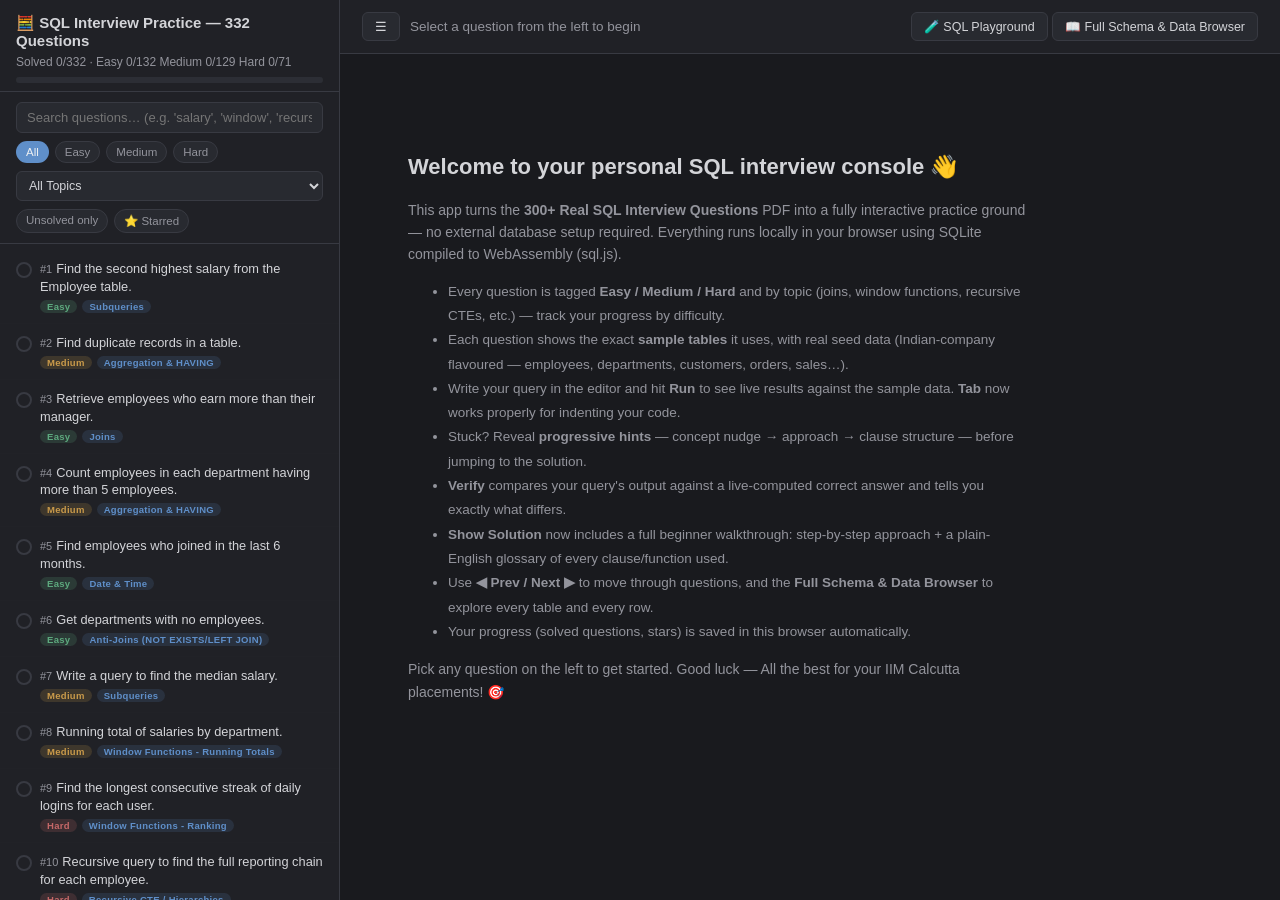
==== index.html @ c2ea1d11 "Publish SQL Interview Practice Console" ====
<!DOCTYPE html>
<html lang="en">
<head>
<meta charset="UTF-8">
<title>SQL Interview Practice Console — 300+ Questions</title>
<meta name="viewport" content="width=device-width, initial-scale=1">
<style>
  :root {
    --bg: #191a1e;
    --panel: #202126;
    --panel2: #282a30;
    --border: #383a42;
    --text: #d3d4d8;
    --muted: #93949c;
    --accent: #5f8fc9;
    --accent2: #8a72c9;
    --easy: #5da97e;
    --medium: #c99a4a;
    --hard: #c56868;
    --mono: 'SFMono-Regular', Consolas, 'Liberation Mono', Menlo, monospace;
  }
  * { box-sizing: border-box; }
  body {
    margin: 0; background: var(--bg); color: var(--text);
    font-family: -apple-system, BlinkMacSystemFont, 'Segoe UI', Roboto, Helvetica, Arial, sans-serif;
    height: 100vh; overflow: hidden;
  }
  #app { display: flex; height: 100vh; }

  /* Sidebar */
  #sidebar {
    width: 340px; min-width: 340px; background: var(--panel);
    border-right: 1px solid var(--border); display: flex; flex-direction: column; height: 100%;
  }
  #sidebar-header { padding: 14px 16px 8px; border-bottom: 1px solid var(--border); }
  #sidebar-header h1 { font-size: 15px; margin: 0 0 6px; }
  #progress-summary { font-size: 12px; color: var(--muted); margin-bottom: 8px; }
  .progress-bar { height: 6px; border-radius: 4px; background: #2c2e35; overflow: hidden; display: flex; }
  .progress-bar div { height: 100%; }
  #filters { padding: 10px 16px; border-bottom: 1px solid var(--border); display: flex; flex-direction: column; gap: 8px; }
  #search { width: 100%; padding: 7px 10px; border-radius: 6px; border: 1px solid var(--border); background: var(--panel2); color: var(--text); font-size: 13px; }
  .chip-row { display: flex; gap: 6px; flex-wrap: wrap; }
  .chip {
    font-size: 11.5px; padding: 4px 9px; border-radius: 999px; border: 1px solid var(--border);
    background: var(--panel2); color: var(--muted); cursor: pointer; user-select: none;
  }
  .chip.active { color: #eef0f2; border-color: transparent; }
  .chip[data-diff="Easy"].active { background: var(--easy); }
  .chip[data-diff="Medium"].active { background: var(--medium); color:#2a2013;}
  .chip[data-diff="Hard"].active { background: var(--hard); }
  .chip[data-all].active { background: var(--accent); }
  .chip.table-chip { font-family: var(--mono); }
  .chip.table-chip.active { background: var(--accent); color: #eef0f2; border-color: transparent; }
  select#topic-filter { width: 100%; padding: 6px 8px; border-radius: 6px; border: 1px solid var(--border); background: var(--panel2); color: var(--text); font-size: 12.5px; }

  #q-list { flex: 1; overflow-y: auto; padding: 6px 0; }
  .q-item {
    padding: 10px 16px; border-bottom: 1px solid #212227; cursor: pointer; display: flex; gap: 8px; align-items: flex-start;
  }
  .q-item:hover { background: var(--panel2); }
  .q-item.active { background: #262930; border-left: 3px solid var(--accent); }
  .q-check { width: 16px; height: 16px; border-radius: 50%; border: 2px solid var(--border); flex: none; margin-top: 2px; }
  .q-check.done { background: var(--easy); border-color: var(--easy); }
  .q-num { color: var(--muted); font-size: 11px; margin-right: 4px; }
  .q-text { font-size: 12.8px; line-height: 1.4; }
  .q-meta { margin-top: 4px; display: flex; gap: 5px; flex-wrap: wrap; }
  .badge { font-size: 9.5px; padding: 1px 7px; border-radius: 999px; font-weight: 600; letter-spacing: .3px; }
  .badge.Easy { background: rgba(93,169,126,.18); color: var(--easy); }
  .badge.Medium { background: rgba(201,154,74,.18); color: var(--medium); }
  .badge.Hard { background: rgba(197,104,104,.18); color: var(--hard); }
  .badge.topic { background: rgba(95,143,201,.15); color: var(--accent); }
  .badge.unverified { background: rgba(147,148,156,.18); color: var(--muted); }

  /* Main */
  #main { flex: 1; display: flex; flex-direction: column; height: 100%; overflow: hidden; }
  #topbar { padding: 12px 22px; border-bottom: 1px solid var(--border); display: flex; justify-content: space-between; align-items: center; background: var(--panel); }
  #topbar .title { font-size: 13.5px; color: var(--muted); }
  #topbar button { background: var(--panel2); color: var(--text); border: 1px solid var(--border); border-radius: 6px; padding: 6px 12px; font-size: 12.5px; cursor: pointer; }
  #topbar button:hover { border-color: var(--accent); }

  #content { flex: 1; overflow-y: auto; padding: 22px 28px 60px; max-width: 1680px; }
  .q-header { display: flex; align-items: center; gap: 10px; margin-bottom: 4px; flex-wrap: wrap; }
  .q-header h2 { font-size: 15px; color: var(--muted); margin: 0; font-weight: 500; }
  .nav-controls { margin-left: auto; display: flex; align-items: center; gap: 8px; }
  .nav-controls span#nav-pos { font-size: 11.5px; color: var(--muted); }
  .q-title { font-size: 19px; font-weight: 600; margin: 6px 0 14px; line-height: 1.4; }
  .tables-row { font-size: 12.5px; color: var(--muted); margin-bottom: 18px; }
  .tables-row code { background: var(--panel2); padding: 1px 6px; border-radius: 4px; color: #a6b4d6; cursor: pointer; }

  section.block { background: var(--panel); border: 1px solid var(--border); border-radius: 10px; padding: 16px 18px; margin-bottom: 16px; }
  section.block h3 { font-size: 12.5px; text-transform: uppercase; letter-spacing: .06em; color: var(--muted); margin: 0 0 10px; }

  .schema-table { margin-bottom: 14px; }
  .schema-table:last-child { margin-bottom: 0; }
  .schema-table .tname { font-family: var(--mono); font-size: 12.5px; color: var(--accent); margin-bottom: 6px; cursor: pointer; }
  table.sample { border-collapse: collapse; width: 100%; font-size: 11.5px; font-family: var(--mono); }
  table.sample th, table.sample td { border: 1px solid var(--border); padding: 4px 7px; text-align: left; white-space: nowrap; }
  table.sample th { background: var(--panel2); color: var(--accent); font-weight: 600; position: sticky; top: 0; }
  table.sample tr:nth-child(even) td { background: #1e2024; }
  .sample-wrap { overflow-x: auto; max-height: 220px; overflow-y: auto; border-radius: 6px; }
  .sample-wrap.tall { max-height: 520px; }

  /* ===== Split workspace: sticky reference panel ===== */
  .ws-grid { display: grid; grid-template-columns: minmax(0,1fr) minmax(350px, 470px); gap: 18px; align-items: start; }
  .ws-grid.no-ref { grid-template-columns: minmax(0,1fr); }
  .ws-grid.no-ref .ws-ref { display: none; }
  .ws-main { min-width: 0; }
  .ws-ref {
    position: sticky; top: 0;
    max-height: calc(100vh - 96px);
    display: flex; flex-direction: column;
    background: var(--panel); border: 1px solid var(--border); border-radius: 10px;
    overflow: hidden;
  }
  .ref-head { display: flex; align-items: center; justify-content: space-between; gap: 8px;
    padding: 9px 12px; border-bottom: 1px solid var(--border); background: var(--panel2); flex: 0 0 auto; }
  .ref-head .ref-title { font-size: 11.5px; text-transform: uppercase; letter-spacing: .06em;
    color: var(--muted); font-weight: 600; }
  .ref-head .ref-btn { font-size: 11px; padding: 2px 8px; border-radius: 5px; border: 1px solid var(--border);
    background: var(--panel); color: var(--muted); cursor: pointer; user-select: none; }
  .ref-head .ref-btn:hover { color: var(--text); border-color: var(--accent); }
  .ref-pinned { flex: 0 0 auto; min-height: 0; padding: 11px 12px; border-bottom: 1px solid var(--border);
    font-size: 13.5px; line-height: 1.5; background: var(--panel); max-height: 40vh; overflow-y: auto; }
  .ref-pinned .rp-label { font-size: 10.5px; text-transform: uppercase; letter-spacing: .06em;
    color: var(--muted); margin-bottom: 4px; font-weight: 600; }
  .ref-pinned .rp-q { font-weight: 600; color: var(--text); }
  .ref-picker { flex: 0 0 auto; padding: 9px 12px; border-bottom: 1px solid var(--border); }
  .ref-picker select { width: 100%; background: var(--panel2); color: var(--text);
    border: 1px solid var(--border); border-radius: 6px; padding: 6px 8px;
    font-family: var(--mono); font-size: 12px; }
  .ref-tabrow { display: flex; gap: 5px; flex-wrap: wrap; }
  .ref-tab { font-family: var(--mono); font-size: 11.5px; padding: 3px 8px; border-radius: 5px;
    border: 1px solid var(--border); background: var(--panel2); color: var(--muted); cursor: pointer; }
  .ref-tab:hover { color: var(--text); }
  .ref-tab.active { background: var(--accent); color: #14171d; border-color: var(--accent); font-weight: 600; }
  .ref-body { flex: 1 1 auto; min-height: 0; overflow: auto; padding: 10px 12px 16px; }
  .ref-body .sample-wrap { max-height: none; overflow: visible; }
  .ref-body .schema-table { margin-bottom: 10px; }
  .ref-rowcount { font-size: 11px; color: var(--muted); margin: 6px 0 4px; }
  .ref-exnav { display: flex; align-items: center; gap: 6px; margin-top: 9px; flex-wrap: wrap; }
  .ref-exnav .chip { font-size: 11.5px; padding: 2px 9px; }
  .ref-exnav .exnav-pos { font-size: 11px; color: var(--muted); margin-left: auto; }
  .ws-grid.ref-hidden { grid-template-columns: minmax(0,1fr); }
  .ws-grid.ref-hidden .ws-ref { display: none; }
  .ref-restore { display: none; }
  .ws-grid.ref-hidden .ref-restore { display: inline-block; }
  @media (max-width: 1150px) {
    .ws-grid { grid-template-columns: minmax(0,1fr); }
    .ws-ref { position: static; max-height: none; }
    .ref-body { max-height: 420px; }
  }

  .editor-wrap { position: relative; }
  .editor-wrap, .editor-wrap * { box-sizing: border-box; }
  #editor, .editor-highlight {
    width: 100%; min-height: 140px; padding: 12px 14px; font-family: var(--mono); font-size: 13px;
    line-height: 1.5; border-radius: 8px; margin: 0; tab-size: 2;
    white-space: pre-wrap; word-wrap: break-word; overflow-wrap: break-word;
  }
  /* The highlighted <pre> sits BEHIND with normal (visible) colors and an opaque
     background. The real <textarea> sits ON TOP with transparent text/background
     so it stays the actual click/focus/type target and keeps its native caret and
     text-selection visible -- the colours show through from the layer behind it. */
  .editor-highlight {
    position: absolute; inset: 0; background: #121317; border: 1px solid var(--border);
    color: #d3d4d8; pointer-events: none; overflow: auto; z-index: 1;
    scrollbar-width: none;
  }
  .editor-highlight::-webkit-scrollbar { display: none; }
  .editor-highlight code { font-family: inherit; }
  textarea#editor {
    position: relative; z-index: 2; background: transparent; color: transparent; caret-color: #7fc2a8;
    border: 1px solid var(--border); resize: vertical;
  }
  textarea#editor::selection { background: rgba(95,143,201,.35); color: transparent; }
  .tok-keyword { color: #7c9fd4; font-weight: 600; }
  .tok-function { color: #cbbb7e; }
  .tok-string { color: #c1937a; }
  .tok-number { color: #9dc09a; }
  .tok-comment { color: #7a8a72; font-style: italic; }
  .tok-operator { color: #a7a9b0; }
  .btn-row { display: flex; gap: 8px; margin-top: 10px; flex-wrap: wrap; align-items: center; }
  .editor-hint { font-size: 11px; color: var(--muted); margin-top: 6px; }
  button.action {
    border: none; border-radius: 7px; padding: 8px 16px; font-size: 12.8px; font-weight: 600; cursor: pointer;
  }
  button.run { background: var(--accent); color: #eef0f2; }
  button.verify { background: var(--easy); color: #16241b; }
  button.hint { background: var(--panel2); color: var(--text); border: 1px solid var(--border); }
  button.solution { background: var(--accent2); color: #eef0f2; }
  button.reset { background: transparent; color: var(--muted); border: 1px solid var(--border); }
  button.action:hover { filter: brightness(1.1); }
  button.action:disabled { opacity: .4; cursor: not-allowed; }

  #result-area { margin-top: 14px; }
  .result-msg { font-size: 12.8px; padding: 9px 12px; border-radius: 7px; margin-bottom: 10px; font-family: var(--mono); white-space: pre-wrap; }
  .result-msg.error { background: rgba(197,104,104,.12); color: #d99a9a; border: 1px solid rgba(197,104,104,.35); }
  .result-msg.ok { background: rgba(93,169,126,.12); color: #7fc2a8; border: 1px solid rgba(93,169,126,.35); }
  .result-msg.fail { background: rgba(201,154,74,.12); color: #d9b877; border: 1px solid rgba(201,154,74,.35); }
  .result-msg.info { background: rgba(95,143,201,.1); color: #a6b4d6; border: 1px solid rgba(95,143,201,.3); }

  .err-explain { background: var(--panel); border: 1px solid rgba(197,104,104,.35); border-left: 3px solid var(--hard);
    border-radius: 8px; padding: 12px 15px; margin-bottom: 10px; font-size: 13px; line-height: 1.55; }
  .err-explain h4 { margin: 0 0 10px; font-size: 12px; text-transform: uppercase; letter-spacing: .06em; color: var(--muted); }
  .err-loc { margin-bottom: 11px; }
  .err-loc-label { font-size: 11px; color: var(--muted); margin-bottom: 3px; }
  .err-loc pre { margin: 0; background: #121317; border: 1px solid var(--border); border-radius: 6px;
    padding: 8px 10px; font-family: var(--mono); font-size: 12px; color: #d3d4d8; overflow-x: auto; white-space: pre; }
  .err-part { padding: 9px 0; border-top: 1px solid var(--border); }
  .err-part:first-of-type { border-top: none; padding-top: 0; }
  .err-what { font-weight: 600; color: #e0b3b3; margin-bottom: 6px; }
  .err-why, .err-fix { margin-top: 5px; color: var(--text); }
  .err-tag { display: inline-block; font-size: 10px; text-transform: uppercase; letter-spacing: .06em;
    font-weight: 700; padding: 1px 6px; border-radius: 4px; margin-right: 7px; vertical-align: 1px;
    background: var(--panel2); color: var(--muted); }
  .err-tag.fix { background: rgba(93,169,126,.18); color: #7fc2a8; }
  .err-explain code { background: var(--panel2); padding: 1px 5px; border-radius: 4px;
    font-family: var(--mono); font-size: 12px; color: #a6b4d6; }
  .hint-box { background: var(--panel2); border-left: 3px solid var(--accent); padding: 10px 14px; border-radius: 6px; margin-top: 8px; font-size: 13px; line-height: 1.5; }
  button.answer { background: rgba(197,104,104,.16); color: #dba0a0; border: 1px solid rgba(197,104,104,.45); }
  .explain-box.answer-box { border-left: 3px solid var(--hard); }
  pre.sql-block { background: #121317; border: 1px solid var(--border); border-radius: 8px; padding: 12px 14px; font-family: var(--mono); font-size: 12.5px; overflow-x: auto; white-space: pre-wrap; }

  .unverified-note { font-size: 12px; color: var(--medium); background: rgba(201,154,74,.1); border: 1px solid rgba(201,154,74,.3); padding: 8px 12px; border-radius: 7px; margin-bottom: 10px; }

  .explain-box { background: var(--panel2); border-radius: 8px; padding: 14px 16px; margin-top: 10px; }
  .explain-box h4 { font-size: 12.5px; text-transform: uppercase; letter-spacing: .05em; color: var(--accent2); margin: 0 0 10px; }
  .approach-steps { margin: 0; padding-left: 20px; font-size: 13px; line-height: 1.7; }
  .approach-steps li { margin-bottom: 6px; }
  .syntax-item { margin-bottom: 12px; padding-bottom: 12px; border-bottom: 1px solid var(--border); }
  .syntax-item:last-child { border-bottom: none; margin-bottom: 0; padding-bottom: 0; }
  .syntax-item .stag { font-family: var(--mono); font-size: 12.5px; color: #d9b877; font-weight: 700; background: rgba(201,154,74,.1); padding: 1px 7px; border-radius: 5px; display: inline-block; margin-bottom: 4px; }
  .syntax-item .sdesc { font-size: 13px; line-height: 1.55; margin: 4px 0; }
  .syntax-item .ssnippet { font-family: var(--mono); font-size: 11.8px; background: #121317; border: 1px solid var(--border); border-radius: 5px; padding: 6px 9px; margin-top: 4px; color: #a6b4d6; overflow-x: auto; white-space: pre-wrap; }

  #welcome { padding: 60px 40px; max-width: 700px; }
  #welcome h2 { font-size: 22px; }
  #welcome p { color: var(--muted); line-height: 1.6; font-size: 14px; }
  #welcome ul { color: var(--muted); font-size: 13.5px; line-height: 1.8; }

  ::-webkit-scrollbar { width: 9px; height: 9px; }
  ::-webkit-scrollbar-thumb { background: #383a42; border-radius: 6px; }
  ::-webkit-scrollbar-track { background: transparent; }

  .loading { padding: 40px; text-align: center; color: var(--muted); font-size: 13px; }

  .hour-chip { font-family: var(--mono); }
  .hour-chip.checkable { border-color: rgba(95,143,201,.5); color: #a6b4d6; }
  .hour-chip.checkable.active { background: var(--accent); color: #eef0f2; }
  .hour-chip.reading.active { background: var(--panel2); color: var(--text); border-color: var(--muted); }
  .book-exercise { background: var(--panel2); border-radius: 8px; padding: 10px 14px; margin-bottom: 10px; }
  .book-exercise:last-child { margin-bottom: 0; }
  .book-exercise .bex-q { font-size: 13px; line-height: 1.5; margin-bottom: 8px; }
  .book-topic-list { margin: 0; padding-left: 20px; font-size: 13px; line-height: 1.7; color: var(--text); }
  #book-exercise-badge { font-size: 11.5px; color: var(--accent); background: rgba(95,143,201,.12); border: 1px solid rgba(95,143,201,.3); padding: 4px 10px; border-radius: 999px; }

  .collapsible-header { display: flex; align-items: center; justify-content: space-between; cursor: pointer; user-select: none; gap: 8px; }
  .collapsible-header:hover { color: var(--accent); }
  .collapse-arrow { font-size: 10px; color: var(--muted); transition: transform .15s ease; flex: none; display: inline-block; }
  .collapse-arrow.collapsed { transform: rotate(-90deg); }
  .collapsible-body { transition: none; }
  .collapsible-body.collapsed { display: none; }
  #btn-toggle-sidebar { margin-right: 10px; }
  #sidebar.collapsed { display: none; }
</style>
</head>
<body>
<div id="app">
  <div id="sidebar">
    <div id="sidebar-header">
      <h1>🧮 SQL Interview Practice — 332 Questions</h1>
      <div id="progress-summary">Loading…</div>
      <div class="progress-bar" id="progress-bar"></div>
    </div>
    <div id="filters">
      <input type="text" id="search" placeholder="Search questions… (e.g. 'salary', 'window', 'recursive')">
      <div class="chip-row" id="diff-chips">
        <span class="chip active" data-all>All</span>
        <span class="chip" data-diff="Easy">Easy</span>
        <span class="chip" data-diff="Medium">Medium</span>
        <span class="chip" data-diff="Hard">Hard</span>
      </div>
      <select id="topic-filter"><option value="">All Topics</option></select>
      <div class="chip-row">
        <span class="chip" id="show-unsolved">Unsolved only</span>
        <span class="chip" id="show-starred">⭐ Starred</span>
      </div>
    </div>
    <div id="q-list"><div class="loading">Loading question bank…</div></div>
  </div>

  <div id="main">
    <div id="topbar">
      <div style="display:flex;align-items:center;">
        <button id="btn-toggle-sidebar" title="Show/hide question list">☰</button>
        <div class="title" id="topbar-title">Select a question from the left to begin</div>
      </div>
      <div>
        <button id="btn-playground">🧪 SQL Playground</button>
        <button id="btn-schema">📖 Full Schema &amp; Data Browser</button>
      </div>
    </div>
    <div id="content">
      <div id="welcome">
        <h2>Welcome to your personal SQL interview console 👋</h2>
        <p>This app turns the <b>300+ Real SQL Interview Questions</b> PDF into a fully interactive practice ground —
        no external database setup required. Everything runs locally in your browser using SQLite compiled to WebAssembly (sql.js).</p>
        <ul>
          <li>Every question is tagged <b>Easy / Medium / Hard</b> and by topic (joins, window functions, recursive CTEs, etc.) — track your progress by difficulty.</li>
          <li>Each question shows the exact <b>sample tables</b> it uses, with real seed data (Indian-company flavoured — employees, departments, customers, orders, sales…).</li>
          <li>Write your query in the editor and hit <b>Run</b> to see live results against the sample data. <b>Tab</b> now works properly for indenting your code.</li>
          <li>Stuck? Reveal <b>progressive hints</b> — concept nudge → approach → clause structure — before jumping to the solution.</li>
          <li><b>Verify</b> compares your query's output against a live-computed correct answer and tells you exactly what differs.</li>
          <li><b>Show Solution</b> now includes a full beginner walkthrough: step-by-step approach + a plain-English glossary of every clause/function used.</li>
          <li>Use <b>◀ Prev / Next ▶</b> to move through questions, and the <b>Full Schema &amp; Data Browser</b> to explore every table and every row.</li>
          <li>Your progress (solved questions, stars) is saved in this browser automatically.</li>
        </ul>
        <p>Pick any question on the left to get started. Good luck — All the best for your IIM Calcutta placements! 🎯</p>
      </div>
    </div>
  </div>
</div>

<script>

// We are modularizing this manually because the current modularize setting in Emscripten has some issues:
// https://github.com/kripken/emscripten/issues/5820
// In addition, When you use emcc's modularization, it still expects to export a global object called `Module`,
// which is able to be used/called before the WASM is loaded.
// The modularization below exports a promise that loads and resolves to the actual sql.js module.
// That way, this module can't be used before the WASM is finished loading.

// We are going to define a function that a user will call to start loading initializing our Sql.js library
// However, that function might be called multiple times, and on subsequent calls, we don't actually want it to instantiate a new instance of the Module
// Instead, we want to return the previously loaded module

// TODO: Make this not declare a global if used in the browser
var initSqlJsPromise = undefined;

var initSqlJs = function (moduleConfig) {

    if (initSqlJsPromise){
      return initSqlJsPromise;
    }
    // If we're here, we've never called this function before
    initSqlJsPromise = new Promise(function (resolveModule, reject) {

        // We are modularizing this manually because the current modularize setting in Emscripten has some issues:
        // https://github.com/kripken/emscripten/issues/5820

        // The way to affect the loading of emcc compiled modules is to create a variable called `Module` and add
        // properties to it, like `preRun`, `postRun`, etc
        // We are using that to get notified when the WASM has finished loading.
        // Only then will we return our promise

        // If they passed in a moduleConfig object, use that
        // Otherwise, initialize Module to the empty object
        var Module = typeof moduleConfig !== 'undefined' ? moduleConfig : {};

        // EMCC only allows for a single onAbort function (not an array of functions)
        // So if the user defined their own onAbort function, we remember it and call it
        var originalOnAbortFunction = Module['onAbort'];
        Module['onAbort'] = function (errorThatCausedAbort) {
            reject(new Error(errorThatCausedAbort));
            if (originalOnAbortFunction){
              originalOnAbortFunction(errorThatCausedAbort);
            }
        };

        Module['postRun'] = Module['postRun'] || [];
        Module['postRun'].push(function () {
            // When Emscripted calls postRun, this promise resolves with the built Module
            resolveModule(Module);
        });

        // There is a section of code in the emcc-generated code below that looks like this:
        // (Note that this is lowercase `module`)
        // if (typeof module !== 'undefined') {
        //     module['exports'] = Module;
        // }
        // When that runs, it's going to overwrite our own modularization export efforts in shell-post.js!
        // The only way to tell emcc not to emit it is to pass the MODULARIZE=1 or MODULARIZE_INSTANCE=1 flags,
        // but that carries with it additional unnecessary baggage/bugs we don't want either.
        // So, we have three options:
        // 1) We undefine `module`
        // 2) We remember what `module['exports']` was at the beginning of this function and we restore it later
        // 3) We write a script to remove those lines of code as part of the Make process.
        //
        // Since those are the only lines of code that care about module, we will undefine it. It's the most straightforward
        // of the options, and has the side effect of reducing emcc's efforts to modify the module if its output were to change in the future.
        // That's a nice side effect since we're handling the modularization efforts ourselves
        module = undefined;

        // The emcc-generated code and shell-post.js code goes below,
        // meaning that all of it runs inside of this promise. If anything throws an exception, our promise will abort
var k;k||=typeof Module != 'undefined' ? Module : {};var aa=!!globalThis.window,ba=!!globalThis.WorkerGlobalScope,ca=globalThis.process?.versions?.node&&"renderer"!=globalThis.process?.type;
k.onRuntimeInitialized=function(){function a(f,l){switch(typeof l){case "boolean":bc(f,l?1:0);break;case "number":cc(f,l);break;case "string":dc(f,l,-1,-1);break;case "object":if(null===l)lb(f);else if(null!=l.length){var n=da(l.length);m.set(l,n);ec(f,n,l.length,-1);ea(n)}else sa(f,"Wrong API use : tried to return a value of an unknown type ("+l+").",-1);break;default:lb(f)}}function b(f,l){for(var n=[],p=0;p<f;p+=1){var u=r(l+4*p,"i32"),v=fc(u);if(1===v||2===v)u=gc(u);else if(3===v)u=hc(u);else if(4===
v){v=u;u=ic(v);v=jc(v);for(var K=new Uint8Array(u),I=0;I<u;I+=1)K[I]=m[v+I];u=K}else u=null;n.push(u)}return n}function c(f,l){this.Qa=f;this.db=l;this.Oa=1;this.mb=[]}function d(f,l){this.db=l;this.fb=fa(f);if(null===this.fb)throw Error("Unable to allocate memory for the SQL string");this.lb=this.fb;this.$a=this.sb=null}function e(f){this.filename="dbfile_"+(4294967295*Math.random()>>>0);if(null!=f){var l=this.filename,n="/",p=l;n&&(n="string"==typeof n?n:ha(n),p=l?ia(n+"/"+l):n);l=ja(!0,!0);p=ka(p,
l);if(f){if("string"==typeof f){n=Array(f.length);for(var u=0,v=f.length;u<v;++u)n[u]=f.charCodeAt(u);f=n}la(p,l|146);n=ma(p,577);na(n,f,0,f.length,0);oa(n);la(p,l)}}this.handleError(q(this.filename,g));this.db=r(g,"i32");ob(this.db);this.gb={};this.Sa={}}var g=y(4),h=k.cwrap,q=h("sqlite3_open","number",["string","number"]),w=h("sqlite3_close_v2","number",["number"]),t=h("sqlite3_exec","number",["number","string","number","number","number"]),x=h("sqlite3_changes","number",["number"]),D=h("sqlite3_prepare_v2",
"number",["number","string","number","number","number"]),pb=h("sqlite3_sql","string",["number"]),lc=h("sqlite3_normalized_sql","string",["number"]),qb=h("sqlite3_prepare_v2","number",["number","number","number","number","number"]),mc=h("sqlite3_bind_text","number",["number","number","number","number","number"]),rb=h("sqlite3_bind_blob","number",["number","number","number","number","number"]),nc=h("sqlite3_bind_double","number",["number","number","number"]),oc=h("sqlite3_bind_int","number",["number",
"number","number"]),pc=h("sqlite3_bind_parameter_index","number",["number","string"]),qc=h("sqlite3_step","number",["number"]),rc=h("sqlite3_errmsg","string",["number"]),sc=h("sqlite3_column_count","number",["number"]),tc=h("sqlite3_data_count","number",["number"]),uc=h("sqlite3_column_double","number",["number","number"]),sb=h("sqlite3_column_text","string",["number","number"]),vc=h("sqlite3_column_blob","number",["number","number"]),wc=h("sqlite3_column_bytes","number",["number","number"]),xc=h("sqlite3_column_type",
"number",["number","number"]),yc=h("sqlite3_column_name","string",["number","number"]),zc=h("sqlite3_reset","number",["number"]),Ac=h("sqlite3_clear_bindings","number",["number"]),Bc=h("sqlite3_finalize","number",["number"]),tb=h("sqlite3_create_function_v2","number","number string number number number number number number number".split(" ")),fc=h("sqlite3_value_type","number",["number"]),ic=h("sqlite3_value_bytes","number",["number"]),hc=h("sqlite3_value_text","string",["number"]),jc=h("sqlite3_value_blob",
"number",["number"]),gc=h("sqlite3_value_double","number",["number"]),cc=h("sqlite3_result_double","",["number","number"]),lb=h("sqlite3_result_null","",["number"]),dc=h("sqlite3_result_text","",["number","string","number","number"]),ec=h("sqlite3_result_blob","",["number","number","number","number"]),bc=h("sqlite3_result_int","",["number","number"]),sa=h("sqlite3_result_error","",["number","string","number"]),ub=h("sqlite3_aggregate_context","number",["number","number"]),ob=h("RegisterExtensionFunctions",
"number",["number"]),vb=h("sqlite3_update_hook","number",["number","number","number"]);c.prototype.bind=function(f){if(!this.Qa)throw"Statement closed";this.reset();return Array.isArray(f)?this.Gb(f):null!=f&&"object"===typeof f?this.Hb(f):!0};c.prototype.step=function(){if(!this.Qa)throw"Statement closed";this.Oa=1;var f=qc(this.Qa);switch(f){case 100:return!0;case 101:return!1;default:throw this.db.handleError(f);}};c.prototype.Ab=function(f){null==f&&(f=this.Oa,this.Oa+=1);return uc(this.Qa,f)};
c.prototype.Ob=function(f){null==f&&(f=this.Oa,this.Oa+=1);f=sb(this.Qa,f);if("function"!==typeof BigInt)throw Error("BigInt is not supported");return BigInt(f)};c.prototype.Tb=function(f){null==f&&(f=this.Oa,this.Oa+=1);return sb(this.Qa,f)};c.prototype.getBlob=function(f){null==f&&(f=this.Oa,this.Oa+=1);var l=wc(this.Qa,f);f=vc(this.Qa,f);for(var n=new Uint8Array(l),p=0;p<l;p+=1)n[p]=m[f+p];return n};c.prototype.get=function(f,l){l=l||{};null!=f&&this.bind(f)&&this.step();f=[];for(var n=tc(this.Qa),
p=0;p<n;p+=1)switch(xc(this.Qa,p)){case 1:var u=l.useBigInt?this.Ob(p):this.Ab(p);f.push(u);break;case 2:f.push(this.Ab(p));break;case 3:f.push(this.Tb(p));break;case 4:f.push(this.getBlob(p));break;default:f.push(null)}return f};c.prototype.qb=function(){for(var f=[],l=sc(this.Qa),n=0;n<l;n+=1)f.push(yc(this.Qa,n));return f};c.prototype.zb=function(f,l){f=this.get(f,l);l=this.qb();for(var n={},p=0;p<l.length;p+=1)n[l[p]]=f[p];return n};c.prototype.Sb=function(){return pb(this.Qa)};c.prototype.Pb=
function(){return lc(this.Qa)};c.prototype.run=function(f){null!=f&&this.bind(f);this.step();return this.reset()};c.prototype.wb=function(f,l){null==l&&(l=this.Oa,this.Oa+=1);f=fa(f);this.mb.push(f);this.db.handleError(mc(this.Qa,l,f,-1,0))};c.prototype.Fb=function(f,l){null==l&&(l=this.Oa,this.Oa+=1);var n=da(f.length);m.set(f,n);this.mb.push(n);this.db.handleError(rb(this.Qa,l,n,f.length,0))};c.prototype.vb=function(f,l){null==l&&(l=this.Oa,this.Oa+=1);this.db.handleError((f===(f|0)?oc:nc)(this.Qa,
l,f))};c.prototype.Ib=function(f){null==f&&(f=this.Oa,this.Oa+=1);rb(this.Qa,f,0,0,0)};c.prototype.xb=function(f,l){null==l&&(l=this.Oa,this.Oa+=1);switch(typeof f){case "string":this.wb(f,l);return;case "number":this.vb(f,l);return;case "bigint":this.wb(f.toString(),l);return;case "boolean":this.vb(f+0,l);return;case "object":if(null===f){this.Ib(l);return}if(null!=f.length){this.Fb(f,l);return}}throw"Wrong API use : tried to bind a value of an unknown type ("+f+").";};c.prototype.Hb=function(f){var l=
this;Object.keys(f).forEach(function(n){var p=pc(l.Qa,n);0!==p&&l.xb(f[n],p)});return!0};c.prototype.Gb=function(f){for(var l=0;l<f.length;l+=1)this.xb(f[l],l+1);return!0};c.prototype.reset=function(){this.freemem();return 0===Ac(this.Qa)&&0===zc(this.Qa)};c.prototype.freemem=function(){for(var f;void 0!==(f=this.mb.pop());)ea(f)};c.prototype.Ya=function(){this.freemem();var f=0===Bc(this.Qa);delete this.db.gb[this.Qa];this.Qa=0;return f};d.prototype.next=function(){if(null===this.fb)return{done:!0};
null!==this.$a&&(this.$a.Ya(),this.$a=null);if(!this.db.db)throw this.ob(),Error("Database closed");var f=pa(),l=y(4);qa(g);qa(l);try{this.db.handleError(qb(this.db.db,this.lb,-1,g,l));this.lb=r(l,"i32");var n=r(g,"i32");if(0===n)return this.ob(),{done:!0};this.$a=new c(n,this.db);this.db.gb[n]=this.$a;return{value:this.$a,done:!1}}catch(p){throw this.sb=z(this.lb),this.ob(),p;}finally{ra(f)}};d.prototype.ob=function(){ea(this.fb);this.fb=null};d.prototype.Qb=function(){return null!==this.sb?this.sb:
z(this.lb)};"function"===typeof Symbol&&"symbol"===typeof Symbol.iterator&&(d.prototype[Symbol.iterator]=function(){return this});e.prototype.run=function(f,l){if(!this.db)throw"Database closed";if(l){f=this.tb(f,l);try{f.step()}finally{f.Ya()}}else this.handleError(t(this.db,f,0,0,g));return this};e.prototype.exec=function(f,l,n){if(!this.db)throw"Database closed";var p=null,u=null,v=null;try{v=u=fa(f);var K=y(4);for(f=[];0!==r(v,"i8");){qa(g);qa(K);this.handleError(qb(this.db,v,-1,g,K));var I=r(g,
"i32");v=r(K,"i32");if(0!==I){var H=null;p=new c(I,this);for(null!=l&&p.bind(l);p.step();)null===H&&(H={columns:p.qb(),values:[]},f.push(H)),H.values.push(p.get(null,n));p.Ya()}}return f}catch(L){throw p&&p.Ya(),L;}finally{u&&ea(u)}};e.prototype.Mb=function(f,l,n,p,u){"function"===typeof l&&(p=n,n=l,l=void 0);f=this.tb(f,l);try{for(;f.step();)n(f.zb(null,u))}finally{f.Ya()}if("function"===typeof p)return p()};e.prototype.tb=function(f,l){qa(g);this.handleError(D(this.db,f,-1,g,0));f=r(g,"i32");if(0===
f)throw"Nothing to prepare";var n=new c(f,this);null!=l&&n.bind(l);return this.gb[f]=n};e.prototype.Ub=function(f){return new d(f,this)};e.prototype.Nb=function(){Object.values(this.gb).forEach(function(l){l.Ya()});Object.values(this.Sa).forEach(A);this.Sa={};this.handleError(w(this.db));var f=ta(this.filename);this.handleError(q(this.filename,g));this.db=r(g,"i32");ob(this.db);return f};e.prototype.close=function(){null!==this.db&&(Object.values(this.gb).forEach(function(f){f.Ya()}),Object.values(this.Sa).forEach(A),
this.Sa={},this.Za&&(A(this.Za),this.Za=void 0),this.handleError(w(this.db)),ua("/"+this.filename),this.db=null)};e.prototype.handleError=function(f){if(0===f)return null;f=rc(this.db);throw Error(f);};e.prototype.Rb=function(){return x(this.db)};e.prototype.Kb=function(f,l){Object.prototype.hasOwnProperty.call(this.Sa,f)&&(A(this.Sa[f]),delete this.Sa[f]);var n=va(function(p,u,v){u=b(u,v);try{var K=l.apply(null,u)}catch(I){sa(p,I,-1);return}a(p,K)},"viii");this.Sa[f]=n;this.handleError(tb(this.db,
f,l.length,1,0,n,0,0,0));return this};e.prototype.Jb=function(f,l){var n=l.init||function(){return null},p=l.finalize||function(H){return H},u=l.step;if(!u)throw"An aggregate function must have a step function in "+f;var v={};Object.hasOwnProperty.call(this.Sa,f)&&(A(this.Sa[f]),delete this.Sa[f]);l=f+"__finalize";Object.hasOwnProperty.call(this.Sa,l)&&(A(this.Sa[l]),delete this.Sa[l]);var K=va(function(H,L,Pa){var V=ub(H,1);Object.hasOwnProperty.call(v,V)||(v[V]=n());L=b(L,Pa);L=[v[V]].concat(L);
try{v[V]=u.apply(null,L)}catch(Dc){delete v[V],sa(H,Dc,-1)}},"viii"),I=va(function(H){var L=ub(H,1);try{var Pa=p(v[L])}catch(V){delete v[L];sa(H,V,-1);return}a(H,Pa);delete v[L]},"vi");this.Sa[f]=K;this.Sa[l]=I;this.handleError(tb(this.db,f,u.length-1,1,0,0,K,I,0));return this};e.prototype.Zb=function(f){this.Za&&(vb(this.db,0,0),A(this.Za),this.Za=void 0);if(!f)return this;this.Za=va(function(l,n,p,u,v){switch(n){case 18:l="insert";break;case 23:l="update";break;case 9:l="delete";break;default:throw"unknown operationCode in updateHook callback: "+
n;}p=z(p);u=z(u);if(v>Number.MAX_SAFE_INTEGER)throw"rowId too big to fit inside a Number";f(l,p,u,Number(v))},"viiiij");vb(this.db,this.Za,0);return this};c.prototype.bind=c.prototype.bind;c.prototype.step=c.prototype.step;c.prototype.get=c.prototype.get;c.prototype.getColumnNames=c.prototype.qb;c.prototype.getAsObject=c.prototype.zb;c.prototype.getSQL=c.prototype.Sb;c.prototype.getNormalizedSQL=c.prototype.Pb;c.prototype.run=c.prototype.run;c.prototype.reset=c.prototype.reset;c.prototype.freemem=
c.prototype.freemem;c.prototype.free=c.prototype.Ya;d.prototype.next=d.prototype.next;d.prototype.getRemainingSQL=d.prototype.Qb;e.prototype.run=e.prototype.run;e.prototype.exec=e.prototype.exec;e.prototype.each=e.prototype.Mb;e.prototype.prepare=e.prototype.tb;e.prototype.iterateStatements=e.prototype.Ub;e.prototype["export"]=e.prototype.Nb;e.prototype.close=e.prototype.close;e.prototype.handleError=e.prototype.handleError;e.prototype.getRowsModified=e.prototype.Rb;e.prototype.create_function=e.prototype.Kb;
e.prototype.create_aggregate=e.prototype.Jb;e.prototype.updateHook=e.prototype.Zb;k.Database=e};var wa="./this.program",xa=(a,b)=>{throw b;},ya=globalThis.document?.currentScript?.src;"undefined"!=typeof __filename?ya=__filename:ba&&(ya=self.location.href);var za="",Aa,Ba;
if(ca){var fs=require("node:fs");za=__dirname+"/";Ba=a=>{a=Ca(a)?new URL(a):a;return fs.readFileSync(a)};Aa=async a=>{a=Ca(a)?new URL(a):a;return fs.readFileSync(a,void 0)};1<process.argv.length&&(wa=process.argv[1].replace(/\\/g,"/"));process.argv.slice(2);"undefined"!=typeof module&&(module.exports=k);xa=(a,b)=>{process.exitCode=a;throw b;}}else if(aa||ba){try{za=(new URL(".",ya)).href}catch{}ba&&(Ba=a=>{var b=new XMLHttpRequest;b.open("GET",a,!1);b.responseType="arraybuffer";b.send(null);return new Uint8Array(b.response)});
Aa=async a=>{if(Ca(a))return new Promise((c,d)=>{var e=new XMLHttpRequest;e.open("GET",a,!0);e.responseType="arraybuffer";e.onload=()=>{200==e.status||0==e.status&&e.response?c(e.response):d(e.status)};e.onerror=d;e.send(null)});var b=await fetch(a,{credentials:"same-origin"});if(b.ok)return b.arrayBuffer();throw Error(b.status+" : "+b.url);}}var Da=console.log.bind(console),B=console.error.bind(console),Ea,Fa=!1,Ga,Ca=a=>a.startsWith("file://"),m,C,Ha,E,F,Ia,Ja,G;
function Ka(){var a=La.buffer;m=new Int8Array(a);Ha=new Int16Array(a);C=new Uint8Array(a);new Uint16Array(a);E=new Int32Array(a);F=new Uint32Array(a);Ia=new Float32Array(a);Ja=new Float64Array(a);G=new BigInt64Array(a);new BigUint64Array(a)}function Ma(a){k.onAbort?.(a);a="Aborted("+a+")";B(a);Fa=!0;throw new WebAssembly.RuntimeError(a+". Build with -sASSERTIONS for more info.");}var Na;
async function Oa(a){if(!Ea)try{var b=await Aa(a);return new Uint8Array(b)}catch{}if(a==Na&&Ea)a=new Uint8Array(Ea);else if(Ba)a=Ba(a);else throw"both async and sync fetching of the wasm failed";return a}async function Qa(a,b){try{var c=await Oa(a);return await WebAssembly.instantiate(c,b)}catch(d){B(`failed to asynchronously prepare wasm: ${d}`),Ma(d)}}
async function Ra(a){var b=Na;if(!Ea&&!Ca(b)&&!ca)try{var c=fetch(b,{credentials:"same-origin"});return await WebAssembly.instantiateStreaming(c,a)}catch(d){B(`wasm streaming compile failed: ${d}`),B("falling back to ArrayBuffer instantiation")}return Qa(b,a)}class Sa{name="ExitStatus";constructor(a){this.message=`Program terminated with exit(${a})`;this.status=a}}var Ta=a=>{for(;0<a.length;)a.shift()(k)},Ua=[],Va=[],Wa=()=>{var a=k.preRun.shift();Va.push(a)},J=0,Xa=null;
function r(a,b="i8"){b.endsWith("*")&&(b="*");switch(b){case "i1":return m[a];case "i8":return m[a];case "i16":return Ha[a>>1];case "i32":return E[a>>2];case "i64":return G[a>>3];case "float":return Ia[a>>2];case "double":return Ja[a>>3];case "*":return F[a>>2];default:Ma(`invalid type for getValue: ${b}`)}}var Ya=!0;
function qa(a){var b="i32";b.endsWith("*")&&(b="*");switch(b){case "i1":m[a]=0;break;case "i8":m[a]=0;break;case "i16":Ha[a>>1]=0;break;case "i32":E[a>>2]=0;break;case "i64":G[a>>3]=BigInt(0);break;case "float":Ia[a>>2]=0;break;case "double":Ja[a>>3]=0;break;case "*":F[a>>2]=0;break;default:Ma(`invalid type for setValue: ${b}`)}}
var Za=new TextDecoder,$a=(a,b,c,d)=>{c=b+c;if(d)return c;for(;a[b]&&!(b>=c);)++b;return b},z=(a,b,c)=>a?Za.decode(C.subarray(a,$a(C,a,b,c))):"",ab=(a,b)=>{for(var c=0,d=a.length-1;0<=d;d--){var e=a[d];"."===e?a.splice(d,1):".."===e?(a.splice(d,1),c++):c&&(a.splice(d,1),c--)}if(b)for(;c;c--)a.unshift("..");return a},ia=a=>{var b="/"===a.charAt(0),c="/"===a.slice(-1);(a=ab(a.split("/").filter(d=>!!d),!b).join("/"))||b||(a=".");a&&c&&(a+="/");return(b?"/":"")+a},bb=a=>{var b=/^(\/?|)([\s\S]*?)((?:\.{1,2}|[^\/]+?|)(\.[^.\/]*|))(?:[\/]*)$/.exec(a).slice(1);
a=b[0];b=b[1];if(!a&&!b)return".";b&&=b.slice(0,-1);return a+b},cb=a=>a&&a.match(/([^\/]+|\/)\/*$/)[1],db=()=>{if(ca){var a=require("node:crypto");return b=>a.randomFillSync(b)}return b=>crypto.getRandomValues(b)},eb=a=>{(eb=db())(a)},fb=(...a)=>{for(var b="",c=!1,d=a.length-1;-1<=d&&!c;d--){c=0<=d?a[d]:"/";if("string"!=typeof c)throw new TypeError("Arguments to path.resolve must be strings");if(!c)return"";b=c+"/"+b;c="/"===c.charAt(0)}b=ab(b.split("/").filter(e=>!!e),!c).join("/");return(c?"/":
"")+b||"."},gb=a=>{var b=$a(a,0);return Za.decode(a.buffer?a.subarray(0,b):new Uint8Array(a.slice(0,b)))},hb=[],ib=a=>{for(var b=0,c=0;c<a.length;++c){var d=a.charCodeAt(c);127>=d?b++:2047>=d?b+=2:55296<=d&&57343>=d?(b+=4,++c):b+=3}return b},M=(a,b,c,d)=>{if(!(0<d))return 0;var e=c;d=c+d-1;for(var g=0;g<a.length;++g){var h=a.codePointAt(g);if(127>=h){if(c>=d)break;b[c++]=h}else if(2047>=h){if(c+1>=d)break;b[c++]=192|h>>6;b[c++]=128|h&63}else if(65535>=h){if(c+2>=d)break;b[c++]=224|h>>12;b[c++]=128|
h>>6&63;b[c++]=128|h&63}else{if(c+3>=d)break;b[c++]=240|h>>18;b[c++]=128|h>>12&63;b[c++]=128|h>>6&63;b[c++]=128|h&63;g++}}b[c]=0;return c-e},jb=[];function kb(a,b){jb[a]={input:[],output:[],eb:b};mb(a,nb)}
var nb={open(a){var b=jb[a.node.rdev];if(!b)throw new N(43);a.tty=b;a.seekable=!1},close(a){a.tty.eb.fsync(a.tty)},fsync(a){a.tty.eb.fsync(a.tty)},read(a,b,c,d){if(!a.tty||!a.tty.eb.Bb)throw new N(60);for(var e=0,g=0;g<d;g++){try{var h=a.tty.eb.Bb(a.tty)}catch(q){throw new N(29);}if(void 0===h&&0===e)throw new N(6);if(null===h||void 0===h)break;e++;b[c+g]=h}e&&(a.node.atime=Date.now());return e},write(a,b,c,d){if(!a.tty||!a.tty.eb.ub)throw new N(60);try{for(var e=0;e<d;e++)a.tty.eb.ub(a.tty,b[c+e])}catch(g){throw new N(29);
}d&&(a.node.mtime=a.node.ctime=Date.now());return e}},wb={Bb(){a:{if(!hb.length){var a=null;if(ca){var b=Buffer.alloc(256),c=0,d=process.stdin.fd;try{c=fs.readSync(d,b,0,256)}catch(e){if(e.toString().includes("EOF"))c=0;else throw e;}0<c&&(a=b.slice(0,c).toString("utf-8"))}else globalThis.window?.prompt&&(a=window.prompt("Input: "),null!==a&&(a+="\n"));if(!a){a=null;break a}b=Array(ib(a)+1);a=M(a,b,0,b.length);b.length=a;hb=b}a=hb.shift()}return a},ub(a,b){null===b||10===b?(Da(gb(a.output)),a.output=
[]):0!=b&&a.output.push(b)},fsync(a){0<a.output?.length&&(Da(gb(a.output)),a.output=[])},hc(){return{bc:25856,dc:5,ac:191,cc:35387,$b:[3,28,127,21,4,0,1,0,17,19,26,0,18,15,23,22,0,0,0,0,0,0,0,0,0,0,0,0,0,0,0,0]}},ic(){return 0},jc(){return[24,80]}},xb={ub(a,b){null===b||10===b?(B(gb(a.output)),a.output=[]):0!=b&&a.output.push(b)},fsync(a){0<a.output?.length&&(B(gb(a.output)),a.output=[])}},O={Wa:null,Xa(){return O.createNode(null,"/",16895,0)},createNode(a,b,c,d){if(24576===(c&61440)||4096===(c&61440))throw new N(63);
O.Wa||(O.Wa={dir:{node:{Ta:O.La.Ta,Ua:O.La.Ua,lookup:O.La.lookup,ib:O.La.ib,rename:O.La.rename,unlink:O.La.unlink,rmdir:O.La.rmdir,readdir:O.La.readdir,symlink:O.La.symlink},stream:{Va:O.Ma.Va}},file:{node:{Ta:O.La.Ta,Ua:O.La.Ua},stream:{Va:O.Ma.Va,read:O.Ma.read,write:O.Ma.write,jb:O.Ma.jb,kb:O.Ma.kb}},link:{node:{Ta:O.La.Ta,Ua:O.La.Ua,readlink:O.La.readlink},stream:{}},yb:{node:{Ta:O.La.Ta,Ua:O.La.Ua},stream:yb}});c=zb(a,b,c,d);P(c.mode)?(c.La=O.Wa.dir.node,c.Ma=O.Wa.dir.stream,c.Na={}):32768===
(c.mode&61440)?(c.La=O.Wa.file.node,c.Ma=O.Wa.file.stream,c.Ra=0,c.Na=null):40960===(c.mode&61440)?(c.La=O.Wa.link.node,c.Ma=O.Wa.link.stream):8192===(c.mode&61440)&&(c.La=O.Wa.yb.node,c.Ma=O.Wa.yb.stream);c.atime=c.mtime=c.ctime=Date.now();a&&(a.Na[b]=c,a.atime=a.mtime=a.ctime=c.atime);return c},fc(a){return a.Na?a.Na.subarray?a.Na.subarray(0,a.Ra):new Uint8Array(a.Na):new Uint8Array(0)},La:{Ta(a){var b={};b.dev=8192===(a.mode&61440)?a.id:1;b.ino=a.id;b.mode=a.mode;b.nlink=1;b.uid=0;b.gid=0;b.rdev=
a.rdev;P(a.mode)?b.size=4096:32768===(a.mode&61440)?b.size=a.Ra:40960===(a.mode&61440)?b.size=a.link.length:b.size=0;b.atime=new Date(a.atime);b.mtime=new Date(a.mtime);b.ctime=new Date(a.ctime);b.blksize=4096;b.blocks=Math.ceil(b.size/b.blksize);return b},Ua(a,b){for(var c of["mode","atime","mtime","ctime"])null!=b[c]&&(a[c]=b[c]);void 0!==b.size&&(b=b.size,a.Ra!=b&&(0==b?(a.Na=null,a.Ra=0):(c=a.Na,a.Na=new Uint8Array(b),c&&a.Na.set(c.subarray(0,Math.min(b,a.Ra))),a.Ra=b)))},lookup(){O.nb||(O.nb=
new N(44),O.nb.stack="<generic error, no stack>");throw O.nb;},ib(a,b,c,d){return O.createNode(a,b,c,d)},rename(a,b,c){try{var d=Q(b,c)}catch(g){}if(d){if(P(a.mode))for(var e in d.Na)throw new N(55);Ab(d)}delete a.parent.Na[a.name];b.Na[c]=a;a.name=c;b.ctime=b.mtime=a.parent.ctime=a.parent.mtime=Date.now()},unlink(a,b){delete a.Na[b];a.ctime=a.mtime=Date.now()},rmdir(a,b){var c=Q(a,b),d;for(d in c.Na)throw new N(55);delete a.Na[b];a.ctime=a.mtime=Date.now()},readdir(a){return[".","..",...Object.keys(a.Na)]},
symlink(a,b,c){a=O.createNode(a,b,41471,0);a.link=c;return a},readlink(a){if(40960!==(a.mode&61440))throw new N(28);return a.link}},Ma:{read(a,b,c,d,e){var g=a.node.Na;if(e>=a.node.Ra)return 0;a=Math.min(a.node.Ra-e,d);if(8<a&&g.subarray)b.set(g.subarray(e,e+a),c);else for(d=0;d<a;d++)b[c+d]=g[e+d];return a},write(a,b,c,d,e,g){b.buffer===m.buffer&&(g=!1);if(!d)return 0;a=a.node;a.mtime=a.ctime=Date.now();if(b.subarray&&(!a.Na||a.Na.subarray)){if(g)return a.Na=b.subarray(c,c+d),a.Ra=d;if(0===a.Ra&&
0===e)return a.Na=b.slice(c,c+d),a.Ra=d;if(e+d<=a.Ra)return a.Na.set(b.subarray(c,c+d),e),d}g=e+d;var h=a.Na?a.Na.length:0;h>=g||(g=Math.max(g,h*(1048576>h?2:1.125)>>>0),0!=h&&(g=Math.max(g,256)),h=a.Na,a.Na=new Uint8Array(g),0<a.Ra&&a.Na.set(h.subarray(0,a.Ra),0));if(a.Na.subarray&&b.subarray)a.Na.set(b.subarray(c,c+d),e);else for(g=0;g<d;g++)a.Na[e+g]=b[c+g];a.Ra=Math.max(a.Ra,e+d);return d},Va(a,b,c){1===c?b+=a.position:2===c&&32768===(a.node.mode&61440)&&(b+=a.node.Ra);if(0>b)throw new N(28);
return b},jb(a,b,c,d,e){if(32768!==(a.node.mode&61440))throw new N(43);a=a.node.Na;if(e&2||!a||a.buffer!==m.buffer){e=!0;d=65536*Math.ceil(b/65536);var g=Bb(65536,d);g&&C.fill(0,g,g+d);d=g;if(!d)throw new N(48);if(a){if(0<c||c+b<a.length)a.subarray?a=a.subarray(c,c+b):a=Array.prototype.slice.call(a,c,c+b);m.set(a,d)}}else e=!1,d=a.byteOffset;return{Xb:d,Eb:e}},kb(a,b,c,d){O.Ma.write(a,b,0,d,c,!1);return 0}}},ja=(a,b)=>{var c=0;a&&(c|=365);b&&(c|=146);return c},Cb=null,Db={},Eb=[],Fb=1,R=null,Gb=!1,
Hb=!0,N=class{name="ErrnoError";constructor(a){this.Pa=a}},Ib=class{hb={};node=null;get flags(){return this.hb.flags}set flags(a){this.hb.flags=a}get position(){return this.hb.position}set position(a){this.hb.position=a}},Jb=class{La={};Ma={};bb=null;constructor(a,b,c,d){a||=this;this.parent=a;this.Xa=a.Xa;this.id=Fb++;this.name=b;this.mode=c;this.rdev=d;this.atime=this.mtime=this.ctime=Date.now()}get read(){return 365===(this.mode&365)}set read(a){a?this.mode|=365:this.mode&=-366}get write(){return 146===
(this.mode&146)}set write(a){a?this.mode|=146:this.mode&=-147}};
function S(a,b={}){if(!a)throw new N(44);b.pb??(b.pb=!0);"/"===a.charAt(0)||(a="//"+a);var c=0;a:for(;40>c;c++){a=a.split("/").filter(q=>!!q);for(var d=Cb,e="/",g=0;g<a.length;g++){var h=g===a.length-1;if(h&&b.parent)break;if("."!==a[g])if(".."===a[g])if(e=bb(e),d===d.parent){a=e+"/"+a.slice(g+1).join("/");c--;continue a}else d=d.parent;else{e=ia(e+"/"+a[g]);try{d=Q(d,a[g])}catch(q){if(44===q?.Pa&&h&&b.Wb)return{path:e};throw q;}!d.bb||h&&!b.pb||(d=d.bb.root);if(40960===(d.mode&61440)&&(!h||b.ab)){if(!d.La.readlink)throw new N(52);
d=d.La.readlink(d);"/"===d.charAt(0)||(d=bb(e)+"/"+d);a=d+"/"+a.slice(g+1).join("/");continue a}}}return{path:e,node:d}}throw new N(32);}function ha(a){for(var b;;){if(a===a.parent)return a=a.Xa.Db,b?"/"!==a[a.length-1]?`${a}/${b}`:a+b:a;b=b?`${a.name}/${b}`:a.name;a=a.parent}}function Kb(a,b){for(var c=0,d=0;d<b.length;d++)c=(c<<5)-c+b.charCodeAt(d)|0;return(a+c>>>0)%R.length}
function Ab(a){var b=Kb(a.parent.id,a.name);if(R[b]===a)R[b]=a.cb;else for(b=R[b];b;){if(b.cb===a){b.cb=a.cb;break}b=b.cb}}function Q(a,b){var c=P(a.mode)?(c=Lb(a,"x"))?c:a.La.lookup?0:2:54;if(c)throw new N(c);for(c=R[Kb(a.id,b)];c;c=c.cb){var d=c.name;if(c.parent.id===a.id&&d===b)return c}return a.La.lookup(a,b)}function zb(a,b,c,d){a=new Jb(a,b,c,d);b=Kb(a.parent.id,a.name);a.cb=R[b];return R[b]=a}function P(a){return 16384===(a&61440)}
function Lb(a,b){return Hb?0:b.includes("r")&&!(a.mode&292)||b.includes("w")&&!(a.mode&146)||b.includes("x")&&!(a.mode&73)?2:0}function Mb(a,b){if(!P(a.mode))return 54;try{return Q(a,b),20}catch(c){}return Lb(a,"wx")}function Nb(a,b,c){try{var d=Q(a,b)}catch(e){return e.Pa}if(a=Lb(a,"wx"))return a;if(c){if(!P(d.mode))return 54;if(d===d.parent||"/"===ha(d))return 10}else if(P(d.mode))return 31;return 0}function Ob(a){if(!a)throw new N(63);return a}
function T(a){a=Eb[a];if(!a)throw new N(8);return a}function Pb(a,b=-1){a=Object.assign(new Ib,a);if(-1==b)a:{for(b=0;4096>=b;b++)if(!Eb[b])break a;throw new N(33);}a.fd=b;return Eb[b]=a}function Qb(a,b=-1){a=Pb(a,b);a.Ma?.ec?.(a);return a}function Rb(a,b,c){var d=a?.Ma.Ua;a=d?a:b;d??=b.La.Ua;Ob(d);d(a,c)}var yb={open(a){a.Ma=Db[a.node.rdev].Ma;a.Ma.open?.(a)},Va(){throw new N(70);}};function mb(a,b){Db[a]={Ma:b}}
function Sb(a,b){var c="/"===b;if(c&&Cb)throw new N(10);if(!c&&b){var d=S(b,{pb:!1});b=d.path;d=d.node;if(d.bb)throw new N(10);if(!P(d.mode))throw new N(54);}b={type:a,kc:{},Db:b,Vb:[]};a=a.Xa(b);a.Xa=b;b.root=a;c?Cb=a:d&&(d.bb=b,d.Xa&&d.Xa.Vb.push(b))}function Tb(a,b,c){var d=S(a,{parent:!0}).node;a=cb(a);if(!a)throw new N(28);if("."===a||".."===a)throw new N(20);var e=Mb(d,a);if(e)throw new N(e);if(!d.La.ib)throw new N(63);return d.La.ib(d,a,b,c)}
function ka(a,b=438){return Tb(a,b&4095|32768,0)}function U(a,b=511){return Tb(a,b&1023|16384,0)}function Ub(a,b,c){"undefined"==typeof c&&(c=b,b=438);Tb(a,b|8192,c)}function Vb(a,b){if(!fb(a))throw new N(44);var c=S(b,{parent:!0}).node;if(!c)throw new N(44);b=cb(b);var d=Mb(c,b);if(d)throw new N(d);if(!c.La.symlink)throw new N(63);c.La.symlink(c,b,a)}
function Wb(a){var b=S(a,{parent:!0}).node;a=cb(a);var c=Q(b,a),d=Nb(b,a,!0);if(d)throw new N(d);if(!b.La.rmdir)throw new N(63);if(c.bb)throw new N(10);b.La.rmdir(b,a);Ab(c)}function ua(a){var b=S(a,{parent:!0}).node;if(!b)throw new N(44);a=cb(a);var c=Q(b,a),d=Nb(b,a,!1);if(d)throw new N(d);if(!b.La.unlink)throw new N(63);if(c.bb)throw new N(10);b.La.unlink(b,a);Ab(c)}function Xb(a,b){a=S(a,{ab:!b}).node;return Ob(a.La.Ta)(a)}
function Yb(a,b,c,d){Rb(a,b,{mode:c&4095|b.mode&-4096,ctime:Date.now(),Lb:d})}function la(a,b){a="string"==typeof a?S(a,{ab:!0}).node:a;Yb(null,a,b)}function Zb(a,b,c){if(P(b.mode))throw new N(31);if(32768!==(b.mode&61440))throw new N(28);var d=Lb(b,"w");if(d)throw new N(d);Rb(a,b,{size:c,timestamp:Date.now()})}
function ma(a,b,c=438){if(""===a)throw new N(44);if("string"==typeof b){var d={r:0,"r+":2,w:577,"w+":578,a:1089,"a+":1090}[b];if("undefined"==typeof d)throw Error(`Unknown file open mode: ${b}`);b=d}c=b&64?c&4095|32768:0;if("object"==typeof a)d=a;else{var e=a.endsWith("/");var g=S(a,{ab:!(b&131072),Wb:!0});d=g.node;a=g.path}g=!1;if(b&64)if(d){if(b&128)throw new N(20);}else{if(e)throw new N(31);d=Tb(a,c|511,0);g=!0}if(!d)throw new N(44);8192===(d.mode&61440)&&(b&=-513);if(b&65536&&!P(d.mode))throw new N(54);
if(!g&&(d?40960===(d.mode&61440)?e=32:(e=["r","w","rw"][b&3],b&512&&(e+="w"),e=P(d.mode)&&("r"!==e||b&576)?31:Lb(d,e)):e=44,e))throw new N(e);b&512&&!g&&(e=d,e="string"==typeof e?S(e,{ab:!0}).node:e,Zb(null,e,0));b=Pb({node:d,path:ha(d),flags:b&-131713,seekable:!0,position:0,Ma:d.Ma,Yb:[],error:!1});b.Ma.open&&b.Ma.open(b);g&&la(d,c&511);return b}function oa(a){if(null===a.fd)throw new N(8);a.rb&&(a.rb=null);try{a.Ma.close&&a.Ma.close(a)}catch(b){throw b;}finally{Eb[a.fd]=null}a.fd=null}
function $b(a,b,c){if(null===a.fd)throw new N(8);if(!a.seekable||!a.Ma.Va)throw new N(70);if(0!=c&&1!=c&&2!=c)throw new N(28);a.position=a.Ma.Va(a,b,c);a.Yb=[]}function ac(a,b,c,d,e){if(0>d||0>e)throw new N(28);if(null===a.fd)throw new N(8);if(1===(a.flags&2097155))throw new N(8);if(P(a.node.mode))throw new N(31);if(!a.Ma.read)throw new N(28);var g="undefined"!=typeof e;if(!g)e=a.position;else if(!a.seekable)throw new N(70);b=a.Ma.read(a,b,c,d,e);g||(a.position+=b);return b}
function na(a,b,c,d,e){if(0>d||0>e)throw new N(28);if(null===a.fd)throw new N(8);if(0===(a.flags&2097155))throw new N(8);if(P(a.node.mode))throw new N(31);if(!a.Ma.write)throw new N(28);a.seekable&&a.flags&1024&&$b(a,0,2);var g="undefined"!=typeof e;if(!g)e=a.position;else if(!a.seekable)throw new N(70);b=a.Ma.write(a,b,c,d,e,void 0);g||(a.position+=b);return b}
function ta(a){var b=b||0;var c="binary";"utf8"!==c&&"binary"!==c&&Ma(`Invalid encoding type "${c}"`);b=ma(a,b);a=Xb(a).size;var d=new Uint8Array(a);ac(b,d,0,a,0);"utf8"===c&&(d=gb(d));oa(b);return d}
function W(a,b,c){a=ia("/dev/"+a);var d=ja(!!b,!!c);W.Cb??(W.Cb=64);var e=W.Cb++<<8|0;mb(e,{open(g){g.seekable=!1},close(){c?.buffer?.length&&c(10)},read(g,h,q,w){for(var t=0,x=0;x<w;x++){try{var D=b()}catch(pb){throw new N(29);}if(void 0===D&&0===t)throw new N(6);if(null===D||void 0===D)break;t++;h[q+x]=D}t&&(g.node.atime=Date.now());return t},write(g,h,q,w){for(var t=0;t<w;t++)try{c(h[q+t])}catch(x){throw new N(29);}w&&(g.node.mtime=g.node.ctime=Date.now());return t}});Ub(a,d,e)}var X={};
function Y(a,b,c){if("/"===b.charAt(0))return b;a=-100===a?"/":T(a).path;if(0==b.length){if(!c)throw new N(44);return a}return a+"/"+b}
function kc(a,b){F[a>>2]=b.dev;F[a+4>>2]=b.mode;F[a+8>>2]=b.nlink;F[a+12>>2]=b.uid;F[a+16>>2]=b.gid;F[a+20>>2]=b.rdev;G[a+24>>3]=BigInt(b.size);E[a+32>>2]=4096;E[a+36>>2]=b.blocks;var c=b.atime.getTime(),d=b.mtime.getTime(),e=b.ctime.getTime();G[a+40>>3]=BigInt(Math.floor(c/1E3));F[a+48>>2]=c%1E3*1E6;G[a+56>>3]=BigInt(Math.floor(d/1E3));F[a+64>>2]=d%1E3*1E6;G[a+72>>3]=BigInt(Math.floor(e/1E3));F[a+80>>2]=e%1E3*1E6;G[a+88>>3]=BigInt(b.ino);return 0}
var Cc=void 0,Ec=()=>{var a=E[+Cc>>2];Cc+=4;return a},Fc=0,Gc=[0,31,60,91,121,152,182,213,244,274,305,335],Hc=[0,31,59,90,120,151,181,212,243,273,304,334],Ic={},Jc=a=>{Ga=a;Ya||0<Fc||(k.onExit?.(a),Fa=!0);xa(a,new Sa(a))},Kc=a=>{if(!Fa)try{a()}catch(b){b instanceof Sa||"unwind"==b||xa(1,b)}finally{if(!(Ya||0<Fc))try{Ga=a=Ga,Jc(a)}catch(b){b instanceof Sa||"unwind"==b||xa(1,b)}}},Lc={},Nc=()=>{if(!Mc){var a={USER:"web_user",LOGNAME:"web_user",PATH:"/",PWD:"/",HOME:"/home/web_user",LANG:(globalThis.navigator?.language??
"C").replace("-","_")+".UTF-8",_:wa||"./this.program"},b;for(b in Lc)void 0===Lc[b]?delete a[b]:a[b]=Lc[b];var c=[];for(b in a)c.push(`${b}=${a[b]}`);Mc=c}return Mc},Mc,Oc=(a,b,c,d)=>{var e={string:t=>{var x=0;if(null!==t&&void 0!==t&&0!==t){x=ib(t)+1;var D=y(x);M(t,C,D,x);x=D}return x},array:t=>{var x=y(t.length);m.set(t,x);return x}};a=k["_"+a];var g=[],h=0;if(d)for(var q=0;q<d.length;q++){var w=e[c[q]];w?(0===h&&(h=pa()),g[q]=w(d[q])):g[q]=d[q]}c=a(...g);return c=function(t){0!==h&&ra(h);return"string"===
b?z(t):"boolean"===b?!!t:t}(c)},fa=a=>{var b=ib(a)+1,c=da(b);c&&M(a,C,c,b);return c},Pc,Qc=[],A=a=>{Pc.delete(Z.get(a));Z.set(a,null);Qc.push(a)},Rc=a=>{const b=a.length;return[b%128|128,b>>7,...a]},Sc={i:127,p:127,j:126,f:125,d:124,e:111},Tc=a=>Rc(Array.from(a,b=>Sc[b])),va=(a,b)=>{if(!Pc){Pc=new WeakMap;var c=Z.length;if(Pc)for(var d=0;d<0+c;d++){var e=Z.get(d);e&&Pc.set(e,d)}}if(c=Pc.get(a)||0)return c;c=Qc.length?Qc.pop():Z.grow(1);try{Z.set(c,a)}catch(g){if(!(g instanceof TypeError))throw g;
b=Uint8Array.of(0,97,115,109,1,0,0,0,1,...Rc([1,96,...Tc(b.slice(1)),...Tc("v"===b[0]?"":b[0])]),2,7,1,1,101,1,102,0,0,7,5,1,1,102,0,0);b=new WebAssembly.Module(b);b=(new WebAssembly.Instance(b,{e:{f:a}})).exports.f;Z.set(c,b)}Pc.set(a,c);return c};R=Array(4096);Sb(O,"/");U("/tmp");U("/home");U("/home/web_user");
(function(){U("/dev");mb(259,{read:()=>0,write:(d,e,g,h)=>h,Va:()=>0});Ub("/dev/null",259);kb(1280,wb);kb(1536,xb);Ub("/dev/tty",1280);Ub("/dev/tty1",1536);var a=new Uint8Array(1024),b=0,c=()=>{0===b&&(eb(a),b=a.byteLength);return a[--b]};W("random",c);W("urandom",c);U("/dev/shm");U("/dev/shm/tmp")})();
(function(){U("/proc");var a=U("/proc/self");U("/proc/self/fd");Sb({Xa(){var b=zb(a,"fd",16895,73);b.Ma={Va:O.Ma.Va};b.La={lookup(c,d){c=+d;var e=T(c);c={parent:null,Xa:{Db:"fake"},La:{readlink:()=>e.path},id:c+1};return c.parent=c},readdir(){return Array.from(Eb.entries()).filter(([,c])=>c).map(([c])=>c.toString())}};return b}},"/proc/self/fd")})();k.noExitRuntime&&(Ya=k.noExitRuntime);k.print&&(Da=k.print);k.printErr&&(B=k.printErr);k.wasmBinary&&(Ea=k.wasmBinary);k.thisProgram&&(wa=k.thisProgram);
if(k.preInit)for("function"==typeof k.preInit&&(k.preInit=[k.preInit]);0<k.preInit.length;)k.preInit.shift()();k.stackSave=()=>pa();k.stackRestore=a=>ra(a);k.stackAlloc=a=>y(a);k.cwrap=(a,b,c,d)=>{var e=!c||c.every(g=>"number"===g||"boolean"===g);return"string"!==b&&e&&!d?k["_"+a]:(...g)=>Oc(a,b,c,g)};k.addFunction=va;k.removeFunction=A;k.UTF8ToString=z;k.stringToNewUTF8=fa;k.writeArrayToMemory=(a,b)=>{m.set(a,b)};
var da,ea,Bb,Uc,ra,y,pa,La,Z,Vc={a:(a,b,c,d)=>Ma(`Assertion failed: ${z(a)}, at: `+[b?z(b):"unknown filename",c,d?z(d):"unknown function"]),i:function(a,b){try{return a=z(a),la(a,b),0}catch(c){if("undefined"==typeof X||"ErrnoError"!==c.name)throw c;return-c.Pa}},L:function(a,b,c){try{b=z(b);b=Y(a,b);if(c&-8)return-28;var d=S(b,{ab:!0}).node;if(!d)return-44;a="";c&4&&(a+="r");c&2&&(a+="w");c&1&&(a+="x");return a&&Lb(d,a)?-2:0}catch(e){if("undefined"==typeof X||"ErrnoError"!==e.name)throw e;return-e.Pa}},
j:function(a,b){try{var c=T(a);Yb(c,c.node,b,!1);return 0}catch(d){if("undefined"==typeof X||"ErrnoError"!==d.name)throw d;return-d.Pa}},h:function(a){try{var b=T(a);Rb(b,b.node,{timestamp:Date.now(),Lb:!1});return 0}catch(c){if("undefined"==typeof X||"ErrnoError"!==c.name)throw c;return-c.Pa}},b:function(a,b,c){Cc=c;try{var d=T(a);switch(b){case 0:var e=Ec();if(0>e)break;for(;Eb[e];)e++;return Qb(d,e).fd;case 1:case 2:return 0;case 3:return d.flags;case 4:return e=Ec(),d.flags|=e,0;case 12:return e=
Ec(),Ha[e+0>>1]=2,0;case 13:case 14:return 0}return-28}catch(g){if("undefined"==typeof X||"ErrnoError"!==g.name)throw g;return-g.Pa}},g:function(a,b){try{var c=T(a),d=c.node,e=c.Ma.Ta;a=e?c:d;e??=d.La.Ta;Ob(e);var g=e(a);return kc(b,g)}catch(h){if("undefined"==typeof X||"ErrnoError"!==h.name)throw h;return-h.Pa}},H:function(a,b){b=-9007199254740992>b||9007199254740992<b?NaN:Number(b);try{if(isNaN(b))return-61;var c=T(a);if(0>b||0===(c.flags&2097155))throw new N(28);Zb(c,c.node,b);return 0}catch(d){if("undefined"==
typeof X||"ErrnoError"!==d.name)throw d;return-d.Pa}},G:function(a,b){try{if(0===b)return-28;var c=ib("/")+1;if(b<c)return-68;M("/",C,a,b);return c}catch(d){if("undefined"==typeof X||"ErrnoError"!==d.name)throw d;return-d.Pa}},K:function(a,b){try{return a=z(a),kc(b,Xb(a,!0))}catch(c){if("undefined"==typeof X||"ErrnoError"!==c.name)throw c;return-c.Pa}},C:function(a,b,c){try{return b=z(b),b=Y(a,b),U(b,c),0}catch(d){if("undefined"==typeof X||"ErrnoError"!==d.name)throw d;return-d.Pa}},J:function(a,
b,c,d){try{b=z(b);var e=d&256;b=Y(a,b,d&4096);return kc(c,e?Xb(b,!0):Xb(b))}catch(g){if("undefined"==typeof X||"ErrnoError"!==g.name)throw g;return-g.Pa}},x:function(a,b,c,d){Cc=d;try{b=z(b);b=Y(a,b);var e=d?Ec():0;return ma(b,c,e).fd}catch(g){if("undefined"==typeof X||"ErrnoError"!==g.name)throw g;return-g.Pa}},v:function(a,b,c,d){try{b=z(b);b=Y(a,b);if(0>=d)return-28;var e=S(b).node;if(!e)throw new N(44);if(!e.La.readlink)throw new N(28);var g=e.La.readlink(e);var h=Math.min(d,ib(g)),q=m[c+h];M(g,
C,c,d+1);m[c+h]=q;return h}catch(w){if("undefined"==typeof X||"ErrnoError"!==w.name)throw w;return-w.Pa}},u:function(a){try{return a=z(a),Wb(a),0}catch(b){if("undefined"==typeof X||"ErrnoError"!==b.name)throw b;return-b.Pa}},f:function(a,b){try{return a=z(a),kc(b,Xb(a))}catch(c){if("undefined"==typeof X||"ErrnoError"!==c.name)throw c;return-c.Pa}},r:function(a,b,c){try{b=z(b);b=Y(a,b);if(c)if(512===c)Wb(b);else return-28;else ua(b);return 0}catch(d){if("undefined"==typeof X||"ErrnoError"!==d.name)throw d;
return-d.Pa}},q:function(a,b,c){try{b=z(b);b=Y(a,b,!0);var d=Date.now(),e,g;if(c){var h=F[c>>2]+4294967296*E[c+4>>2],q=E[c+8>>2];1073741823==q?e=d:1073741822==q?e=null:e=1E3*h+q/1E6;c+=16;h=F[c>>2]+4294967296*E[c+4>>2];q=E[c+8>>2];1073741823==q?g=d:1073741822==q?g=null:g=1E3*h+q/1E6}else g=e=d;if(null!==(g??e)){a=e;var w=S(b,{ab:!0}).node;Ob(w.La.Ua)(w,{atime:a,mtime:g})}return 0}catch(t){if("undefined"==typeof X||"ErrnoError"!==t.name)throw t;return-t.Pa}},m:()=>Ma(""),l:()=>{Ya=!1;Fc=0},A:function(a,
b){a=-9007199254740992>a||9007199254740992<a?NaN:Number(a);a=new Date(1E3*a);E[b>>2]=a.getSeconds();E[b+4>>2]=a.getMinutes();E[b+8>>2]=a.getHours();E[b+12>>2]=a.getDate();E[b+16>>2]=a.getMonth();E[b+20>>2]=a.getFullYear()-1900;E[b+24>>2]=a.getDay();var c=a.getFullYear();E[b+28>>2]=(0!==c%4||0===c%100&&0!==c%400?Hc:Gc)[a.getMonth()]+a.getDate()-1|0;E[b+36>>2]=-(60*a.getTimezoneOffset());c=(new Date(a.getFullYear(),6,1)).getTimezoneOffset();var d=(new Date(a.getFullYear(),0,1)).getTimezoneOffset();
E[b+32>>2]=(c!=d&&a.getTimezoneOffset()==Math.min(d,c))|0},y:function(a,b,c,d,e,g,h){e=-9007199254740992>e||9007199254740992<e?NaN:Number(e);try{var q=T(d);if(0!==(b&2)&&0===(c&2)&&2!==(q.flags&2097155))throw new N(2);if(1===(q.flags&2097155))throw new N(2);if(!q.Ma.jb)throw new N(43);if(!a)throw new N(28);var w=q.Ma.jb(q,a,e,b,c);var t=w.Xb;E[g>>2]=w.Eb;F[h>>2]=t;return 0}catch(x){if("undefined"==typeof X||"ErrnoError"!==x.name)throw x;return-x.Pa}},z:function(a,b,c,d,e,g){g=-9007199254740992>g||
9007199254740992<g?NaN:Number(g);try{var h=T(e);if(c&2){c=g;if(32768!==(h.node.mode&61440))throw new N(43);if(!(d&2)){var q=C.slice(a,a+b);h.Ma.kb&&h.Ma.kb(h,q,c,b,d)}}}catch(w){if("undefined"==typeof X||"ErrnoError"!==w.name)throw w;return-w.Pa}},n:(a,b)=>{Ic[a]&&(clearTimeout(Ic[a].id),delete Ic[a]);if(!b)return 0;var c=setTimeout(()=>{delete Ic[a];Kc(()=>Uc(a,performance.now()))},b);Ic[a]={id:c,lc:b};return 0},B:(a,b,c,d)=>{var e=(new Date).getFullYear(),g=(new Date(e,0,1)).getTimezoneOffset();
e=(new Date(e,6,1)).getTimezoneOffset();F[a>>2]=60*Math.max(g,e);E[b>>2]=Number(g!=e);b=h=>{var q=Math.abs(h);return`UTC${0<=h?"-":"+"}${String(Math.floor(q/60)).padStart(2,"0")}${String(q%60).padStart(2,"0")}`};a=b(g);b=b(e);e<g?(M(a,C,c,17),M(b,C,d,17)):(M(a,C,d,17),M(b,C,c,17))},d:()=>Date.now(),s:()=>2147483648,c:()=>performance.now(),o:a=>{var b=C.length;a>>>=0;if(2147483648<a)return!1;for(var c=1;4>=c;c*=2){var d=b*(1+.2/c);d=Math.min(d,a+100663296);a:{d=(Math.min(2147483648,65536*Math.ceil(Math.max(a,
d)/65536))-La.buffer.byteLength+65535)/65536|0;try{La.grow(d);Ka();var e=1;break a}catch(g){}e=void 0}if(e)return!0}return!1},E:(a,b)=>{var c=0,d=0,e;for(e of Nc()){var g=b+c;F[a+d>>2]=g;c+=M(e,C,g,Infinity)+1;d+=4}return 0},F:(a,b)=>{var c=Nc();F[a>>2]=c.length;a=0;for(var d of c)a+=ib(d)+1;F[b>>2]=a;return 0},e:function(a){try{var b=T(a);oa(b);return 0}catch(c){if("undefined"==typeof X||"ErrnoError"!==c.name)throw c;return c.Pa}},p:function(a,b){try{var c=T(a);m[b]=c.tty?2:P(c.mode)?3:40960===(c.mode&
61440)?7:4;Ha[b+2>>1]=0;G[b+8>>3]=BigInt(0);G[b+16>>3]=BigInt(0);return 0}catch(d){if("undefined"==typeof X||"ErrnoError"!==d.name)throw d;return d.Pa}},w:function(a,b,c,d){try{a:{var e=T(a);a=b;for(var g,h=b=0;h<c;h++){var q=F[a>>2],w=F[a+4>>2];a+=8;var t=ac(e,m,q,w,g);if(0>t){var x=-1;break a}b+=t;if(t<w)break;"undefined"!=typeof g&&(g+=t)}x=b}F[d>>2]=x;return 0}catch(D){if("undefined"==typeof X||"ErrnoError"!==D.name)throw D;return D.Pa}},D:function(a,b,c,d){b=-9007199254740992>b||9007199254740992<
b?NaN:Number(b);try{if(isNaN(b))return 61;var e=T(a);$b(e,b,c);G[d>>3]=BigInt(e.position);e.rb&&0===b&&0===c&&(e.rb=null);return 0}catch(g){if("undefined"==typeof X||"ErrnoError"!==g.name)throw g;return g.Pa}},I:function(a){try{var b=T(a);return b.Ma?.fsync?.(b)}catch(c){if("undefined"==typeof X||"ErrnoError"!==c.name)throw c;return c.Pa}},t:function(a,b,c,d){try{a:{var e=T(a);a=b;for(var g,h=b=0;h<c;h++){var q=F[a>>2],w=F[a+4>>2];a+=8;var t=na(e,m,q,w,g);if(0>t){var x=-1;break a}b+=t;if(t<w)break;
"undefined"!=typeof g&&(g+=t)}x=b}F[d>>2]=x;return 0}catch(D){if("undefined"==typeof X||"ErrnoError"!==D.name)throw D;return D.Pa}},k:Jc};
function Wc(){function a(){k.calledRun=!0;if(!Fa){if(!k.noFSInit&&!Gb){var b,c;Gb=!0;b??=k.stdin;c??=k.stdout;d??=k.stderr;b?W("stdin",b):Vb("/dev/tty","/dev/stdin");c?W("stdout",null,c):Vb("/dev/tty","/dev/stdout");d?W("stderr",null,d):Vb("/dev/tty1","/dev/stderr");ma("/dev/stdin",0);ma("/dev/stdout",1);ma("/dev/stderr",1)}Xc.N();Hb=!1;k.onRuntimeInitialized?.();if(k.postRun)for("function"==typeof k.postRun&&(k.postRun=[k.postRun]);k.postRun.length;){var d=k.postRun.shift();Ua.push(d)}Ta(Ua)}}if(0<
J)Xa=Wc;else{if(k.preRun)for("function"==typeof k.preRun&&(k.preRun=[k.preRun]);k.preRun.length;)Wa();Ta(Va);0<J?Xa=Wc:k.setStatus?(k.setStatus("Running..."),setTimeout(()=>{setTimeout(()=>k.setStatus(""),1);a()},1)):a()}}var Xc;
(async function(){function a(c){c=Xc=c.exports;k._sqlite3_free=c.P;k._sqlite3_value_text=c.Q;k._sqlite3_prepare_v2=c.R;k._sqlite3_step=c.S;k._sqlite3_reset=c.T;k._sqlite3_exec=c.U;k._sqlite3_finalize=c.V;k._sqlite3_column_name=c.W;k._sqlite3_column_text=c.X;k._sqlite3_column_type=c.Y;k._sqlite3_errmsg=c.Z;k._sqlite3_clear_bindings=c._;k._sqlite3_value_blob=c.$;k._sqlite3_value_bytes=c.aa;k._sqlite3_value_double=c.ba;k._sqlite3_value_int=c.ca;k._sqlite3_value_type=c.da;k._sqlite3_result_blob=c.ea;
k._sqlite3_result_double=c.fa;k._sqlite3_result_error=c.ga;k._sqlite3_result_int=c.ha;k._sqlite3_result_int64=c.ia;k._sqlite3_result_null=c.ja;k._sqlite3_result_text=c.ka;k._sqlite3_aggregate_context=c.la;k._sqlite3_column_count=c.ma;k._sqlite3_data_count=c.na;k._sqlite3_column_blob=c.oa;k._sqlite3_column_bytes=c.pa;k._sqlite3_column_double=c.qa;k._sqlite3_bind_blob=c.ra;k._sqlite3_bind_double=c.sa;k._sqlite3_bind_int=c.ta;k._sqlite3_bind_text=c.ua;k._sqlite3_bind_parameter_index=c.va;k._sqlite3_sql=
c.wa;k._sqlite3_normalized_sql=c.xa;k._sqlite3_changes=c.ya;k._sqlite3_close_v2=c.za;k._sqlite3_create_function_v2=c.Aa;k._sqlite3_update_hook=c.Ba;k._sqlite3_open=c.Ca;da=k._malloc=c.Da;ea=k._free=c.Ea;k._RegisterExtensionFunctions=c.Fa;Bb=c.Ga;Uc=c.Ha;ra=c.Ia;y=c.Ja;pa=c.Ka;La=c.M;Z=c.O;Ka();J--;k.monitorRunDependencies?.(J);0==J&&Xa&&(c=Xa,Xa=null,c());return Xc}J++;k.monitorRunDependencies?.(J);var b={a:Vc};if(k.instantiateWasm)return new Promise(c=>{k.instantiateWasm(b,(d,e)=>{c(a(d,e))})});
Na??=k.locateFile?k.locateFile("sql-wasm.wasm",za):za+"sql-wasm.wasm";return a((await Ra(b)).instance)})();Wc();


        // The shell-pre.js and emcc-generated code goes above
        return Module;
    }); // The end of the promise being returned

  return initSqlJsPromise;
} // The end of our initSqlJs function

// This bit below is copied almost exactly from what you get when you use the MODULARIZE=1 flag with emcc
// However, we don't want to use the emcc modularization. See shell-pre.js
if (typeof exports === 'object' && typeof module === 'object'){
    module.exports = initSqlJs;
    // This will allow the module to be used in ES6 or CommonJS
    module.exports.default = initSqlJs;
}
else if (typeof define === 'function' && define['amd']) {
    define([], function() { return initSqlJs; });
}
else if (typeof exports === 'object'){
    exports["Module"] = initSqlJs;
}

</script>
<script>
const QUESTIONS = [{"id":1,"q":"Find the second highest salary from the Employee table.","diff":"Easy","topic":"Subqueries","tables":["employees"],"v":true,"sol":"SELECT MAX(salary) AS SecondHighestSalary \nFROM employees \nWHERE salary < ( \n    SELECT MAX(salary) \n    FROM employees \n);","sol_disp":"SELECT MAX(salary) AS SecondHighestSalary \nFROM employees \nWHERE salary < ( \n    SELECT MAX(salary) \n    FROM employees \n);","hints":["Part of this problem depends on a value computed from the same or another table first \u2014 a subquery.","Write the inner query first, confirm it returns what you expect standalone, then embed it in `WHERE`, `FROM`, or the `SELECT` list of the outer query.","Clause structure you'll need: SELECT \u2192 FROM \u2192 WHERE."]},{"id":2,"q":"Find duplicate records in a table.","diff":"Medium","topic":"Aggregation & HAVING","tables":["employees"],"v":true,"sol":"SELECT name, COUNT(*) \nFROM employees \nGROUP BY name \nHAVING COUNT(*) > 1;","sol_disp":"SELECT name, COUNT(*) \nFROM employees \nGROUP BY name \nHAVING COUNT(*) > 1;","hints":["This is a group-level filter \u2014 you first need to aggregate (COUNT/SUM/AVG) per group, then keep only the groups that satisfy a condition on that aggregate.","`WHERE` filters rows before grouping; to filter on an aggregate result use `GROUP BY <col> HAVING <aggregate_condition>`.","Clause structure you'll need: SELECT \u2192 FROM \u2192 GROUP BY \u2192 HAVING."]},{"id":3,"q":"Retrieve employees who earn more than their manager.","diff":"Easy","topic":"Joins","tables":["employees"],"v":true,"sol":"SELECT e.name AS Employee, e.salary, m.name AS \nManager, m.salary AS ManagerSalary \nFROM employees e \nJOIN employees m ON e.manager_id = m.id \nWHERE e.salary > m.salary;","sol_disp":"SELECT e.name AS Employee, e.salary, m.name AS \nManager, m.salary AS ManagerSalary \nFROM employees e \nJOIN employees m ON e.manager_id = m.id \nWHERE e.salary > m.salary;","hints":["You need data that lives across two related tables at once \u2014 a join is required.","Identify the shared key between the tables and use `JOIN ... ON table1.key = table2.key` (or `LEFT JOIN` if some rows might not match).","Clause structure you'll need: SELECT \u2192 FROM \u2192 JOIN \u2192 ON \u2192 WHERE."]},{"id":4,"q":"Count employees in each department having more than 5 employees.","diff":"Medium","topic":"Aggregation & HAVING","tables":["employees"],"v":true,"sol":"SELECT department_id, COUNT(*) AS \nnum_employees \nFROM employees \nGROUP BY department_id \nHAVING COUNT(*) > 5;","sol_disp":"SELECT department_id, COUNT(*) AS \nnum_employees \nFROM employees \nGROUP BY department_id \nHAVING COUNT(*) > 5;","hints":["This is a group-level filter \u2014 you first need to aggregate (COUNT/SUM/AVG) per group, then keep only the groups that satisfy a condition on that aggregate.","`WHERE` filters rows before grouping; to filter on an aggregate result use `GROUP BY <col> HAVING <aggregate_condition>`.","Clause structure you'll need: SELECT \u2192 FROM \u2192 GROUP BY \u2192 HAVING."]},{"id":5,"q":"Find employees who joined in the last 6 months.","diff":"Easy","topic":"Date & Time","tables":["employees"],"v":true,"sol":"SELECT * \nFROM employees \nWHERE join_date >= date('now','-6 months');","sol_disp":"SELECT * \nFROM employees \nWHERE join_date >= CURRENT_DATE - \nINTERVAL '6 months';","hints":["This is about comparing or bucketing dates \u2014 think about which date function converts/truncates/offsets a date the way you need.","In SQLite, use `date(col, '-N months')`, `strftime('%Y-%m', col)` to bucket by month, and `julianday(a) - julianday(b)` to get a day difference.","Clause structure you'll need: SELECT \u2192 FROM \u2192 WHERE."]},{"id":6,"q":"Get departments with no employees.","diff":"Easy","topic":"Anti-Joins (NOT EXISTS/LEFT JOIN)","tables":["departments","employees"],"v":true,"sol":"SELECT d.department_name \nFROM departments d \nLEFT JOIN employees e ON d.department_id = \ne.department_id \nWHERE e.id IS NULL;","sol_disp":"SELECT d.department_name \nFROM departments d \nLEFT JOIN employees e ON d.department_id = \ne.department_id \nWHERE e.id IS NULL;","hints":["You need rows from one table that have *no* matching row in another (e.g. customers with no orders). Think 'what's missing', not 'what matches'.","Use a `LEFT JOIN` and filter `WHERE <right_table>.<key> IS NULL`, or equivalently `WHERE NOT EXISTS (SELECT 1 FROM ... WHERE ...)`.","Clause structure you'll need: SELECT \u2192 FROM \u2192 JOIN \u2192 ON \u2192 WHERE."]},{"id":7,"q":"Write a query to find the median salary.","diff":"Medium","topic":"Subqueries","tables":["employees"],"v":true,"sol":"SELECT AVG(salary) AS median_salary \nFROM ( \n  SELECT salary \n  FROM employees \n  ORDER BY salary \n  LIMIT 2 - (SELECT COUNT(*) FROM employees) \n% 2 \n  OFFSET (SELECT (COUNT(*) - 1) / 2 FROM \nemployees) \n) AS median_subquery;","sol_disp":"SELECT AVG(salary) AS median_salary \nFROM ( \n  SELECT salary \n  FROM employees \n  ORDER BY salary \n  LIMIT 2 - (SELECT COUNT(*) FROM employees) \n% 2 \n  OFFSET (SELECT (COUNT(*) - 1) / 2 FROM \nemployees) \n) AS median_subquery;","hints":["Part of this problem depends on a value computed from the same or another table first \u2014 a subquery.","Write the inner query first, confirm it returns what you expect standalone, then embed it in `WHERE`, `FROM`, or the `SELECT` list of the outer query.","Clause structure you'll need: SELECT \u2192 FROM \u2192 ORDER BY \u2192 LIMIT."]},{"id":8,"q":"Running total of salaries by department.","diff":"Medium","topic":"Window Functions - Running Totals","tables":["employees"],"v":true,"sol":"SELECT name, department_id, salary, \n       SUM(salary) OVER (PARTITION BY \ndepartment_id ORDER BY id) AS running_total \nFROM employees;","sol_disp":"SELECT name, department_id, salary, \n       SUM(salary) OVER (PARTITION BY \ndepartment_id ORDER BY id) AS running_total \nFROM employees;","hints":["A running/cumulative total means each row needs the sum of everything up to and including itself \u2014 a windowed aggregate, not a GROUP BY.","Use `SUM(col) OVER (PARTITION BY <group> ORDER BY <date> ROWS BETWEEN UNBOUNDED PRECEDING AND CURRENT ROW)`.","Clause structure you'll need: SELECT \u2192 ORDER BY \u2192 FROM."]},{"id":9,"q":"Find the longest consecutive streak of daily logins for each user.","diff":"Hard","topic":"Window Functions - Ranking","tables":["user_logins"],"v":true,"sol":"WITH numbered AS (\n  SELECT user_id, login_date,\n         ROW_NUMBER() OVER (PARTITION BY user_id ORDER BY login_date) AS rn\n  FROM user_logins\n),\ngrp AS (\n  SELECT user_id, login_date, date(login_date, '-' || rn || ' days') AS grp_key\n  FROM numbered\n)\nSELECT user_id, COUNT(*) AS streak_length, MIN(login_date) AS start_date, MAX(login_date) AS end_date\nFROM grp\nGROUP BY user_id, grp_key\nORDER BY streak_length DESC;","sol_disp":"WITH login_dates AS ( \n  SELECT user_id, login_date, \n         login_date - INTERVAL ROW_NUMBER() \nOVER (PARTITION BY user_id ORDER BY \nlogin_date) DAY AS grp \n  FROM user_logins \n) \nSELECT user_id, COUNT(*) AS streak_length, \nMIN(login_date) AS start_date, MAX(login_date) AS \nend_date \nFROM login_dates \nGROUP BY user_id, grp \nORDER BY streak_length DESC;","hints":["You need to rank or number rows within groups without collapsing them like GROUP BY would. That's a window function's job.","Use `ROW_NUMBER()`, `RANK()` or `DENSE_RANK() OVER (PARTITION BY <group_col> ORDER BY <sort_col>)`, then wrap it in a subquery/CTE and filter with `WHERE rn = 1` (or `<= N`) since window functions can't go in WHERE directly.","Clause structure you'll need: WITH \u2192 SELECT \u2192 ORDER BY \u2192 FROM \u2192 GROUP BY."]},{"id":10,"q":"Recursive query to find the full reporting chain for each employee.","diff":"Hard","topic":"Recursive CTE / Hierarchies","tables":["employees"],"v":true,"sol":"WITH RECURSIVE reporting_chain AS ( \n  SELECT id, name, manager_id, 1 AS level \n  FROM employees \n  WHERE manager_id IS NULL \n \n  UNION ALL \n \n  SELECT e.id, e.name, e.manager_id, rc.level + 1 \n  FROM employees e \n  JOIN reporting_chain rc ON e.manager_id = rc.id \n) \nSELECT * FROM reporting_chain ORDER BY level, \nid;","sol_disp":"WITH RECURSIVE reporting_chain AS ( \n  SELECT id, name, manager_id, 1 AS level \n  FROM employees \n  WHERE manager_id IS NULL \n \n  UNION ALL \n \n  SELECT e.id, e.name, e.manager_id, rc.level + 1 \n  FROM employees e \n  JOIN reporting_chain rc ON e.manager_id = rc.id \n) \nSELECT * FROM reporting_chain ORDER BY level, \nid;","hints":["This needs a recursive relationship (e.g. employee \u2192 manager, or category \u2192 parent). A plain JOIN can only go one level deep \u2014 think about what lets you go N levels deep.","Use a `WITH RECURSIVE cte_name AS (base case UNION ALL recursive case JOIN cte_name)`. The base case picks the root rows (e.g. WHERE manager_id IS NULL); the recursive case joins the table back to the CTE.","Clause structure you'll need: WITH \u2192 SELECT \u2192 FROM \u2192 WHERE \u2192 JOIN \u2192 ON \u2192 ORDER BY."]},{"id":11,"q":"Write a query to find gaps in a sequence of numbers (missing IDs).","diff":"Medium","topic":"Self Joins","tables":["employees"],"v":true,"sol":"SELECT (id + 1) AS missing_id \nFROM employees e1 \nWHERE NOT EXISTS ( \n  SELECT 1 FROM employees e2 WHERE e2.id = \ne1.id + 1 \n) \nORDER BY missing_id;","sol_disp":"SELECT (id + 1) AS missing_id \nFROM employees e1 \nWHERE NOT EXISTS ( \n  SELECT 1 FROM employees e2 WHERE e2.id = \ne1.id + 1 \n) \nORDER BY missing_id;","hints":["You're comparing rows in a table to other rows in the *same* table (e.g. employee vs their manager). That calls for a self join.","Join the table to itself with two different aliases, e.g. `FROM employees e JOIN employees m ON e.manager_id = m.id`, then compare columns across the aliases.","Clause structure you'll need: SELECT \u2192 FROM \u2192 WHERE \u2192 ORDER BY."]},{"id":12,"q":"Calculate cumulative distribution (CDF) of salaries.","diff":"Medium","topic":"Window Functions","tables":["employees"],"v":true,"sol":"SELECT name, salary, \n       CUME_DIST() OVER (ORDER BY salary) AS \nsalary_cdf \nFROM employees;","sol_disp":"SELECT name, salary, \n       CUME_DIST() OVER (ORDER BY salary) AS \nsalary_cdf \nFROM employees;","hints":["This calls for a window function \u2014 it needs per-row detail plus an aggregate calculated across a related set of rows.","Pick the right window function (SUM/AVG/COUNT/RANK/etc.) and define its window with `OVER (PARTITION BY ... ORDER BY ...)`.","Clause structure you'll need: SELECT \u2192 ORDER BY \u2192 FROM."]},{"id":13,"q":"Compare two tables and find rows with differences in any column (all columns).","diff":"Medium","topic":"Self Joins","tables":[],"v":false,"sol":"SELECT * \nFROM table1 t1 \nFULL OUTER JOIN table2 t2 ON t1.id = t2.id \nWHERE t1.col1 IS NOT t2.col1 \n   OR t1.col2 IS NOT t2.col2 \n   OR t1.col3 IS NOT t2.col3;","sol_disp":"SELECT * \nFROM table1 t1 \nFULL OUTER JOIN table2 t2 ON t1.id = t2.id \nWHERE t1.col1 IS DISTINCT FROM t2.col1 \n   OR t1.col2 IS DISTINCT FROM t2.col2 \n   OR t1.col3 IS DISTINCT FROM t2.col3;","hints":["You're comparing rows in a table to other rows in the *same* table (e.g. employee vs their manager). That calls for a self join.","Join the table to itself with two different aliases, e.g. `FROM employees e JOIN employees m ON e.manager_id = m.id`, then compare columns across the aliases.","Clause structure you'll need: SELECT \u2192 FROM \u2192 JOIN \u2192 ON \u2192 WHERE."]},{"id":14,"q":"Write a query to rank employees based on salary.","diff":"Medium","topic":"Window Functions - Ranking","tables":["employees"],"v":false,"sol":"with ties handled properly. \nSELECT name, salary, \n       RANK() OVER (ORDER BY salary DESC) AS \nsalary_rank \nFROM employees;","sol_disp":"with ties handled properly. \nSELECT name, salary, \n       RANK() OVER (ORDER BY salary DESC) AS \nsalary_rank \nFROM employees;","hints":["You need to rank or number rows within groups without collapsing them like GROUP BY would. That's a window function's job.","Use `ROW_NUMBER()`, `RANK()` or `DENSE_RANK() OVER (PARTITION BY <group_col> ORDER BY <sort_col>)`, then wrap it in a subquery/CTE and filter with `WHERE rn = 1` (or `<= N`) since window functions can't go in WHERE directly.","Clause structure you'll need: WITH \u2192 SELECT \u2192 ORDER BY \u2192 FROM."]},{"id":15,"q":"Find customers who have not made any purchase.","diff":"Easy","topic":"Anti-Joins (NOT EXISTS/LEFT JOIN)","tables":["customers","sales"],"v":true,"sol":"SELECT c.customer_id, c.name \nFROM customers c \nLEFT JOIN sales s ON c.customer_id = s.customer_id \nWHERE s.sale_id IS NULL;","sol_disp":"SELECT c.customer_id, c.name \nFROM customers c \nLEFT JOIN sales s ON c.customer_id = s.customer_id \nWHERE s.sale_id IS NULL;","hints":["You need rows from one table that have *no* matching row in another (e.g. customers with no orders). Think 'what's missing', not 'what matches'.","Use a `LEFT JOIN` and filter `WHERE <right_table>.<key> IS NULL`, or equivalently `WHERE NOT EXISTS (SELECT 1 FROM ... WHERE ...)`.","Clause structure you'll need: SELECT \u2192 FROM \u2192 JOIN \u2192 ON \u2192 WHERE."]},{"id":16,"q":"Write a query to perform a conditional aggregation (count males and females in each department).","diff":"Medium","topic":"Conditional Aggregation (CASE)","tables":["employees"],"v":true,"sol":"SELECT department_id, \n       COUNT(CASE WHEN gender = 'M' THEN 1 \nEND) AS male_count, \n       COUNT(CASE WHEN gender = 'F' THEN 1 \nEND) AS female_count \nFROM employees \nGROUP BY department_id;","sol_disp":"SELECT department_id, \n       COUNT(CASE WHEN gender = 'M' THEN 1 \nEND) AS male_count, \n       COUNT(CASE WHEN gender = 'F' THEN 1 \nEND) AS female_count \nFROM employees \nGROUP BY department_id;","hints":["You need to count/sum different categories side-by-side in one row per group \u2014 a classic pivot-style problem.","Wrap a `CASE WHEN condition THEN 1 ELSE 0 END` inside `SUM()` or `COUNT()` for each category, all inside one `GROUP BY` query.","Clause structure you'll need: SELECT \u2192 FROM \u2192 GROUP BY."]},{"id":17,"q":"Write a query to calculate the difference between current row and previous row's salary (lag function).","diff":"Medium","topic":"Window Functions - Lag/Lead","tables":["employees"],"v":true,"sol":"SELECT name, salary, \n       salary - LAG(salary) OVER (ORDER BY id) AS \nsalary_diff \nFROM employees;","sol_disp":"SELECT name, salary, \n       salary - LAG(salary) OVER (ORDER BY id) AS \nsalary_diff \nFROM employees;","hints":["You're comparing a row to the previous or next row (e.g. this month vs last month). That's exactly what LAG/LEAD are for.","Use `LAG(col) OVER (PARTITION BY <group> ORDER BY <date>)` to pull the previous row's value into the current row, then subtract or compare in the SELECT list.","Clause structure you'll need: SELECT \u2192 ORDER BY \u2192 FROM."]},{"id":18,"q":"Identify overlapping date ranges for bookings.","diff":"Easy","topic":"Joins","tables":["bookings"],"v":true,"sol":"SELECT b1.booking_id, b2.booking_id \nFROM bookings b1 \nJOIN bookings b2 ON b1.booking_id <> b2.booking_id \nWHERE b1.start_date <= b2.end_date \n  AND b1.end_date >= b2.start_date;","sol_disp":"SELECT b1.booking_id, b2.booking_id \nFROM bookings b1 \nJOIN bookings b2 ON b1.booking_id <> b2.booking_id \nWHERE b1.start_date <= b2.end_date \n  AND b1.end_date >= b2.start_date;","hints":["You need data that lives across two related tables at once \u2014 a join is required.","Identify the shared key between the tables and use `JOIN ... ON table1.key = table2.key` (or `LEFT JOIN` if some rows might not match).","Clause structure you'll need: SELECT \u2192 FROM \u2192 JOIN \u2192 ON \u2192 WHERE."]},{"id":19,"q":"Write a query to find employees with salary greater than average salary in the entire company, ordered by salary descending.","diff":"Easy","topic":"Subqueries","tables":["employees"],"v":true,"sol":"SELECT name, salary \nFROM employees \nWHERE salary > (SELECT AVG(salary) FROM \nemployees) \nORDER BY salary DESC;","sol_disp":"SELECT name, salary \nFROM employees \nWHERE salary > (SELECT AVG(salary) FROM \nemployees) \nORDER BY salary DESC;","hints":["Part of this problem depends on a value computed from the same or another table first \u2014 a subquery.","Write the inner query first, confirm it returns what you expect standalone, then embed it in `WHERE`, `FROM`, or the `SELECT` list of the outer query.","Clause structure you'll need: SELECT \u2192 FROM \u2192 WHERE \u2192 ORDER BY."]},{"id":20,"q":"Aggregate JSON data (if supported) to list all employee names in a department as a JSON array.","diff":"Easy","topic":"Basic Filtering & Sorting","tables":["employees"],"v":true,"sol":"SELECT department_id, json_group_array(name) AS \nemployee_names \nFROM employees \nGROUP BY department_id;","sol_disp":"SELECT department_id, JSON_AGG(name) AS \nemployee_names \nFROM employees \nGROUP BY department_id;","hints":["Start simple \u2014 this is mostly about picking the right columns, a WHERE condition, and possibly ORDER BY / LIMIT.","Write `SELECT <columns> FROM <table> WHERE <condition> ORDER BY <column> [ASC|DESC] LIMIT <n>;` and adjust the condition to match the question.","Clause structure you'll need: SELECT \u2192 FROM \u2192 GROUP BY."]},{"id":21,"q":"Find employees who have the same salary as their manager.","diff":"Easy","topic":"Joins","tables":["employees"],"v":true,"sol":"SELECT e.name AS Employee, e.salary, m.name AS \nManager \nFROM employees e \nJOIN employees m ON e.manager_id = m.id \nWHERE e.salary = m.salary;","sol_disp":"SELECT e.name AS Employee, e.salary, m.name AS \nManager \nFROM employees e \nJOIN employees m ON e.manager_id = m.id \nWHERE e.salary = m.salary;","hints":["You need data that lives across two related tables at once \u2014 a join is required.","Identify the shared key between the tables and use `JOIN ... ON table1.key = table2.key` (or `LEFT JOIN` if some rows might not match).","Clause structure you'll need: SELECT \u2192 FROM \u2192 JOIN \u2192 ON \u2192 WHERE."]},{"id":22,"q":"Write a query to get the first and last purchase date for each customer.","diff":"Easy","topic":"Basic Filtering & Sorting","tables":["sales"],"v":true,"sol":"SELECT customer_id, \n       MIN(purchase_date) AS first_purchase, \n       MAX(purchase_date) AS last_purchase \nFROM sales \nGROUP BY customer_id;","sol_disp":"SELECT customer_id, \n       MIN(purchase_date) AS first_purchase, \n       MAX(purchase_date) AS last_purchase \nFROM sales \nGROUP BY customer_id;","hints":["Start simple \u2014 this is mostly about picking the right columns, a WHERE condition, and possibly ORDER BY / LIMIT.","Write `SELECT <columns> FROM <table> WHERE <condition> ORDER BY <column> [ASC|DESC] LIMIT <n>;` and adjust the condition to match the question.","Clause structure you'll need: SELECT \u2192 FROM \u2192 GROUP BY."]},{"id":23,"q":"Find departments with the highest average salary.","diff":"Medium","topic":"Subqueries","tables":["employees"],"v":true,"sol":"WITH avg_salaries AS ( \n  SELECT department_id, AVG(salary) AS avg_salary \n  FROM employees \n  GROUP BY department_id \n) \nSELECT * \nFROM avg_salaries \nWHERE avg_salary = (SELECT MAX(avg_salary) \nFROM avg_salaries);","sol_disp":"WITH avg_salaries AS ( \n  SELECT department_id, AVG(salary) AS avg_salary \n  FROM employees \n  GROUP BY department_id \n) \nSELECT * \nFROM avg_salaries \nWHERE avg_salary = (SELECT MAX(avg_salary) \nFROM avg_salaries);","hints":["Part of this problem depends on a value computed from the same or another table first \u2014 a subquery.","Write the inner query first, confirm it returns what you expect standalone, then embed it in `WHERE`, `FROM`, or the `SELECT` list of the outer query.","Clause structure you'll need: WITH \u2192 SELECT \u2192 FROM \u2192 GROUP BY \u2192 WHERE."]},{"id":24,"q":"Write a query to find the number of employees in each job title.","diff":"Easy","topic":"Basic Filtering & Sorting","tables":["employees"],"v":true,"sol":"SELECT job_title, COUNT(*) AS num_employees \nFROM employees \nGROUP BY job_title;","sol_disp":"SELECT job_title, COUNT(*) AS num_employees \nFROM employees \nGROUP BY job_title;","hints":["Start simple \u2014 this is mostly about picking the right columns, a WHERE condition, and possibly ORDER BY / LIMIT.","Write `SELECT <columns> FROM <table> WHERE <condition> ORDER BY <column> [ASC|DESC] LIMIT <n>;` and adjust the condition to match the question.","Clause structure you'll need: SELECT \u2192 FROM \u2192 GROUP BY."]},{"id":25,"q":"Find employees who don\u2019t have a department assigned.","diff":"Easy","topic":"Basic Filtering & Sorting","tables":["employees"],"v":true,"sol":"SELECT * \nFROM employees \nWHERE department_id IS NULL;","sol_disp":"SELECT * \nFROM employees \nWHERE department_id IS NULL;","hints":["Start simple \u2014 this is mostly about picking the right columns, a WHERE condition, and possibly ORDER BY / LIMIT.","Write `SELECT <columns> FROM <table> WHERE <condition> ORDER BY <column> [ASC|DESC] LIMIT <n>;` and adjust the condition to match the question.","Clause structure you'll need: SELECT \u2192 FROM \u2192 WHERE."]},{"id":26,"q":"Write a query to find the difference in days between two dates in the same table.","diff":"Easy","topic":"Date & Time","tables":["projects"],"v":true,"sol":"SELECT id, CAST(julianday(end_date) - julianday(start_date) AS INTEGER) AS \ndays_difference \nFROM projects;","sol_disp":"SELECT id, DATEDIFF(day, start_date, end_date) AS \ndays_difference \nFROM projects;","hints":["This is about comparing or bucketing dates \u2014 think about which date function converts/truncates/offsets a date the way you need.","In SQLite, use `date(col, '-N months')`, `strftime('%Y-%m', col)` to bucket by month, and `julianday(a) - julianday(b)` to get a day difference.","Clause structure you'll need: SELECT \u2192 FROM."]},{"id":27,"q":"Calculate the moving average of salaries over the last 3 employees ordered by hire date.","diff":"Medium","topic":"Window Functions","tables":["employees"],"v":true,"sol":"SELECT name, hire_date, salary, \n       AVG(salary) OVER (ORDER BY hire_date \nROWS BETWEEN 2 PRECEDING AND CURRENT \nROW) AS moving_avg_salary \nFROM employees;","sol_disp":"SELECT name, hire_date, salary, \n       AVG(salary) OVER (ORDER BY hire_date \nROWS BETWEEN 2 PRECEDING AND CURRENT \nROW) AS moving_avg_salary \nFROM employees;","hints":["This calls for a window function \u2014 it needs per-row detail plus an aggregate calculated across a related set of rows.","Pick the right window function (SUM/AVG/COUNT/RANK/etc.) and define its window with `OVER (PARTITION BY ... ORDER BY ...)`.","Clause structure you'll need: SELECT \u2192 ORDER BY \u2192 FROM."]},{"id":28,"q":"Find the most recent purchase per customer using window functions.","diff":"Medium","topic":"Window Functions - Ranking","tables":["sales"],"v":true,"sol":"SELECT * \nFROM ( \n  SELECT *, \n         ROW_NUMBER() OVER (PARTITION BY \ncustomer_id ORDER BY purchase_date DESC) AS rn \n  FROM sales \n) sub \nWHERE rn = 1;","sol_disp":"SELECT * \nFROM ( \n  SELECT *, \n         ROW_NUMBER() OVER (PARTITION BY \ncustomer_id ORDER BY purchase_date DESC) AS rn \n  FROM sales \n) sub \nWHERE rn = 1;","hints":["You need to rank or number rows within groups without collapsing them like GROUP BY would. That's a window function's job.","Use `ROW_NUMBER()`, `RANK()` or `DENSE_RANK() OVER (PARTITION BY <group_col> ORDER BY <sort_col>)`, then wrap it in a subquery/CTE and filter with `WHERE rn = 1` (or `<= N`) since window functions can't go in WHERE directly.","Clause structure you'll need: SELECT \u2192 FROM \u2192 ORDER BY \u2192 WHERE."]},{"id":29,"q":"Detect hierarchical depth of each employee in the org chart.","diff":"Hard","topic":"Recursive CTE / Hierarchies","tables":["employees"],"v":true,"sol":"WITH RECURSIVE employee_depth AS ( \n  SELECT id, name, manager_id, 1 AS depth \n  FROM employees \n  WHERE manager_id IS NULL \n \n  UNION ALL \n \n  SELECT e.id, e.name, e.manager_id, ed.depth + 1 \n  FROM employees e \n  JOIN employee_depth ed ON e.manager_id = ed.id \n) \nSELECT * FROM employee_depth;","sol_disp":"WITH RECURSIVE employee_depth AS ( \n  SELECT id, name, manager_id, 1 AS depth \n  FROM employees \n  WHERE manager_id IS NULL \n \n  UNION ALL \n \n  SELECT e.id, e.name, e.manager_id, ed.depth + 1 \n  FROM employees e \n  JOIN employee_depth ed ON e.manager_id = ed.id \n) \nSELECT * FROM employee_depth;","hints":["This needs a recursive relationship (e.g. employee \u2192 manager, or category \u2192 parent). A plain JOIN can only go one level deep \u2014 think about what lets you go N levels deep.","Use a `WITH RECURSIVE cte_name AS (base case UNION ALL recursive case JOIN cte_name)`. The base case picks the root rows (e.g. WHERE manager_id IS NULL); the recursive case joins the table back to the CTE.","Clause structure you'll need: WITH \u2192 SELECT \u2192 FROM \u2192 WHERE \u2192 JOIN \u2192 ON."]},{"id":30,"q":"Write a query to perform a self-join to find pairs of employees in the same department.","diff":"Medium","topic":"Self Joins","tables":["employees"],"v":true,"sol":"SELECT e1.name AS Employee1, e2.name AS \nEmployee2, e1.department_id \nFROM employees e1 \nJOIN employees e2 ON e1.department_id = \ne2.department_id AND e1.id < e2.id;","sol_disp":"SELECT e1.name AS Employee1, e2.name AS \nEmployee2, e1.department_id \nFROM employees e1 \nJOIN employees e2 ON e1.department_id = \ne2.department_id AND e1.id < e2.id;","hints":["You're comparing rows in a table to other rows in the *same* table (e.g. employee vs their manager). That calls for a self join.","Join the table to itself with two different aliases, e.g. `FROM employees e JOIN employees m ON e.manager_id = m.id`, then compare columns across the aliases.","Clause structure you'll need: SELECT \u2192 FROM \u2192 JOIN \u2192 ON."]},{"id":31,"q":"Write a query to pivot rows into columns dynamically (if dynamic pivot is not supported, simulate it for fixed values).","diff":"Medium","topic":"Conditional Aggregation (CASE)","tables":["employees"],"v":true,"sol":"SELECT \n    department_id, \n    SUM(CASE WHEN job_title = 'Manager' THEN 1 \nELSE 0 END) AS Managers, \n    SUM(CASE WHEN job_title = 'Developer' THEN 1 \nELSE 0 END) AS Developers, \n    SUM(CASE WHEN job_title = 'Tester' THEN 1 \nELSE 0 END) AS Testers \nFROM employees \nGROUP BY department_id;","sol_disp":"SELECT \n    department_id, \n    SUM(CASE WHEN job_title = 'Manager' THEN 1 \nELSE 0 END) AS Managers, \n    SUM(CASE WHEN job_title = 'Developer' THEN 1 \nELSE 0 END) AS Developers, \n    SUM(CASE WHEN job_title = 'Tester' THEN 1 \nELSE 0 END) AS Testers \nFROM employees \nGROUP BY department_id;","hints":["You need to count/sum different categories side-by-side in one row per group \u2014 a classic pivot-style problem.","Wrap a `CASE WHEN condition THEN 1 ELSE 0 END` inside `SUM()` or `COUNT()` for each category, all inside one `GROUP BY` query.","Clause structure you'll need: SELECT \u2192 FROM \u2192 GROUP BY."]},{"id":32,"q":"Find customers who made purchases in every category available.","diff":"Medium","topic":"Aggregation & HAVING","tables":["sales"],"v":true,"sol":"SELECT customer_id \nFROM sales s \nGROUP BY customer_id \nHAVING COUNT(DISTINCT category_id) = \n(SELECT COUNT(DISTINCT category_id) FROM \nsales);","sol_disp":"SELECT customer_id \nFROM sales s \nGROUP BY customer_id \nHAVING COUNT(DISTINCT category_id) = \n(SELECT COUNT(DISTINCT category_id) FROM \nsales);","hints":["This is a group-level filter \u2014 you first need to aggregate (COUNT/SUM/AVG) per group, then keep only the groups that satisfy a condition on that aggregate.","`WHERE` filters rows before grouping; to filter on an aggregate result use `GROUP BY <col> HAVING <aggregate_condition>`.","Clause structure you'll need: SELECT \u2192 FROM \u2192 GROUP BY \u2192 HAVING."]},{"id":33,"q":"Identify employees who haven\u2019t received a salary raise in more than a year.","diff":"Medium","topic":"Aggregation & HAVING","tables":["employees","salary_history"],"v":true,"sol":"SELECT e.name \nFROM employees e \nJOIN salary_history sh ON e.id = sh.employee_id \nGROUP BY e.id, e.name \nHAVING MAX(sh.raise_date) < date('now','-1 year');","sol_disp":"SELECT e.name \nFROM employees e \nJOIN salary_history sh ON e.id = sh.employee_id \nGROUP BY e.id, e.name \nHAVING MAX(sh.raise_date) < CURRENT_DATE - \nINTERVAL '1 year';","hints":["This is a group-level filter \u2014 you first need to aggregate (COUNT/SUM/AVG) per group, then keep only the groups that satisfy a condition on that aggregate.","`WHERE` filters rows before grouping; to filter on an aggregate result use `GROUP BY <col> HAVING <aggregate_condition>`.","Clause structure you'll need: SELECT \u2192 FROM \u2192 JOIN \u2192 ON \u2192 GROUP BY \u2192 HAVING."]},{"id":34,"q":"Write a query to rank salespeople by monthly sales, resetting the rank every month.","diff":"Hard","topic":"Window Functions - Ranking","tables":["sales"],"v":true,"sol":"SELECT salesperson_id, sale_month, total_sales, \n       RANK() OVER (PARTITION BY sale_month \nORDER BY total_sales DESC) AS monthly_rank \nFROM ( \n  SELECT salesperson_id, strftime('%Y-%m-01', sale_date) AS sale_month, SUM(amount) AS \ntotal_sales \n  FROM sales \n  GROUP BY salesperson_id, sale_month \n) AS monthly_sales;","sol_disp":"SELECT salesperson_id, sale_month, total_sales, \n       RANK() OVER (PARTITION BY sale_month \nORDER BY total_sales DESC) AS monthly_rank \nFROM ( \n  SELECT salesperson_id, DATE_TRUNC('month', \nsale_date) AS sale_month, SUM(amount) AS \ntotal_sales \n  FROM sales \n  GROUP BY salesperson_id, sale_month \n) AS monthly_sales;","hints":["You need to rank or number rows within groups without collapsing them like GROUP BY would. That's a window function's job.","Use `ROW_NUMBER()`, `RANK()` or `DENSE_RANK() OVER (PARTITION BY <group_col> ORDER BY <sort_col>)`, then wrap it in a subquery/CTE and filter with `WHERE rn = 1` (or `<= N`) since window functions can't go in WHERE directly.","Clause structure you'll need: SELECT \u2192 ORDER BY \u2192 FROM \u2192 GROUP BY."]},{"id":35,"q":"Calculate the percentage change in sales compared to the previous month for each product.","diff":"Hard","topic":"Window Functions - Lag/Lead","tables":["sales"],"v":true,"sol":"SELECT product_id, sale_month, total_sales, \n       (total_sales - LAG(total_sales) OVER \n(PARTITION BY product_id ORDER BY \nsale_month)) * 100.0 / \n       LAG(total_sales) OVER (PARTITION BY \nproduct_id ORDER BY sale_month) AS pct_change \nFROM ( \n  SELECT product_id, strftime('%Y-%m-01', sale_date) AS sale_month, SUM(amount) AS \ntotal_sales \n  FROM sales \n  GROUP BY product_id, sale_month \n) monthly_sales;","sol_disp":"SELECT product_id, sale_month, total_sales, \n       (total_sales - LAG(total_sales) OVER \n(PARTITION BY product_id ORDER BY \nsale_month)) * 100.0 / \n       LAG(total_sales) OVER (PARTITION BY \nproduct_id ORDER BY sale_month) AS pct_change \nFROM ( \n  SELECT product_id, DATE_TRUNC('month', \nsale_date) AS sale_month, SUM(amount) AS \ntotal_sales \n  FROM sales \n  GROUP BY product_id, sale_month \n) monthly_sales;","hints":["You're comparing a row to the previous or next row (e.g. this month vs last month). That's exactly what LAG/LEAD are for.","Use `LAG(col) OVER (PARTITION BY <group> ORDER BY <date>)` to pull the previous row's value into the current row, then subtract or compare in the SELECT list.","Clause structure you'll need: SELECT \u2192 ORDER BY \u2192 FROM \u2192 GROUP BY."]},{"id":36,"q":"Find employees who earn more than the average salary across the company but less than the highest salary in their department.","diff":"Medium","topic":"Subqueries","tables":["employees"],"v":true,"sol":"SELECT * \nFROM employees e \nWHERE salary > (SELECT AVG(salary) FROM \nemployees) \n  AND salary < ( \n    SELECT MAX(salary) \n    FROM employees \n    WHERE department_id = e.department_id \n  );","sol_disp":"SELECT * \nFROM employees e \nWHERE salary > (SELECT AVG(salary) FROM \nemployees) \n  AND salary < ( \n    SELECT MAX(salary) \n    FROM employees \n    WHERE department_id = e.department_id \n  );","hints":["Part of this problem depends on a value computed from the same or another table first \u2014 a subquery.","Write the inner query first, confirm it returns what you expect standalone, then embed it in `WHERE`, `FROM`, or the `SELECT` list of the outer query.","Clause structure you'll need: SELECT \u2192 FROM \u2192 WHERE."]},{"id":37,"q":"Retrieve the last 5 orders for each customer.","diff":"Medium","topic":"Window Functions - Ranking","tables":["orders"],"v":true,"sol":"SELECT * \nFROM ( \n  SELECT o.*, ROW_NUMBER() OVER \n(PARTITION BY customer_id ORDER BY order_date \nDESC) AS rn \n  FROM orders o \n) sub \nWHERE rn <= 5;","sol_disp":"SELECT * \nFROM ( \n  SELECT o.*, ROW_NUMBER() OVER \n(PARTITION BY customer_id ORDER BY order_date \nDESC) AS rn \n  FROM orders o \n) sub \nWHERE rn <= 5;","hints":["You need to rank or number rows within groups without collapsing them like GROUP BY would. That's a window function's job.","Use `ROW_NUMBER()`, `RANK()` or `DENSE_RANK() OVER (PARTITION BY <group_col> ORDER BY <sort_col>)`, then wrap it in a subquery/CTE and filter with `WHERE rn = 1` (or `<= N`) since window functions can't go in WHERE directly.","Clause structure you'll need: SELECT \u2192 FROM \u2192 ORDER BY \u2192 WHERE."]},{"id":38,"q":"Find employees with no salary changes in the last 2 years.","diff":"Easy","topic":"Anti-Joins (NOT EXISTS/LEFT JOIN)","tables":["employees","salary_history"],"v":true,"sol":"SELECT e.* \nFROM employees e \nLEFT JOIN salary_history sh ON e.id = \nsh.employee_id AND sh.change_date >= \ndate('now','-2 years') \nWHERE sh.employee_id IS NULL;","sol_disp":"SELECT e.* \nFROM employees e \nLEFT JOIN salary_history sh ON e.id = \nsh.employee_id AND sh.change_date >= \nCURRENT_DATE - INTERVAL '2 years' \nWHERE sh.employee_id IS NULL;","hints":["You need rows from one table that have *no* matching row in another (e.g. customers with no orders). Think 'what's missing', not 'what matches'.","Use a `LEFT JOIN` and filter `WHERE <right_table>.<key> IS NULL`, or equivalently `WHERE NOT EXISTS (SELECT 1 FROM ... WHERE ...)`.","Clause structure you'll need: SELECT \u2192 FROM \u2192 JOIN \u2192 ON \u2192 WHERE."]},{"id":39,"q":"Find the department with the lowest average salary.","diff":"Easy","topic":"Basic Filtering & Sorting","tables":["employees"],"v":true,"sol":"SELECT department_id, AVG(salary) AS avg_salary \nFROM employees \nGROUP BY department_id \nORDER BY avg_salary \nLIMIT 1;","sol_disp":"SELECT department_id, AVG(salary) AS avg_salary \nFROM employees \nGROUP BY department_id \nORDER BY avg_salary \nLIMIT 1;","hints":["Start simple \u2014 this is mostly about picking the right columns, a WHERE condition, and possibly ORDER BY / LIMIT.","Write `SELECT <columns> FROM <table> WHERE <condition> ORDER BY <column> [ASC|DESC] LIMIT <n>;` and adjust the condition to match the question.","Clause structure you'll need: SELECT \u2192 FROM \u2192 GROUP BY \u2192 ORDER BY \u2192 LIMIT."]},{"id":40,"q":"List employees whose names start and end with the same letter.","diff":"Easy","topic":"Basic Filtering & Sorting","tables":["employees"],"v":true,"sol":"SELECT * FROM employees WHERE substr(name,1,1) = substr(name,-1,1);","sol_disp":"SELECT * \nFROM employees \nWHERE LEFT(name, 1) = RIGHT(name, 1);","hints":["Start simple \u2014 this is mostly about picking the right columns, a WHERE condition, and possibly ORDER BY / LIMIT.","Write `SELECT <columns> FROM <table> WHERE <condition> ORDER BY <column> [ASC|DESC] LIMIT <n>;` and adjust the condition to match the question.","Clause structure you'll need: SELECT \u2192 FROM \u2192 WHERE."]},{"id":41,"q":"Write a query to detect circular references in employee-manager hierarchy (cycles).","diff":"Hard","topic":"Recursive CTE / Hierarchies","tables":["employees"],"v":true,"sol":"WITH RECURSIVE mgr_path (id, manager_id, path) AS (\n  SELECT id, manager_id, CAST(id AS TEXT)\n  FROM employees WHERE manager_id IS NOT NULL\n  UNION ALL\n  SELECT e.id, e.manager_id, mp.path || ',' || e.id\n  FROM employees e JOIN mgr_path mp ON e.manager_id = mp.id\n)\nSELECT * FROM mgr_path WHERE ',' || path || ',' LIKE '%,' || id || ',%,' || id || ',%';","sol_disp":"WITH RECURSIVE mgr_path (id, manager_id, path) \nAS ( \n  SELECT id, manager_id, ARRAY[id] \n  FROM employees \n  WHERE manager_id IS NOT NULL \n \n  UNION ALL \n \n  SELECT e.id, e.manager_id, path || e.id \n  FROM employees e \n  JOIN mgr_path mp ON e.manager_id = mp.id \n  WHERE NOT e.id = ANY(path) \n) \nSELECT DISTINCT id \nFROM mgr_path \nWHERE id = ANY(path);","hints":["This needs a recursive relationship (e.g. employee \u2192 manager, or category \u2192 parent). A plain JOIN can only go one level deep \u2014 think about what lets you go N levels deep.","Use a `WITH RECURSIVE cte_name AS (base case UNION ALL recursive case JOIN cte_name)`. The base case picks the root rows (e.g. WHERE manager_id IS NULL); the recursive case joins the table back to the CTE.","Clause structure you'll need: WITH \u2192 SELECT \u2192 FROM \u2192 WHERE \u2192 JOIN \u2192 ON."]},{"id":42,"q":"Write a query to get the running total of sales per customer, ordered by sale date.","diff":"Medium","topic":"Window Functions - Running Totals","tables":["sales"],"v":true,"sol":"SELECT customer_id, sale_date, amount, \n       SUM(amount) OVER (PARTITION BY \ncustomer_id ORDER BY sale_date) AS running_total \nFROM sales;","sol_disp":"SELECT customer_id, sale_date, amount, \n       SUM(amount) OVER (PARTITION BY \ncustomer_id ORDER BY sale_date) AS running_total \nFROM sales;","hints":["A running/cumulative total means each row needs the sum of everything up to and including itself \u2014 a windowed aggregate, not a GROUP BY.","Use `SUM(col) OVER (PARTITION BY <group> ORDER BY <date> ROWS BETWEEN UNBOUNDED PRECEDING AND CURRENT ROW)`.","Clause structure you'll need: SELECT \u2192 ORDER BY \u2192 FROM."]},{"id":43,"q":"Find the department-wise salary percentile (e.g., 90th percentile) using window functions.","diff":"Hard","topic":"Window Functions - Ranking","tables":["employees"],"v":true,"sol":"WITH ranked AS (\n  SELECT department_id, salary,\n         ROW_NUMBER() OVER (PARTITION BY department_id ORDER BY salary) AS rn,\n         COUNT(*) OVER (PARTITION BY department_id) AS cnt\n  FROM employees\n)\nSELECT department_id, salary AS pct_90_salary\nFROM ranked\nWHERE rn = CAST(ROUND(0.9 * (cnt - 1)) AS INTEGER) + 1;","sol_disp":"SELECT department_id, salary, \n       PERCENTILE_CONT(0.9) WITHIN GROUP \n(ORDER BY salary) OVER (PARTITION BY \ndepartment_id) AS pct_90_salary \nFROM employees;","hints":["You need to rank or number rows within groups without collapsing them like GROUP BY would. That's a window function's job.","Use `ROW_NUMBER()`, `RANK()` or `DENSE_RANK() OVER (PARTITION BY <group_col> ORDER BY <sort_col>)`, then wrap it in a subquery/CTE and filter with `WHERE rn = 1` (or `<= N`) since window functions can't go in WHERE directly.","Clause structure you'll need: WITH \u2192 SELECT \u2192 ORDER BY \u2192 FROM \u2192 WHERE."]},{"id":44,"q":"Find employees whose salary is a prime number.","diff":"Medium","topic":"Subqueries","tables":["employees"],"v":false,"sol":"WITH primes AS ( \n  SELECT generate_series(2, (SELECT MAX(salary) \nFROM employees)) AS num \n  EXCEPT \n  SELECT num FROM ( \n    SELECT num, UNNEST(ARRAY( \n      SELECT generate_series(2, FLOOR(SQRT(num))) \nAS divisor \n    )) AS divisor \n    WHERE num % divisor = 0 \n  ) AS composite \n) \nSELECT * \nFROM employees \nWHERE salary IN (SELECT num FROM primes);","sol_disp":"WITH primes AS ( \n  SELECT generate_series(2, (SELECT MAX(salary) \nFROM employees)) AS num \n  EXCEPT \n  SELECT num FROM ( \n    SELECT num, UNNEST(ARRAY( \n      SELECT generate_series(2, FLOOR(SQRT(num))) \nAS divisor \n    )) AS divisor \n    WHERE num % divisor = 0 \n  ) AS composite \n) \nSELECT * \nFROM employees \nWHERE salary IN (SELECT num FROM primes);","hints":["Part of this problem depends on a value computed from the same or another table first \u2014 a subquery.","Write the inner query first, confirm it returns what you expect standalone, then embed it in `WHERE`, `FROM`, or the `SELECT` list of the outer query.","Clause structure you'll need: WITH \u2192 SELECT \u2192 FROM \u2192 WHERE."]},{"id":45,"q":"Find employees who have worked for multiple departments over time.","diff":"Medium","topic":"Aggregation & HAVING","tables":["employee_department_history"],"v":true,"sol":"SELECT employee_id \nFROM employee_department_history \nGROUP BY employee_id \nHAVING COUNT(DISTINCT department_id) > 1;","sol_disp":"SELECT employee_id \nFROM employee_department_history \nGROUP BY employee_id \nHAVING COUNT(DISTINCT department_id) > 1;","hints":["This is a group-level filter \u2014 you first need to aggregate (COUNT/SUM/AVG) per group, then keep only the groups that satisfy a condition on that aggregate.","`WHERE` filters rows before grouping; to filter on an aggregate result use `GROUP BY <col> HAVING <aggregate_condition>`.","Clause structure you'll need: SELECT \u2192 FROM \u2192 GROUP BY \u2192 HAVING."]},{"id":46,"q":"Use window function to find the difference between current row\u2019s sales and previous row\u2019s sales partitioned by product.","diff":"Medium","topic":"Window Functions - Lag/Lead","tables":["sales"],"v":true,"sol":"SELECT product_id, sale_date, amount, \n       amount - LAG(amount) OVER (PARTITION BY \nproduct_id ORDER BY sale_date) AS sales_diff \nFROM sales;","sol_disp":"SELECT product_id, sale_date, amount, \n       amount - LAG(amount) OVER (PARTITION BY \nproduct_id ORDER BY sale_date) AS sales_diff \nFROM sales;","hints":["You're comparing a row to the previous or next row (e.g. this month vs last month). That's exactly what LAG/LEAD are for.","Use `LAG(col) OVER (PARTITION BY <group> ORDER BY <date>)` to pull the previous row's value into the current row, then subtract or compare in the SELECT list.","Clause structure you'll need: SELECT \u2192 ORDER BY \u2192 FROM."]},{"id":47,"q":"Write a query to find all employees who are at the lowest level in the hierarchy (no subordinates).","diff":"Easy","topic":"Subqueries","tables":["employees"],"v":true,"sol":"SELECT * \nFROM employees e \nWHERE NOT EXISTS ( \n  SELECT 1 FROM employees sub WHERE \nsub.manager_id = e.id \n);","sol_disp":"SELECT * \nFROM employees e \nWHERE NOT EXISTS ( \n  SELECT 1 FROM employees sub WHERE \nsub.manager_id = e.id \n);","hints":["Part of this problem depends on a value computed from the same or another table first \u2014 a subquery.","Write the inner query first, confirm it returns what you expect standalone, then embed it in `WHERE`, `FROM`, or the `SELECT` list of the outer query.","Clause structure you'll need: SELECT \u2192 FROM \u2192 WHERE."]},{"id":48,"q":"Find average order value per month and product category.","diff":"Easy","topic":"Date & Time","tables":["orders"],"v":true,"sol":"SELECT strftime('%Y-%m-01', order_date) AS \norder_month, category_id, AVG(order_value) AS \navg_order_value \nFROM orders \nGROUP BY order_month, category_id;","sol_disp":"SELECT DATE_TRUNC('month', order_date) AS \norder_month, category_id, AVG(order_value) AS \navg_order_value \nFROM orders \nGROUP BY order_month, category_id;","hints":["This is about comparing or bucketing dates \u2014 think about which date function converts/truncates/offsets a date the way you need.","In SQLite, use `date(col, '-N months')`, `strftime('%Y-%m', col)` to bucket by month, and `julianday(a) - julianday(b)` to get a day difference.","Clause structure you'll need: SELECT \u2192 FROM \u2192 GROUP BY."]},{"id":49,"q":"Write a query to create a running count of how many employees joined in each year.","diff":"Hard","topic":"Window Functions - Running Totals","tables":["employees"],"v":true,"sol":"SELECT join_year, COUNT(*) AS yearly_hires, \n       SUM(COUNT(*)) OVER (ORDER BY join_year) \nAS running_total_hires \nFROM ( \n  SELECT CAST(strftime('%Y', hire_date) AS INTEGER) AS \njoin_year \n  FROM employees \n) sub \nGROUP BY join_year \nORDER BY join_year;","sol_disp":"SELECT join_year, COUNT(*) AS yearly_hires, \n       SUM(COUNT(*)) OVER (ORDER BY join_year) \nAS running_total_hires \nFROM ( \n  SELECT EXTRACT(YEAR FROM hire_date) AS \njoin_year \n  FROM employees \n) sub \nGROUP BY join_year \nORDER BY join_year;","hints":["A running/cumulative total means each row needs the sum of everything up to and including itself \u2014 a windowed aggregate, not a GROUP BY.","Use `SUM(col) OVER (PARTITION BY <group> ORDER BY <date> ROWS BETWEEN UNBOUNDED PRECEDING AND CURRENT ROW)`.","Clause structure you'll need: SELECT \u2192 ORDER BY \u2192 FROM \u2192 GROUP BY."]},{"id":50,"q":"Write a query to find the second most recent order date per customer.","diff":"Medium","topic":"Window Functions - Ranking","tables":["orders"],"v":true,"sol":"SELECT customer_id, order_date \nFROM ( \n  SELECT customer_id, order_date, \n         ROW_NUMBER() OVER (PARTITION BY \ncustomer_id ORDER BY order_date DESC) AS rn \n  FROM orders \n) sub \nWHERE rn = 2;","sol_disp":"SELECT customer_id, order_date \nFROM ( \n  SELECT customer_id, order_date, \n         ROW_NUMBER() OVER (PARTITION BY \ncustomer_id ORDER BY order_date DESC) AS rn \n  FROM orders \n) sub \nWHERE rn = 2;","hints":["You need to rank or number rows within groups without collapsing them like GROUP BY would. That's a window function's job.","Use `ROW_NUMBER()`, `RANK()` or `DENSE_RANK() OVER (PARTITION BY <group_col> ORDER BY <sort_col>)`, then wrap it in a subquery/CTE and filter with `WHERE rn = 1` (or `<= N`) since window functions can't go in WHERE directly.","Clause structure you'll need: SELECT \u2192 FROM \u2192 ORDER BY \u2192 WHERE."]},{"id":51,"q":"Find employees who have never made a sale.","diff":"Easy","topic":"Anti-Joins (NOT EXISTS/LEFT JOIN)","tables":["employees","sales"],"v":true,"sol":"SELECT e.id, e.name \nFROM employees e \nLEFT JOIN sales s ON e.id = s.employee_id \nWHERE s.sale_id IS NULL;","sol_disp":"SELECT e.id, e.name \nFROM employees e \nLEFT JOIN sales s ON e.id = s.employee_id \nWHERE s.sale_id IS NULL;","hints":["You need rows from one table that have *no* matching row in another (e.g. customers with no orders). Think 'what's missing', not 'what matches'.","Use a `LEFT JOIN` and filter `WHERE <right_table>.<key> IS NULL`, or equivalently `WHERE NOT EXISTS (SELECT 1 FROM ... WHERE ...)`.","Clause structure you'll need: SELECT \u2192 FROM \u2192 JOIN \u2192 ON \u2192 WHERE."]},{"id":52,"q":"Find the average tenure of employees by department.","diff":"Easy","topic":"Date & Time","tables":["employees"],"v":false,"sol":"SELECT department_id, AVG(DATE_PART('year', \ndate('now') - hire_date)) AS avg_tenure_years \nFROM employees \nGROUP BY department_id;","sol_disp":"SELECT department_id, AVG(DATE_PART('year', \nCURRENT_DATE - hire_date)) AS avg_tenure_years \nFROM employees \nGROUP BY department_id;","hints":["This is about comparing or bucketing dates \u2014 think about which date function converts/truncates/offsets a date the way you need.","In SQLite, use `date(col, '-N months')`, `strftime('%Y-%m', col)` to bucket by month, and `julianday(a) - julianday(b)` to get a day difference.","Clause structure you'll need: SELECT \u2192 FROM \u2192 GROUP BY."]},{"id":53,"q":"Get employees with salary in the top 10% in their department.","diff":"Medium","topic":"Window Functions","tables":["employees"],"v":true,"sol":"SELECT * \nFROM ( \n  SELECT e.*, NTILE(10) OVER (PARTITION BY \ndepartment_id ORDER BY salary DESC) AS decile \n  FROM employees e \n) sub \nWHERE decile = 1;","sol_disp":"SELECT * \nFROM ( \n  SELECT e.*, NTILE(10) OVER (PARTITION BY \ndepartment_id ORDER BY salary DESC) AS decile \n  FROM employees e \n) sub \nWHERE decile = 1;","hints":["This calls for a window function \u2014 it needs per-row detail plus an aggregate calculated across a related set of rows.","Pick the right window function (SUM/AVG/COUNT/RANK/etc.) and define its window with `OVER (PARTITION BY ... ORDER BY ...)`.","Clause structure you'll need: SELECT \u2192 FROM \u2192 ORDER BY \u2192 WHERE."]},{"id":54,"q":"Find customers who purchased more than once in the same day.","diff":"Medium","topic":"Aggregation & HAVING","tables":["sales"],"v":true,"sol":"SELECT customer_id, purchase_date, COUNT(*) AS \npurchase_count \nFROM sales \nGROUP BY customer_id, purchase_date \nHAVING COUNT(*) > 1;","sol_disp":"SELECT customer_id, purchase_date, COUNT(*) AS \npurchase_count \nFROM sales \nGROUP BY customer_id, purchase_date \nHAVING COUNT(*) > 1;","hints":["This is a group-level filter \u2014 you first need to aggregate (COUNT/SUM/AVG) per group, then keep only the groups that satisfy a condition on that aggregate.","`WHERE` filters rows before grouping; to filter on an aggregate result use `GROUP BY <col> HAVING <aggregate_condition>`.","Clause structure you'll need: SELECT \u2192 FROM \u2192 GROUP BY \u2192 HAVING."]},{"id":55,"q":"List all departments and their employee counts, including departments with zero employees.","diff":"Medium","topic":"Joins","tables":["departments","employees"],"v":true,"sol":"SELECT d.department_id, d.department_name, \nCOUNT(e.id) AS employee_count \nFROM departments d \nLEFT JOIN employees e ON d.department_id = \ne.department_id \nGROUP BY d.department_id, d.department_name;","sol_disp":"SELECT d.department_id, d.department_name, \nCOUNT(e.id) AS employee_count \nFROM departments d \nLEFT JOIN employees e ON d.department_id = \ne.department_id \nGROUP BY d.department_id, d.department_name;","hints":["You need data that lives across two related tables at once \u2014 a join is required.","Identify the shared key between the tables and use `JOIN ... ON table1.key = table2.key` (or `LEFT JOIN` if some rows might not match).","Clause structure you'll need: SELECT \u2192 FROM \u2192 JOIN \u2192 ON \u2192 GROUP BY."]},{"id":56,"q":"Write a query to find duplicate rows based on multiple columns.","diff":"Medium","topic":"Aggregation & HAVING","tables":["employees"],"v":true,"sol":"SELECT department_id, job_title, COUNT(*) AS cnt\nFROM employees\nGROUP BY department_id, job_title\nHAVING COUNT(*) > 1;","sol_disp":"SELECT column1, column2, COUNT(*) \nFROM table_name \nGROUP BY column1, column2 \nHAVING COUNT(*) > 1;","hints":["This is a group-level filter \u2014 you first need to aggregate (COUNT/SUM/AVG) per group, then keep only the groups that satisfy a condition on that aggregate.","`WHERE` filters rows before grouping; to filter on an aggregate result use `GROUP BY <col> HAVING <aggregate_condition>`.","Clause structure you'll need: SELECT \u2192 FROM \u2192 GROUP BY \u2192 HAVING."]},{"id":57,"q":"Write a recursive query to calculate factorial of a number (e.g., 5).","diff":"Hard","topic":"Recursive CTE / Hierarchies","tables":[],"v":true,"sol":"WITH RECURSIVE factorial(n, fact) AS ( \n  SELECT 1, 1 \n  UNION ALL \n  SELECT n + 1, fact * (n + 1) \n  FROM factorial \n  WHERE n < 5 \n) \nSELECT fact FROM factorial WHERE n = 5;","sol_disp":"WITH RECURSIVE factorial(n, fact) AS ( \n  SELECT 1, 1 \n  UNION ALL \n  SELECT n + 1, fact * (n + 1) \n  FROM factorial \n  WHERE n < 5 \n) \nSELECT fact FROM factorial WHERE n = 5;","hints":["This needs a recursive relationship (e.g. employee \u2192 manager, or category \u2192 parent). A plain JOIN can only go one level deep \u2014 think about what lets you go N levels deep.","Use a `WITH RECURSIVE cte_name AS (base case UNION ALL recursive case JOIN cte_name)`. The base case picks the root rows (e.g. WHERE manager_id IS NULL); the recursive case joins the table back to the CTE.","Clause structure you'll need: WITH \u2192 SELECT \u2192 FROM \u2192 WHERE."]},{"id":58,"q":"Write a query to calculate the cumulative percentage of total sales per product.","diff":"Hard","topic":"Window Functions - Running Totals","tables":["sales"],"v":true,"sol":"SELECT product_id, sale_amount, \n       SUM(sale_amount) OVER (ORDER BY \nsale_amount DESC) * 100.0 / SUM(sale_amount) \nOVER () AS cumulative_pct \nFROM sales;","sol_disp":"SELECT product_id, sale_amount, \n       SUM(sale_amount) OVER (ORDER BY \nsale_amount DESC) * 100.0 / SUM(sale_amount) \nOVER () AS cumulative_pct \nFROM sales;","hints":["A running/cumulative total means each row needs the sum of everything up to and including itself \u2014 a windowed aggregate, not a GROUP BY.","Use `SUM(col) OVER (PARTITION BY <group> ORDER BY <date> ROWS BETWEEN UNBOUNDED PRECEDING AND CURRENT ROW)`.","Clause structure you'll need: SELECT \u2192 ORDER BY \u2192 FROM."]},{"id":59,"q":"Write a query to get employees who reported directly or indirectly to a given manager (hierarchy traversal).","diff":"Hard","topic":"Recursive CTE / Hierarchies","tables":["employees"],"v":false,"sol":"WITH RECURSIVE reporting AS ( \n  SELECT id, name, manager_id \n  FROM employees \n  WHERE manager_id = 101  -- replace 101 with \nmanager's id \n \n  UNION ALL \n \n  SELECT e.id, e.name, e.manager_id \n  FROM employees e \n  INNER JOIN reporting r ON e.manager_id = r.id \n) \nSELECT * FROM reporting;","sol_disp":"WITH RECURSIVE reporting AS ( \n  SELECT id, name, manager_id \n  FROM employees \n  WHERE manager_id = 101  -- replace 101 with \nmanager's id \n \n  UNION ALL \n \n  SELECT e.id, e.name, e.manager_id \n  FROM employees e \n  INNER JOIN reporting r ON e.manager_id = r.id \n) \nSELECT * FROM reporting;","hints":["This needs a recursive relationship (e.g. employee \u2192 manager, or category \u2192 parent). A plain JOIN can only go one level deep \u2014 think about what lets you go N levels deep.","Use a `WITH RECURSIVE cte_name AS (base case UNION ALL recursive case JOIN cte_name)`. The base case picks the root rows (e.g. WHERE manager_id IS NULL); the recursive case joins the table back to the CTE.","Clause structure you'll need: WITH \u2192 SELECT \u2192 FROM \u2192 WHERE \u2192 JOIN \u2192 ON."]},{"id":60,"q":"Find the average number of orders per customer and standard deviation.","diff":"Hard","topic":"Subqueries","tables":["orders"],"v":true,"sol":"SELECT AVG(order_count) AS avg_orders,\n       SQRT(AVG((order_count - (SELECT AVG(order_count) FROM (SELECT customer_id, COUNT(*) AS order_count FROM orders GROUP BY customer_id) x)) *\n                 (order_count - (SELECT AVG(order_count) FROM (SELECT customer_id, COUNT(*) AS order_count FROM orders GROUP BY customer_id) x)))) AS stddev_orders\nFROM (SELECT customer_id, COUNT(*) AS order_count FROM orders GROUP BY customer_id) sub;","sol_disp":"SELECT AVG(order_count) AS avg_orders, \nSTDDEV(order_count) AS stddev_orders \nFROM ( \n  SELECT customer_id, COUNT(*) AS order_count \n  FROM orders \n  GROUP BY customer_id \n) sub;","hints":["Part of this problem depends on a value computed from the same or another table first \u2014 a subquery.","Write the inner query first, confirm it returns what you expect standalone, then embed it in `WHERE`, `FROM`, or the `SELECT` list of the outer query.","Clause structure you'll need: SELECT \u2192 FROM \u2192 GROUP BY."]},{"id":61,"q":"Find gaps in date sequences for each customer (missing days).","diff":"Medium","topic":"Window Functions - Lag/Lead","tables":["sales"],"v":true,"sol":"WITH dates AS ( \n  SELECT customer_id, purchase_date, \n         LAG(purchase_date) OVER (PARTITION BY \ncustomer_id ORDER BY purchase_date) AS prev_date \n  FROM sales \n) \nSELECT customer_id, date(prev_date,'+1 day') \nAS missing_date \nFROM dates \nWHERE purchase_date > date(prev_date,'+1 \nday');","sol_disp":"WITH dates AS ( \n  SELECT customer_id, purchase_date, \n         LAG(purchase_date) OVER (PARTITION BY \ncustomer_id ORDER BY purchase_date) AS prev_date \n  FROM sales \n) \nSELECT customer_id, prev_date + INTERVAL '1 day' \nAS missing_date \nFROM dates \nWHERE purchase_date > prev_date + INTERVAL '1 \nday';","hints":["You're comparing a row to the previous or next row (e.g. this month vs last month). That's exactly what LAG/LEAD are for.","Use `LAG(col) OVER (PARTITION BY <group> ORDER BY <date>)` to pull the previous row's value into the current row, then subtract or compare in the SELECT list.","Clause structure you'll need: WITH \u2192 SELECT \u2192 ORDER BY \u2192 FROM \u2192 WHERE."]},{"id":62,"q":"Rank employees by salary within their department, and calculate percent rank.","diff":"Hard","topic":"Window Functions - Ranking","tables":["employees"],"v":true,"sol":"SELECT name, department_id, salary, \n       RANK() OVER (PARTITION BY department_id \nORDER BY salary DESC) AS salary_rank, \n       PERCENT_RANK() OVER (PARTITION BY \ndepartment_id ORDER BY salary DESC) AS \nsalary_percent_rank \nFROM employees;","sol_disp":"SELECT name, department_id, salary, \n       RANK() OVER (PARTITION BY department_id \nORDER BY salary DESC) AS salary_rank, \n       PERCENT_RANK() OVER (PARTITION BY \ndepartment_id ORDER BY salary DESC) AS \nsalary_percent_rank \nFROM employees;","hints":["You need to rank or number rows within groups without collapsing them like GROUP BY would. That's a window function's job.","Use `ROW_NUMBER()`, `RANK()` or `DENSE_RANK() OVER (PARTITION BY <group_col> ORDER BY <sort_col>)`, then wrap it in a subquery/CTE and filter with `WHERE rn = 1` (or `<= N`) since window functions can't go in WHERE directly.","Clause structure you'll need: SELECT \u2192 ORDER BY \u2192 FROM."]},{"id":63,"q":"Find products that have never been sold.","diff":"Easy","topic":"Anti-Joins (NOT EXISTS/LEFT JOIN)","tables":["products","sales"],"v":true,"sol":"SELECT p.product_id, p.product_name \nFROM products p \nLEFT JOIN sales s ON p.product_id = s.product_id \nWHERE s.sale_id IS NULL;","sol_disp":"SELECT p.product_id, p.product_name \nFROM products p \nLEFT JOIN sales s ON p.product_id = s.product_id \nWHERE s.sale_id IS NULL;","hints":["You need rows from one table that have *no* matching row in another (e.g. customers with no orders). Think 'what's missing', not 'what matches'.","Use a `LEFT JOIN` and filter `WHERE <right_table>.<key> IS NULL`, or equivalently `WHERE NOT EXISTS (SELECT 1 FROM ... WHERE ...)`.","Clause structure you'll need: SELECT \u2192 FROM \u2192 JOIN \u2192 ON \u2192 WHERE."]},{"id":64,"q":"Write a query to find consecutive days where sales were above a threshold.","diff":"Hard","topic":"Window Functions - Ranking","tables":["sales"],"v":true,"sol":"WITH flagged_sales AS (\n  SELECT sale_date, amount, CASE WHEN amount > 1000 THEN 1 ELSE 0 END AS flag\n  FROM sales\n),\nnumbered AS (\n  SELECT sale_date, amount, flag, ROW_NUMBER() OVER (ORDER BY sale_date) AS rn\n  FROM flagged_sales WHERE flag = 1\n),\ngroups AS (\n  SELECT sale_date, amount, date(sale_date, '-' || rn || ' days') AS grp_key\n  FROM numbered\n)\nSELECT MIN(sale_date) AS streak_start, MAX(sale_date) AS streak_end, COUNT(*) AS streak_len\nFROM groups\nGROUP BY grp_key\nORDER BY streak_len DESC;","sol_disp":"WITH flagged_sales AS ( \n  SELECT sale_date, amount, \n         CASE WHEN amount > 1000 THEN 1 ELSE 0 \nEND AS flag \n  FROM sales \n), \ngroups AS ( \n  SELECT sale_date, amount, flag, \n         sale_date - INTERVAL ROW_NUMBER() \nOVER (ORDER BY sale_date) DAY AS grp \n  FROM flagged_sales \n  WHERE flag = 1 \n) \nSELECT MIN(sale_date) AS start_date, \nMAX(sale_date) AS end_date, COUNT(*) AS \nconsecutive_days \nFROM groups \nGROUP BY grp \nORDER BY consecutive_days DESC;","hints":["You need to rank or number rows within groups without collapsing them like GROUP BY would. That's a window function's job.","Use `ROW_NUMBER()`, `RANK()` or `DENSE_RANK() OVER (PARTITION BY <group_col> ORDER BY <sort_col>)`, then wrap it in a subquery/CTE and filter with `WHERE rn = 1` (or `<= N`) since window functions can't go in WHERE directly.","Clause structure you'll need: WITH \u2192 SELECT \u2192 FROM \u2192 ORDER BY \u2192 WHERE \u2192 GROUP BY."]},{"id":65,"q":"Write a query to concatenate employee names in each department (string aggregation).","diff":"Easy","topic":"Basic Filtering & Sorting","tables":["employees"],"v":true,"sol":"SELECT department_id, group_concat(name, ', ') AS \nemployee_names \nFROM employees \nGROUP BY department_id;","sol_disp":"SELECT department_id, STRING_AGG(name, ', ') AS \nemployee_names \nFROM employees \nGROUP BY department_id;","hints":["Start simple \u2014 this is mostly about picking the right columns, a WHERE condition, and possibly ORDER BY / LIMIT.","Write `SELECT <columns> FROM <table> WHERE <condition> ORDER BY <column> [ASC|DESC] LIMIT <n>;` and adjust the condition to match the question.","Clause structure you'll need: SELECT \u2192 FROM \u2192 GROUP BY."]},{"id":66,"q":"Find employees whose salary is above the average salary of their department but below the company-wide average.","diff":"Medium","topic":"Subqueries","tables":["employees"],"v":true,"sol":"SELECT * \nFROM employees e \nWHERE salary > ( \n    SELECT AVG(salary)  \n    FROM employees  \n    WHERE department_id = e.department_id \n)  \nAND salary < (SELECT AVG(salary) FROM \nemployees);","sol_disp":"SELECT * \nFROM employees e \nWHERE salary > ( \n    SELECT AVG(salary)  \n    FROM employees  \n    WHERE department_id = e.department_id \n)  \nAND salary < (SELECT AVG(salary) FROM \nemployees);","hints":["Part of this problem depends on a value computed from the same or another table first \u2014 a subquery.","Write the inner query first, confirm it returns what you expect standalone, then embed it in `WHERE`, `FROM`, or the `SELECT` list of the outer query.","Clause structure you'll need: SELECT \u2192 FROM \u2192 WHERE."]},{"id":67,"q":"List the customers who purchased all products in a specific category.","diff":"Medium","topic":"Aggregation & HAVING","tables":["products","sales"],"v":true,"sol":"SELECT customer_id \nFROM sales \nWHERE category_id = 10 -- example category \nGROUP BY customer_id \nHAVING COUNT(DISTINCT product_id) = ( \n    SELECT COUNT(DISTINCT product_id) \n    FROM products \n    WHERE category_id = 10 \n);","sol_disp":"SELECT customer_id \nFROM sales \nWHERE category_id = 10 -- example category \nGROUP BY customer_id \nHAVING COUNT(DISTINCT product_id) = ( \n    SELECT COUNT(DISTINCT product_id) \n    FROM products \n    WHERE category_id = 10 \n);","hints":["This is a group-level filter \u2014 you first need to aggregate (COUNT/SUM/AVG) per group, then keep only the groups that satisfy a condition on that aggregate.","`WHERE` filters rows before grouping; to filter on an aggregate result use `GROUP BY <col> HAVING <aggregate_condition>`.","Clause structure you'll need: SELECT \u2192 FROM \u2192 WHERE \u2192 GROUP BY \u2192 HAVING."]},{"id":68,"q":"Retrieve the Nth highest salary from the employees table.","diff":"Easy","topic":"Basic Filtering & Sorting","tables":["employees"],"v":true,"sol":"SELECT DISTINCT salary FROM employees ORDER BY salary DESC LIMIT 1 OFFSET 2;","sol_disp":"SELECT DISTINCT salary \nFROM employees \nORDER BY salary DESC \nLIMIT 1 OFFSET N-1;","hints":["Start simple \u2014 this is mostly about picking the right columns, a WHERE condition, and possibly ORDER BY / LIMIT.","Write `SELECT <columns> FROM <table> WHERE <condition> ORDER BY <column> [ASC|DESC] LIMIT <n>;` and adjust the condition to match the question.","Clause structure you'll need: SELECT \u2192 FROM \u2192 ORDER BY \u2192 LIMIT."]},{"id":69,"q":"Find employees with no corresponding entries in the salary_history table.","diff":"Easy","topic":"Anti-Joins (NOT EXISTS/LEFT JOIN)","tables":["employees","salary_history"],"v":true,"sol":"SELECT e.* \nFROM employees e \nLEFT JOIN salary_history sh ON e.id = \nsh.employee_id \nWHERE sh.employee_id IS NULL;","sol_disp":"SELECT e.* \nFROM employees e \nLEFT JOIN salary_history sh ON e.id = \nsh.employee_id \nWHERE sh.employee_id IS NULL;","hints":["You need rows from one table that have *no* matching row in another (e.g. customers with no orders). Think 'what's missing', not 'what matches'.","Use a `LEFT JOIN` and filter `WHERE <right_table>.<key> IS NULL`, or equivalently `WHERE NOT EXISTS (SELECT 1 FROM ... WHERE ...)`.","Clause structure you'll need: SELECT \u2192 FROM \u2192 JOIN \u2192 ON \u2192 WHERE."]},{"id":70,"q":"Show the department with the highest number of employees and the count.","diff":"Easy","topic":"Basic Filtering & Sorting","tables":["employees"],"v":true,"sol":"SELECT department_id, COUNT(*) AS \nemployee_count \nFROM employees \nGROUP BY department_id \nORDER BY employee_count DESC \nLIMIT 1;","sol_disp":"SELECT department_id, COUNT(*) AS \nemployee_count \nFROM employees \nGROUP BY department_id \nORDER BY employee_count DESC \nLIMIT 1;","hints":["Start simple \u2014 this is mostly about picking the right columns, a WHERE condition, and possibly ORDER BY / LIMIT.","Write `SELECT <columns> FROM <table> WHERE <condition> ORDER BY <column> [ASC|DESC] LIMIT <n>;` and adjust the condition to match the question.","Clause structure you'll need: SELECT \u2192 FROM \u2192 GROUP BY \u2192 ORDER BY \u2192 LIMIT."]},{"id":71,"q":"Write a recursive query to list all ancestors (managers) of a given employee.","diff":"Hard","topic":"Recursive CTE / Hierarchies","tables":["employees"],"v":true,"sol":"WITH RECURSIVE ancestors AS ( \n    SELECT id, name, manager_id \n    FROM employees \n    WHERE id = 123 -- given employee id \n \n    UNION ALL \n \n    SELECT e.id, e.name, e.manager_id \n    FROM employees e \n    JOIN ancestors a ON e.id = a.manager_id \n) \nSELECT * FROM ancestors WHERE id != 123;","sol_disp":"WITH RECURSIVE ancestors AS ( \n    SELECT id, name, manager_id \n    FROM employees \n    WHERE id = 123 -- given employee id \n \n    UNION ALL \n \n    SELECT e.id, e.name, e.manager_id \n    FROM employees e \n    JOIN ancestors a ON e.id = a.manager_id \n) \nSELECT * FROM ancestors WHERE id != 123;","hints":["This needs a recursive relationship (e.g. employee \u2192 manager, or category \u2192 parent). A plain JOIN can only go one level deep \u2014 think about what lets you go N levels deep.","Use a `WITH RECURSIVE cte_name AS (base case UNION ALL recursive case JOIN cte_name)`. The base case picks the root rows (e.g. WHERE manager_id IS NULL); the recursive case joins the table back to the CTE.","Clause structure you'll need: WITH \u2192 SELECT \u2192 FROM \u2192 WHERE \u2192 JOIN \u2192 ON."]},{"id":72,"q":"Calculate the median salary by department using window functions.","diff":"Hard","topic":"Window Functions - Ranking","tables":["employees"],"v":true,"sol":"WITH ranked AS (\n  SELECT department_id, salary,\n         ROW_NUMBER() OVER (PARTITION BY department_id ORDER BY salary) AS rn,\n         COUNT(*) OVER (PARTITION BY department_id) AS cnt\n  FROM employees\n)\nSELECT DISTINCT department_id, salary AS median_salary\nFROM ranked\nWHERE rn = CAST(ROUND(0.5 * (cnt - 1)) AS INTEGER) + 1;","sol_disp":"SELECT DISTINCT department_id, \n       PERCENTILE_CONT(0.5) WITHIN GROUP \n(ORDER BY salary) OVER (PARTITION BY \ndepartment_id) AS median_salary \nFROM employees;","hints":["You need to rank or number rows within groups without collapsing them like GROUP BY would. That's a window function's job.","Use `ROW_NUMBER()`, `RANK()` or `DENSE_RANK() OVER (PARTITION BY <group_col> ORDER BY <sort_col>)`, then wrap it in a subquery/CTE and filter with `WHERE rn = 1` (or `<= N`) since window functions can't go in WHERE directly.","Clause structure you'll need: WITH \u2192 SELECT \u2192 ORDER BY \u2192 FROM \u2192 WHERE."]},{"id":73,"q":"Write a query to find the first purchase date and last purchase date for each customer, including customers who never purchased anything.","diff":"Medium","topic":"Joins","tables":["customers","sales"],"v":true,"sol":"SELECT c.customer_id,  \n       MIN(s.purchase_date) AS first_purchase, \n       MAX(s.purchase_date) AS last_purchase \nFROM customers c \nLEFT JOIN sales s ON c.customer_id = s.customer_id \nGROUP BY c.customer_id;","sol_disp":"SELECT c.customer_id,  \n       MIN(s.purchase_date) AS first_purchase, \n       MAX(s.purchase_date) AS last_purchase \nFROM customers c \nLEFT JOIN sales s ON c.customer_id = s.customer_id \nGROUP BY c.customer_id;","hints":["You need data that lives across two related tables at once \u2014 a join is required.","Identify the shared key between the tables and use `JOIN ... ON table1.key = table2.key` (or `LEFT JOIN` if some rows might not match).","Clause structure you'll need: SELECT \u2192 FROM \u2192 JOIN \u2192 ON \u2192 GROUP BY."]},{"id":74,"q":"Find the percentage difference between each month\u2019s total sales and the previous month\u2019s total sales.","diff":"Hard","topic":"Window Functions - Lag/Lead","tables":["sales"],"v":true,"sol":"WITH monthly_sales AS ( \n  SELECT strftime('%Y-%m-01', sale_date) AS \nmonth, SUM(amount) AS total_sales \n  FROM sales \n  GROUP BY month \n) \nSELECT month, total_sales, \n       (total_sales - LAG(total_sales) OVER (ORDER \nBY month)) * 100.0 / LAG(total_sales) OVER \n(ORDER BY month) AS pct_change \nFROM monthly_sales;","sol_disp":"WITH monthly_sales AS ( \n  SELECT DATE_TRUNC('month', sale_date) AS \nmonth, SUM(amount) AS total_sales \n  FROM sales \n  GROUP BY month \n) \nSELECT month, total_sales, \n       (total_sales - LAG(total_sales) OVER (ORDER \nBY month)) * 100.0 / LAG(total_sales) OVER \n(ORDER BY month) AS pct_change \nFROM monthly_sales;","hints":["You're comparing a row to the previous or next row (e.g. this month vs last month). That's exactly what LAG/LEAD are for.","Use `LAG(col) OVER (PARTITION BY <group> ORDER BY <date>)` to pull the previous row's value into the current row, then subtract or compare in the SELECT list.","Clause structure you'll need: WITH \u2192 SELECT \u2192 FROM \u2192 GROUP BY \u2192 ORDER BY."]},{"id":75,"q":"Write a query to find employees who have the longest tenure within their department.","diff":"Medium","topic":"Window Functions - Ranking","tables":["employees"],"v":true,"sol":"WITH tenure AS ( \n  SELECT *, \n         RANK() OVER (PARTITION BY department_id \nORDER BY hire_date ASC) AS tenure_rank \n  FROM employees \n) \nSELECT * \nFROM tenure \nWHERE tenure_rank = 1;","sol_disp":"WITH tenure AS ( \n  SELECT *, \n         RANK() OVER (PARTITION BY department_id \nORDER BY hire_date ASC) AS tenure_rank \n  FROM employees \n) \nSELECT * \nFROM tenure \nWHERE tenure_rank = 1;","hints":["You need to rank or number rows within groups without collapsing them like GROUP BY would. That's a window function's job.","Use `ROW_NUMBER()`, `RANK()` or `DENSE_RANK() OVER (PARTITION BY <group_col> ORDER BY <sort_col>)`, then wrap it in a subquery/CTE and filter with `WHERE rn = 1` (or `<= N`) since window functions can't go in WHERE directly.","Clause structure you'll need: WITH \u2192 SELECT \u2192 ORDER BY \u2192 FROM \u2192 WHERE."]},{"id":76,"q":"Generate a report that shows sales and sales growth percentage compared to the same month last year.","diff":"Medium","topic":"Date & Time","tables":["sales"],"v":true,"sol":"WITH monthly_sales AS ( \n  SELECT strftime('%Y-%m-01', sale_date) AS \nmonth, SUM(amount) AS total_sales \n  FROM sales \n  GROUP BY month \n) \nSELECT ms1.month, ms1.total_sales, \n       ((ms1.total_sales - ms2.total_sales) * 100.0 / \nms2.total_sales) AS growth_pct \nFROM monthly_sales ms1 \nLEFT JOIN monthly_sales ms2 ON ms1.month = \ndate(ms2.month,'+1 year');","sol_disp":"WITH monthly_sales AS ( \n  SELECT DATE_TRUNC('month', sale_date) AS \nmonth, SUM(amount) AS total_sales \n  FROM sales \n  GROUP BY month \n) \nSELECT ms1.month, ms1.total_sales, \n       ((ms1.total_sales - ms2.total_sales) * 100.0 / \nms2.total_sales) AS growth_pct \nFROM monthly_sales ms1 \nLEFT JOIN monthly_sales ms2 ON ms1.month = \nms2.month + INTERVAL '1 year';","hints":["This is about comparing or bucketing dates \u2014 think about which date function converts/truncates/offsets a date the way you need.","In SQLite, use `date(col, '-N months')`, `strftime('%Y-%m', col)` to bucket by month, and `julianday(a) - julianday(b)` to get a day difference.","Clause structure you'll need: WITH \u2192 SELECT \u2192 FROM \u2192 GROUP BY \u2192 JOIN \u2192 ON."]},{"id":77,"q":"Write a query to identify overlapping shifts for employees.","diff":"Easy","topic":"Joins","tables":["shifts"],"v":true,"sol":"SELECT s1.employee_id, s1.shift_id AS shift1, \ns2.shift_id AS shift2 \nFROM shifts s1 \nJOIN shifts s2 ON s1.employee_id = s2.employee_id \nAND s1.shift_id <> s2.shift_id \nWHERE s1.start_time < s2.end_time AND s1.end_time \n> s2.start_time;","sol_disp":"SELECT s1.employee_id, s1.shift_id AS shift1, \ns2.shift_id AS shift2 \nFROM shifts s1 \nJOIN shifts s2 ON s1.employee_id = s2.employee_id \nAND s1.shift_id <> s2.shift_id \nWHERE s1.start_time < s2.end_time AND s1.end_time \n> s2.start_time;","hints":["You need data that lives across two related tables at once \u2014 a join is required.","Identify the shared key between the tables and use `JOIN ... ON table1.key = table2.key` (or `LEFT JOIN` if some rows might not match).","Clause structure you'll need: SELECT \u2192 FROM \u2192 JOIN \u2192 ON \u2192 WHERE."]},{"id":78,"q":"Calculate the total revenue for each customer, and rank them from highest to lowest spender.","diff":"Medium","topic":"Window Functions - Ranking","tables":["sales"],"v":true,"sol":"SELECT customer_id, SUM(amount) AS \ntotal_revenue, \n       RANK() OVER (ORDER BY SUM(amount) \nDESC) AS revenue_rank \nFROM sales \nGROUP BY customer_id;","sol_disp":"SELECT customer_id, SUM(amount) AS \ntotal_revenue, \n       RANK() OVER (ORDER BY SUM(amount) \nDESC) AS revenue_rank \nFROM sales \nGROUP BY customer_id;","hints":["You need to rank or number rows within groups without collapsing them like GROUP BY would. That's a window function's job.","Use `ROW_NUMBER()`, `RANK()` or `DENSE_RANK() OVER (PARTITION BY <group_col> ORDER BY <sort_col>)`, then wrap it in a subquery/CTE and filter with `WHERE rn = 1` (or `<= N`) since window functions can't go in WHERE directly.","Clause structure you'll need: SELECT \u2192 ORDER BY \u2192 FROM \u2192 GROUP BY."]},{"id":79,"q":"Write a query to find the employee(s) who have never received a promotion.","diff":"Easy","topic":"Anti-Joins (NOT EXISTS/LEFT JOIN)","tables":["employees","promotions"],"v":true,"sol":"SELECT e.* \nFROM employees e \nLEFT JOIN promotions p ON e.id = p.employee_id \nWHERE p.employee_id IS NULL;","sol_disp":"SELECT e.* \nFROM employees e \nLEFT JOIN promotions p ON e.id = p.employee_id \nWHERE p.employee_id IS NULL;","hints":["You need rows from one table that have *no* matching row in another (e.g. customers with no orders). Think 'what's missing', not 'what matches'.","Use a `LEFT JOIN` and filter `WHERE <right_table>.<key> IS NULL`, or equivalently `WHERE NOT EXISTS (SELECT 1 FROM ... WHERE ...)`.","Clause structure you'll need: SELECT \u2192 FROM \u2192 JOIN \u2192 ON \u2192 WHERE."]},{"id":80,"q":"Write a query to find the top 3 products with the highest total sales amount each month.","diff":"Hard","topic":"Window Functions - Ranking","tables":["sales"],"v":true,"sol":"WITH monthly_product_sales AS ( \n  SELECT product_id, strftime('%Y-%m-01', sale_date) AS month, SUM(amount) AS total_sales \n  FROM sales \n  GROUP BY product_id, month \n), \nranked_sales AS ( \n  SELECT *, RANK() OVER (PARTITION BY month \nORDER BY total_sales DESC) AS sales_rank \n  FROM monthly_product_sales \n) \nSELECT product_id, month, total_sales \nFROM ranked_sales \nWHERE sales_rank <= 3 \nORDER BY month, sales_rank;","sol_disp":"WITH monthly_product_sales AS ( \n  SELECT product_id, DATE_TRUNC('month', \nsale_date) AS month, SUM(amount) AS total_sales \n  FROM sales \n  GROUP BY product_id, month \n), \nranked_sales AS ( \n  SELECT *, RANK() OVER (PARTITION BY month \nORDER BY total_sales DESC) AS sales_rank \n  FROM monthly_product_sales \n) \nSELECT product_id, month, total_sales \nFROM ranked_sales \nWHERE sales_rank <= 3 \nORDER BY month, sales_rank;","hints":["You need to rank or number rows within groups without collapsing them like GROUP BY would. That's a window function's job.","Use `ROW_NUMBER()`, `RANK()` or `DENSE_RANK() OVER (PARTITION BY <group_col> ORDER BY <sort_col>)`, then wrap it in a subquery/CTE and filter with `WHERE rn = 1` (or `<= N`) since window functions can't go in WHERE directly.","Clause structure you'll need: WITH \u2192 SELECT \u2192 FROM \u2192 GROUP BY \u2192 ORDER BY \u2192 WHERE."]},{"id":81,"q":"Find the customers who placed orders only in the last 30 days.","diff":"Easy","topic":"Date & Time","tables":["orders"],"v":true,"sol":"SELECT DISTINCT customer_id \nFROM orders \nWHERE order_date >= date('now','-30 days') \nAND customer_id NOT IN ( \n  SELECT DISTINCT customer_id  \n  FROM orders \n  WHERE order_date < date('now','-30 days') \n);","sol_disp":"SELECT DISTINCT customer_id \nFROM orders \nWHERE order_date >= CURRENT_DATE - \nINTERVAL '30 days' \nAND customer_id NOT IN ( \n  SELECT DISTINCT customer_id  \n  FROM orders \n  WHERE order_date < CURRENT_DATE - \nINTERVAL '30 days' \n);","hints":["This is about comparing or bucketing dates \u2014 think about which date function converts/truncates/offsets a date the way you need.","In SQLite, use `date(col, '-N months')`, `strftime('%Y-%m', col)` to bucket by month, and `julianday(a) - julianday(b)` to get a day difference.","Clause structure you'll need: SELECT \u2192 FROM \u2192 WHERE."]},{"id":82,"q":"Find products that have never been ordered.","diff":"Easy","topic":"Anti-Joins (NOT EXISTS/LEFT JOIN)","tables":["orders","products"],"v":true,"sol":"SELECT p.product_id, p.product_name \nFROM products p \nLEFT JOIN orders o ON p.product_id = o.product_id \nWHERE o.order_id IS NULL;","sol_disp":"SELECT p.product_id, p.product_name \nFROM products p \nLEFT JOIN orders o ON p.product_id = o.product_id \nWHERE o.order_id IS NULL;","hints":["You need rows from one table that have *no* matching row in another (e.g. customers with no orders). Think 'what's missing', not 'what matches'.","Use a `LEFT JOIN` and filter `WHERE <right_table>.<key> IS NULL`, or equivalently `WHERE NOT EXISTS (SELECT 1 FROM ... WHERE ...)`.","Clause structure you'll need: SELECT \u2192 FROM \u2192 JOIN \u2192 ON \u2192 WHERE."]},{"id":83,"q":"Find employees whose salary is above their department\u2019s average but below the overall average salary.","diff":"Medium","topic":"Subqueries","tables":["employees"],"v":true,"sol":"SELECT * \nFROM employees e \nWHERE salary > (SELECT AVG(salary) FROM \nemployees WHERE department_id = e.department_id) \nAND salary < (SELECT AVG(salary) FROM \nemployees);","sol_disp":"SELECT * \nFROM employees e \nWHERE salary > (SELECT AVG(salary) FROM \nemployees WHERE department_id = e.department_id) \nAND salary < (SELECT AVG(salary) FROM \nemployees);","hints":["Part of this problem depends on a value computed from the same or another table first \u2014 a subquery.","Write the inner query first, confirm it returns what you expect standalone, then embed it in `WHERE`, `FROM`, or the `SELECT` list of the outer query.","Clause structure you'll need: SELECT \u2192 FROM \u2192 WHERE."]},{"id":84,"q":"Calculate the total sales amount and number of orders per customer in the last year.","diff":"Easy","topic":"Date & Time","tables":["sales"],"v":true,"sol":"SELECT customer_id, COUNT(*) AS total_orders, \nSUM(amount) AS total_sales \nFROM sales \nWHERE sale_date >= date('now','-1 year') \nGROUP BY customer_id;","sol_disp":"SELECT customer_id, COUNT(*) AS total_orders, \nSUM(amount) AS total_sales \nFROM sales \nWHERE sale_date >= CURRENT_DATE - \nINTERVAL '1 year' \nGROUP BY customer_id;","hints":["This is about comparing or bucketing dates \u2014 think about which date function converts/truncates/offsets a date the way you need.","In SQLite, use `date(col, '-N months')`, `strftime('%Y-%m', col)` to bucket by month, and `julianday(a) - julianday(b)` to get a day difference.","Clause structure you'll need: SELECT \u2192 FROM \u2192 WHERE \u2192 GROUP BY."]},{"id":85,"q":"List the top 5 highest-paid employees per department.","diff":"Medium","topic":"Window Functions - Ranking","tables":["employees"],"v":true,"sol":"SELECT * \nFROM ( \n  SELECT e.*, ROW_NUMBER() OVER \n(PARTITION BY department_id ORDER BY salary \nDESC) AS rn \n  FROM employees e \n) sub \nWHERE rn <= 5;","sol_disp":"SELECT * \nFROM ( \n  SELECT e.*, ROW_NUMBER() OVER \n(PARTITION BY department_id ORDER BY salary \nDESC) AS rn \n  FROM employees e \n) sub \nWHERE rn <= 5;","hints":["You need to rank or number rows within groups without collapsing them like GROUP BY would. That's a window function's job.","Use `ROW_NUMBER()`, `RANK()` or `DENSE_RANK() OVER (PARTITION BY <group_col> ORDER BY <sort_col>)`, then wrap it in a subquery/CTE and filter with `WHERE rn = 1` (or `<= N`) since window functions can't go in WHERE directly.","Clause structure you'll need: SELECT \u2192 FROM \u2192 ORDER BY \u2192 WHERE."]},{"id":86,"q":"Write a query to identify \u201cgaps and islands\u201d in attendance records (consecutive dates present).","diff":"Hard","topic":"Window Functions - Ranking","tables":["attendance"],"v":true,"sol":"WITH numbered AS (\n  SELECT employee_id, work_date AS attendance_date,\n         ROW_NUMBER() OVER (PARTITION BY employee_id ORDER BY work_date) AS rn\n  FROM attendance WHERE status = 'Present'\n),\ngroups AS (\n  SELECT employee_id, attendance_date, date(attendance_date, '-' || rn || ' days') AS grp_key\n  FROM numbered\n)\nSELECT employee_id, MIN(attendance_date) AS streak_start, MAX(attendance_date) AS streak_end, COUNT(*) AS streak_len\nFROM groups\nGROUP BY employee_id, grp_key\nORDER BY streak_len DESC;","sol_disp":"WITH attendance_groups AS ( \n  SELECT employee_id, attendance_date, \n         attendance_date - INTERVAL ROW_NUMBER() \nOVER (PARTITION BY employee_id ORDER BY \nattendance_date) DAY AS grp \n  FROM attendance \n) \nSELECT employee_id, MIN(attendance_date) AS \nstart_date, MAX(attendance_date) AS end_date, \nCOUNT(*) AS consecutive_days \nFROM attendance_groups \nGROUP BY employee_id, grp \nORDER BY employee_id, start_date;","hints":["You need to rank or number rows within groups without collapsing them like GROUP BY would. That's a window function's job.","Use `ROW_NUMBER()`, `RANK()` or `DENSE_RANK() OVER (PARTITION BY <group_col> ORDER BY <sort_col>)`, then wrap it in a subquery/CTE and filter with `WHERE rn = 1` (or `<= N`) since window functions can't go in WHERE directly.","Clause structure you'll need: WITH \u2192 SELECT \u2192 ORDER BY \u2192 FROM \u2192 WHERE \u2192 GROUP BY."]},{"id":87,"q":"Write a recursive query to list all descendants of a manager in an organizational hierarchy.","diff":"Hard","topic":"Recursive CTE / Hierarchies","tables":["employees"],"v":true,"sol":"WITH RECURSIVE descendants AS ( \n  SELECT id, name, manager_id \n  FROM employees \n  WHERE manager_id = 100 -- starting manager id \n \n  UNION ALL \n \n  SELECT e.id, e.name, e.manager_id \n  FROM employees e \n  INNER JOIN descendants d ON e.manager_id = d.id \n) \nSELECT * FROM descendants;","sol_disp":"WITH RECURSIVE descendants AS ( \n  SELECT id, name, manager_id \n  FROM employees \n  WHERE manager_id = 100 -- starting manager id \n \n  UNION ALL \n \n  SELECT e.id, e.name, e.manager_id \n  FROM employees e \n  INNER JOIN descendants d ON e.manager_id = d.id \n) \nSELECT * FROM descendants;","hints":["This needs a recursive relationship (e.g. employee \u2192 manager, or category \u2192 parent). A plain JOIN can only go one level deep \u2014 think about what lets you go N levels deep.","Use a `WITH RECURSIVE cte_name AS (base case UNION ALL recursive case JOIN cte_name)`. The base case picks the root rows (e.g. WHERE manager_id IS NULL); the recursive case joins the table back to the CTE.","Clause structure you'll need: WITH \u2192 SELECT \u2192 FROM \u2192 WHERE \u2192 JOIN \u2192 ON."]},{"id":88,"q":"Calculate a 3-month moving average of monthly sales per product.","diff":"Hard","topic":"Window Functions - Running Totals","tables":["sales"],"v":true,"sol":"WITH monthly_sales AS ( \n  SELECT product_id, strftime('%Y-%m-01', sale_date) AS month, SUM(amount) AS total_sales \n  FROM sales \n  GROUP BY product_id, month \n) \nSELECT product_id, month, total_sales, \n       AVG(total_sales) OVER (PARTITION BY \nproduct_id ORDER BY month ROWS BETWEEN 2 \nPRECEDING AND CURRENT ROW) AS \nmoving_avg \nFROM monthly_sales;","sol_disp":"WITH monthly_sales AS ( \n  SELECT product_id, DATE_TRUNC('month', \nsale_date) AS month, SUM(amount) AS total_sales \n  FROM sales \n  GROUP BY product_id, month \n) \nSELECT product_id, month, total_sales, \n       AVG(total_sales) OVER (PARTITION BY \nproduct_id ORDER BY month ROWS BETWEEN 2 \nPRECEDING AND CURRENT ROW) AS \nmoving_avg \nFROM monthly_sales;","hints":["A running/cumulative total means each row needs the sum of everything up to and including itself \u2014 a windowed aggregate, not a GROUP BY.","Use `SUM(col) OVER (PARTITION BY <group> ORDER BY <date> ROWS BETWEEN UNBOUNDED PRECEDING AND CURRENT ROW)`.","Clause structure you'll need: WITH \u2192 SELECT \u2192 FROM \u2192 GROUP BY \u2192 ORDER BY."]},{"id":89,"q":"Write a query to find employees who have the same hire date as their managers.","diff":"Easy","topic":"Joins","tables":["employees"],"v":true,"sol":"SELECT e.name AS employee_name, m.name AS \nmanager_name, e.hire_date \nFROM employees e \nJOIN employees m ON e.manager_id = m.id \nWHERE e.hire_date = m.hire_date;","sol_disp":"SELECT e.name AS employee_name, m.name AS \nmanager_name, e.hire_date \nFROM employees e \nJOIN employees m ON e.manager_id = m.id \nWHERE e.hire_date = m.hire_date;","hints":["You need data that lives across two related tables at once \u2014 a join is required.","Identify the shared key between the tables and use `JOIN ... ON table1.key = table2.key` (or `LEFT JOIN` if some rows might not match).","Clause structure you'll need: SELECT \u2192 FROM \u2192 JOIN \u2192 ON \u2192 WHERE."]},{"id":90,"q":"Write a query to find products with increasing sales over the last 3 months.","diff":"Hard","topic":"Window Functions - Ranking","tables":["sales"],"v":true,"sol":"WITH monthly_sales AS ( \n  SELECT product_id, strftime('%Y-%m-01', sale_date) AS month, SUM(amount) AS total_sales \n  FROM sales \n  GROUP BY product_id, month \n), \nranked_sales AS ( \n  SELECT product_id, month, total_sales, \n         ROW_NUMBER() OVER (PARTITION BY \nproduct_id ORDER BY month DESC) AS rn \n  FROM monthly_sales \n) \nSELECT ms1.product_id \nFROM ranked_sales ms1 \nJOIN ranked_sales ms2 ON ms1.product_id = \nms2.product_id AND ms1.rn = 1 AND ms2.rn = 2 \nJOIN ranked_sales ms3 ON ms1.product_id = \nms3.product_id AND ms3.rn = 3 \nWHERE ms3.total_sales < ms2.total_sales AND \nms2.total_sales < ms1.total_sales;","sol_disp":"WITH monthly_sales AS ( \n  SELECT product_id, DATE_TRUNC('month', \nsale_date) AS month, SUM(amount) AS total_sales \n  FROM sales \n  GROUP BY product_id, month \n), \nranked_sales AS ( \n  SELECT product_id, month, total_sales, \n         ROW_NUMBER() OVER (PARTITION BY \nproduct_id ORDER BY month DESC) AS rn \n  FROM monthly_sales \n) \nSELECT ms1.product_id \nFROM ranked_sales ms1 \nJOIN ranked_sales ms2 ON ms1.product_id = \nms2.product_id AND ms1.rn = 1 AND ms2.rn = 2 \nJOIN ranked_sales ms3 ON ms1.product_id = \nms3.product_id AND ms3.rn = 3 \nWHERE ms3.total_sales < ms2.total_sales AND \nms2.total_sales < ms1.total_sales;","hints":["You need to rank or number rows within groups without collapsing them like GROUP BY would. That's a window function's job.","Use `ROW_NUMBER()`, `RANK()` or `DENSE_RANK() OVER (PARTITION BY <group_col> ORDER BY <sort_col>)`, then wrap it in a subquery/CTE and filter with `WHERE rn = 1` (or `<= N`) since window functions can't go in WHERE directly.","Clause structure you'll need: WITH \u2192 SELECT \u2192 FROM \u2192 GROUP BY \u2192 ORDER BY \u2192 JOIN \u2192 ON \u2192 WHERE."]},{"id":91,"q":"Write a query to get the nth highest salary per department.","diff":"Medium","topic":"Window Functions - Ranking","tables":["employees"],"v":true,"sol":"SELECT department_id, salary\nFROM (\n  SELECT department_id, salary, ROW_NUMBER() OVER (PARTITION BY department_id ORDER BY salary DESC) AS rn\n  FROM employees\n) sub\nWHERE rn = 2;","sol_disp":"SELECT department_id, salary \nFROM ( \n  SELECT department_id, salary, ROW_NUMBER() \nOVER (PARTITION BY department_id ORDER BY \nsalary DESC) AS rn \n  FROM employees \n) sub \nWHERE rn = N;","hints":["You need to rank or number rows within groups without collapsing them like GROUP BY would. That's a window function's job.","Use `ROW_NUMBER()`, `RANK()` or `DENSE_RANK() OVER (PARTITION BY <group_col> ORDER BY <sort_col>)`, then wrap it in a subquery/CTE and filter with `WHERE rn = 1` (or `<= N`) since window functions can't go in WHERE directly.","Clause structure you'll need: SELECT \u2192 FROM \u2192 ORDER BY \u2192 WHERE."]},{"id":92,"q":"Find employees who have managed more than 3 projects.","diff":"Medium","topic":"Aggregation & HAVING","tables":["projects"],"v":true,"sol":"SELECT manager_id, COUNT(DISTINCT project_id) \nAS project_count \nFROM projects \nGROUP BY manager_id \nHAVING COUNT(DISTINCT project_id) > 3;","sol_disp":"SELECT manager_id, COUNT(DISTINCT project_id) \nAS project_count \nFROM projects \nGROUP BY manager_id \nHAVING COUNT(DISTINCT project_id) > 3;","hints":["This is a group-level filter \u2014 you first need to aggregate (COUNT/SUM/AVG) per group, then keep only the groups that satisfy a condition on that aggregate.","`WHERE` filters rows before grouping; to filter on an aggregate result use `GROUP BY <col> HAVING <aggregate_condition>`.","Clause structure you'll need: SELECT \u2192 FROM \u2192 GROUP BY \u2192 HAVING."]},{"id":93,"q":"Write a query to find the department with the highest average years of experience.","diff":"Easy","topic":"Date & Time","tables":["employees"],"v":true,"sol":"SELECT department_id,\n       AVG(CAST(strftime('%Y', date('now')) AS INTEGER) - CAST(strftime('%Y', hire_date) AS INTEGER)) AS avg_experience_years\nFROM employees GROUP BY department_id ORDER BY avg_experience_years DESC LIMIT 1;","sol_disp":"SELECT department_id, AVG(EXTRACT(year FROM \nCURRENT_DATE - hire_date)) AS \navg_experience_years \nFROM employees \nGROUP BY department_id \nORDER BY avg_experience_years DESC \nLIMIT 1;","hints":["This is about comparing or bucketing dates \u2014 think about which date function converts/truncates/offsets a date the way you need.","In SQLite, use `date(col, '-N months')`, `strftime('%Y-%m', col)` to bucket by month, and `julianday(a) - julianday(b)` to get a day difference.","Clause structure you'll need: SELECT \u2192 FROM \u2192 GROUP BY \u2192 ORDER BY \u2192 LIMIT."]},{"id":94,"q":"Identify employees who had overlapping project assignments.","diff":"Easy","topic":"Joins","tables":["project_assignments"],"v":true,"sol":"SELECT p1.employee_id, p1.project_id AS project1, \np2.project_id AS project2 \nFROM project_assignments p1 \nJOIN project_assignments p2 ON p1.employee_id = \np2.employee_id AND p1.project_id <> p2.project_id \nWHERE p1.start_date < p2.end_date AND p1.end_date \n> p2.start_date;","sol_disp":"SELECT p1.employee_id, p1.project_id AS project1, \np2.project_id AS project2 \nFROM project_assignments p1 \nJOIN project_assignments p2 ON p1.employee_id = \np2.employee_id AND p1.project_id <> p2.project_id \nWHERE p1.start_date < p2.end_date AND p1.end_date \n> p2.start_date;","hints":["You need data that lives across two related tables at once \u2014 a join is required.","Identify the shared key between the tables and use `JOIN ... ON table1.key = table2.key` (or `LEFT JOIN` if some rows might not match).","Clause structure you'll need: SELECT \u2192 FROM \u2192 JOIN \u2192 ON \u2192 WHERE."]},{"id":95,"q":"Find customers who made purchases in every month of the current year.","diff":"Hard","topic":"Recursive CTE / Hierarchies","tables":["sales"],"v":true,"sol":"WITH RECURSIVE months(month) AS (\n  SELECT 1 UNION ALL SELECT month+1 FROM months WHERE month < 12\n),\ncustomer_months AS (\n  SELECT customer_id, CAST(strftime('%m', purchase_date) AS INTEGER) AS month\n  FROM sales\n  WHERE CAST(strftime('%Y', purchase_date) AS INTEGER) = CAST(strftime('%Y', date('now')) AS INTEGER)\n  GROUP BY customer_id, month\n)\nSELECT customer_id FROM customer_months GROUP BY customer_id HAVING COUNT(DISTINCT month) = 12;","sol_disp":"WITH months AS ( \n  SELECT generate_series(1, 12) AS month \n), \ncustomer_months AS ( \n  SELECT customer_id, EXTRACT(MONTH FROM \npurchase_date) AS month \n  FROM sales \n  WHERE EXTRACT(YEAR FROM purchase_date) = \nEXTRACT(YEAR FROM CURRENT_DATE) \n  GROUP BY customer_id, EXTRACT(MONTH \nFROM purchase_date) \n) \nSELECT customer_id \nFROM customer_months \nGROUP BY customer_id \nHAVING COUNT(DISTINCT month) = 12;","hints":["This needs a recursive relationship (e.g. employee \u2192 manager, or category \u2192 parent). A plain JOIN can only go one level deep \u2014 think about what lets you go N levels deep.","Use a `WITH RECURSIVE cte_name AS (base case UNION ALL recursive case JOIN cte_name)`. The base case picks the root rows (e.g. WHERE manager_id IS NULL); the recursive case joins the table back to the CTE.","Clause structure you'll need: WITH \u2192 SELECT \u2192 FROM \u2192 WHERE \u2192 GROUP BY \u2192 HAVING."]},{"id":96,"q":"List employees who earn more than all their subordinates.","diff":"Medium","topic":"Subqueries","tables":["employees"],"v":true,"sol":"SELECT e.id, e.name, e.salary\nFROM employees e\nWHERE EXISTS (SELECT 1 FROM employees sub WHERE sub.manager_id = e.id)\n  AND e.salary > (SELECT MAX(sub.salary) FROM employees sub WHERE sub.manager_id = e.id);","sol_disp":"SELECT e.id, e.name, e.salary \nFROM employees e \nWHERE e.salary > ALL ( \n  SELECT salary  \n  FROM employees sub  \n  WHERE sub.manager_id = e.id \n);","hints":["Part of this problem depends on a value computed from the same or another table first \u2014 a subquery.","Write the inner query first, confirm it returns what you expect standalone, then embed it in `WHERE`, `FROM`, or the `SELECT` list of the outer query.","Clause structure you'll need: SELECT \u2192 FROM \u2192 WHERE."]},{"id":97,"q":"Get the product with the highest sales for each category.","diff":"Hard","topic":"Window Functions - Ranking","tables":["sales"],"v":true,"sol":"WITH category_sales AS ( \n  SELECT category_id, product_id, SUM(amount) AS \ntotal_sales, \n         RANK() OVER (PARTITION BY category_id \nORDER BY SUM(amount) DESC) AS sales_rank \n  FROM sales \n  GROUP BY category_id, product_id \n) \nSELECT category_id, product_id, total_sales \nFROM category_sales \nWHERE sales_rank = 1;","sol_disp":"WITH category_sales AS ( \n  SELECT category_id, product_id, SUM(amount) AS \ntotal_sales, \n         RANK() OVER (PARTITION BY category_id \nORDER BY SUM(amount) DESC) AS sales_rank \n  FROM sales \n  GROUP BY category_id, product_id \n) \nSELECT category_id, product_id, total_sales \nFROM category_sales \nWHERE sales_rank = 1;","hints":["You need to rank or number rows within groups without collapsing them like GROUP BY would. That's a window function's job.","Use `ROW_NUMBER()`, `RANK()` or `DENSE_RANK() OVER (PARTITION BY <group_col> ORDER BY <sort_col>)`, then wrap it in a subquery/CTE and filter with `WHERE rn = 1` (or `<= N`) since window functions can't go in WHERE directly.","Clause structure you'll need: WITH \u2192 SELECT \u2192 ORDER BY \u2192 FROM \u2192 GROUP BY \u2192 WHERE."]},{"id":98,"q":"Find customers who haven\u2019t ordered in the last 6 months.","diff":"Medium","topic":"Anti-Joins (NOT EXISTS/LEFT JOIN)","tables":["customers","orders"],"v":true,"sol":"SELECT c.customer_id\nFROM customers c LEFT JOIN orders o ON c.customer_id = o.customer_id\nGROUP BY c.customer_id\nHAVING MAX(o.order_date) < date('now','-6 months') OR MAX(o.order_date) IS NULL;","sol_disp":"SELECT customer_id \nFROM customers c \nLEFT JOIN orders o ON c.customer_id = \no.customer_id \nGROUP BY c.customer_id \nHAVING MAX(o.order_date) < CURRENT_DATE - \nINTERVAL '6 months' OR MAX(o.order_date) IS \nNULL;","hints":["You need rows from one table that have *no* matching row in another (e.g. customers with no orders). Think 'what's missing', not 'what matches'.","Use a `LEFT JOIN` and filter `WHERE <right_table>.<key> IS NULL`, or equivalently `WHERE NOT EXISTS (SELECT 1 FROM ... WHERE ...)`.","Clause structure you'll need: SELECT \u2192 FROM \u2192 JOIN \u2192 ON \u2192 GROUP BY \u2192 HAVING."]},{"id":99,"q":"Find the maximum salary gap between any two employees within the same department.","diff":"Easy","topic":"Basic Filtering & Sorting","tables":["employees"],"v":true,"sol":"SELECT department_id, MAX(salary) - MIN(salary) \nAS salary_gap \nFROM employees \nGROUP BY department_id;","sol_disp":"SELECT department_id, MAX(salary) - MIN(salary) \nAS salary_gap \nFROM employees \nGROUP BY department_id;","hints":["Start simple \u2014 this is mostly about picking the right columns, a WHERE condition, and possibly ORDER BY / LIMIT.","Write `SELECT <columns> FROM <table> WHERE <condition> ORDER BY <column> [ASC|DESC] LIMIT <n>;` and adjust the condition to match the question.","Clause structure you'll need: SELECT \u2192 FROM \u2192 GROUP BY."]},{"id":100,"q":"Write a recursive query to compute the total budget under each manager (including subordinates).","diff":"Hard","topic":"Recursive CTE / Hierarchies","tables":["departments"],"v":false,"sol":"WITH RECURSIVE manager_budget AS ( \n  SELECT id, manager_id, budget \n  FROM departments \n \n  UNION ALL \n \n  SELECT d.id, d.manager_id, mb.budget \n  FROM departments d \n  JOIN manager_budget mb ON d.manager_id = mb.id \n) \nSELECT manager_id, SUM(budget) AS total_budget \nFROM manager_budget \nGROUP BY manager_id;","sol_disp":"WITH RECURSIVE manager_budget AS ( \n  SELECT id, manager_id, budget \n  FROM departments \n \n  UNION ALL \n \n  SELECT d.id, d.manager_id, mb.budget \n  FROM departments d \n  JOIN manager_budget mb ON d.manager_id = mb.id \n) \nSELECT manager_id, SUM(budget) AS total_budget \nFROM manager_budget \nGROUP BY manager_id;","hints":["This needs a recursive relationship (e.g. employee \u2192 manager, or category \u2192 parent). A plain JOIN can only go one level deep \u2014 think about what lets you go N levels deep.","Use a `WITH RECURSIVE cte_name AS (base case UNION ALL recursive case JOIN cte_name)`. The base case picks the root rows (e.g. WHERE manager_id IS NULL); the recursive case joins the table back to the CTE.","Clause structure you'll need: WITH \u2192 SELECT \u2192 FROM \u2192 JOIN \u2192 ON \u2192 GROUP BY."]},{"id":101,"q":"Write a query to detect gaps in a sequence of invoice numbers.","diff":"Hard","topic":"Window Functions - Ranking","tables":["invoices"],"v":true,"sol":"WITH numbered_invoices AS (\n  SELECT invoice_number, ROW_NUMBER() OVER (ORDER BY invoice_number) AS rn FROM invoices\n)\nSELECT ni.invoice_number + 1 AS missing_invoice\nFROM numbered_invoices ni\nWHERE NOT EXISTS (SELECT 1 FROM invoices i2 WHERE i2.invoice_number = ni.invoice_number + 1)\n  AND ni.invoice_number <> (SELECT MAX(invoice_number) FROM invoices);","sol_disp":"WITH numbered_invoices AS ( \n  SELECT invoice_number, ROW_NUMBER() OVER \n(ORDER BY invoice_number) AS rn \n  FROM invoices \n) \nSELECT invoice_number + 1 AS missing_invoice \nFROM numbered_invoices ni \nWHERE (invoice_number + 1) <> ( \n  SELECT invoice_number FROM numbered_invoices \nWHERE rn = ni.rn + 1 \n);","hints":["You need to rank or number rows within groups without collapsing them like GROUP BY would. That's a window function's job.","Use `ROW_NUMBER()`, `RANK()` or `DENSE_RANK() OVER (PARTITION BY <group_col> ORDER BY <sort_col>)`, then wrap it in a subquery/CTE and filter with `WHERE rn = 1` (or `<= N`) since window functions can't go in WHERE directly.","Clause structure you'll need: WITH \u2192 SELECT \u2192 ORDER BY \u2192 FROM \u2192 WHERE."]},{"id":102,"q":"Calculate the rank of employees by salary within their department but restart rank numbering every 10 employees.","diff":"Medium","topic":"Window Functions - Ranking","tables":["employees"],"v":true,"sol":"WITH ranked_employees AS ( \n  SELECT e.*, \n         ROW_NUMBER() OVER (PARTITION BY \ndepartment_id ORDER BY salary DESC) AS rn \n  FROM employees e \n) \nSELECT *, ((rn - 1) / 10) + 1 AS rank_group \nFROM ranked_employees;","sol_disp":"WITH ranked_employees AS ( \n  SELECT e.*, \n         ROW_NUMBER() OVER (PARTITION BY \ndepartment_id ORDER BY salary DESC) AS rn \n  FROM employees e \n) \nSELECT *, ((rn - 1) / 10) + 1 AS rank_group \nFROM ranked_employees;","hints":["You need to rank or number rows within groups without collapsing them like GROUP BY would. That's a window function's job.","Use `ROW_NUMBER()`, `RANK()` or `DENSE_RANK() OVER (PARTITION BY <group_col> ORDER BY <sort_col>)`, then wrap it in a subquery/CTE and filter with `WHERE rn = 1` (or `<= N`) since window functions can't go in WHERE directly.","Clause structure you'll need: WITH \u2192 SELECT \u2192 ORDER BY \u2192 FROM."]},{"id":103,"q":"Find the moving median of daily sales over the last 7 days for each product.","diff":"Hard","topic":"Window Functions - Running Totals","tables":["sales"],"v":false,"sol":"WITH daily_sales AS ( \n  SELECT product_id, sale_date, SUM(amount) AS \ntotal_sales \n  FROM sales \n  GROUP BY product_id, sale_date \n) \nSELECT product_id, sale_date, \n       PERCENTILE_CONT(0.5) WITHIN GROUP \n(ORDER BY total_sales)  \n       OVER (PARTITION BY product_id ORDER BY \nsale_date ROWS BETWEEN 6 PRECEDING AND \nCURRENT ROW) AS moving_median \nFROM daily_sales;","sol_disp":"WITH daily_sales AS ( \n  SELECT product_id, sale_date, SUM(amount) AS \ntotal_sales \n  FROM sales \n  GROUP BY product_id, sale_date \n) \nSELECT product_id, sale_date, \n       PERCENTILE_CONT(0.5) WITHIN GROUP \n(ORDER BY total_sales)  \n       OVER (PARTITION BY product_id ORDER BY \nsale_date ROWS BETWEEN 6 PRECEDING AND \nCURRENT ROW) AS moving_median \nFROM daily_sales;","hints":["A running/cumulative total means each row needs the sum of everything up to and including itself \u2014 a windowed aggregate, not a GROUP BY.","Use `SUM(col) OVER (PARTITION BY <group> ORDER BY <date> ROWS BETWEEN UNBOUNDED PRECEDING AND CURRENT ROW)`.","Clause structure you'll need: WITH \u2192 SELECT \u2192 FROM \u2192 GROUP BY \u2192 ORDER BY."]},{"id":104,"q":"Find customers who purchased both product A and product B.","diff":"Medium","topic":"Aggregation & HAVING","tables":["sales"],"v":true,"sol":"SELECT customer_id \nFROM sales \nWHERE product_id IN ('A', 'B') \nGROUP BY customer_id \nHAVING COUNT(DISTINCT product_id) = 2;","sol_disp":"SELECT customer_id \nFROM sales \nWHERE product_id IN ('A', 'B') \nGROUP BY customer_id \nHAVING COUNT(DISTINCT product_id) = 2;","hints":["This is a group-level filter \u2014 you first need to aggregate (COUNT/SUM/AVG) per group, then keep only the groups that satisfy a condition on that aggregate.","`WHERE` filters rows before grouping; to filter on an aggregate result use `GROUP BY <col> HAVING <aggregate_condition>`.","Clause structure you'll need: SELECT \u2192 FROM \u2192 WHERE \u2192 GROUP BY \u2192 HAVING."]},{"id":105,"q":"Write a query to generate a calendar table with all dates for the current year.","diff":"Hard","topic":"Recursive CTE / Hierarchies","tables":[],"v":true,"sol":"WITH RECURSIVE cal(day) AS (\n  SELECT date(strftime('%Y-01-01','now'))\n  UNION ALL\n  SELECT date(day, '+1 day') FROM cal WHERE day < date(strftime('%Y-12-31','now'))\n)\nSELECT day AS calendar_date FROM cal;","sol_disp":"SELECT generate_series( \n  DATE_TRUNC('year', CURRENT_DATE),  \n  DATE_TRUNC('year', CURRENT_DATE) + \nINTERVAL '1 year' - INTERVAL '1 day',  \n  INTERVAL '1 day' \n) AS calendar_date;","hints":["This needs a recursive relationship (e.g. employee \u2192 manager, or category \u2192 parent). A plain JOIN can only go one level deep \u2014 think about what lets you go N levels deep.","Use a `WITH RECURSIVE cte_name AS (base case UNION ALL recursive case JOIN cte_name)`. The base case picks the root rows (e.g. WHERE manager_id IS NULL); the recursive case joins the table back to the CTE.","Clause structure you'll need: WITH \u2192 SELECT \u2192 FROM \u2192 WHERE."]},{"id":106,"q":"Find employees who have worked in more than 3 different departments.","diff":"Medium","topic":"Aggregation & HAVING","tables":["employee_department_history"],"v":true,"sol":"SELECT employee_id \nFROM employee_department_history \nGROUP BY employee_id \nHAVING COUNT(DISTINCT department_id) > 3;","sol_disp":"SELECT employee_id \nFROM employee_department_history \nGROUP BY employee_id \nHAVING COUNT(DISTINCT department_id) > 3;","hints":["This is a group-level filter \u2014 you first need to aggregate (COUNT/SUM/AVG) per group, then keep only the groups that satisfy a condition on that aggregate.","`WHERE` filters rows before grouping; to filter on an aggregate result use `GROUP BY <col> HAVING <aggregate_condition>`.","Clause structure you'll need: SELECT \u2192 FROM \u2192 GROUP BY \u2192 HAVING."]},{"id":107,"q":"Calculate the percentage contribution of each product\u2019s sales to the total sales per month.","diff":"Hard","topic":"Date & Time","tables":["sales"],"v":true,"sol":"WITH monthly_sales AS ( \n  SELECT product_id, strftime('%Y-%m-01', sale_date) AS month, SUM(amount) AS product_sales \n  FROM sales \n  GROUP BY product_id, month \n), \ntotal_monthly_sales AS ( \n  SELECT month, SUM(product_sales) AS total_sales \n  FROM monthly_sales \n  GROUP BY month \n) \nSELECT ms.product_id, ms.month, ms.product_sales, \n       (ms.product_sales * 100.0) / tms.total_sales AS \npct_contribution \nFROM monthly_sales ms \nJOIN total_monthly_sales tms ON ms.month = \ntms.month;","sol_disp":"WITH monthly_sales AS ( \n  SELECT product_id, DATE_TRUNC('month', \nsale_date) AS month, SUM(amount) AS product_sales \n  FROM sales \n  GROUP BY product_id, month \n), \ntotal_monthly_sales AS ( \n  SELECT month, SUM(product_sales) AS total_sales \n  FROM monthly_sales \n  GROUP BY month \n) \nSELECT ms.product_id, ms.month, ms.product_sales, \n       (ms.product_sales * 100.0) / tms.total_sales AS \npct_contribution \nFROM monthly_sales ms \nJOIN total_monthly_sales tms ON ms.month = \ntms.month;","hints":["This is about comparing or bucketing dates \u2014 think about which date function converts/truncates/offsets a date the way you need.","In SQLite, use `date(col, '-N months')`, `strftime('%Y-%m', col)` to bucket by month, and `julianday(a) - julianday(b)` to get a day difference.","Clause structure you'll need: WITH \u2192 SELECT \u2192 FROM \u2192 GROUP BY \u2192 JOIN \u2192 ON."]},{"id":108,"q":"Write a query to pivot monthly sales data for each product into columns.","diff":"Medium","topic":"Conditional Aggregation (CASE)","tables":["sales"],"v":true,"sol":"SELECT product_id, \n       SUM(CASE WHEN CAST(strftime('%m', sale_date) AS INTEGER) = 1 THEN amount ELSE 0 END) AS Jan, \n       SUM(CASE WHEN CAST(strftime('%m', sale_date) AS INTEGER) = 2 THEN amount ELSE 0 END) AS Feb, \n       -- Repeat for other months \n       SUM(CASE WHEN CAST(strftime('%m', sale_date) AS INTEGER) = 12 THEN amount ELSE 0 END) AS Dec \nFROM sales \nGROUP BY product_id;","sol_disp":"SELECT product_id, \n       SUM(CASE WHEN EXTRACT(MONTH FROM \nsale_date) = 1 THEN amount ELSE 0 END) AS Jan, \n       SUM(CASE WHEN EXTRACT(MONTH FROM \nsale_date) = 2 THEN amount ELSE 0 END) AS Feb, \n       -- Repeat for other months \n       SUM(CASE WHEN EXTRACT(MONTH FROM \nsale_date) = 12 THEN amount ELSE 0 END) AS Dec \nFROM sales \nGROUP BY product_id;","hints":["You need to count/sum different categories side-by-side in one row per group \u2014 a classic pivot-style problem.","Wrap a `CASE WHEN condition THEN 1 ELSE 0 END` inside `SUM()` or `COUNT()` for each category, all inside one `GROUP BY` query.","Clause structure you'll need: SELECT \u2192 FROM \u2192 GROUP BY."]},{"id":109,"q":"Find the 3 most recent orders per customer including order details.","diff":"Medium","topic":"Window Functions - Ranking","tables":["orders"],"v":true,"sol":"SELECT * \nFROM ( \n  SELECT o.*, ROW_NUMBER() OVER \n(PARTITION BY customer_id ORDER BY order_date \nDESC) AS rn \n  FROM orders o \n) sub \nWHERE rn <= 3;","sol_disp":"SELECT * \nFROM ( \n  SELECT o.*, ROW_NUMBER() OVER \n(PARTITION BY customer_id ORDER BY order_date \nDESC) AS rn \n  FROM orders o \n) sub \nWHERE rn <= 3;","hints":["You need to rank or number rows within groups without collapsing them like GROUP BY would. That's a window function's job.","Use `ROW_NUMBER()`, `RANK()` or `DENSE_RANK() OVER (PARTITION BY <group_col> ORDER BY <sort_col>)`, then wrap it in a subquery/CTE and filter with `WHERE rn = 1` (or `<= N`) since window functions can't go in WHERE directly.","Clause structure you'll need: SELECT \u2192 FROM \u2192 ORDER BY \u2192 WHERE."]},{"id":110,"q":"Find employees who have never taken any leave.","diff":"Easy","topic":"Anti-Joins (NOT EXISTS/LEFT JOIN)","tables":["employees","leaves"],"v":true,"sol":"SELECT e.* \nFROM employees e \nLEFT JOIN leaves l ON e.id = l.employee_id \nWHERE l.leave_id IS NULL;","sol_disp":"SELECT e.* \nFROM employees e \nLEFT JOIN leaves l ON e.id = l.employee_id \nWHERE l.leave_id IS NULL;","hints":["You need rows from one table that have *no* matching row in another (e.g. customers with no orders). Think 'what's missing', not 'what matches'.","Use a `LEFT JOIN` and filter `WHERE <right_table>.<key> IS NULL`, or equivalently `WHERE NOT EXISTS (SELECT 1 FROM ... WHERE ...)`.","Clause structure you'll need: SELECT \u2192 FROM \u2192 JOIN \u2192 ON \u2192 WHERE."]},{"id":111,"q":"List customers who placed orders in January but not in February.","diff":"Medium","topic":"Date & Time","tables":["orders"],"v":true,"sol":"WITH jan_orders AS ( \n  SELECT DISTINCT customer_id \n  FROM orders \n  WHERE CAST(strftime('%m', order_date) AS INTEGER) = 1 \n), \nfeb_orders AS ( \n  SELECT DISTINCT customer_id \n  FROM orders \n  WHERE CAST(strftime('%m', order_date) AS INTEGER) = 2 \n) \nSELECT customer_id \nFROM jan_orders \nWHERE customer_id NOT IN (SELECT customer_id \nFROM feb_orders);","sol_disp":"WITH jan_orders AS ( \n  SELECT DISTINCT customer_id \n  FROM orders \n  WHERE EXTRACT(MONTH FROM order_date) = 1 \n), \nfeb_orders AS ( \n  SELECT DISTINCT customer_id \n  FROM orders \n  WHERE EXTRACT(MONTH FROM order_date) = 2 \n) \nSELECT customer_id \nFROM jan_orders \nWHERE customer_id NOT IN (SELECT customer_id \nFROM feb_orders);","hints":["This is about comparing or bucketing dates \u2014 think about which date function converts/truncates/offsets a date the way you need.","In SQLite, use `date(col, '-N months')`, `strftime('%Y-%m', col)` to bucket by month, and `julianday(a) - julianday(b)` to get a day difference.","Clause structure you'll need: WITH \u2192 SELECT \u2192 FROM \u2192 WHERE."]},{"id":112,"q":"Find products that have seen a price increase in the last 6 months.","diff":"Medium","topic":"Window Functions - Lag/Lead","tables":["product_prices"],"v":true,"sol":"WITH price_changes AS ( \n  SELECT product_id, price, effective_date, \n         LAG(price) OVER (PARTITION BY product_id \nORDER BY effective_date) AS prev_price \n  FROM product_prices \n  WHERE effective_date >= date('now','-6 months') \n) \nSELECT DISTINCT product_id \nFROM price_changes \nWHERE price > prev_price;","sol_disp":"WITH price_changes AS ( \n  SELECT product_id, price, effective_date, \n         LAG(price) OVER (PARTITION BY product_id \nORDER BY effective_date) AS prev_price \n  FROM product_prices \n  WHERE effective_date >= CURRENT_DATE - \nINTERVAL '6 months' \n) \nSELECT DISTINCT product_id \nFROM price_changes \nWHERE price > prev_price;","hints":["You're comparing a row to the previous or next row (e.g. this month vs last month). That's exactly what LAG/LEAD are for.","Use `LAG(col) OVER (PARTITION BY <group> ORDER BY <date>)` to pull the previous row's value into the current row, then subtract or compare in the SELECT list.","Clause structure you'll need: WITH \u2192 SELECT \u2192 ORDER BY \u2192 FROM \u2192 WHERE."]},{"id":113,"q":"Find the department(s) with the second highest average salary.","diff":"Hard","topic":"Window Functions - Ranking","tables":["employees"],"v":true,"sol":"WITH avg_salaries AS ( \n  SELECT department_id, AVG(salary) AS avg_salary \n  FROM employees \n  GROUP BY department_id \n), \nranked_salaries AS ( \n  SELECT department_id, avg_salary, \nDENSE_RANK() OVER (ORDER BY avg_salary \nDESC) AS rnk \n  FROM avg_salaries \n) \nSELECT department_id, avg_salary \nFROM ranked_salaries \nWHERE rnk = 2;","sol_disp":"WITH avg_salaries AS ( \n  SELECT department_id, AVG(salary) AS avg_salary \n  FROM employees \n  GROUP BY department_id \n), \nranked_salaries AS ( \n  SELECT department_id, avg_salary, \nDENSE_RANK() OVER (ORDER BY avg_salary \nDESC) AS rnk \n  FROM avg_salaries \n) \nSELECT department_id, avg_salary \nFROM ranked_salaries \nWHERE rnk = 2;","hints":["You need to rank or number rows within groups without collapsing them like GROUP BY would. That's a window function's job.","Use `ROW_NUMBER()`, `RANK()` or `DENSE_RANK() OVER (PARTITION BY <group_col> ORDER BY <sort_col>)`, then wrap it in a subquery/CTE and filter with `WHERE rn = 1` (or `<= N`) since window functions can't go in WHERE directly.","Clause structure you'll need: WITH \u2192 SELECT \u2192 FROM \u2192 GROUP BY \u2192 ORDER BY \u2192 WHERE."]},{"id":114,"q":"Find employees who joined in the same month and year.","diff":"Medium","topic":"Self Joins","tables":["employees"],"v":true,"sol":"SELECT e1.id AS emp1_id, e2.id AS emp2_id, \ne1.hire_date \nFROM employees e1 \nJOIN employees e2 ON e1.id <> e2.id \nAND CAST(strftime('%m', e1.hire_date) AS INTEGER) = \nCAST(strftime('%m', e2.hire_date) AS INTEGER) \nAND CAST(strftime('%Y', e1.hire_date) AS INTEGER) = \nCAST(strftime('%Y', e2.hire_date) AS INTEGER);","sol_disp":"SELECT e1.id AS emp1_id, e2.id AS emp2_id, \ne1.hire_date \nFROM employees e1 \nJOIN employees e2 ON e1.id <> e2.id \nAND EXTRACT(MONTH FROM e1.hire_date) = \nEXTRACT(MONTH FROM e2.hire_date) \nAND EXTRACT(YEAR FROM e1.hire_date) = \nEXTRACT(YEAR FROM e2.hire_date);","hints":["You're comparing rows in a table to other rows in the *same* table (e.g. employee vs their manager). That calls for a self join.","Join the table to itself with two different aliases, e.g. `FROM employees e JOIN employees m ON e.manager_id = m.id`, then compare columns across the aliases.","Clause structure you'll need: SELECT \u2192 FROM \u2192 JOIN \u2192 ON."]},{"id":115,"q":"Write a recursive query to find all employees and their level of reporting (distance from CEO).","diff":"Hard","topic":"Recursive CTE / Hierarchies","tables":["employees"],"v":true,"sol":"WITH RECURSIVE hierarchy AS ( \n  SELECT id, name, manager_id, 1 AS level \n  FROM employees \n  WHERE manager_id IS NULL -- CEO level \n \n  UNION ALL \n \n  SELECT e.id, e.name, e.manager_id, h.level + 1 \n  FROM employees e \n  JOIN hierarchy h ON e.manager_id = h.id \n) \nSELECT * FROM hierarchy ORDER BY level, \nmanager_id;","sol_disp":"WITH RECURSIVE hierarchy AS ( \n  SELECT id, name, manager_id, 1 AS level \n  FROM employees \n  WHERE manager_id IS NULL -- CEO level \n \n  UNION ALL \n \n  SELECT e.id, e.name, e.manager_id, h.level + 1 \n  FROM employees e \n  JOIN hierarchy h ON e.manager_id = h.id \n) \nSELECT * FROM hierarchy ORDER BY level, \nmanager_id;","hints":["This needs a recursive relationship (e.g. employee \u2192 manager, or category \u2192 parent). A plain JOIN can only go one level deep \u2014 think about what lets you go N levels deep.","Use a `WITH RECURSIVE cte_name AS (base case UNION ALL recursive case JOIN cte_name)`. The base case picks the root rows (e.g. WHERE manager_id IS NULL); the recursive case joins the table back to the CTE.","Clause structure you'll need: WITH \u2192 SELECT \u2192 FROM \u2192 WHERE \u2192 JOIN \u2192 ON \u2192 ORDER BY."]},{"id":116,"q":"Find the second highest salary per department without using window functions.","diff":"Medium","topic":"Self Joins","tables":["employees"],"v":true,"sol":"SELECT department_id, MAX(salary) AS \nsecond_highest_salary \nFROM employees e1 \nWHERE salary < ( \n  SELECT MAX(salary) \n  FROM employees e2 \n  WHERE e2.department_id = e1.department_id \n) \nGROUP BY department_id;","sol_disp":"SELECT department_id, MAX(salary) AS \nsecond_highest_salary \nFROM employees e1 \nWHERE salary < ( \n  SELECT MAX(salary) \n  FROM employees e2 \n  WHERE e2.department_id = e1.department_id \n) \nGROUP BY department_id;","hints":["You're comparing rows in a table to other rows in the *same* table (e.g. employee vs their manager). That calls for a self join.","Join the table to itself with two different aliases, e.g. `FROM employees e JOIN employees m ON e.manager_id = m.id`, then compare columns across the aliases.","Clause structure you'll need: SELECT \u2192 FROM \u2192 WHERE \u2192 GROUP BY."]},{"id":117,"q":"Calculate the percentage change in sales for each product comparing current month to previous month.","diff":"Hard","topic":"Window Functions - Lag/Lead","tables":["sales"],"v":true,"sol":"WITH monthly_sales AS ( \n  SELECT product_id, strftime('%Y-%m-01', sale_date) AS month, SUM(amount) AS total_sales \n  FROM sales \n  GROUP BY product_id, month \n) \nSELECT product_id, month, total_sales, \n       (total_sales - LAG(total_sales) OVER \n(PARTITION BY product_id ORDER BY month)) * \n100.0 \n       / LAG(total_sales) OVER (PARTITION BY \nproduct_id ORDER BY month) AS pct_change \nFROM monthly_sales;","sol_disp":"WITH monthly_sales AS ( \n  SELECT product_id, DATE_TRUNC('month', \nsale_date) AS month, SUM(amount) AS total_sales \n  FROM sales \n  GROUP BY product_id, month \n) \nSELECT product_id, month, total_sales, \n       (total_sales - LAG(total_sales) OVER \n(PARTITION BY product_id ORDER BY month)) * \n100.0 \n       / LAG(total_sales) OVER (PARTITION BY \nproduct_id ORDER BY month) AS pct_change \nFROM monthly_sales;","hints":["You're comparing a row to the previous or next row (e.g. this month vs last month). That's exactly what LAG/LEAD are for.","Use `LAG(col) OVER (PARTITION BY <group> ORDER BY <date>)` to pull the previous row's value into the current row, then subtract or compare in the SELECT list.","Clause structure you'll need: WITH \u2192 SELECT \u2192 FROM \u2192 GROUP BY \u2192 ORDER BY."]},{"id":118,"q":"Write a query to identify duplicate rows (all columns) in a table.","diff":"Medium","topic":"Window Functions","tables":[],"v":false,"sol":"SELECT *, COUNT(*) OVER (PARTITION BY col1, \ncol2, col3, ...) AS cnt \nFROM table_name \nWHERE cnt > 1;","sol_disp":"SELECT *, COUNT(*) OVER (PARTITION BY col1, \ncol2, col3, ...) AS cnt \nFROM table_name \nWHERE cnt > 1;","hints":["This calls for a window function \u2014 it needs per-row detail plus an aggregate calculated across a related set of rows.","Pick the right window function (SUM/AVG/COUNT/RANK/etc.) and define its window with `OVER (PARTITION BY ... ORDER BY ...)`.","Clause structure you'll need: SELECT \u2192 FROM \u2192 WHERE."]},{"id":119,"q":"Write a query to unpivot quarterly sales data into rows.","diff":"Medium","topic":"Subqueries","tables":["sales_data"],"v":true,"sol":"SELECT product_id, 'Q1' AS quarter, Q1_sales AS sales FROM sales_data\nUNION ALL SELECT product_id, 'Q2', Q2_sales FROM sales_data\nUNION ALL SELECT product_id, 'Q3', Q3_sales FROM sales_data\nUNION ALL SELECT product_id, 'Q4', Q4_sales FROM sales_data;","sol_disp":"SELECT product_id, 'Q1' AS quarter, Q1_sales AS \nsales FROM sales_data \nUNION ALL \nSELECT product_id, 'Q2', Q2_sales FROM sales_data \nUNION ALL \nSELECT product_id, 'Q3', Q3_sales FROM sales_data \nUNION ALL \nSELECT product_id, 'Q4', Q4_sales FROM sales_data;","hints":["Part of this problem depends on a value computed from the same or another table first \u2014 a subquery.","Write the inner query first, confirm it returns what you expect standalone, then embed it in `WHERE`, `FROM`, or the `SELECT` list of the outer query.","Clause structure you'll need: SELECT \u2192 FROM."]},{"id":120,"q":"Find employees whose salary is above the average salary of their department but below the company-wide average.","diff":"Medium","topic":"Subqueries","tables":["employees"],"v":true,"sol":"SELECT * \nFROM employees e \nWHERE salary > (SELECT AVG(salary) FROM \nemployees WHERE department_id = e.department_id) \nAND salary < (SELECT AVG(salary) FROM \nemployees);","sol_disp":"SELECT * \nFROM employees e \nWHERE salary > (SELECT AVG(salary) FROM \nemployees WHERE department_id = e.department_id) \nAND salary < (SELECT AVG(salary) FROM \nemployees);","hints":["Part of this problem depends on a value computed from the same or another table first \u2014 a subquery.","Write the inner query first, confirm it returns what you expect standalone, then embed it in `WHERE`, `FROM`, or the `SELECT` list of the outer query.","Clause structure you'll need: SELECT \u2192 FROM \u2192 WHERE."]},{"id":121,"q":"Write a query to find customers with the highest purchase amount per year.","diff":"Hard","topic":"Window Functions - Ranking","tables":["sales"],"v":true,"sol":"WITH yearly_sales AS ( \n  SELECT customer_id, CAST(strftime('%Y', sale_date) AS INTEGER) AS year, SUM(amount) AS total_amount \n  FROM sales \n  GROUP BY customer_id, year \n), \nranked_sales AS ( \n  SELECT *, RANK() OVER (PARTITION BY year \nORDER BY total_amount DESC) AS rnk \n  FROM yearly_sales \n) \nSELECT customer_id, year, total_amount \nFROM ranked_sales \nWHERE rnk = 1;","sol_disp":"WITH yearly_sales AS ( \n  SELECT customer_id, EXTRACT(YEAR FROM \nsale_date) AS year, SUM(amount) AS total_amount \n  FROM sales \n  GROUP BY customer_id, year \n), \nranked_sales AS ( \n  SELECT *, RANK() OVER (PARTITION BY year \nORDER BY total_amount DESC) AS rnk \n  FROM yearly_sales \n) \nSELECT customer_id, year, total_amount \nFROM ranked_sales \nWHERE rnk = 1;","hints":["You need to rank or number rows within groups without collapsing them like GROUP BY would. That's a window function's job.","Use `ROW_NUMBER()`, `RANK()` or `DENSE_RANK() OVER (PARTITION BY <group_col> ORDER BY <sort_col>)`, then wrap it in a subquery/CTE and filter with `WHERE rn = 1` (or `<= N`) since window functions can't go in WHERE directly.","Clause structure you'll need: WITH \u2192 SELECT \u2192 FROM \u2192 GROUP BY \u2192 ORDER BY \u2192 WHERE."]},{"id":122,"q":"Write a query to list all employees who have a salary equal to the average salary of their department.","diff":"Medium","topic":"Joins","tables":["employees"],"v":true,"sol":"SELECT e.* \nFROM employees e \nJOIN ( \n  SELECT department_id, AVG(salary) AS avg_salary \n  FROM employees \n  GROUP BY department_id \n) d ON e.department_id = d.department_id AND \ne.salary = d.avg_salary;","sol_disp":"SELECT e.* \nFROM employees e \nJOIN ( \n  SELECT department_id, AVG(salary) AS avg_salary \n  FROM employees \n  GROUP BY department_id \n) d ON e.department_id = d.department_id AND \ne.salary = d.avg_salary;","hints":["You need data that lives across two related tables at once \u2014 a join is required.","Identify the shared key between the tables and use `JOIN ... ON table1.key = table2.key` (or `LEFT JOIN` if some rows might not match).","Clause structure you'll need: SELECT \u2192 FROM \u2192 JOIN \u2192 GROUP BY \u2192 ON."]},{"id":123,"q":"Find the first order date for each customer.","diff":"Easy","topic":"Basic Filtering & Sorting","tables":["orders"],"v":true,"sol":"SELECT customer_id, MIN(order_date) AS \nfirst_order_date \nFROM orders \nGROUP BY customer_id;","sol_disp":"SELECT customer_id, MIN(order_date) AS \nfirst_order_date \nFROM orders \nGROUP BY customer_id;","hints":["Start simple \u2014 this is mostly about picking the right columns, a WHERE condition, and possibly ORDER BY / LIMIT.","Write `SELECT <columns> FROM <table> WHERE <condition> ORDER BY <column> [ASC|DESC] LIMIT <n>;` and adjust the condition to match the question.","Clause structure you'll need: SELECT \u2192 FROM \u2192 GROUP BY."]},{"id":124,"q":"Find employees who have been promoted more than twice.","diff":"Medium","topic":"Aggregation & HAVING","tables":["promotions"],"v":true,"sol":"SELECT employee_id, COUNT(*) AS \npromotion_count \nFROM promotions \nGROUP BY employee_id \nHAVING COUNT(*) > 2;","sol_disp":"SELECT employee_id, COUNT(*) AS \npromotion_count \nFROM promotions \nGROUP BY employee_id \nHAVING COUNT(*) > 2;","hints":["This is a group-level filter \u2014 you first need to aggregate (COUNT/SUM/AVG) per group, then keep only the groups that satisfy a condition on that aggregate.","`WHERE` filters rows before grouping; to filter on an aggregate result use `GROUP BY <col> HAVING <aggregate_condition>`.","Clause structure you'll need: SELECT \u2192 FROM \u2192 GROUP BY \u2192 HAVING."]},{"id":125,"q":"Find employees who have not been assigned to any project.","diff":"Easy","topic":"Anti-Joins (NOT EXISTS/LEFT JOIN)","tables":["employees","project_assignments"],"v":true,"sol":"SELECT e.* \nFROM employees e \nLEFT JOIN project_assignments pa ON e.id = \npa.employee_id \nWHERE pa.project_id IS NULL;","sol_disp":"SELECT e.* \nFROM employees e \nLEFT JOIN project_assignments pa ON e.id = \npa.employee_id \nWHERE pa.project_id IS NULL;","hints":["You need rows from one table that have *no* matching row in another (e.g. customers with no orders). Think 'what's missing', not 'what matches'.","Use a `LEFT JOIN` and filter `WHERE <right_table>.<key> IS NULL`, or equivalently `WHERE NOT EXISTS (SELECT 1 FROM ... WHERE ...)`.","Clause structure you'll need: SELECT \u2192 FROM \u2192 JOIN \u2192 ON \u2192 WHERE."]},{"id":126,"q":"Find the total sales per customer including those.","diff":"Medium","topic":"Joins","tables":["customers","sales"],"v":false,"sol":"with zero sales. \nSELECT c.customer_id, COALESCE(SUM(s.amount), \n0) AS total_sales \nFROM customers c \nLEFT JOIN sales s ON c.customer_id = s.customer_id \nGROUP BY c.customer_id;","sol_disp":"with zero sales. \nSELECT c.customer_id, COALESCE(SUM(s.amount), \n0) AS total_sales \nFROM customers c \nLEFT JOIN sales s ON c.customer_id = s.customer_id \nGROUP BY c.customer_id;","hints":["You need data that lives across two related tables at once \u2014 a join is required.","Identify the shared key between the tables and use `JOIN ... ON table1.key = table2.key` (or `LEFT JOIN` if some rows might not match).","Clause structure you'll need: WITH \u2192 SELECT \u2192 FROM \u2192 JOIN \u2192 ON \u2192 GROUP BY."]},{"id":127,"q":"Find the highest salary by department and the employee(s) who earn it.","diff":"Medium","topic":"Joins","tables":["employees"],"v":true,"sol":"WITH dept_max AS ( \n  SELECT department_id, MAX(salary) AS max_salary \n  FROM employees \n  GROUP BY department_id \n) \nSELECT e.* \nFROM employees e \nJOIN dept_max d ON e.department_id = \nd.department_id AND e.salary = d.max_salary;","sol_disp":"WITH dept_max AS ( \n  SELECT department_id, MAX(salary) AS max_salary \n  FROM employees \n  GROUP BY department_id \n) \nSELECT e.* \nFROM employees e \nJOIN dept_max d ON e.department_id = \nd.department_id AND e.salary = d.max_salary;","hints":["You need data that lives across two related tables at once \u2014 a join is required.","Identify the shared key between the tables and use `JOIN ... ON table1.key = table2.key` (or `LEFT JOIN` if some rows might not match).","Clause structure you'll need: WITH \u2192 SELECT \u2192 FROM \u2192 GROUP BY \u2192 JOIN \u2192 ON."]},{"id":128,"q":"Find customers with no orders in the last year.","diff":"Easy","topic":"Anti-Joins (NOT EXISTS/LEFT JOIN)","tables":["customers","orders"],"v":true,"sol":"SELECT c.customer_id\nFROM customers c LEFT JOIN orders o ON c.customer_id = o.customer_id AND o.order_date >= date('now','-1 year')\nWHERE o.order_id IS NULL;","sol_disp":"SELECT customer_id \nFROM customers c \nLEFT JOIN orders o ON c.customer_id = \no.customer_id AND o.order_date >= \nCURRENT_DATE - INTERVAL '1 year' \nWHERE o.order_id IS NULL;","hints":["You need rows from one table that have *no* matching row in another (e.g. customers with no orders). Think 'what's missing', not 'what matches'.","Use a `LEFT JOIN` and filter `WHERE <right_table>.<key> IS NULL`, or equivalently `WHERE NOT EXISTS (SELECT 1 FROM ... WHERE ...)`.","Clause structure you'll need: SELECT \u2192 FROM \u2192 JOIN \u2192 ON \u2192 WHERE."]},{"id":129,"q":"Find employees whose salary is within 10% of the highest salary in their department.","diff":"Medium","topic":"Joins","tables":["employees"],"v":true,"sol":"WITH dept_max AS ( \n  SELECT department_id, MAX(salary) AS max_salary \n  FROM employees \n  GROUP BY department_id \n) \nSELECT e.* \nFROM employees e \nJOIN dept_max d ON e.department_id = \nd.department_id \nWHERE e.salary >= 0.9 * d.max_salary;","sol_disp":"WITH dept_max AS ( \n  SELECT department_id, MAX(salary) AS max_salary \n  FROM employees \n  GROUP BY department_id \n) \nSELECT e.* \nFROM employees e \nJOIN dept_max d ON e.department_id = \nd.department_id \nWHERE e.salary >= 0.9 * d.max_salary;","hints":["You need data that lives across two related tables at once \u2014 a join is required.","Identify the shared key between the tables and use `JOIN ... ON table1.key = table2.key` (or `LEFT JOIN` if some rows might not match).","Clause structure you'll need: WITH \u2192 SELECT \u2192 FROM \u2192 GROUP BY \u2192 JOIN \u2192 ON \u2192 WHERE."]},{"id":130,"q":"Find the running total of sales by date.","diff":"Medium","topic":"Window Functions - Running Totals","tables":["sales"],"v":true,"sol":"SELECT sale_date, SUM(amount) OVER (ORDER BY \nsale_date ROWS BETWEEN UNBOUNDED \nPRECEDING AND CURRENT ROW) AS \nrunning_total \nFROM sales \nORDER BY sale_date;","sol_disp":"SELECT sale_date, SUM(amount) OVER (ORDER BY \nsale_date ROWS BETWEEN UNBOUNDED \nPRECEDING AND CURRENT ROW) AS \nrunning_total \nFROM sales \nORDER BY sale_date;","hints":["A running/cumulative total means each row needs the sum of everything up to and including itself \u2014 a windowed aggregate, not a GROUP BY.","Use `SUM(col) OVER (PARTITION BY <group> ORDER BY <date> ROWS BETWEEN UNBOUNDED PRECEDING AND CURRENT ROW)`.","Clause structure you'll need: SELECT \u2192 ORDER BY \u2192 FROM."]},{"id":131,"q":"Find employees who earn more than the average salary of the entire company.","diff":"Easy","topic":"Subqueries","tables":["employees"],"v":true,"sol":"SELECT * \nFROM employees \nWHERE salary > (SELECT AVG(salary) FROM \nemployees);","sol_disp":"SELECT * \nFROM employees \nWHERE salary > (SELECT AVG(salary) FROM \nemployees);","hints":["Part of this problem depends on a value computed from the same or another table first \u2014 a subquery.","Write the inner query first, confirm it returns what you expect standalone, then embed it in `WHERE`, `FROM`, or the `SELECT` list of the outer query.","Clause structure you'll need: SELECT \u2192 FROM \u2192 WHERE."]},{"id":132,"q":"Get the last 3 orders placed by each customer.","diff":"Medium","topic":"Window Functions - Ranking","tables":["orders"],"v":true,"sol":"SELECT * \nFROM ( \n  SELECT o.*, ROW_NUMBER() OVER \n(PARTITION BY customer_id ORDER BY order_date \nDESC) AS rn \n  FROM orders o \n) sub \nWHERE rn <= 3;","sol_disp":"SELECT * \nFROM ( \n  SELECT o.*, ROW_NUMBER() OVER \n(PARTITION BY customer_id ORDER BY order_date \nDESC) AS rn \n  FROM orders o \n) sub \nWHERE rn <= 3;","hints":["You need to rank or number rows within groups without collapsing them like GROUP BY would. That's a window function's job.","Use `ROW_NUMBER()`, `RANK()` or `DENSE_RANK() OVER (PARTITION BY <group_col> ORDER BY <sort_col>)`, then wrap it in a subquery/CTE and filter with `WHERE rn = 1` (or `<= N`) since window functions can't go in WHERE directly.","Clause structure you'll need: SELECT \u2192 FROM \u2192 ORDER BY \u2192 WHERE."]},{"id":133,"q":"Find the difference in days between the earliest and latest orders per customer.","diff":"Easy","topic":"Basic Filtering & Sorting","tables":["orders"],"v":true,"sol":"SELECT customer_id, MAX(order_date) - \nMIN(order_date) AS days_between \nFROM orders \nGROUP BY customer_id;","sol_disp":"SELECT customer_id, MAX(order_date) - \nMIN(order_date) AS days_between \nFROM orders \nGROUP BY customer_id;","hints":["Start simple \u2014 this is mostly about picking the right columns, a WHERE condition, and possibly ORDER BY / LIMIT.","Write `SELECT <columns> FROM <table> WHERE <condition> ORDER BY <column> [ASC|DESC] LIMIT <n>;` and adjust the condition to match the question.","Clause structure you'll need: SELECT \u2192 FROM \u2192 GROUP BY."]},{"id":134,"q":"Find employees who have worked on all projects.","diff":"Medium","topic":"Aggregation & HAVING","tables":["project_assignments","projects"],"v":true,"sol":"SELECT employee_id \nFROM project_assignments \nGROUP BY employee_id \nHAVING COUNT(DISTINCT project_id) = (SELECT \nCOUNT(*) FROM projects);","sol_disp":"SELECT employee_id \nFROM project_assignments \nGROUP BY employee_id \nHAVING COUNT(DISTINCT project_id) = (SELECT \nCOUNT(*) FROM projects);","hints":["This is a group-level filter \u2014 you first need to aggregate (COUNT/SUM/AVG) per group, then keep only the groups that satisfy a condition on that aggregate.","`WHERE` filters rows before grouping; to filter on an aggregate result use `GROUP BY <col> HAVING <aggregate_condition>`.","Clause structure you'll need: SELECT \u2192 FROM \u2192 GROUP BY \u2192 HAVING."]},{"id":135,"q":"Find customers who placed orders only in the last 6 months.","diff":"Medium","topic":"Aggregation & HAVING","tables":["orders"],"v":true,"sol":"SELECT customer_id \nFROM orders \nGROUP BY customer_id \nHAVING MIN(order_date) >= date('now','-6 months');","sol_disp":"SELECT customer_id \nFROM orders \nGROUP BY customer_id \nHAVING MIN(order_date) >= CURRENT_DATE - \nINTERVAL '6 months';","hints":["This is a group-level filter \u2014 you first need to aggregate (COUNT/SUM/AVG) per group, then keep only the groups that satisfy a condition on that aggregate.","`WHERE` filters rows before grouping; to filter on an aggregate result use `GROUP BY <col> HAVING <aggregate_condition>`.","Clause structure you'll need: SELECT \u2192 FROM \u2192 GROUP BY \u2192 HAVING."]},{"id":136,"q":"Get the total number of orders per day, including days with zero orders.","diff":"Hard","topic":"Recursive CTE / Hierarchies","tables":["orders"],"v":true,"sol":"WITH RECURSIVE cal(day) AS (\n  SELECT date((SELECT MIN(order_date) FROM orders))\n  UNION ALL\n  SELECT date(day, '+1 day') FROM cal WHERE day < date((SELECT MAX(order_date) FROM orders))\n)\nSELECT cal.day, COUNT(o.order_id) AS order_count FROM cal LEFT JOIN orders o ON cal.day = o.order_date GROUP BY cal.day;","sol_disp":"WITH dates AS ( \n  SELECT generate_series(MIN(order_date), \nMAX(order_date), INTERVAL '1 day') AS day \n  FROM orders \n) \nSELECT d.day, COUNT(o.order_id) AS order_count \nFROM dates d \nLEFT JOIN orders o ON d.day = o.order_date \nGROUP BY d.day \nORDER BY d.day;","hints":["This needs a recursive relationship (e.g. employee \u2192 manager, or category \u2192 parent). A plain JOIN can only go one level deep \u2014 think about what lets you go N levels deep.","Use a `WITH RECURSIVE cte_name AS (base case UNION ALL recursive case JOIN cte_name)`. The base case picks the root rows (e.g. WHERE manager_id IS NULL); the recursive case joins the table back to the CTE.","Clause structure you'll need: WITH \u2192 SELECT \u2192 FROM \u2192 WHERE \u2192 JOIN \u2192 ON \u2192 GROUP BY."]},{"id":137,"q":"Find the department with the most employees.","diff":"Easy","topic":"Basic Filtering & Sorting","tables":["employees"],"v":true,"sol":"SELECT department_id, COUNT(*) AS \nemployee_count \nFROM employees \nGROUP BY department_id \nORDER BY employee_count DESC \nLIMIT 1;","sol_disp":"SELECT department_id, COUNT(*) AS \nemployee_count \nFROM employees \nGROUP BY department_id \nORDER BY employee_count DESC \nLIMIT 1;","hints":["Start simple \u2014 this is mostly about picking the right columns, a WHERE condition, and possibly ORDER BY / LIMIT.","Write `SELECT <columns> FROM <table> WHERE <condition> ORDER BY <column> [ASC|DESC] LIMIT <n>;` and adjust the condition to match the question.","Clause structure you'll need: SELECT \u2192 FROM \u2192 GROUP BY \u2192 ORDER BY \u2192 LIMIT."]},{"id":138,"q":"Write a query to find gaps in employee IDs.","diff":"Medium","topic":"Window Functions - Ranking","tables":["employees"],"v":true,"sol":"WITH numbered AS ( \n  SELECT id, ROW_NUMBER() OVER (ORDER BY \nid) AS rn \n  FROM employees \n) \nSELECT rn + 1 AS missing_id \nFROM numbered \nWHERE id <> rn;","sol_disp":"WITH numbered AS ( \n  SELECT id, ROW_NUMBER() OVER (ORDER BY \nid) AS rn \n  FROM employees \n) \nSELECT rn + 1 AS missing_id \nFROM numbered \nWHERE id <> rn;","hints":["You need to rank or number rows within groups without collapsing them like GROUP BY would. That's a window function's job.","Use `ROW_NUMBER()`, `RANK()` or `DENSE_RANK() OVER (PARTITION BY <group_col> ORDER BY <sort_col>)`, then wrap it in a subquery/CTE and filter with `WHERE rn = 1` (or `<= N`) since window functions can't go in WHERE directly.","Clause structure you'll need: WITH \u2192 SELECT \u2192 ORDER BY \u2192 FROM \u2192 WHERE."]},{"id":139,"q":"Find employees who were hired before their managers.","diff":"Easy","topic":"Joins","tables":["employees"],"v":true,"sol":"SELECT e.name AS employee, m.name AS manager, \ne.hire_date, m.hire_date AS manager_hire_date \nFROM employees e \nJOIN employees m ON e.manager_id = m.id \nWHERE e.hire_date < m.hire_date;","sol_disp":"SELECT e.name AS employee, m.name AS manager, \ne.hire_date, m.hire_date AS manager_hire_date \nFROM employees e \nJOIN employees m ON e.manager_id = m.id \nWHERE e.hire_date < m.hire_date;","hints":["You need data that lives across two related tables at once \u2014 a join is required.","Identify the shared key between the tables and use `JOIN ... ON table1.key = table2.key` (or `LEFT JOIN` if some rows might not match).","Clause structure you'll need: SELECT \u2192 FROM \u2192 JOIN \u2192 ON \u2192 WHERE."]},{"id":140,"q":"List departments with average salary greater than the overall average.","diff":"Medium","topic":"Aggregation & HAVING","tables":["employees"],"v":true,"sol":"SELECT department_id, AVG(salary) AS avg_salary \nFROM employees \nGROUP BY department_id \nHAVING AVG(salary) > (SELECT AVG(salary) \nFROM employees);","sol_disp":"SELECT department_id, AVG(salary) AS avg_salary \nFROM employees \nGROUP BY department_id \nHAVING AVG(salary) > (SELECT AVG(salary) \nFROM employees);","hints":["This is a group-level filter \u2014 you first need to aggregate (COUNT/SUM/AVG) per group, then keep only the groups that satisfy a condition on that aggregate.","`WHERE` filters rows before grouping; to filter on an aggregate result use `GROUP BY <col> HAVING <aggregate_condition>`.","Clause structure you'll need: SELECT \u2192 FROM \u2192 GROUP BY \u2192 HAVING."]},{"id":141,"q":"Find employees with the highest number of dependents.","diff":"Easy","topic":"Basic Filtering & Sorting","tables":["dependents"],"v":true,"sol":"SELECT employee_id, COUNT(*) AS \ndependent_count \nFROM dependents \nGROUP BY employee_id \nORDER BY dependent_count DESC \nLIMIT 1;","sol_disp":"SELECT employee_id, COUNT(*) AS \ndependent_count \nFROM dependents \nGROUP BY employee_id \nORDER BY dependent_count DESC \nLIMIT 1;","hints":["Start simple \u2014 this is mostly about picking the right columns, a WHERE condition, and possibly ORDER BY / LIMIT.","Write `SELECT <columns> FROM <table> WHERE <condition> ORDER BY <column> [ASC|DESC] LIMIT <n>;` and adjust the condition to match the question.","Clause structure you'll need: SELECT \u2192 FROM \u2192 GROUP BY \u2192 ORDER BY \u2192 LIMIT."]},{"id":142,"q":"Find customers with the longest gap between two consecutive orders.","diff":"Hard","topic":"Window Functions - Lag/Lead","tables":["orders"],"v":true,"sol":"WITH ordered_orders AS ( \n  SELECT customer_id, order_date, \n         LAG(order_date) OVER (PARTITION BY \ncustomer_id ORDER BY order_date) AS \nprev_order_date \n  FROM orders \n), \ngaps AS ( \n  SELECT customer_id, order_date - prev_order_date \nAS gap_days \n  FROM ordered_orders \n  WHERE prev_order_date IS NOT NULL \n) \nSELECT customer_id, MAX(gap_days) AS \nlongest_gap \nFROM gaps \nGROUP BY customer_id \nORDER BY longest_gap DESC \nLIMIT 1;","sol_disp":"WITH ordered_orders AS ( \n  SELECT customer_id, order_date, \n         LAG(order_date) OVER (PARTITION BY \ncustomer_id ORDER BY order_date) AS \nprev_order_date \n  FROM orders \n), \ngaps AS ( \n  SELECT customer_id, order_date - prev_order_date \nAS gap_days \n  FROM ordered_orders \n  WHERE prev_order_date IS NOT NULL \n) \nSELECT customer_id, MAX(gap_days) AS \nlongest_gap \nFROM gaps \nGROUP BY customer_id \nORDER BY longest_gap DESC \nLIMIT 1;","hints":["You're comparing a row to the previous or next row (e.g. this month vs last month). That's exactly what LAG/LEAD are for.","Use `LAG(col) OVER (PARTITION BY <group> ORDER BY <date>)` to pull the previous row's value into the current row, then subtract or compare in the SELECT list.","Clause structure you'll need: WITH \u2192 SELECT \u2192 ORDER BY \u2192 FROM \u2192 WHERE \u2192 GROUP BY \u2192 LIMIT."]},{"id":143,"q":"Find customers who ordered all products in a category.","diff":"Hard","topic":"Aggregation & HAVING","tables":["products","sales"],"v":true,"sol":"SELECT customer_id \nFROM sales \nWHERE product_id IN (SELECT product_id FROM \nproducts WHERE category_id = 1) \nGROUP BY customer_id \nHAVING COUNT(DISTINCT product_id) = (SELECT \nCOUNT(*) FROM products WHERE category_id = 1);","sol_disp":"SELECT customer_id \nFROM sales \nWHERE product_id IN (SELECT product_id FROM \nproducts WHERE category_id = 1) \nGROUP BY customer_id \nHAVING COUNT(DISTINCT product_id) = (SELECT \nCOUNT(*) FROM products WHERE category_id = 1);","hints":["This is a group-level filter \u2014 you first need to aggregate (COUNT/SUM/AVG) per group, then keep only the groups that satisfy a condition on that aggregate.","`WHERE` filters rows before grouping; to filter on an aggregate result use `GROUP BY <col> HAVING <aggregate_condition>`.","Clause structure you'll need: SELECT \u2192 FROM \u2192 WHERE \u2192 GROUP BY \u2192 HAVING."]},{"id":144,"q":"Get the most recent order date per customer.","diff":"Easy","topic":"Basic Filtering & Sorting","tables":["orders"],"v":true,"sol":"SELECT customer_id, MAX(order_date) AS \nlast_order_date \nFROM orders \nGROUP BY customer_id;","sol_disp":"SELECT customer_id, MAX(order_date) AS \nlast_order_date \nFROM orders \nGROUP BY customer_id;","hints":["Start simple \u2014 this is mostly about picking the right columns, a WHERE condition, and possibly ORDER BY / LIMIT.","Write `SELECT <columns> FROM <table> WHERE <condition> ORDER BY <column> [ASC|DESC] LIMIT <n>;` and adjust the condition to match the question.","Clause structure you'll need: SELECT \u2192 FROM \u2192 GROUP BY."]},{"id":145,"q":"List all employees and their manager names.","diff":"Easy","topic":"Joins","tables":["employees"],"v":true,"sol":"SELECT e.name AS employee, m.name AS manager \nFROM employees e \nLEFT JOIN employees m ON e.manager_id = m.id;","sol_disp":"SELECT e.name AS employee, m.name AS manager \nFROM employees e \nLEFT JOIN employees m ON e.manager_id = m.id;","hints":["You need data that lives across two related tables at once \u2014 a join is required.","Identify the shared key between the tables and use `JOIN ... ON table1.key = table2.key` (or `LEFT JOIN` if some rows might not match).","Clause structure you'll need: SELECT \u2192 FROM \u2192 JOIN \u2192 ON."]},{"id":146,"q":"Find employees with the same salary as their manager.","diff":"Easy","topic":"Joins","tables":["employees"],"v":true,"sol":"SELECT e.name AS employee, m.name AS manager, \ne.salary \nFROM employees e \nJOIN employees m ON e.manager_id = m.id \nWHERE e.salary = m.salary;","sol_disp":"SELECT e.name AS employee, m.name AS manager, \ne.salary \nFROM employees e \nJOIN employees m ON e.manager_id = m.id \nWHERE e.salary = m.salary;","hints":["You need data that lives across two related tables at once \u2014 a join is required.","Identify the shared key between the tables and use `JOIN ... ON table1.key = table2.key` (or `LEFT JOIN` if some rows might not match).","Clause structure you'll need: SELECT \u2192 FROM \u2192 JOIN \u2192 ON \u2192 WHERE."]},{"id":147,"q":"List products with sales above the average sales amount.","diff":"Hard","topic":"Aggregation & HAVING","tables":["sales"],"v":true,"sol":"WITH avg_sales AS ( \n  SELECT AVG(amount) AS avg_amount \n  FROM sales \n) \nSELECT product_id, SUM(amount) AS total_sales \nFROM sales \nGROUP BY product_id \nHAVING SUM(amount) > (SELECT avg_amount \nFROM avg_sales);","sol_disp":"WITH avg_sales AS ( \n  SELECT AVG(amount) AS avg_amount \n  FROM sales \n) \nSELECT product_id, SUM(amount) AS total_sales \nFROM sales \nGROUP BY product_id \nHAVING SUM(amount) > (SELECT avg_amount \nFROM avg_sales);","hints":["This is a group-level filter \u2014 you first need to aggregate (COUNT/SUM/AVG) per group, then keep only the groups that satisfy a condition on that aggregate.","`WHERE` filters rows before grouping; to filter on an aggregate result use `GROUP BY <col> HAVING <aggregate_condition>`.","Clause structure you'll need: WITH \u2192 SELECT \u2192 FROM \u2192 GROUP BY \u2192 HAVING."]},{"id":148,"q":"Get the number of employees hired each year.","diff":"Easy","topic":"Date & Time","tables":["employees"],"v":true,"sol":"SELECT CAST(strftime('%Y', hire_date) AS INTEGER) AS \nhire_year, COUNT(*) AS count \nFROM employees \nGROUP BY hire_year \nORDER BY hire_year;","sol_disp":"SELECT EXTRACT(YEAR FROM hire_date) AS \nhire_year, COUNT(*) AS count \nFROM employees \nGROUP BY hire_year \nORDER BY hire_year;","hints":["This is about comparing or bucketing dates \u2014 think about which date function converts/truncates/offsets a date the way you need.","In SQLite, use `date(col, '-N months')`, `strftime('%Y-%m', col)` to bucket by month, and `julianday(a) - julianday(b)` to get a day difference.","Clause structure you'll need: SELECT \u2192 FROM \u2192 GROUP BY \u2192 ORDER BY."]},{"id":149,"q":"Find the number of employees with the same job title per department.","diff":"Easy","topic":"Basic Filtering & Sorting","tables":["employees"],"v":true,"sol":"SELECT department_id, job_title, COUNT(*) AS \nemployee_count \nFROM employees \nGROUP BY department_id, job_title;","sol_disp":"SELECT department_id, job_title, COUNT(*) AS \nemployee_count \nFROM employees \nGROUP BY department_id, job_title;","hints":["Start simple \u2014 this is mostly about picking the right columns, a WHERE condition, and possibly ORDER BY / LIMIT.","Write `SELECT <columns> FROM <table> WHERE <condition> ORDER BY <column> [ASC|DESC] LIMIT <n>;` and adjust the condition to match the question.","Clause structure you'll need: SELECT \u2192 FROM \u2192 GROUP BY."]},{"id":150,"q":"Find employees with no manager assigned.","diff":"Easy","topic":"Basic Filtering & Sorting","tables":["employees"],"v":true,"sol":"SELECT * \nFROM employees \nWHERE manager_id IS NULL;","sol_disp":"SELECT * \nFROM employees \nWHERE manager_id IS NULL;","hints":["Start simple \u2014 this is mostly about picking the right columns, a WHERE condition, and possibly ORDER BY / LIMIT.","Write `SELECT <columns> FROM <table> WHERE <condition> ORDER BY <column> [ASC|DESC] LIMIT <n>;` and adjust the condition to match the question.","Clause structure you'll need: SELECT \u2192 FROM \u2192 WHERE."]},{"id":151,"q":"Calculate average salary by department and job title.","diff":"Easy","topic":"Basic Filtering & Sorting","tables":["employees"],"v":true,"sol":"SELECT department_id, job_title, AVG(salary) AS \navg_salary \nFROM employees \nGROUP BY department_id, job_title;","sol_disp":"SELECT department_id, job_title, AVG(salary) AS \navg_salary \nFROM employees \nGROUP BY department_id, job_title;","hints":["Start simple \u2014 this is mostly about picking the right columns, a WHERE condition, and possibly ORDER BY / LIMIT.","Write `SELECT <columns> FROM <table> WHERE <condition> ORDER BY <column> [ASC|DESC] LIMIT <n>;` and adjust the condition to match the question.","Clause structure you'll need: SELECT \u2192 FROM \u2192 GROUP BY."]},{"id":152,"q":"Find the median salary of employees.","diff":"Easy","topic":"Basic Filtering & Sorting","tables":["employees"],"v":false,"sol":"SELECT PERCENTILE_CONT(0.5) WITHIN \nGROUP (ORDER BY salary) AS median_salary \nFROM employees;","sol_disp":"SELECT PERCENTILE_CONT(0.5) WITHIN \nGROUP (ORDER BY salary) AS median_salary \nFROM employees;","hints":["Start simple \u2014 this is mostly about picking the right columns, a WHERE condition, and possibly ORDER BY / LIMIT.","Write `SELECT <columns> FROM <table> WHERE <condition> ORDER BY <column> [ASC|DESC] LIMIT <n>;` and adjust the condition to match the question.","Clause structure you'll need: SELECT \u2192 ORDER BY \u2192 FROM."]},{"id":153,"q":"Find employees who have been promoted more than once.","diff":"Medium","topic":"Aggregation & HAVING","tables":["promotions"],"v":true,"sol":"SELECT employee_id, COUNT(*) AS \npromotion_count \nFROM promotions \nGROUP BY employee_id \nHAVING COUNT(*) > 1;","sol_disp":"SELECT employee_id, COUNT(*) AS \npromotion_count \nFROM promotions \nGROUP BY employee_id \nHAVING COUNT(*) > 1;","hints":["This is a group-level filter \u2014 you first need to aggregate (COUNT/SUM/AVG) per group, then keep only the groups that satisfy a condition on that aggregate.","`WHERE` filters rows before grouping; to filter on an aggregate result use `GROUP BY <col> HAVING <aggregate_condition>`.","Clause structure you'll need: SELECT \u2192 FROM \u2192 GROUP BY \u2192 HAVING."]},{"id":154,"q":"Calculate total sales by product category.","diff":"Medium","topic":"Joins","tables":["products","sales"],"v":true,"sol":"SELECT p.category_id, SUM(s.amount) AS total_sales \nFROM sales s \nJOIN products p ON s.product_id = p.product_id \nGROUP BY p.category_id;","sol_disp":"SELECT p.category_id, SUM(s.amount) AS total_sales \nFROM sales s \nJOIN products p ON s.product_id = p.product_id \nGROUP BY p.category_id;","hints":["You need data that lives across two related tables at once \u2014 a join is required.","Identify the shared key between the tables and use `JOIN ... ON table1.key = table2.key` (or `LEFT JOIN` if some rows might not match).","Clause structure you'll need: SELECT \u2192 FROM \u2192 JOIN \u2192 ON \u2192 GROUP BY."]},{"id":155,"q":"Find the top 3 products by sales amount.","diff":"Easy","topic":"Basic Filtering & Sorting","tables":["sales"],"v":true,"sol":"SELECT product_id, SUM(amount) AS total_sales \nFROM sales \nGROUP BY product_id \nORDER BY total_sales DESC \nLIMIT 3;","sol_disp":"SELECT product_id, SUM(amount) AS total_sales \nFROM sales \nGROUP BY product_id \nORDER BY total_sales DESC \nLIMIT 3;","hints":["Start simple \u2014 this is mostly about picking the right columns, a WHERE condition, and possibly ORDER BY / LIMIT.","Write `SELECT <columns> FROM <table> WHERE <condition> ORDER BY <column> [ASC|DESC] LIMIT <n>;` and adjust the condition to match the question.","Clause structure you'll need: SELECT \u2192 FROM \u2192 GROUP BY \u2192 ORDER BY \u2192 LIMIT."]},{"id":156,"q":"Get employees who joined after their department was created.","diff":"Easy","topic":"Joins","tables":["departments","employees"],"v":true,"sol":"SELECT e.* \nFROM employees e \nJOIN departments d ON e.department_id = \nd.department_id \nWHERE e.hire_date > d.creation_date;","sol_disp":"SELECT e.* \nFROM employees e \nJOIN departments d ON e.department_id = \nd.department_id \nWHERE e.hire_date > d.creation_date;","hints":["You need data that lives across two related tables at once \u2014 a join is required.","Identify the shared key between the tables and use `JOIN ... ON table1.key = table2.key` (or `LEFT JOIN` if some rows might not match).","Clause structure you'll need: SELECT \u2192 FROM \u2192 JOIN \u2192 ON \u2192 WHERE."]},{"id":157,"q":"Find customers with no sales records.","diff":"Easy","topic":"Anti-Joins (NOT EXISTS/LEFT JOIN)","tables":["customers","sales"],"v":true,"sol":"SELECT c.* \nFROM customers c \nLEFT JOIN sales s ON c.customer_id = s.customer_id \nWHERE s.sale_id IS NULL;","sol_disp":"SELECT c.* \nFROM customers c \nLEFT JOIN sales s ON c.customer_id = s.customer_id \nWHERE s.sale_id IS NULL;","hints":["You need rows from one table that have *no* matching row in another (e.g. customers with no orders). Think 'what's missing', not 'what matches'.","Use a `LEFT JOIN` and filter `WHERE <right_table>.<key> IS NULL`, or equivalently `WHERE NOT EXISTS (SELECT 1 FROM ... WHERE ...)`.","Clause structure you'll need: SELECT \u2192 FROM \u2192 JOIN \u2192 ON \u2192 WHERE."]},{"id":158,"q":"Find the second highest salary in the company.","diff":"Easy","topic":"Subqueries","tables":["employees"],"v":true,"sol":"SELECT MAX(salary) AS second_highest_salary \nFROM employees \nWHERE salary < (SELECT MAX(salary) FROM \nemployees);","sol_disp":"SELECT MAX(salary) AS second_highest_salary \nFROM employees \nWHERE salary < (SELECT MAX(salary) FROM \nemployees);","hints":["Part of this problem depends on a value computed from the same or another table first \u2014 a subquery.","Write the inner query first, confirm it returns what you expect standalone, then embed it in `WHERE`, `FROM`, or the `SELECT` list of the outer query.","Clause structure you'll need: SELECT \u2192 FROM \u2192 WHERE."]},{"id":159,"q":"Find products with sales only in the current month.","diff":"Medium","topic":"Aggregation & HAVING","tables":["sales"],"v":true,"sol":"SELECT product_id \nFROM sales \nGROUP BY product_id \nHAVING MAX(sale_date) >= \nstrftime('%Y-%m-01', date('now')) \nAND MIN(sale_date) >= strftime('%Y-%m-01', date('now'));","sol_disp":"SELECT product_id \nFROM sales \nGROUP BY product_id \nHAVING MAX(sale_date) >= \nDATE_TRUNC('month', CURRENT_DATE) \nAND MIN(sale_date) >= DATE_TRUNC('month', \nCURRENT_DATE);","hints":["This is a group-level filter \u2014 you first need to aggregate (COUNT/SUM/AVG) per group, then keep only the groups that satisfy a condition on that aggregate.","`WHERE` filters rows before grouping; to filter on an aggregate result use `GROUP BY <col> HAVING <aggregate_condition>`.","Clause structure you'll need: SELECT \u2192 FROM \u2192 GROUP BY \u2192 HAVING."]},{"id":160,"q":"Find employees with consecutive workdays.","diff":"Hard","topic":"Window Functions - Ranking","tables":["attendance"],"v":false,"sol":"WITH attendance AS ( \n  SELECT employee_id, work_date, \n         date(work_date,'-1 day') * \nROW_NUMBER() OVER (PARTITION BY \nemployee_id ORDER BY work_date) AS grp \n  FROM work_log \n) \nSELECT employee_id, COUNT(*) AS \nconsecutive_days \nFROM attendance \nGROUP BY employee_id, grp \nHAVING COUNT(*) > 1;","sol_disp":"WITH attendance AS ( \n  SELECT employee_id, work_date, \n         work_date - INTERVAL '1 day' * \nROW_NUMBER() OVER (PARTITION BY \nemployee_id ORDER BY work_date) AS grp \n  FROM work_log \n) \nSELECT employee_id, COUNT(*) AS \nconsecutive_days \nFROM attendance \nGROUP BY employee_id, grp \nHAVING COUNT(*) > 1;","hints":["You need to rank or number rows within groups without collapsing them like GROUP BY would. That's a window function's job.","Use `ROW_NUMBER()`, `RANK()` or `DENSE_RANK() OVER (PARTITION BY <group_col> ORDER BY <sort_col>)`, then wrap it in a subquery/CTE and filter with `WHERE rn = 1` (or `<= N`) since window functions can't go in WHERE directly.","Clause structure you'll need: WITH \u2192 SELECT \u2192 ORDER BY \u2192 FROM \u2192 GROUP BY \u2192 HAVING."]},{"id":161,"q":"Find the average number of orders per customer.","diff":"Medium","topic":"Subqueries","tables":["orders"],"v":true,"sol":"SELECT AVG(order_count) AS \navg_orders_per_customer \nFROM ( \n  SELECT customer_id, COUNT(*) AS order_count \n  FROM orders \n  GROUP BY customer_id \n) sub;","sol_disp":"SELECT AVG(order_count) AS \navg_orders_per_customer \nFROM ( \n  SELECT customer_id, COUNT(*) AS order_count \n  FROM orders \n  GROUP BY customer_id \n) sub;","hints":["Part of this problem depends on a value computed from the same or another table first \u2014 a subquery.","Write the inner query first, confirm it returns what you expect standalone, then embed it in `WHERE`, `FROM`, or the `SELECT` list of the outer query.","Clause structure you'll need: SELECT \u2192 FROM \u2192 GROUP BY."]},{"id":162,"q":"Find employees who have worked on more than 5 projects.","diff":"Medium","topic":"Aggregation & HAVING","tables":["project_assignments"],"v":true,"sol":"SELECT employee_id, COUNT(DISTINCT project_id) \nAS project_count \nFROM project_assignments \nGROUP BY employee_id \nHAVING COUNT(DISTINCT project_id) > 5;","sol_disp":"SELECT employee_id, COUNT(DISTINCT project_id) \nAS project_count \nFROM project_assignments \nGROUP BY employee_id \nHAVING COUNT(DISTINCT project_id) > 5;","hints":["This is a group-level filter \u2014 you first need to aggregate (COUNT/SUM/AVG) per group, then keep only the groups that satisfy a condition on that aggregate.","`WHERE` filters rows before grouping; to filter on an aggregate result use `GROUP BY <col> HAVING <aggregate_condition>`.","Clause structure you'll need: SELECT \u2192 FROM \u2192 GROUP BY \u2192 HAVING."]},{"id":163,"q":"Find the total number of products sold each day.","diff":"Easy","topic":"Basic Filtering & Sorting","tables":["sales"],"v":true,"sol":"SELECT sale_date, SUM(quantity) AS \ntotal_quantity_sold \nFROM sales \nGROUP BY sale_date \nORDER BY sale_date;","sol_disp":"SELECT sale_date, SUM(quantity) AS \ntotal_quantity_sold \nFROM sales \nGROUP BY sale_date \nORDER BY sale_date;","hints":["Start simple \u2014 this is mostly about picking the right columns, a WHERE condition, and possibly ORDER BY / LIMIT.","Write `SELECT <columns> FROM <table> WHERE <condition> ORDER BY <column> [ASC|DESC] LIMIT <n>;` and adjust the condition to match the question.","Clause structure you'll need: SELECT \u2192 FROM \u2192 GROUP BY \u2192 ORDER BY."]},{"id":164,"q":"Find customers with orders totaling more than $10,000.","diff":"Medium","topic":"Aggregation & HAVING","tables":["sales"],"v":true,"sol":"SELECT customer_id, SUM(amount) AS total_amount \nFROM sales \nGROUP BY customer_id \nHAVING SUM(amount) > 10000;","sol_disp":"SELECT customer_id, SUM(amount) AS total_amount \nFROM sales \nGROUP BY customer_id \nHAVING SUM(amount) > 10000;","hints":["This is a group-level filter \u2014 you first need to aggregate (COUNT/SUM/AVG) per group, then keep only the groups that satisfy a condition on that aggregate.","`WHERE` filters rows before grouping; to filter on an aggregate result use `GROUP BY <col> HAVING <aggregate_condition>`.","Clause structure you'll need: SELECT \u2192 FROM \u2192 GROUP BY \u2192 HAVING."]},{"id":165,"q":"Find employees who have never received a bonus.","diff":"Easy","topic":"Anti-Joins (NOT EXISTS/LEFT JOIN)","tables":["bonuses","employees"],"v":true,"sol":"SELECT e.* \nFROM employees e \nLEFT JOIN bonuses b ON e.id = b.employee_id \nWHERE b.bonus_id IS NULL;","sol_disp":"SELECT e.* \nFROM employees e \nLEFT JOIN bonuses b ON e.id = b.employee_id \nWHERE b.bonus_id IS NULL;","hints":["You need rows from one table that have *no* matching row in another (e.g. customers with no orders). Think 'what's missing', not 'what matches'.","Use a `LEFT JOIN` and filter `WHERE <right_table>.<key> IS NULL`, or equivalently `WHERE NOT EXISTS (SELECT 1 FROM ... WHERE ...)`.","Clause structure you'll need: SELECT \u2192 FROM \u2192 JOIN \u2192 ON \u2192 WHERE."]},{"id":166,"q":"Find the department with the lowest average salary.","diff":"Easy","topic":"Basic Filtering & Sorting","tables":["employees"],"v":true,"sol":"SELECT department_id, AVG(salary) AS avg_salary \nFROM employees \nGROUP BY department_id \nORDER BY avg_salary \nLIMIT 1;","sol_disp":"SELECT department_id, AVG(salary) AS avg_salary \nFROM employees \nGROUP BY department_id \nORDER BY avg_salary \nLIMIT 1;","hints":["Start simple \u2014 this is mostly about picking the right columns, a WHERE condition, and possibly ORDER BY / LIMIT.","Write `SELECT <columns> FROM <table> WHERE <condition> ORDER BY <column> [ASC|DESC] LIMIT <n>;` and adjust the condition to match the question.","Clause structure you'll need: SELECT \u2192 FROM \u2192 GROUP BY \u2192 ORDER BY \u2192 LIMIT."]},{"id":167,"q":"Get cumulative count of orders per customer over time.","diff":"Medium","topic":"Window Functions","tables":["orders"],"v":true,"sol":"SELECT customer_id, order_date, \n       COUNT(*) OVER (PARTITION BY customer_id \nORDER BY order_date) AS cumulative_orders \nFROM orders;","sol_disp":"SELECT customer_id, order_date, \n       COUNT(*) OVER (PARTITION BY customer_id \nORDER BY order_date) AS cumulative_orders \nFROM orders;","hints":["This calls for a window function \u2014 it needs per-row detail plus an aggregate calculated across a related set of rows.","Pick the right window function (SUM/AVG/COUNT/RANK/etc.) and define its window with `OVER (PARTITION BY ... ORDER BY ...)`.","Clause structure you'll need: SELECT \u2192 ORDER BY \u2192 FROM."]},{"id":168,"q":"Find customers who ordered products only from one category.","diff":"Medium","topic":"Aggregation & HAVING","tables":["products","sales"],"v":true,"sol":"SELECT customer_id \nFROM sales s \nJOIN products p ON s.product_id = p.product_id \nGROUP BY customer_id \nHAVING COUNT(DISTINCT p.category_id) = 1;","sol_disp":"SELECT customer_id \nFROM sales s \nJOIN products p ON s.product_id = p.product_id \nGROUP BY customer_id \nHAVING COUNT(DISTINCT p.category_id) = 1;","hints":["This is a group-level filter \u2014 you first need to aggregate (COUNT/SUM/AVG) per group, then keep only the groups that satisfy a condition on that aggregate.","`WHERE` filters rows before grouping; to filter on an aggregate result use `GROUP BY <col> HAVING <aggregate_condition>`.","Clause structure you'll need: SELECT \u2192 FROM \u2192 JOIN \u2192 ON \u2192 GROUP BY \u2192 HAVING."]},{"id":169,"q":"Write a query to display employee names alongside their manager names, including those without managers.","diff":"Easy","topic":"Joins","tables":["employees"],"v":true,"sol":"SELECT e.name AS employee_name, m.name AS \nmanager_name \nFROM employees e \nLEFT JOIN employees m ON e.manager_id = m.id;","sol_disp":"SELECT e.name AS employee_name, m.name AS \nmanager_name \nFROM employees e \nLEFT JOIN employees m ON e.manager_id = m.id;","hints":["You need data that lives across two related tables at once \u2014 a join is required.","Identify the shared key between the tables and use `JOIN ... ON table1.key = table2.key` (or `LEFT JOIN` if some rows might not match).","Clause structure you'll need: SELECT \u2192 FROM \u2192 JOIN \u2192 ON."]},{"id":170,"q":"Find products with sales increasing every month for the last 3 months.","diff":"Medium","topic":"Aggregation & HAVING","tables":["sales"],"v":false,"sol":"WITH monthly_sales AS ( \n  SELECT product_id, strftime('%Y-%m-01', sale_date) AS month, SUM(amount) AS total_sales \n  FROM sales \n  WHERE sale_date >= date('now','-3 months') \n  GROUP BY product_id, month \n) \nSELECT product_id \nFROM monthly_sales \nGROUP BY product_id \nHAVING COUNT(*) = 3 \n   AND MIN(total_sales) < MAX(total_sales) \n   AND total_sales[1] < total_sales[2] AND \ntotal_sales[2] < total_sales[3];","sol_disp":"WITH monthly_sales AS ( \n  SELECT product_id, DATE_TRUNC('month', \nsale_date) AS month, SUM(amount) AS total_sales \n  FROM sales \n  WHERE sale_date >= CURRENT_DATE - \nINTERVAL '3 months' \n  GROUP BY product_id, month \n) \nSELECT product_id \nFROM monthly_sales \nGROUP BY product_id \nHAVING COUNT(*) = 3 \n   AND MIN(total_sales) < MAX(total_sales) \n   AND total_sales[1] < total_sales[2] AND \ntotal_sales[2] < total_sales[3];","hints":["This is a group-level filter \u2014 you first need to aggregate (COUNT/SUM/AVG) per group, then keep only the groups that satisfy a condition on that aggregate.","`WHERE` filters rows before grouping; to filter on an aggregate result use `GROUP BY <col> HAVING <aggregate_condition>`.","Clause structure you'll need: WITH \u2192 SELECT \u2192 FROM \u2192 WHERE \u2192 GROUP BY \u2192 HAVING."]},{"id":171,"q":"Write a recursive query to get all descendants of a manager.","diff":"Hard","topic":"Recursive CTE / Hierarchies","tables":["employees"],"v":true,"sol":"WITH RECURSIVE subordinates AS ( \n  SELECT id, name, manager_id \n  FROM employees \n  WHERE id = 2 \n \n  UNION ALL \n \n  SELECT e.id, e.name, e.manager_id \n  FROM employees e \n  JOIN subordinates s ON e.manager_id = s.id \n) \nSELECT * FROM subordinates WHERE id != \n2;","sol_disp":"WITH RECURSIVE subordinates AS ( \n  SELECT id, name, manager_id \n  FROM employees \n  WHERE id = :manager_id \n \n  UNION ALL \n \n  SELECT e.id, e.name, e.manager_id \n  FROM employees e \n  JOIN subordinates s ON e.manager_id = s.id \n) \nSELECT * FROM subordinates WHERE id != \n:manager_id;","hints":["This needs a recursive relationship (e.g. employee \u2192 manager, or category \u2192 parent). A plain JOIN can only go one level deep \u2014 think about what lets you go N levels deep.","Use a `WITH RECURSIVE cte_name AS (base case UNION ALL recursive case JOIN cte_name)`. The base case picks the root rows (e.g. WHERE manager_id IS NULL); the recursive case joins the table back to the CTE.","Clause structure you'll need: WITH \u2192 SELECT \u2192 FROM \u2192 WHERE \u2192 JOIN \u2192 ON."]},{"id":172,"q":"Find the department with the highest variance in salaries.","diff":"Medium","topic":"Joins","tables":["employees"],"v":true,"sol":"WITH stats AS (\n  SELECT department_id, AVG(salary) AS avg_sal FROM employees GROUP BY department_id\n)\nSELECT e.department_id,\n       AVG((e.salary - s.avg_sal) * (e.salary - s.avg_sal)) AS salary_variance\nFROM employees e JOIN stats s ON e.department_id = s.department_id\nGROUP BY e.department_id ORDER BY salary_variance DESC LIMIT 1;","sol_disp":"SELECT department_id, VAR_SAMP(salary) AS \nsalary_variance \nFROM employees \nGROUP BY department_id \nORDER BY salary_variance DESC \nLIMIT 1;","hints":["You need data that lives across two related tables at once \u2014 a join is required.","Identify the shared key between the tables and use `JOIN ... ON table1.key = table2.key` (or `LEFT JOIN` if some rows might not match).","Clause structure you'll need: WITH \u2192 SELECT \u2192 FROM \u2192 GROUP BY \u2192 JOIN \u2192 ON \u2192 ORDER BY \u2192 LIMIT."]},{"id":173,"q":"Calculate the difference between each order amount and the previous order amount per customer.","diff":"Medium","topic":"Window Functions - Lag/Lead","tables":["orders"],"v":true,"sol":"SELECT customer_id, order_date, amount, \n       amount - LAG(amount) OVER (PARTITION BY \ncustomer_id ORDER BY order_date) AS diff \nFROM orders;","sol_disp":"SELECT customer_id, order_date, amount, \n       amount - LAG(amount) OVER (PARTITION BY \ncustomer_id ORDER BY order_date) AS diff \nFROM orders;","hints":["You're comparing a row to the previous or next row (e.g. this month vs last month). That's exactly what LAG/LEAD are for.","Use `LAG(col) OVER (PARTITION BY <group> ORDER BY <date>)` to pull the previous row's value into the current row, then subtract or compare in the SELECT list.","Clause structure you'll need: SELECT \u2192 ORDER BY \u2192 FROM."]},{"id":174,"q":"Find customers who purchased both Product A and Product B.","diff":"Medium","topic":"Aggregation & HAVING","tables":["sales"],"v":true,"sol":"SELECT customer_id \nFROM sales \nWHERE product_id IN ('A', 'B') \nGROUP BY customer_id \nHAVING COUNT(DISTINCT product_id) = 2;","sol_disp":"SELECT customer_id \nFROM sales \nWHERE product_id IN ('A', 'B') \nGROUP BY customer_id \nHAVING COUNT(DISTINCT product_id) = 2;","hints":["This is a group-level filter \u2014 you first need to aggregate (COUNT/SUM/AVG) per group, then keep only the groups that satisfy a condition on that aggregate.","`WHERE` filters rows before grouping; to filter on an aggregate result use `GROUP BY <col> HAVING <aggregate_condition>`.","Clause structure you'll need: SELECT \u2192 FROM \u2192 WHERE \u2192 GROUP BY \u2192 HAVING."]},{"id":175,"q":"Find the top N customers by total sales amount.","diff":"Easy","topic":"Basic Filtering & Sorting","tables":["sales"],"v":false,"sol":"SELECT customer_id, SUM(amount) AS total_sales \nFROM sales \nGROUP BY customer_id \nORDER BY total_sales DESC \nLIMIT N;","sol_disp":"SELECT customer_id, SUM(amount) AS total_sales \nFROM sales \nGROUP BY customer_id \nORDER BY total_sales DESC \nLIMIT N;","hints":["Start simple \u2014 this is mostly about picking the right columns, a WHERE condition, and possibly ORDER BY / LIMIT.","Write `SELECT <columns> FROM <table> WHERE <condition> ORDER BY <column> [ASC|DESC] LIMIT <n>;` and adjust the condition to match the question.","Clause structure you'll need: SELECT \u2192 FROM \u2192 GROUP BY \u2192 ORDER BY \u2192 LIMIT."]},{"id":176,"q":"Find the month with the highest sales in the current year.","diff":"Easy","topic":"Date & Time","tables":["sales"],"v":true,"sol":"SELECT strftime('%Y-%m-01', sale_date) AS month, SUM(amount) AS total_sales\nFROM sales\nWHERE CAST(strftime('%Y', sale_date) AS INTEGER) = CAST(strftime('%Y', date('now')) AS INTEGER)\nGROUP BY month ORDER BY total_sales DESC LIMIT 1;","sol_disp":"SELECT DATE_TRUNC('month', sale_date) AS \nmonth, SUM(amount) AS total_sales \nFROM sales \nWHERE EXTRACT(YEAR FROM sale_date) = \nEXTRACT(YEAR FROM CURRENT_DATE) \nGROUP BY month \nORDER BY total_sales DESC \nLIMIT 1;","hints":["This is about comparing or bucketing dates \u2014 think about which date function converts/truncates/offsets a date the way you need.","In SQLite, use `date(col, '-N months')`, `strftime('%Y-%m', col)` to bucket by month, and `julianday(a) - julianday(b)` to get a day difference.","Clause structure you'll need: SELECT \u2192 FROM \u2192 WHERE \u2192 GROUP BY \u2192 ORDER BY \u2192 LIMIT."]},{"id":177,"q":"Write a query to display all employees who have worked on a project longer than 6 months.","diff":"Easy","topic":"Basic Filtering & Sorting","tables":["project_assignments"],"v":false,"sol":"SELECT employee_id \nFROM project_assignments \nWHERE end_date - start_date > INTERVAL '6 \nmonths';","sol_disp":"SELECT employee_id \nFROM project_assignments \nWHERE end_date - start_date > INTERVAL '6 \nmonths';","hints":["Start simple \u2014 this is mostly about picking the right columns, a WHERE condition, and possibly ORDER BY / LIMIT.","Write `SELECT <columns> FROM <table> WHERE <condition> ORDER BY <column> [ASC|DESC] LIMIT <n>;` and adjust the condition to match the question.","Clause structure you'll need: SELECT \u2192 FROM \u2192 WHERE."]},{"id":178,"q":"Find the nth highest salary in a company (e.g., 5th highest).","diff":"Easy","topic":"Basic Filtering & Sorting","tables":["employees"],"v":false,"sol":"SELECT DISTINCT salary \nFROM employees \nORDER BY salary DESC \nOFFSET n - 1 ROWS FETCH NEXT 1 ROW ONLY;","sol_disp":"SELECT DISTINCT salary \nFROM employees \nORDER BY salary DESC \nOFFSET n - 1 ROWS FETCH NEXT 1 ROW ONLY;","hints":["Start simple \u2014 this is mostly about picking the right columns, a WHERE condition, and possibly ORDER BY / LIMIT.","Write `SELECT <columns> FROM <table> WHERE <condition> ORDER BY <column> [ASC|DESC] LIMIT <n>;` and adjust the condition to match the question.","Clause structure you'll need: SELECT \u2192 FROM \u2192 ORDER BY."]},{"id":179,"q":"Get the average salary of employees hired each year.","diff":"Easy","topic":"Date & Time","tables":["employees"],"v":true,"sol":"SELECT CAST(strftime('%Y', hire_date) AS INTEGER) AS \nyear, AVG(salary) AS avg_salary \nFROM employees \nGROUP BY year \nORDER BY year;","sol_disp":"SELECT EXTRACT(YEAR FROM hire_date) AS \nyear, AVG(salary) AS avg_salary \nFROM employees \nGROUP BY year \nORDER BY year;","hints":["This is about comparing or bucketing dates \u2014 think about which date function converts/truncates/offsets a date the way you need.","In SQLite, use `date(col, '-N months')`, `strftime('%Y-%m', col)` to bucket by month, and `julianday(a) - julianday(b)` to get a day difference.","Clause structure you'll need: SELECT \u2192 FROM \u2192 GROUP BY \u2192 ORDER BY."]},{"id":180,"q":"Find employees whose salaries are between the 25th and 75th percentile.","diff":"Easy","topic":"Subqueries","tables":["employees"],"v":false,"sol":"WITH percentiles AS ( \n  SELECT \n    PERCENTILE_CONT(0.25) WITHIN GROUP \n(ORDER BY salary) AS p25, \n    PERCENTILE_CONT(0.75) WITHIN GROUP \n(ORDER BY salary) AS p75 \n  FROM employees \n) \nSELECT e.* \nFROM employees e, percentiles p \nWHERE e.salary BETWEEN p.p25 AND p.p75;","sol_disp":"WITH percentiles AS ( \n  SELECT \n    PERCENTILE_CONT(0.25) WITHIN GROUP \n(ORDER BY salary) AS p25, \n    PERCENTILE_CONT(0.75) WITHIN GROUP \n(ORDER BY salary) AS p75 \n  FROM employees \n) \nSELECT e.* \nFROM employees e, percentiles p \nWHERE e.salary BETWEEN p.p25 AND p.p75;","hints":["Part of this problem depends on a value computed from the same or another table first \u2014 a subquery.","Write the inner query first, confirm it returns what you expect standalone, then embed it in `WHERE`, `FROM`, or the `SELECT` list of the outer query.","Clause structure you'll need: WITH \u2192 SELECT \u2192 ORDER BY \u2192 FROM \u2192 WHERE."]},{"id":181,"q":"Find employees with salaries higher than their department average.","diff":"Medium","topic":"Joins","tables":["employees"],"v":true,"sol":"SELECT e.* \nFROM employees e \nJOIN ( \n  SELECT department_id, AVG(salary) AS avg_salary \n  FROM employees \n  GROUP BY department_id \n) d ON e.department_id = d.department_id \nWHERE e.salary > d.avg_salary;","sol_disp":"SELECT e.* \nFROM employees e \nJOIN ( \n  SELECT department_id, AVG(salary) AS avg_salary \n  FROM employees \n  GROUP BY department_id \n) d ON e.department_id = d.department_id \nWHERE e.salary > d.avg_salary;","hints":["You need data that lives across two related tables at once \u2014 a join is required.","Identify the shared key between the tables and use `JOIN ... ON table1.key = table2.key` (or `LEFT JOIN` if some rows might not match).","Clause structure you'll need: SELECT \u2192 FROM \u2192 JOIN \u2192 GROUP BY \u2192 ON \u2192 WHERE."]},{"id":182,"q":"List employees who have been in the company for more than 10 years.","diff":"Easy","topic":"Date & Time","tables":["employees"],"v":false,"sol":"SELECT * \nFROM employees \nWHERE date('now') - hire_date > INTERVAL \n'10 years';","sol_disp":"SELECT * \nFROM employees \nWHERE CURRENT_DATE - hire_date > INTERVAL \n'10 years';","hints":["This is about comparing or bucketing dates \u2014 think about which date function converts/truncates/offsets a date the way you need.","In SQLite, use `date(col, '-N months')`, `strftime('%Y-%m', col)` to bucket by month, and `julianday(a) - julianday(b)` to get a day difference.","Clause structure you'll need: SELECT \u2192 FROM \u2192 WHERE."]},{"id":183,"q":"Find the department with the most promotions.","diff":"Medium","topic":"Joins","tables":["employees","promotions"],"v":true,"sol":"SELECT e.department_id, COUNT(*) AS \npromotion_count \nFROM promotions p \nJOIN employees e ON p.employee_id = e.id \nGROUP BY e.department_id \nORDER BY promotion_count DESC \nLIMIT 1;","sol_disp":"SELECT e.department_id, COUNT(*) AS \npromotion_count \nFROM promotions p \nJOIN employees e ON p.employee_id = e.id \nGROUP BY e.department_id \nORDER BY promotion_count DESC \nLIMIT 1;","hints":["You need data that lives across two related tables at once \u2014 a join is required.","Identify the shared key between the tables and use `JOIN ... ON table1.key = table2.key` (or `LEFT JOIN` if some rows might not match).","Clause structure you'll need: SELECT \u2192 FROM \u2192 JOIN \u2192 ON \u2192 GROUP BY \u2192 ORDER BY \u2192 LIMIT."]},{"id":184,"q":"Find customers who ordered products from at least 3 different categories.","diff":"Medium","topic":"Aggregation & HAVING","tables":["products","sales"],"v":true,"sol":"SELECT customer_id \nFROM sales s \nJOIN products p ON s.product_id = p.product_id \nGROUP BY customer_id \nHAVING COUNT(DISTINCT p.category_id) >= 3;","sol_disp":"SELECT customer_id \nFROM sales s \nJOIN products p ON s.product_id = p.product_id \nGROUP BY customer_id \nHAVING COUNT(DISTINCT p.category_id) >= 3;","hints":["This is a group-level filter \u2014 you first need to aggregate (COUNT/SUM/AVG) per group, then keep only the groups that satisfy a condition on that aggregate.","`WHERE` filters rows before grouping; to filter on an aggregate result use `GROUP BY <col> HAVING <aggregate_condition>`.","Clause structure you'll need: SELECT \u2192 FROM \u2192 JOIN \u2192 ON \u2192 GROUP BY \u2192 HAVING."]},{"id":185,"q":"Find the average gap (in days) between orders per customer.","diff":"Hard","topic":"Window Functions - Lag/Lead","tables":["orders"],"v":true,"sol":"WITH ordered_orders AS ( \n  SELECT customer_id, order_date, \n         LAG(order_date) OVER (PARTITION BY \ncustomer_id ORDER BY order_date) AS \nprev_order_date \n  FROM orders \n), \ngaps AS ( \n  SELECT customer_id, order_date - prev_order_date \nAS gap \n  FROM ordered_orders \n  WHERE prev_order_date IS NOT NULL \n) \nSELECT customer_id, AVG(gap) AS avg_gap_days \nFROM gaps \nGROUP BY customer_id;","sol_disp":"WITH ordered_orders AS ( \n  SELECT customer_id, order_date, \n         LAG(order_date) OVER (PARTITION BY \ncustomer_id ORDER BY order_date) AS \nprev_order_date \n  FROM orders \n), \ngaps AS ( \n  SELECT customer_id, order_date - prev_order_date \nAS gap \n  FROM ordered_orders \n  WHERE prev_order_date IS NOT NULL \n) \nSELECT customer_id, AVG(gap) AS avg_gap_days \nFROM gaps \nGROUP BY customer_id;","hints":["You're comparing a row to the previous or next row (e.g. this month vs last month). That's exactly what LAG/LEAD are for.","Use `LAG(col) OVER (PARTITION BY <group> ORDER BY <date>)` to pull the previous row's value into the current row, then subtract or compare in the SELECT list.","Clause structure you'll need: WITH \u2192 SELECT \u2192 ORDER BY \u2192 FROM \u2192 WHERE \u2192 GROUP BY."]},{"id":186,"q":"List all customers who have never ordered product X.","diff":"Easy","topic":"Subqueries","tables":["customers","sales"],"v":true,"sol":"SELECT customer_id \nFROM customers \nWHERE customer_id NOT IN ( \n  SELECT DISTINCT customer_id \n  FROM sales \n  WHERE product_id = 'X' \n);","sol_disp":"SELECT customer_id \nFROM customers \nWHERE customer_id NOT IN ( \n  SELECT DISTINCT customer_id \n  FROM sales \n  WHERE product_id = 'X' \n);","hints":["Part of this problem depends on a value computed from the same or another table first \u2014 a subquery.","Write the inner query first, confirm it returns what you expect standalone, then embed it in `WHERE`, `FROM`, or the `SELECT` list of the outer query.","Clause structure you'll need: SELECT \u2192 FROM \u2192 WHERE."]},{"id":187,"q":"Calculate total revenue and number of orders per country.","diff":"Medium","topic":"Joins","tables":["customers","orders"],"v":true,"sol":"SELECT c.country, COUNT(o.order_id) AS order_count, SUM(o.amount) AS total_revenue\nFROM customers c JOIN orders o ON c.customer_id = o.customer_id GROUP BY c.country;","sol_disp":"SELECT c.country, COUNT(o.order_id) AS \norder_count, SUM(o.amount) AS total_revenue \nFROM customers c \nJOIN orders o ON c.customer_id = o.customer_id \nGROUP BY c.country;","hints":["You need data that lives across two related tables at once \u2014 a join is required.","Identify the shared key between the tables and use `JOIN ... ON table1.key = table2.key` (or `LEFT JOIN` if some rows might not match).","Clause structure you'll need: SELECT \u2192 FROM \u2192 JOIN \u2192 ON \u2192 GROUP BY."]},{"id":188,"q":"Find the employees who were hired on the same day as their managers.","diff":"Easy","topic":"Joins","tables":["employees"],"v":true,"sol":"SELECT e.name AS employee, m.name AS manager, \ne.hire_date \nFROM employees e \nJOIN employees m ON e.manager_id = m.id \nWHERE e.hire_date = m.hire_date;","sol_disp":"SELECT e.name AS employee, m.name AS manager, \ne.hire_date \nFROM employees e \nJOIN employees m ON e.manager_id = m.id \nWHERE e.hire_date = m.hire_date;","hints":["You need data that lives across two related tables at once \u2014 a join is required.","Identify the shared key between the tables and use `JOIN ... ON table1.key = table2.key` (or `LEFT JOIN` if some rows might not match).","Clause structure you'll need: SELECT \u2192 FROM \u2192 JOIN \u2192 ON \u2192 WHERE."]},{"id":189,"q":"Find the top 3 products by quantity sold in each category.","diff":"Hard","topic":"Window Functions - Ranking","tables":["products","sales"],"v":true,"sol":"SELECT category_id, product_id, total_quantity \nFROM ( \n  SELECT p.category_id, s.product_id, \nSUM(s.quantity) AS total_quantity, \n         ROW_NUMBER() OVER (PARTITION BY \np.category_id ORDER BY SUM(s.quantity) DESC) AS \nrn \n  FROM sales s \n  JOIN products p ON s.product_id = p.product_id \n  GROUP BY p.category_id, s.product_id \n) sub \nWHERE rn <= 3;","sol_disp":"SELECT category_id, product_id, total_quantity \nFROM ( \n  SELECT p.category_id, s.product_id, \nSUM(s.quantity) AS total_quantity, \n         ROW_NUMBER() OVER (PARTITION BY \np.category_id ORDER BY SUM(s.quantity) DESC) AS \nrn \n  FROM sales s \n  JOIN products p ON s.product_id = p.product_id \n  GROUP BY p.category_id, s.product_id \n) sub \nWHERE rn <= 3;","hints":["You need to rank or number rows within groups without collapsing them like GROUP BY would. That's a window function's job.","Use `ROW_NUMBER()`, `RANK()` or `DENSE_RANK() OVER (PARTITION BY <group_col> ORDER BY <sort_col>)`, then wrap it in a subquery/CTE and filter with `WHERE rn = 1` (or `<= N`) since window functions can't go in WHERE directly.","Clause structure you'll need: SELECT \u2192 FROM \u2192 ORDER BY \u2192 JOIN \u2192 ON \u2192 GROUP BY \u2192 WHERE."]},{"id":190,"q":"Find the difference in days between the first and last order for each customer.","diff":"Easy","topic":"Basic Filtering & Sorting","tables":["orders"],"v":true,"sol":"SELECT customer_id, MAX(order_date) - \nMIN(order_date) AS days_between \nFROM orders \nGROUP BY customer_id;","sol_disp":"SELECT customer_id, MAX(order_date) - \nMIN(order_date) AS days_between \nFROM orders \nGROUP BY customer_id;","hints":["Start simple \u2014 this is mostly about picking the right columns, a WHERE condition, and possibly ORDER BY / LIMIT.","Write `SELECT <columns> FROM <table> WHERE <condition> ORDER BY <column> [ASC|DESC] LIMIT <n>;` and adjust the condition to match the question.","Clause structure you'll need: SELECT \u2192 FROM \u2192 GROUP BY."]},{"id":191,"q":"Find customers who have increased their order volume every month for the last 3 months.","diff":"Medium","topic":"Aggregation & HAVING","tables":["orders"],"v":true,"sol":"WITH monthly_orders AS (\n  SELECT customer_id, strftime('%Y-%m-01', order_date) AS month, COUNT(*) AS orders_count\n  FROM orders WHERE order_date >= date('now','-3 months')\n  GROUP BY customer_id, month\n)\nSELECT customer_id FROM monthly_orders GROUP BY customer_id HAVING COUNT(*) >= 3;","sol_disp":"WITH monthly_orders AS ( \n  SELECT customer_id, DATE_TRUNC('month', \norder_date) AS month, COUNT(*) AS orders_count \n  FROM orders \n  WHERE order_date >= CURRENT_DATE - \nINTERVAL '3 months' \n  GROUP BY customer_id, month \n) \nSELECT customer_id \nFROM monthly_orders \nGROUP BY customer_id \nHAVING COUNT(*) = 3 \n   AND MIN(orders_count) < MAX(orders_count);","hints":["This is a group-level filter \u2014 you first need to aggregate (COUNT/SUM/AVG) per group, then keep only the groups that satisfy a condition on that aggregate.","`WHERE` filters rows before grouping; to filter on an aggregate result use `GROUP BY <col> HAVING <aggregate_condition>`.","Clause structure you'll need: WITH \u2192 SELECT \u2192 FROM \u2192 WHERE \u2192 GROUP BY \u2192 HAVING."]},{"id":192,"q":"Find employees who have the same salary as the average salary in their job title.","diff":"Medium","topic":"Joins","tables":["employees"],"v":true,"sol":"SELECT e.* \nFROM employees e \nJOIN ( \n  SELECT job_title, AVG(salary) AS avg_salary \n  FROM employees \n  GROUP BY job_title \n) j ON e.job_title = j.job_title \nWHERE e.salary = j.avg_salary;","sol_disp":"SELECT e.* \nFROM employees e \nJOIN ( \n  SELECT job_title, AVG(salary) AS avg_salary \n  FROM employees \n  GROUP BY job_title \n) j ON e.job_title = j.job_title \nWHERE e.salary = j.avg_salary;","hints":["You need data that lives across two related tables at once \u2014 a join is required.","Identify the shared key between the tables and use `JOIN ... ON table1.key = table2.key` (or `LEFT JOIN` if some rows might not match).","Clause structure you'll need: SELECT \u2192 FROM \u2192 JOIN \u2192 GROUP BY \u2192 ON \u2192 WHERE."]},{"id":193,"q":"Write a query to calculate the difference in salary between employees and their managers.","diff":"Easy","topic":"Joins","tables":["employees"],"v":true,"sol":"SELECT e.name, m.name AS manager_name, e.salary, \nm.salary AS manager_salary, e.salary - m.salary AS \nsalary_diff \nFROM employees e \nJOIN employees m ON e.manager_id = m.id;","sol_disp":"SELECT e.name, m.name AS manager_name, e.salary, \nm.salary AS manager_salary, e.salary - m.salary AS \nsalary_diff \nFROM employees e \nJOIN employees m ON e.manager_id = m.id;","hints":["You need data that lives across two related tables at once \u2014 a join is required.","Identify the shared key between the tables and use `JOIN ... ON table1.key = table2.key` (or `LEFT JOIN` if some rows might not match).","Clause structure you'll need: SELECT \u2192 FROM \u2192 JOIN \u2192 ON."]},{"id":194,"q":"List the departments with no employees.","diff":"Easy","topic":"Anti-Joins (NOT EXISTS/LEFT JOIN)","tables":["departments","employees"],"v":true,"sol":"SELECT d.* \nFROM departments d \nLEFT JOIN employees e ON d.department_id = \ne.department_id \nWHERE e.id IS NULL;","sol_disp":"SELECT d.* \nFROM departments d \nLEFT JOIN employees e ON d.department_id = \ne.department_id \nWHERE e.id IS NULL;","hints":["You need rows from one table that have *no* matching row in another (e.g. customers with no orders). Think 'what's missing', not 'what matches'.","Use a `LEFT JOIN` and filter `WHERE <right_table>.<key> IS NULL`, or equivalently `WHERE NOT EXISTS (SELECT 1 FROM ... WHERE ...)`.","Clause structure you'll need: SELECT \u2192 FROM \u2192 JOIN \u2192 ON \u2192 WHERE."]},{"id":195,"q":"Find the employee with the maximum salary in each department.","diff":"Medium","topic":"Joins","tables":["employees"],"v":true,"sol":"WITH dept_max AS ( \n  SELECT department_id, MAX(salary) AS max_salary \n  FROM employees \n  GROUP BY department_id \n) \nSELECT e.* \nFROM employees e \nJOIN dept_max d ON e.department_id = \nd.department_id AND e.salary = d.max_salary;","sol_disp":"WITH dept_max AS ( \n  SELECT department_id, MAX(salary) AS max_salary \n  FROM employees \n  GROUP BY department_id \n) \nSELECT e.* \nFROM employees e \nJOIN dept_max d ON e.department_id = \nd.department_id AND e.salary = d.max_salary;","hints":["You need data that lives across two related tables at once \u2014 a join is required.","Identify the shared key between the tables and use `JOIN ... ON table1.key = table2.key` (or `LEFT JOIN` if some rows might not match).","Clause structure you'll need: WITH \u2192 SELECT \u2192 FROM \u2192 GROUP BY \u2192 JOIN \u2192 ON."]},{"id":196,"q":"Find customers with orders on every day in the last week.","diff":"Hard","topic":"Recursive CTE / Hierarchies","tables":["orders"],"v":true,"sol":"WITH RECURSIVE cal(day) AS (\n  SELECT date(date('now','-6 days'))\n  UNION ALL\n  SELECT date(day, '+1 day') FROM cal WHERE day < date(date('now'))\n)\nSELECT o.customer_id FROM cal JOIN orders o ON o.order_date = cal.day GROUP BY o.customer_id HAVING COUNT(DISTINCT cal.day) = (SELECT COUNT(*) FROM cal);","sol_disp":"WITH days AS ( \n  SELECT generate_series(CURRENT_DATE - \nINTERVAL '6 days', CURRENT_DATE, INTERVAL \n'1 day') AS day \n) \nSELECT customer_id \nFROM orders o \nJOIN days d ON o.order_date = d.day \nGROUP BY customer_id \nHAVING COUNT(DISTINCT o.order_date) = 7;","hints":["This needs a recursive relationship (e.g. employee \u2192 manager, or category \u2192 parent). A plain JOIN can only go one level deep \u2014 think about what lets you go N levels deep.","Use a `WITH RECURSIVE cte_name AS (base case UNION ALL recursive case JOIN cte_name)`. The base case picks the root rows (e.g. WHERE manager_id IS NULL); the recursive case joins the table back to the CTE.","Clause structure you'll need: WITH \u2192 SELECT \u2192 FROM \u2192 WHERE \u2192 JOIN \u2192 ON \u2192 GROUP BY \u2192 HAVING."]},{"id":197,"q":"Find the product that has been sold in the highest quantity in a single order.","diff":"Easy","topic":"Basic Filtering & Sorting","tables":["sales"],"v":true,"sol":"SELECT product_id, MAX(quantity) AS \nmax_quantity_in_order \nFROM sales \nGROUP BY product_id \nORDER BY max_quantity_in_order DESC \nLIMIT 1;","sol_disp":"SELECT product_id, MAX(quantity) AS \nmax_quantity_in_order \nFROM sales \nGROUP BY product_id \nORDER BY max_quantity_in_order DESC \nLIMIT 1;","hints":["Start simple \u2014 this is mostly about picking the right columns, a WHERE condition, and possibly ORDER BY / LIMIT.","Write `SELECT <columns> FROM <table> WHERE <condition> ORDER BY <column> [ASC|DESC] LIMIT <n>;` and adjust the condition to match the question.","Clause structure you'll need: SELECT \u2192 FROM \u2192 GROUP BY \u2192 ORDER BY \u2192 LIMIT."]},{"id":198,"q":"Find employees who joined before their department was created.","diff":"Easy","topic":"Joins","tables":["departments","employees"],"v":true,"sol":"SELECT e.* \nFROM employees e \nJOIN departments d ON e.department_id = \nd.department_id \nWHERE e.hire_date < d.creation_date;","sol_disp":"SELECT e.* \nFROM employees e \nJOIN departments d ON e.department_id = \nd.department_id \nWHERE e.hire_date < d.creation_date;","hints":["You need data that lives across two related tables at once \u2014 a join is required.","Identify the shared key between the tables and use `JOIN ... ON table1.key = table2.key` (or `LEFT JOIN` if some rows might not match).","Clause structure you'll need: SELECT \u2192 FROM \u2192 JOIN \u2192 ON \u2192 WHERE."]},{"id":199,"q":"Find customers with sales in at least 3 different years.","diff":"Medium","topic":"Aggregation & HAVING","tables":["sales"],"v":true,"sol":"SELECT customer_id \nFROM sales \nGROUP BY customer_id \nHAVING COUNT(DISTINCT CAST(strftime('%Y', sale_date) AS INTEGER)) >= 3;","sol_disp":"SELECT customer_id \nFROM sales \nGROUP BY customer_id \nHAVING COUNT(DISTINCT EXTRACT(YEAR \nFROM sale_date)) >= 3;","hints":["This is a group-level filter \u2014 you first need to aggregate (COUNT/SUM/AVG) per group, then keep only the groups that satisfy a condition on that aggregate.","`WHERE` filters rows before grouping; to filter on an aggregate result use `GROUP BY <col> HAVING <aggregate_condition>`.","Clause structure you'll need: SELECT \u2192 FROM \u2192 GROUP BY \u2192 HAVING."]},{"id":200,"q":"Find employees whose salary is above the company\u2019s average but below their department\u2019s average.","diff":"Hard","topic":"Joins","tables":["employees"],"v":true,"sol":"WITH company_avg AS (SELECT AVG(salary) AS \navg_salary FROM employees), \n     dept_avg AS ( \n       SELECT department_id, AVG(salary) AS \navg_salary \n       FROM employees \n       GROUP BY department_id \n     ) \nSELECT e.* \nFROM employees e, company_avg ca \nJOIN dept_avg da ON e.department_id = \nda.department_id \nWHERE e.salary > ca.avg_salary AND e.salary < \nda.avg_salary;","sol_disp":"WITH company_avg AS (SELECT AVG(salary) AS \navg_salary FROM employees), \n     dept_avg AS ( \n       SELECT department_id, AVG(salary) AS \navg_salary \n       FROM employees \n       GROUP BY department_id \n     ) \nSELECT e.* \nFROM employees e, company_avg ca \nJOIN dept_avg da ON e.department_id = \nda.department_id \nWHERE e.salary > ca.avg_salary AND e.salary < \nda.avg_salary;","hints":["You need data that lives across two related tables at once \u2014 a join is required.","Identify the shared key between the tables and use `JOIN ... ON table1.key = table2.key` (or `LEFT JOIN` if some rows might not match).","Clause structure you'll need: WITH \u2192 SELECT \u2192 FROM \u2192 GROUP BY \u2192 JOIN \u2192 ON \u2192 WHERE."]},{"id":201,"q":"Find the average order amount per customer per year.","diff":"Easy","topic":"Date & Time","tables":["orders"],"v":true,"sol":"SELECT customer_id, CAST(strftime('%Y', order_date) AS INTEGER) AS year, AVG(amount) AS \navg_order_amount \nFROM orders \nGROUP BY customer_id, year;","sol_disp":"SELECT customer_id, EXTRACT(YEAR FROM \norder_date) AS year, AVG(amount) AS \navg_order_amount \nFROM orders \nGROUP BY customer_id, year;","hints":["This is about comparing or bucketing dates \u2014 think about which date function converts/truncates/offsets a date the way you need.","In SQLite, use `date(col, '-N months')`, `strftime('%Y-%m', col)` to bucket by month, and `julianday(a) - julianday(b)` to get a day difference.","Clause structure you'll need: SELECT \u2192 FROM \u2192 GROUP BY."]},{"id":202,"q":"Find employees who have worked on at least one project with a budget over $1,000,000.","diff":"Easy","topic":"Joins","tables":["project_assignments","projects"],"v":true,"sol":"SELECT DISTINCT pa.employee_id \nFROM project_assignments pa \nJOIN projects p ON pa.project_id = p.project_id \nWHERE p.budget > 1000000;","sol_disp":"SELECT DISTINCT pa.employee_id \nFROM project_assignments pa \nJOIN projects p ON pa.project_id = p.project_id \nWHERE p.budget > 1000000;","hints":["You need data that lives across two related tables at once \u2014 a join is required.","Identify the shared key between the tables and use `JOIN ... ON table1.key = table2.key` (or `LEFT JOIN` if some rows might not match).","Clause structure you'll need: SELECT \u2192 FROM \u2192 JOIN \u2192 ON \u2192 WHERE."]},{"id":203,"q":"Find the most recent promotion date per employee.","diff":"Easy","topic":"Basic Filtering & Sorting","tables":["promotions"],"v":true,"sol":"SELECT employee_id, MAX(promotion_date) AS \nlast_promotion_date \nFROM promotions \nGROUP BY employee_id;","sol_disp":"SELECT employee_id, MAX(promotion_date) AS \nlast_promotion_date \nFROM promotions \nGROUP BY employee_id;","hints":["Start simple \u2014 this is mostly about picking the right columns, a WHERE condition, and possibly ORDER BY / LIMIT.","Write `SELECT <columns> FROM <table> WHERE <condition> ORDER BY <column> [ASC|DESC] LIMIT <n>;` and adjust the condition to match the question.","Clause structure you'll need: SELECT \u2192 FROM \u2192 GROUP BY."]},{"id":204,"q":"Find customers who made orders totaling more than the average order amount.","diff":"Hard","topic":"Aggregation & HAVING","tables":["orders"],"v":true,"sol":"WITH avg_order AS ( \n  SELECT AVG(amount) AS avg_amount FROM \norders \n) \nSELECT customer_id, SUM(amount) AS total_amount \nFROM orders \nGROUP BY customer_id \nHAVING SUM(amount) > (SELECT avg_amount \nFROM avg_order);","sol_disp":"WITH avg_order AS ( \n  SELECT AVG(amount) AS avg_amount FROM \norders \n) \nSELECT customer_id, SUM(amount) AS total_amount \nFROM orders \nGROUP BY customer_id \nHAVING SUM(amount) > (SELECT avg_amount \nFROM avg_order);","hints":["This is a group-level filter \u2014 you first need to aggregate (COUNT/SUM/AVG) per group, then keep only the groups that satisfy a condition on that aggregate.","`WHERE` filters rows before grouping; to filter on an aggregate result use `GROUP BY <col> HAVING <aggregate_condition>`.","Clause structure you'll need: WITH \u2192 SELECT \u2192 FROM \u2192 GROUP BY \u2192 HAVING."]},{"id":205,"q":"Find products never ordered.","diff":"Easy","topic":"Subqueries","tables":["products","sales"],"v":true,"sol":"SELECT product_id \nFROM products \nWHERE product_id NOT IN (SELECT DISTINCT \nproduct_id FROM sales);","sol_disp":"SELECT product_id \nFROM products \nWHERE product_id NOT IN (SELECT DISTINCT \nproduct_id FROM sales);","hints":["Part of this problem depends on a value computed from the same or another table first \u2014 a subquery.","Write the inner query first, confirm it returns what you expect standalone, then embed it in `WHERE`, `FROM`, or the `SELECT` list of the outer query.","Clause structure you'll need: SELECT \u2192 FROM \u2192 WHERE."]},{"id":206,"q":"Find the month with the lowest sales in the past year.","diff":"Easy","topic":"Date & Time","tables":["sales"],"v":true,"sol":"SELECT strftime('%Y-%m-01', sale_date) AS \nmonth, SUM(amount) AS total_sales \nFROM sales \nWHERE sale_date >= date('now','-1 year') \nGROUP BY month \nORDER BY total_sales \nLIMIT 1;","sol_disp":"SELECT DATE_TRUNC('month', sale_date) AS \nmonth, SUM(amount) AS total_sales \nFROM sales \nWHERE sale_date >= CURRENT_DATE - \nINTERVAL '1 year' \nGROUP BY month \nORDER BY total_sales \nLIMIT 1;","hints":["This is about comparing or bucketing dates \u2014 think about which date function converts/truncates/offsets a date the way you need.","In SQLite, use `date(col, '-N months')`, `strftime('%Y-%m', col)` to bucket by month, and `julianday(a) - julianday(b)` to get a day difference.","Clause structure you'll need: SELECT \u2192 FROM \u2192 WHERE \u2192 GROUP BY \u2192 ORDER BY \u2192 LIMIT."]},{"id":207,"q":"Calculate the number of employees hired each month in the last year.","diff":"Easy","topic":"Date & Time","tables":["employees"],"v":true,"sol":"SELECT strftime('%Y-%m-01', hire_date) AS \nmonth, COUNT(*) AS hires \nFROM employees \nWHERE hire_date >= date('now','-1 year') \nGROUP BY month \nORDER BY month;","sol_disp":"SELECT DATE_TRUNC('month', hire_date) AS \nmonth, COUNT(*) AS hires \nFROM employees \nWHERE hire_date >= CURRENT_DATE - \nINTERVAL '1 year' \nGROUP BY month \nORDER BY month;","hints":["This is about comparing or bucketing dates \u2014 think about which date function converts/truncates/offsets a date the way you need.","In SQLite, use `date(col, '-N months')`, `strftime('%Y-%m', col)` to bucket by month, and `julianday(a) - julianday(b)` to get a day difference.","Clause structure you'll need: SELECT \u2192 FROM \u2192 WHERE \u2192 GROUP BY \u2192 ORDER BY."]},{"id":208,"q":"Find the department with the highest number of projects.","diff":"Easy","topic":"Basic Filtering & Sorting","tables":["projects"],"v":true,"sol":"SELECT department_id, COUNT(*) AS project_count \nFROM projects \nGROUP BY department_id \nORDER BY project_count DESC \nLIMIT 1;","sol_disp":"SELECT department_id, COUNT(*) AS project_count \nFROM projects \nGROUP BY department_id \nORDER BY project_count DESC \nLIMIT 1;","hints":["Start simple \u2014 this is mostly about picking the right columns, a WHERE condition, and possibly ORDER BY / LIMIT.","Write `SELECT <columns> FROM <table> WHERE <condition> ORDER BY <column> [ASC|DESC] LIMIT <n>;` and adjust the condition to match the question.","Clause structure you'll need: SELECT \u2192 FROM \u2192 GROUP BY \u2192 ORDER BY \u2192 LIMIT."]},{"id":209,"q":"Find employees who do not have dependents.","diff":"Easy","topic":"Anti-Joins (NOT EXISTS/LEFT JOIN)","tables":["dependents","employees"],"v":false,"sol":"SELECT e.* \nFROM employees e \nLEFT JOIN dependents d ON e.id = d.employee_id \nWHERE d.dependent_id IS NULL;","sol_disp":"SELECT e.* \nFROM employees e \nLEFT JOIN dependents d ON e.id = d.employee_id \nWHERE d.dependent_id IS NULL;","hints":["You need rows from one table that have *no* matching row in another (e.g. customers with no orders). Think 'what's missing', not 'what matches'.","Use a `LEFT JOIN` and filter `WHERE <right_table>.<key> IS NULL`, or equivalently `WHERE NOT EXISTS (SELECT 1 FROM ... WHERE ...)`.","Clause structure you'll need: SELECT \u2192 FROM \u2192 JOIN \u2192 ON \u2192 WHERE."]},{"id":210,"q":"Get the total sales amount for each product category including categories with zero sales.","diff":"Medium","topic":"Joins","tables":["products","sales"],"v":false,"sol":"SELECT c.category_id, COALESCE(SUM(s.amount), \n0) AS total_sales \nFROM categories c \nLEFT JOIN products p ON c.category_id = \np.category_id \nLEFT JOIN sales s ON p.product_id = s.product_id \nGROUP BY c.category_id;","sol_disp":"SELECT c.category_id, COALESCE(SUM(s.amount), \n0) AS total_sales \nFROM categories c \nLEFT JOIN products p ON c.category_id = \np.category_id \nLEFT JOIN sales s ON p.product_id = s.product_id \nGROUP BY c.category_id;","hints":["You need data that lives across two related tables at once \u2014 a join is required.","Identify the shared key between the tables and use `JOIN ... ON table1.key = table2.key` (or `LEFT JOIN` if some rows might not match).","Clause structure you'll need: SELECT \u2192 FROM \u2192 JOIN \u2192 ON \u2192 GROUP BY."]},{"id":211,"q":"Find employees who have been promoted but their salary didn\u2019t increase.","diff":"Medium","topic":"Joins","tables":["employees","promotions"],"v":false,"sol":"SELECT e.id, e.name \nFROM employees e \nJOIN promotions p ON e.id = p.employee_id \nWHERE e.salary <= (SELECT salary_before FROM \npromotion_history WHERE employee_id = e.id \nORDER BY promotion_date DESC LIMIT 1);","sol_disp":"SELECT e.id, e.name \nFROM employees e \nJOIN promotions p ON e.id = p.employee_id \nWHERE e.salary <= (SELECT salary_before FROM \npromotion_history WHERE employee_id = e.id \nORDER BY promotion_date DESC LIMIT 1);","hints":["You need data that lives across two related tables at once \u2014 a join is required.","Identify the shared key between the tables and use `JOIN ... ON table1.key = table2.key` (or `LEFT JOIN` if some rows might not match).","Clause structure you'll need: SELECT \u2192 FROM \u2192 JOIN \u2192 ON \u2192 WHERE \u2192 ORDER BY \u2192 LIMIT."]},{"id":212,"q":"Find customers with average order amount above $500.","diff":"Medium","topic":"Aggregation & HAVING","tables":["orders"],"v":true,"sol":"SELECT customer_id, AVG(amount) AS \navg_order_amount \nFROM orders \nGROUP BY customer_id \nHAVING AVG(amount) > 500;","sol_disp":"SELECT customer_id, AVG(amount) AS \navg_order_amount \nFROM orders \nGROUP BY customer_id \nHAVING AVG(amount) > 500;","hints":["This is a group-level filter \u2014 you first need to aggregate (COUNT/SUM/AVG) per group, then keep only the groups that satisfy a condition on that aggregate.","`WHERE` filters rows before grouping; to filter on an aggregate result use `GROUP BY <col> HAVING <aggregate_condition>`.","Clause structure you'll need: SELECT \u2192 FROM \u2192 GROUP BY \u2192 HAVING."]},{"id":213,"q":"Find orders where the total quantity exceeds 100 units.","diff":"Medium","topic":"Aggregation & HAVING","tables":["order_items"],"v":true,"sol":"SELECT order_id, SUM(quantity) AS total_quantity \nFROM order_items \nGROUP BY order_id \nHAVING SUM(quantity) > 100;","sol_disp":"SELECT order_id, SUM(quantity) AS total_quantity \nFROM order_items \nGROUP BY order_id \nHAVING SUM(quantity) > 100;","hints":["This is a group-level filter \u2014 you first need to aggregate (COUNT/SUM/AVG) per group, then keep only the groups that satisfy a condition on that aggregate.","`WHERE` filters rows before grouping; to filter on an aggregate result use `GROUP BY <col> HAVING <aggregate_condition>`.","Clause structure you'll need: SELECT \u2192 FROM \u2192 GROUP BY \u2192 HAVING."]},{"id":214,"q":"Find products whose sales have doubled compared to the previous month.","diff":"Hard","topic":"Window Functions - Lag/Lead","tables":["sales"],"v":true,"sol":"WITH monthly_sales AS ( \n  SELECT product_id, strftime('%Y-%m-01', sale_date) AS month, SUM(amount) AS total_sales \n  FROM sales \n  GROUP BY product_id, month \n), \nsales_comparison AS ( \n  SELECT product_id, month, total_sales, \n         LAG(total_sales) OVER (PARTITION BY \nproduct_id ORDER BY month) AS prev_month_sales \n  FROM monthly_sales \n) \nSELECT product_id, month \nFROM sales_comparison \nWHERE prev_month_sales IS NOT NULL AND \ntotal_sales >= 2 * prev_month_sales;","sol_disp":"WITH monthly_sales AS ( \n  SELECT product_id, DATE_TRUNC('month', \nsale_date) AS month, SUM(amount) AS total_sales \n  FROM sales \n  GROUP BY product_id, month \n), \nsales_comparison AS ( \n  SELECT product_id, month, total_sales, \n         LAG(total_sales) OVER (PARTITION BY \nproduct_id ORDER BY month) AS prev_month_sales \n  FROM monthly_sales \n) \nSELECT product_id, month \nFROM sales_comparison \nWHERE prev_month_sales IS NOT NULL AND \ntotal_sales >= 2 * prev_month_sales;","hints":["You're comparing a row to the previous or next row (e.g. this month vs last month). That's exactly what LAG/LEAD are for.","Use `LAG(col) OVER (PARTITION BY <group> ORDER BY <date>)` to pull the previous row's value into the current row, then subtract or compare in the SELECT list.","Clause structure you'll need: WITH \u2192 SELECT \u2192 FROM \u2192 GROUP BY \u2192 ORDER BY \u2192 WHERE."]},{"id":215,"q":"Write a query to find employees who worked on more than 3 projects in 2023.","diff":"Medium","topic":"Aggregation & HAVING","tables":["project_assignments"],"v":false,"sol":"SELECT employee_id, COUNT(DISTINCT project_id) \nAS project_count \nFROM project_assignments \nWHERE assignment_date BETWEEN '2023-01-01' \nAND '2023-12-31' \nGROUP BY employee_id \nHAVING COUNT(DISTINCT project_id) > 3;","sol_disp":"SELECT employee_id, COUNT(DISTINCT project_id) \nAS project_count \nFROM project_assignments \nWHERE assignment_date BETWEEN '2023-01-01' \nAND '2023-12-31' \nGROUP BY employee_id \nHAVING COUNT(DISTINCT project_id) > 3;","hints":["This is a group-level filter \u2014 you first need to aggregate (COUNT/SUM/AVG) per group, then keep only the groups that satisfy a condition on that aggregate.","`WHERE` filters rows before grouping; to filter on an aggregate result use `GROUP BY <col> HAVING <aggregate_condition>`.","Clause structure you'll need: SELECT \u2192 FROM \u2192 WHERE \u2192 GROUP BY \u2192 HAVING."]},{"id":216,"q":"Find customers whose last order was placed more than 1 year ago.","diff":"Medium","topic":"Aggregation & HAVING","tables":["orders"],"v":true,"sol":"SELECT customer_id, MAX(order_date) AS \nlast_order_date \nFROM orders \nGROUP BY customer_id \nHAVING MAX(order_date) < date('now','-1 year');","sol_disp":"SELECT customer_id, MAX(order_date) AS \nlast_order_date \nFROM orders \nGROUP BY customer_id \nHAVING MAX(order_date) < CURRENT_DATE - \nINTERVAL '1 year';","hints":["This is a group-level filter \u2014 you first need to aggregate (COUNT/SUM/AVG) per group, then keep only the groups that satisfy a condition on that aggregate.","`WHERE` filters rows before grouping; to filter on an aggregate result use `GROUP BY <col> HAVING <aggregate_condition>`.","Clause structure you'll need: SELECT \u2192 FROM \u2192 GROUP BY \u2192 HAVING."]},{"id":217,"q":"Find the average salary increase percentage per department.","diff":"Medium","topic":"Joins","tables":["employees","promotions"],"v":false,"sol":"SELECT e.department_id, AVG((e.salary - \np.old_salary) / p.old_salary * 100) AS avg_increase_pct \nFROM employees e \nJOIN promotions p ON e.id = p.employee_id \nGROUP BY e.department_id;","sol_disp":"SELECT e.department_id, AVG((e.salary - \np.old_salary) / p.old_salary * 100) AS avg_increase_pct \nFROM employees e \nJOIN promotions p ON e.id = p.employee_id \nGROUP BY e.department_id;","hints":["You need data that lives across two related tables at once \u2014 a join is required.","Identify the shared key between the tables and use `JOIN ... ON table1.key = table2.key` (or `LEFT JOIN` if some rows might not match).","Clause structure you'll need: SELECT \u2192 FROM \u2192 JOIN \u2192 ON \u2192 GROUP BY."]},{"id":218,"q":"Find employees who have never been promoted.","diff":"Easy","topic":"Subqueries","tables":["employees","promotions"],"v":true,"sol":"SELECT * \nFROM employees \nWHERE id NOT IN (SELECT DISTINCT \nemployee_id FROM promotions);","sol_disp":"SELECT * \nFROM employees \nWHERE id NOT IN (SELECT DISTINCT \nemployee_id FROM promotions);","hints":["Part of this problem depends on a value computed from the same or another table first \u2014 a subquery.","Write the inner query first, confirm it returns what you expect standalone, then embed it in `WHERE`, `FROM`, or the `SELECT` list of the outer query.","Clause structure you'll need: SELECT \u2192 FROM \u2192 WHERE."]},{"id":219,"q":"Find products ordered by all customers.","diff":"Medium","topic":"Aggregation & HAVING","tables":["customers","sales"],"v":true,"sol":"SELECT product_id \nFROM sales \nGROUP BY product_id \nHAVING COUNT(DISTINCT customer_id) = \n(SELECT COUNT(*) FROM customers);","sol_disp":"SELECT product_id \nFROM sales \nGROUP BY product_id \nHAVING COUNT(DISTINCT customer_id) = \n(SELECT COUNT(*) FROM customers);","hints":["This is a group-level filter \u2014 you first need to aggregate (COUNT/SUM/AVG) per group, then keep only the groups that satisfy a condition on that aggregate.","`WHERE` filters rows before grouping; to filter on an aggregate result use `GROUP BY <col> HAVING <aggregate_condition>`.","Clause structure you'll need: SELECT \u2192 FROM \u2192 GROUP BY \u2192 HAVING."]},{"id":220,"q":"Find customers with orders totaling more than $5000 in the last 6 months.","diff":"Medium","topic":"Aggregation & HAVING","tables":["orders"],"v":true,"sol":"SELECT customer_id, SUM(amount) AS total_amount \nFROM orders \nWHERE order_date >= date('now','-6 months') \nGROUP BY customer_id \nHAVING SUM(amount) > 5000;","sol_disp":"SELECT customer_id, SUM(amount) AS total_amount \nFROM orders \nWHERE order_date >= CURRENT_DATE - \nINTERVAL '6 months' \nGROUP BY customer_id \nHAVING SUM(amount) > 5000;","hints":["This is a group-level filter \u2014 you first need to aggregate (COUNT/SUM/AVG) per group, then keep only the groups that satisfy a condition on that aggregate.","`WHERE` filters rows before grouping; to filter on an aggregate result use `GROUP BY <col> HAVING <aggregate_condition>`.","Clause structure you'll need: SELECT \u2192 FROM \u2192 WHERE \u2192 GROUP BY \u2192 HAVING."]},{"id":221,"q":"Find the rank of employees based on salary within their department.","diff":"Medium","topic":"Window Functions - Ranking","tables":["employees"],"v":true,"sol":"SELECT *, RANK() OVER (PARTITION BY \ndepartment_id ORDER BY salary DESC) AS \nsalary_rank \nFROM employees;","sol_disp":"SELECT *, RANK() OVER (PARTITION BY \ndepartment_id ORDER BY salary DESC) AS \nsalary_rank \nFROM employees;","hints":["You need to rank or number rows within groups without collapsing them like GROUP BY would. That's a window function's job.","Use `ROW_NUMBER()`, `RANK()` or `DENSE_RANK() OVER (PARTITION BY <group_col> ORDER BY <sort_col>)`, then wrap it in a subquery/CTE and filter with `WHERE rn = 1` (or `<= N`) since window functions can't go in WHERE directly.","Clause structure you'll need: SELECT \u2192 ORDER BY \u2192 FROM."]},{"id":222,"q":"Find customers who purchased a product but never reordered it.","diff":"Medium","topic":"Subqueries","tables":["sales"],"v":true,"sol":"WITH order_counts AS ( \n  SELECT customer_id, product_id, COUNT(*) AS \norder_count \n  FROM sales \n  GROUP BY customer_id, product_id \n) \nSELECT customer_id, product_id \nFROM order_counts \nWHERE order_count = 1;","sol_disp":"WITH order_counts AS ( \n  SELECT customer_id, product_id, COUNT(*) AS \norder_count \n  FROM sales \n  GROUP BY customer_id, product_id \n) \nSELECT customer_id, product_id \nFROM order_counts \nWHERE order_count = 1;","hints":["Part of this problem depends on a value computed from the same or another table first \u2014 a subquery.","Write the inner query first, confirm it returns what you expect standalone, then embed it in `WHERE`, `FROM`, or the `SELECT` list of the outer query.","Clause structure you'll need: WITH \u2192 SELECT \u2192 FROM \u2192 GROUP BY \u2192 WHERE."]},{"id":223,"q":"Find the day with the highest number of new hires.","diff":"Easy","topic":"Basic Filtering & Sorting","tables":["employees"],"v":true,"sol":"SELECT hire_date, COUNT(*) AS hires \nFROM employees \nGROUP BY hire_date \nORDER BY hires DESC \nLIMIT 1;","sol_disp":"SELECT hire_date, COUNT(*) AS hires \nFROM employees \nGROUP BY hire_date \nORDER BY hires DESC \nLIMIT 1;","hints":["Start simple \u2014 this is mostly about picking the right columns, a WHERE condition, and possibly ORDER BY / LIMIT.","Write `SELECT <columns> FROM <table> WHERE <condition> ORDER BY <column> [ASC|DESC] LIMIT <n>;` and adjust the condition to match the question.","Clause structure you'll need: SELECT \u2192 FROM \u2192 GROUP BY \u2192 ORDER BY \u2192 LIMIT."]},{"id":224,"q":"Find the number of employees who have worked in more than one department.","diff":"Medium","topic":"Aggregation & HAVING","tables":["employee_department_history"],"v":true,"sol":"SELECT employee_id \nFROM employee_department_history \nGROUP BY employee_id \nHAVING COUNT(DISTINCT department_id) > 1;","sol_disp":"SELECT employee_id \nFROM employee_department_history \nGROUP BY employee_id \nHAVING COUNT(DISTINCT department_id) > 1;","hints":["This is a group-level filter \u2014 you first need to aggregate (COUNT/SUM/AVG) per group, then keep only the groups that satisfy a condition on that aggregate.","`WHERE` filters rows before grouping; to filter on an aggregate result use `GROUP BY <col> HAVING <aggregate_condition>`.","Clause structure you'll need: SELECT \u2192 FROM \u2192 GROUP BY \u2192 HAVING."]},{"id":225,"q":"Find customers who ordered the most products in 2023.","diff":"Easy","topic":"Date & Time","tables":["sales"],"v":true,"sol":"SELECT customer_id, SUM(quantity) AS \ntotal_quantity \nFROM sales \nWHERE CAST(strftime('%Y', sale_date) AS INTEGER) = 2023 \nGROUP BY customer_id \nORDER BY total_quantity DESC \nLIMIT 1;","sol_disp":"SELECT customer_id, SUM(quantity) AS \ntotal_quantity \nFROM sales \nWHERE EXTRACT(YEAR FROM sale_date) = 2023 \nGROUP BY customer_id \nORDER BY total_quantity DESC \nLIMIT 1;","hints":["This is about comparing or bucketing dates \u2014 think about which date function converts/truncates/offsets a date the way you need.","In SQLite, use `date(col, '-N months')`, `strftime('%Y-%m', col)` to bucket by month, and `julianday(a) - julianday(b)` to get a day difference.","Clause structure you'll need: SELECT \u2192 FROM \u2192 WHERE \u2192 GROUP BY \u2192 ORDER BY \u2192 LIMIT."]},{"id":226,"q":"Find the average days taken to ship orders per shipping method.","diff":"Easy","topic":"Basic Filtering & Sorting","tables":["orders"],"v":false,"sol":"SELECT shipping_method, AVG(shipping_date - \norder_date) AS avg_shipping_days \nFROM orders \nGROUP BY shipping_method;","sol_disp":"SELECT shipping_method, AVG(shipping_date - \norder_date) AS avg_shipping_days \nFROM orders \nGROUP BY shipping_method;","hints":["Start simple \u2014 this is mostly about picking the right columns, a WHERE condition, and possibly ORDER BY / LIMIT.","Write `SELECT <columns> FROM <table> WHERE <condition> ORDER BY <column> [ASC|DESC] LIMIT <n>;` and adjust the condition to match the question.","Clause structure you'll need: SELECT \u2192 FROM \u2192 GROUP BY."]},{"id":227,"q":"Find employees with overlapping project assignments.","diff":"Easy","topic":"Joins","tables":["project_assignments"],"v":true,"sol":"SELECT pa1.employee_id, pa1.project_id, \npa2.project_id AS overlapping_project \nFROM project_assignments pa1 \nJOIN project_assignments pa2 ON pa1.employee_id = \npa2.employee_id AND pa1.project_id <> \npa2.project_id \nWHERE pa1.start_date <= pa2.end_date AND \npa1.end_date >= pa2.start_date;","sol_disp":"SELECT pa1.employee_id, pa1.project_id, \npa2.project_id AS overlapping_project \nFROM project_assignments pa1 \nJOIN project_assignments pa2 ON pa1.employee_id = \npa2.employee_id AND pa1.project_id <> \npa2.project_id \nWHERE pa1.start_date <= pa2.end_date AND \npa1.end_date >= pa2.start_date;","hints":["You need data that lives across two related tables at once \u2014 a join is required.","Identify the shared key between the tables and use `JOIN ... ON table1.key = table2.key` (or `LEFT JOIN` if some rows might not match).","Clause structure you'll need: SELECT \u2192 FROM \u2192 JOIN \u2192 ON \u2192 WHERE."]},{"id":228,"q":"Find the total number of unique customers per product category.","diff":"Medium","topic":"Joins","tables":["products","sales"],"v":true,"sol":"SELECT p.category_id, COUNT(DISTINCT \ns.customer_id) AS unique_customers \nFROM sales s \nJOIN products p ON s.product_id = p.product_id \nGROUP BY p.category_id;","sol_disp":"SELECT p.category_id, COUNT(DISTINCT \ns.customer_id) AS unique_customers \nFROM sales s \nJOIN products p ON s.product_id = p.product_id \nGROUP BY p.category_id;","hints":["You need data that lives across two related tables at once \u2014 a join is required.","Identify the shared key between the tables and use `JOIN ... ON table1.key = table2.key` (or `LEFT JOIN` if some rows might not match).","Clause structure you'll need: SELECT \u2192 FROM \u2192 JOIN \u2192 ON \u2192 GROUP BY."]},{"id":229,"q":"Find customers whose orders increased by at least 20% compared to the previous month.","diff":"Hard","topic":"Window Functions - Lag/Lead","tables":["orders"],"v":true,"sol":"WITH monthly_orders AS ( \n  SELECT customer_id, strftime('%Y-%m-01', order_date) AS month, COUNT(*) AS order_count \n  FROM orders \n  GROUP BY customer_id, month \n), \norders_comparison AS ( \n  SELECT customer_id, month, order_count, \n         LAG(order_count) OVER (PARTITION BY \ncustomer_id ORDER BY month) AS prev_order_count \n  FROM monthly_orders \n) \nSELECT customer_id, month \nFROM orders_comparison \nWHERE prev_order_count IS NOT NULL AND \norder_count >= 1.2 * prev_order_count;","sol_disp":"WITH monthly_orders AS ( \n  SELECT customer_id, DATE_TRUNC('month', \norder_date) AS month, COUNT(*) AS order_count \n  FROM orders \n  GROUP BY customer_id, month \n), \norders_comparison AS ( \n  SELECT customer_id, month, order_count, \n         LAG(order_count) OVER (PARTITION BY \ncustomer_id ORDER BY month) AS prev_order_count \n  FROM monthly_orders \n) \nSELECT customer_id, month \nFROM orders_comparison \nWHERE prev_order_count IS NOT NULL AND \norder_count >= 1.2 * prev_order_count;","hints":["You're comparing a row to the previous or next row (e.g. this month vs last month). That's exactly what LAG/LEAD are for.","Use `LAG(col) OVER (PARTITION BY <group> ORDER BY <date>)` to pull the previous row's value into the current row, then subtract or compare in the SELECT list.","Clause structure you'll need: WITH \u2192 SELECT \u2192 FROM \u2192 GROUP BY \u2192 ORDER BY \u2192 WHERE."]},{"id":230,"q":"Find employees with no projects assigned in the last 6 months.","diff":"Easy","topic":"Anti-Joins (NOT EXISTS/LEFT JOIN)","tables":["employees","project_assignments"],"v":true,"sol":"SELECT e.* \nFROM employees e \nLEFT JOIN project_assignments pa ON e.id = \npa.employee_id AND pa.start_date >= \ndate('now','-6 months') \nWHERE pa.project_id IS NULL;","sol_disp":"SELECT e.* \nFROM employees e \nLEFT JOIN project_assignments pa ON e.id = \npa.employee_id AND pa.start_date >= \nCURRENT_DATE - INTERVAL '6 months' \nWHERE pa.project_id IS NULL;","hints":["You need rows from one table that have *no* matching row in another (e.g. customers with no orders). Think 'what's missing', not 'what matches'.","Use a `LEFT JOIN` and filter `WHERE <right_table>.<key> IS NULL`, or equivalently `WHERE NOT EXISTS (SELECT 1 FROM ... WHERE ...)`.","Clause structure you'll need: SELECT \u2192 FROM \u2192 JOIN \u2192 ON \u2192 WHERE."]},{"id":231,"q":"Find the number of employees who have changed departments more than twice.","diff":"Medium","topic":"Aggregation & HAVING","tables":["employee_department_history"],"v":true,"sol":"SELECT employee_id \nFROM employee_department_history \nGROUP BY employee_id \nHAVING COUNT(DISTINCT department_id) > 2;","sol_disp":"SELECT employee_id \nFROM employee_department_history \nGROUP BY employee_id \nHAVING COUNT(DISTINCT department_id) > 2;","hints":["This is a group-level filter \u2014 you first need to aggregate (COUNT/SUM/AVG) per group, then keep only the groups that satisfy a condition on that aggregate.","`WHERE` filters rows before grouping; to filter on an aggregate result use `GROUP BY <col> HAVING <aggregate_condition>`.","Clause structure you'll need: SELECT \u2192 FROM \u2192 GROUP BY \u2192 HAVING."]},{"id":232,"q":"Find the product with the highest average rating.","diff":"Easy","topic":"Basic Filtering & Sorting","tables":["product_reviews"],"v":true,"sol":"SELECT product_id, AVG(rating) AS avg_rating \nFROM product_reviews \nGROUP BY product_id \nORDER BY avg_rating DESC \nLIMIT 1;","sol_disp":"SELECT product_id, AVG(rating) AS avg_rating \nFROM product_reviews \nGROUP BY product_id \nORDER BY avg_rating DESC \nLIMIT 1;","hints":["Start simple \u2014 this is mostly about picking the right columns, a WHERE condition, and possibly ORDER BY / LIMIT.","Write `SELECT <columns> FROM <table> WHERE <condition> ORDER BY <column> [ASC|DESC] LIMIT <n>;` and adjust the condition to match the question.","Clause structure you'll need: SELECT \u2192 FROM \u2192 GROUP BY \u2192 ORDER BY \u2192 LIMIT."]},{"id":233,"q":"Find customers who have placed orders but never used a discount.","diff":"Easy","topic":"Basic Filtering & Sorting","tables":["orders"],"v":false,"sol":"SELECT DISTINCT customer_id \nFROM orders \nWHERE discount_used = FALSE;","sol_disp":"SELECT DISTINCT customer_id \nFROM orders \nWHERE discount_used = FALSE;","hints":["Start simple \u2014 this is mostly about picking the right columns, a WHERE condition, and possibly ORDER BY / LIMIT.","Write `SELECT <columns> FROM <table> WHERE <condition> ORDER BY <column> [ASC|DESC] LIMIT <n>;` and adjust the condition to match the question.","Clause structure you'll need: SELECT \u2192 FROM \u2192 WHERE."]},{"id":234,"q":"Find employees who have worked on every project in their department.","diff":"Medium","topic":"Aggregation & HAVING","tables":["employees","project_assignments","projects"],"v":true,"sol":"SELECT e.id, e.name \nFROM employees e \nJOIN projects p ON e.department_id = p.department_id \nLEFT JOIN project_assignments pa ON e.id = \npa.employee_id AND p.project_id = pa.project_id \nGROUP BY e.id, e.name, p.department_id \nHAVING COUNT(p.project_id) = \nCOUNT(pa.project_id);","sol_disp":"SELECT e.id, e.name \nFROM employees e \nJOIN projects p ON e.department_id = p.department_id \nLEFT JOIN project_assignments pa ON e.id = \npa.employee_id AND p.project_id = pa.project_id \nGROUP BY e.id, e.name, p.department_id \nHAVING COUNT(p.project_id) = \nCOUNT(pa.project_id);","hints":["This is a group-level filter \u2014 you first need to aggregate (COUNT/SUM/AVG) per group, then keep only the groups that satisfy a condition on that aggregate.","`WHERE` filters rows before grouping; to filter on an aggregate result use `GROUP BY <col> HAVING <aggregate_condition>`.","Clause structure you'll need: SELECT \u2192 FROM \u2192 JOIN \u2192 ON \u2192 GROUP BY \u2192 HAVING."]},{"id":235,"q":"Find the average order amount excluding the top 5% largest orders.","diff":"Medium","topic":"Window Functions","tables":["orders"],"v":true,"sol":"WITH ordered_orders AS ( \n  SELECT amount, \n         NTILE(100) OVER (ORDER BY amount DESC) \nAS percentile \n  FROM orders \n) \nSELECT AVG(amount) \nFROM ordered_orders \nWHERE percentile > 5;","sol_disp":"WITH ordered_orders AS ( \n  SELECT amount, \n         NTILE(100) OVER (ORDER BY amount DESC) \nAS percentile \n  FROM orders \n) \nSELECT AVG(amount) \nFROM ordered_orders \nWHERE percentile > 5;","hints":["This calls for a window function \u2014 it needs per-row detail plus an aggregate calculated across a related set of rows.","Pick the right window function (SUM/AVG/COUNT/RANK/etc.) and define its window with `OVER (PARTITION BY ... ORDER BY ...)`.","Clause structure you'll need: WITH \u2192 SELECT \u2192 ORDER BY \u2192 FROM \u2192 WHERE."]},{"id":236,"q":"Find the top 3 employees with the highest salary increase over last year.","diff":"Medium","topic":"Date & Time","tables":["salaries"],"v":true,"sol":"WITH ly AS (\n  SELECT employee_id, salary AS last_year_salary FROM salaries WHERE year = CAST(strftime('%Y','now') AS INTEGER) - 1\n),\nty AS (\n  SELECT employee_id, salary AS this_year_salary FROM salaries WHERE year = CAST(strftime('%Y','now') AS INTEGER)\n)\nSELECT ty.employee_id, ty.this_year_salary - ly.last_year_salary AS increase\nFROM ty JOIN ly ON ty.employee_id = ly.employee_id\nORDER BY increase DESC LIMIT 3;","sol_disp":"WITH salary_last_year AS ( \n  SELECT employee_id, salary AS last_year_salary \n  FROM salaries \n  WHERE year = EXTRACT(YEAR FROM \nCURRENT_DATE) - 1 \n), \nsalary_this_year AS ( \n  SELECT employee_id, salary AS this_year_salary \n  FROM salaries \n  WHERE year = EXTRACT(YEAR FROM \nCURRENT_DATE) \n) \nSELECT t.employee_id, t.this_year_salary - \nl.last_year_salary AS salary_increase \nFROM salary_this_year t \nJOIN salary_last_year l ON t.employee_id = \nl.employee_id \nORDER BY salary_increase DESC \nLIMIT 3;","hints":["This is about comparing or bucketing dates \u2014 think about which date function converts/truncates/offsets a date the way you need.","In SQLite, use `date(col, '-N months')`, `strftime('%Y-%m', col)` to bucket by month, and `julianday(a) - julianday(b)` to get a day difference.","Clause structure you'll need: WITH \u2192 SELECT \u2192 FROM \u2192 WHERE \u2192 JOIN \u2192 ON \u2192 ORDER BY \u2192 LIMIT."]},{"id":237,"q":"Find employees with the longest consecutive workdays.","diff":"Hard","topic":"Window Functions - Ranking","tables":["attendance"],"v":true,"sol":"WITH workdays AS ( \n  SELECT employee_id, work_date, \n         ROW_NUMBER() OVER (PARTITION BY \nemployee_id ORDER BY work_date) - \n         ROW_NUMBER() OVER (PARTITION BY \nemployee_id ORDER BY work_date) AS grp \n  FROM attendance \n), \nconsecutive_days AS ( \n  SELECT employee_id, COUNT(*) AS \nconsecutive_days \n  FROM workdays \n  GROUP BY employee_id, grp \n) \nSELECT employee_id, MAX(consecutive_days) AS \nmax_consecutive_days \nFROM consecutive_days \nGROUP BY employee_id;","sol_disp":"WITH workdays AS ( \n  SELECT employee_id, work_date, \n         ROW_NUMBER() OVER (PARTITION BY \nemployee_id ORDER BY work_date) - \n         ROW_NUMBER() OVER (PARTITION BY \nemployee_id ORDER BY work_date) AS grp \n  FROM attendance \n), \nconsecutive_days AS ( \n  SELECT employee_id, COUNT(*) AS \nconsecutive_days \n  FROM workdays \n  GROUP BY employee_id, grp \n) \nSELECT employee_id, MAX(consecutive_days) AS \nmax_consecutive_days \nFROM consecutive_days \nGROUP BY employee_id;","hints":["You need to rank or number rows within groups without collapsing them like GROUP BY would. That's a window function's job.","Use `ROW_NUMBER()`, `RANK()` or `DENSE_RANK() OVER (PARTITION BY <group_col> ORDER BY <sort_col>)`, then wrap it in a subquery/CTE and filter with `WHERE rn = 1` (or `<= N`) since window functions can't go in WHERE directly.","Clause structure you'll need: WITH \u2192 SELECT \u2192 ORDER BY \u2192 FROM \u2192 GROUP BY."]},{"id":238,"q":"Find all managers who do not manage any employee.","diff":"Easy","topic":"Subqueries","tables":["employees"],"v":true,"sol":"SELECT DISTINCT manager_id \nFROM employees \nWHERE manager_id NOT IN (SELECT DISTINCT id \nFROM employees);","sol_disp":"SELECT DISTINCT manager_id \nFROM employees \nWHERE manager_id NOT IN (SELECT DISTINCT id \nFROM employees);","hints":["Part of this problem depends on a value computed from the same or another table first \u2014 a subquery.","Write the inner query first, confirm it returns what you expect standalone, then embed it in `WHERE`, `FROM`, or the `SELECT` list of the outer query.","Clause structure you'll need: SELECT \u2192 FROM \u2192 WHERE."]},{"id":239,"q":"Find the average salary of employees hired each month.","diff":"Easy","topic":"Date & Time","tables":["employees"],"v":true,"sol":"SELECT CAST(strftime('%Y', hire_date) AS INTEGER) AS \nyear, CAST(strftime('%m', hire_date) AS INTEGER) AS \nmonth, AVG(salary) AS avg_salary \nFROM employees \nGROUP BY year, month \nORDER BY year, month;","sol_disp":"SELECT EXTRACT(YEAR FROM hire_date) AS \nyear, EXTRACT(MONTH FROM hire_date) AS \nmonth, AVG(salary) AS avg_salary \nFROM employees \nGROUP BY year, month \nORDER BY year, month;","hints":["This is about comparing or bucketing dates \u2014 think about which date function converts/truncates/offsets a date the way you need.","In SQLite, use `date(col, '-N months')`, `strftime('%Y-%m', col)` to bucket by month, and `julianday(a) - julianday(b)` to get a day difference.","Clause structure you'll need: SELECT \u2192 FROM \u2192 GROUP BY \u2192 ORDER BY."]},{"id":240,"q":"Find customers who placed orders every month for the last 6 months.","diff":"Hard","topic":"Aggregation & HAVING","tables":["orders"],"v":false,"sol":"WITH months AS ( \n  SELECT generate_series( \n    strftime('%Y-%m-01', date('now')) - \nINTERVAL '5 months', \n    strftime('%Y-%m-01', date('now')), \n    INTERVAL '1 month' \n  ) AS month \n), \ncustomer_months AS ( \n  SELECT customer_id, strftime('%Y-%m-01', order_date) AS month \n  FROM orders \n  WHERE order_date >= date('now','-6 months') \n  GROUP BY customer_id, month \n) \nSELECT customer_id \nFROM customer_months cm \nJOIN months m ON cm.month = m.month \nGROUP BY customer_id \nHAVING COUNT(DISTINCT cm.month) = 6;","sol_disp":"WITH months AS ( \n  SELECT generate_series( \n    DATE_TRUNC('month', CURRENT_DATE) - \nINTERVAL '5 months', \n    DATE_TRUNC('month', CURRENT_DATE), \n    INTERVAL '1 month' \n  ) AS month \n), \ncustomer_months AS ( \n  SELECT customer_id, DATE_TRUNC('month', \norder_date) AS month \n  FROM orders \n  WHERE order_date >= CURRENT_DATE - \nINTERVAL '6 months' \n  GROUP BY customer_id, month \n) \nSELECT customer_id \nFROM customer_months cm \nJOIN months m ON cm.month = m.month \nGROUP BY customer_id \nHAVING COUNT(DISTINCT cm.month) = 6;","hints":["This is a group-level filter \u2014 you first need to aggregate (COUNT/SUM/AVG) per group, then keep only the groups that satisfy a condition on that aggregate.","`WHERE` filters rows before grouping; to filter on an aggregate result use `GROUP BY <col> HAVING <aggregate_condition>`.","Clause structure you'll need: WITH \u2192 SELECT \u2192 FROM \u2192 WHERE \u2192 GROUP BY \u2192 JOIN \u2192 ON \u2192 HAVING."]},{"id":241,"q":"Calculate the moving average of sales over the last 3 days.","diff":"Medium","topic":"Window Functions","tables":["sales"],"v":true,"sol":"SELECT sale_date, product_id, amount, \n       AVG(amount) OVER (PARTITION BY \nproduct_id ORDER BY sale_date ROWS BETWEEN 2 \nPRECEDING AND CURRENT ROW) AS \nmoving_avg_3_days \nFROM sales;","sol_disp":"SELECT sale_date, product_id, amount, \n       AVG(amount) OVER (PARTITION BY \nproduct_id ORDER BY sale_date ROWS BETWEEN 2 \nPRECEDING AND CURRENT ROW) AS \nmoving_avg_3_days \nFROM sales;","hints":["This calls for a window function \u2014 it needs per-row detail plus an aggregate calculated across a related set of rows.","Pick the right window function (SUM/AVG/COUNT/RANK/etc.) and define its window with `OVER (PARTITION BY ... ORDER BY ...)`.","Clause structure you'll need: SELECT \u2192 ORDER BY \u2192 FROM."]},{"id":242,"q":"Find the number of employees who share the same birthday.","diff":"Medium","topic":"Aggregation & HAVING","tables":["employees"],"v":false,"sol":"SELECT birth_date, COUNT(*) AS count_employees \nFROM employees \nGROUP BY birth_date \nHAVING COUNT(*) > 1;","sol_disp":"SELECT birth_date, COUNT(*) AS count_employees \nFROM employees \nGROUP BY birth_date \nHAVING COUNT(*) > 1;","hints":["This is a group-level filter \u2014 you first need to aggregate (COUNT/SUM/AVG) per group, then keep only the groups that satisfy a condition on that aggregate.","`WHERE` filters rows before grouping; to filter on an aggregate result use `GROUP BY <col> HAVING <aggregate_condition>`.","Clause structure you'll need: SELECT \u2192 FROM \u2192 GROUP BY \u2192 HAVING."]},{"id":243,"q":"Find customers who ordered the same product multiple times in one day.","diff":"Medium","topic":"Aggregation & HAVING","tables":["sales"],"v":false,"sol":"SELECT customer_id, product_id, order_date, \nCOUNT(*) AS order_count \nFROM sales \nGROUP BY customer_id, product_id, order_date \nHAVING COUNT(*) > 1;","sol_disp":"SELECT customer_id, product_id, order_date, \nCOUNT(*) AS order_count \nFROM sales \nGROUP BY customer_id, product_id, order_date \nHAVING COUNT(*) > 1;","hints":["This is a group-level filter \u2014 you first need to aggregate (COUNT/SUM/AVG) per group, then keep only the groups that satisfy a condition on that aggregate.","`WHERE` filters rows before grouping; to filter on an aggregate result use `GROUP BY <col> HAVING <aggregate_condition>`.","Clause structure you'll need: SELECT \u2192 FROM \u2192 GROUP BY \u2192 HAVING."]},{"id":244,"q":"Find the total sales for each product including products with zero sales.","diff":"Medium","topic":"Joins","tables":["products","sales"],"v":true,"sol":"SELECT p.product_id, COALESCE(SUM(s.amount), \n0) AS total_sales \nFROM products p \nLEFT JOIN sales s ON p.product_id = s.product_id \nGROUP BY p.product_id;","sol_disp":"SELECT p.product_id, COALESCE(SUM(s.amount), \n0) AS total_sales \nFROM products p \nLEFT JOIN sales s ON p.product_id = s.product_id \nGROUP BY p.product_id;","hints":["You need data that lives across two related tables at once \u2014 a join is required.","Identify the shared key between the tables and use `JOIN ... ON table1.key = table2.key` (or `LEFT JOIN` if some rows might not match).","Clause structure you'll need: SELECT \u2192 FROM \u2192 JOIN \u2192 ON \u2192 GROUP BY."]},{"id":245,"q":"List the top 5 employees by number of projects in each department.","diff":"Hard","topic":"Window Functions - Ranking","tables":["employees","project_assignments"],"v":true,"sol":"SELECT department_id, employee_id, project_count \nFROM ( \n  SELECT e.department_id, pa.employee_id, \nCOUNT(DISTINCT pa.project_id) AS project_count, \n         ROW_NUMBER() OVER (PARTITION BY \ne.department_id ORDER BY COUNT(DISTINCT \npa.project_id) DESC) AS rn \n  FROM project_assignments pa \n  JOIN employees e ON pa.employee_id = e.id \n  GROUP BY e.department_id, pa.employee_id \n) sub \nWHERE rn <= 5;","sol_disp":"SELECT department_id, employee_id, project_count \nFROM ( \n  SELECT e.department_id, pa.employee_id, \nCOUNT(DISTINCT pa.project_id) AS project_count, \n         ROW_NUMBER() OVER (PARTITION BY \ne.department_id ORDER BY COUNT(DISTINCT \npa.project_id) DESC) AS rn \n  FROM project_assignments pa \n  JOIN employees e ON pa.employee_id = e.id \n  GROUP BY e.department_id, pa.employee_id \n) sub \nWHERE rn <= 5;","hints":["You need to rank or number rows within groups without collapsing them like GROUP BY would. That's a window function's job.","Use `ROW_NUMBER()`, `RANK()` or `DENSE_RANK() OVER (PARTITION BY <group_col> ORDER BY <sort_col>)`, then wrap it in a subquery/CTE and filter with `WHERE rn = 1` (or `<= N`) since window functions can't go in WHERE directly.","Clause structure you'll need: SELECT \u2192 FROM \u2192 ORDER BY \u2192 JOIN \u2192 ON \u2192 GROUP BY \u2192 WHERE."]},{"id":246,"q":"Find the day with the largest difference between maximum and minimum temperature.","diff":"Easy","topic":"Basic Filtering & Sorting","tables":[],"v":false,"sol":"SELECT weather_date, MAX(temperature) - \nMIN(temperature) AS temp_diff \nFROM weather_data \nGROUP BY weather_date \nORDER BY temp_diff DESC \nLIMIT 1;","sol_disp":"SELECT weather_date, MAX(temperature) - \nMIN(temperature) AS temp_diff \nFROM weather_data \nGROUP BY weather_date \nORDER BY temp_diff DESC \nLIMIT 1;","hints":["Start simple \u2014 this is mostly about picking the right columns, a WHERE condition, and possibly ORDER BY / LIMIT.","Write `SELECT <columns> FROM <table> WHERE <condition> ORDER BY <column> [ASC|DESC] LIMIT <n>;` and adjust the condition to match the question.","Clause structure you'll need: SELECT \u2192 FROM \u2192 GROUP BY \u2192 ORDER BY \u2192 LIMIT."]},{"id":247,"q":"Find the 3 most recent orders per customer.","diff":"Medium","topic":"Window Functions - Ranking","tables":["orders"],"v":true,"sol":"SELECT order_id, customer_id, order_date \nFROM ( \n  SELECT order_id, customer_id, order_date, \n         ROW_NUMBER() OVER (PARTITION BY \ncustomer_id ORDER BY order_date DESC) AS rn \n  FROM orders \n) sub \nWHERE rn <= 3;","sol_disp":"SELECT order_id, customer_id, order_date \nFROM ( \n  SELECT order_id, customer_id, order_date, \n         ROW_NUMBER() OVER (PARTITION BY \ncustomer_id ORDER BY order_date DESC) AS rn \n  FROM orders \n) sub \nWHERE rn <= 3;","hints":["You need to rank or number rows within groups without collapsing them like GROUP BY would. That's a window function's job.","Use `ROW_NUMBER()`, `RANK()` or `DENSE_RANK() OVER (PARTITION BY <group_col> ORDER BY <sort_col>)`, then wrap it in a subquery/CTE and filter with `WHERE rn = 1` (or `<= N`) since window functions can't go in WHERE directly.","Clause structure you'll need: SELECT \u2192 FROM \u2192 ORDER BY \u2192 WHERE."]},{"id":248,"q":"Find products with sales only in a specific country.","diff":"Medium","topic":"Aggregation & HAVING","tables":["customers","sales"],"v":true,"sol":"SELECT product_id FROM sales s JOIN customers c ON s.customer_id = c.customer_id\nGROUP BY product_id HAVING COUNT(DISTINCT c.country) = 1;","sol_disp":"SELECT product_id \nFROM sales s \nJOIN customers c ON s.customer_id = c.customer_id \nGROUP BY product_id \nHAVING COUNT(DISTINCT c.country) = 1;","hints":["This is a group-level filter \u2014 you first need to aggregate (COUNT/SUM/AVG) per group, then keep only the groups that satisfy a condition on that aggregate.","`WHERE` filters rows before grouping; to filter on an aggregate result use `GROUP BY <col> HAVING <aggregate_condition>`.","Clause structure you'll need: SELECT \u2192 FROM \u2192 JOIN \u2192 ON \u2192 GROUP BY \u2192 HAVING."]},{"id":249,"q":"Find employees with a salary greater than all employees in department 10.","diff":"Easy","topic":"Subqueries","tables":["employees"],"v":true,"sol":"SELECT * FROM employees WHERE salary > (SELECT MAX(salary) FROM employees WHERE department_id = 10);","sol_disp":"SELECT * \nFROM employees \nWHERE salary > ALL ( \n  SELECT salary FROM employees WHERE \ndepartment_id = 10 \n);","hints":["Part of this problem depends on a value computed from the same or another table first \u2014 a subquery.","Write the inner query first, confirm it returns what you expect standalone, then embed it in `WHERE`, `FROM`, or the `SELECT` list of the outer query.","Clause structure you'll need: SELECT \u2192 FROM \u2192 WHERE."]},{"id":250,"q":"Find the percentage of employees in each department.","diff":"Medium","topic":"Subqueries","tables":["employees"],"v":true,"sol":"WITH total_employees AS (SELECT COUNT(*) AS \ntotal FROM employees) \nSELECT department_id, COUNT(*) * 100.0 / \n(SELECT total FROM total_employees) AS percentage \nFROM employees \nGROUP BY department_id;","sol_disp":"WITH total_employees AS (SELECT COUNT(*) AS \ntotal FROM employees) \nSELECT department_id, COUNT(*) * 100.0 / \n(SELECT total FROM total_employees) AS percentage \nFROM employees \nGROUP BY department_id;","hints":["Part of this problem depends on a value computed from the same or another table first \u2014 a subquery.","Write the inner query first, confirm it returns what you expect standalone, then embed it in `WHERE`, `FROM`, or the `SELECT` list of the outer query.","Clause structure you'll need: WITH \u2192 SELECT \u2192 FROM \u2192 GROUP BY."]},{"id":251,"q":"Find the median salary per department.","diff":"Easy","topic":"Basic Filtering & Sorting","tables":["employees"],"v":false,"sol":"SELECT department_id, \n       PERCENTILE_CONT(0.5) WITHIN GROUP \n(ORDER BY salary) AS median_salary \nFROM employees \nGROUP BY department_id;","sol_disp":"SELECT department_id, \n       PERCENTILE_CONT(0.5) WITHIN GROUP \n(ORDER BY salary) AS median_salary \nFROM employees \nGROUP BY department_id;","hints":["Start simple \u2014 this is mostly about picking the right columns, a WHERE condition, and possibly ORDER BY / LIMIT.","Write `SELECT <columns> FROM <table> WHERE <condition> ORDER BY <column> [ASC|DESC] LIMIT <n>;` and adjust the condition to match the question.","Clause structure you'll need: SELECT \u2192 ORDER BY \u2192 FROM \u2192 GROUP BY."]},{"id":252,"q":"Find the employee who worked the most hours in a project.","diff":"Easy","topic":"Basic Filtering & Sorting","tables":["project_assignments"],"v":true,"sol":"SELECT employee_id, project_id, \nMAX(hours_worked) AS max_hours \nFROM project_assignments \nGROUP BY employee_id, project_id \nORDER BY max_hours DESC \nLIMIT 1;","sol_disp":"SELECT employee_id, project_id, \nMAX(hours_worked) AS max_hours \nFROM project_assignments \nGROUP BY employee_id, project_id \nORDER BY max_hours DESC \nLIMIT 1;","hints":["Start simple \u2014 this is mostly about picking the right columns, a WHERE condition, and possibly ORDER BY / LIMIT.","Write `SELECT <columns> FROM <table> WHERE <condition> ORDER BY <column> [ASC|DESC] LIMIT <n>;` and adjust the condition to match the question.","Clause structure you'll need: SELECT \u2192 FROM \u2192 GROUP BY \u2192 ORDER BY \u2192 LIMIT."]},{"id":253,"q":"Find the first order date for each customer.","diff":"Easy","topic":"Basic Filtering & Sorting","tables":["orders"],"v":true,"sol":"SELECT customer_id, MIN(order_date) AS \nfirst_order_date \nFROM orders \nGROUP BY customer_id;","sol_disp":"SELECT customer_id, MIN(order_date) AS \nfirst_order_date \nFROM orders \nGROUP BY customer_id;","hints":["Start simple \u2014 this is mostly about picking the right columns, a WHERE condition, and possibly ORDER BY / LIMIT.","Write `SELECT <columns> FROM <table> WHERE <condition> ORDER BY <column> [ASC|DESC] LIMIT <n>;` and adjust the condition to match the question.","Clause structure you'll need: SELECT \u2192 FROM \u2192 GROUP BY."]},{"id":254,"q":"Find the second most expensive product per category.","diff":"Medium","topic":"Window Functions - Ranking","tables":["products"],"v":true,"sol":"SELECT category_id, product_id, price \nFROM ( \n  SELECT category_id, product_id, price, \n         ROW_NUMBER() OVER (PARTITION BY \ncategory_id ORDER BY price DESC) AS rn \n  FROM products \n) sub \nWHERE rn = 2;","sol_disp":"SELECT category_id, product_id, price \nFROM ( \n  SELECT category_id, product_id, price, \n         ROW_NUMBER() OVER (PARTITION BY \ncategory_id ORDER BY price DESC) AS rn \n  FROM products \n) sub \nWHERE rn = 2;","hints":["You need to rank or number rows within groups without collapsing them like GROUP BY would. That's a window function's job.","Use `ROW_NUMBER()`, `RANK()` or `DENSE_RANK() OVER (PARTITION BY <group_col> ORDER BY <sort_col>)`, then wrap it in a subquery/CTE and filter with `WHERE rn = 1` (or `<= N`) since window functions can't go in WHERE directly.","Clause structure you'll need: SELECT \u2192 FROM \u2192 ORDER BY \u2192 WHERE."]},{"id":255,"q":"Find employees with the highest salary in each job title.","diff":"Medium","topic":"Joins","tables":["employees"],"v":true,"sol":"WITH max_salary_per_job AS ( \n  SELECT job_title, MAX(salary) AS max_salary \n  FROM employees \n  GROUP BY job_title \n) \nSELECT e.* \nFROM employees e \nJOIN max_salary_per_job m ON e.job_title = \nm.job_title AND e.salary = m.max_salary;","sol_disp":"WITH max_salary_per_job AS ( \n  SELECT job_title, MAX(salary) AS max_salary \n  FROM employees \n  GROUP BY job_title \n) \nSELECT e.* \nFROM employees e \nJOIN max_salary_per_job m ON e.job_title = \nm.job_title AND e.salary = m.max_salary;","hints":["You need data that lives across two related tables at once \u2014 a join is required.","Identify the shared key between the tables and use `JOIN ... ON table1.key = table2.key` (or `LEFT JOIN` if some rows might not match).","Clause structure you'll need: WITH \u2192 SELECT \u2192 FROM \u2192 GROUP BY \u2192 JOIN \u2192 ON."]},{"id":256,"q":"Calculate the ratio of males to females in each department.","diff":"Medium","topic":"Conditional Aggregation (CASE)","tables":["employees"],"v":true,"sol":"SELECT department_id, \n       SUM(CASE WHEN gender = 'M' THEN 1 ELSE 0 \nEND) * 1.0 / NULLIF(SUM(CASE WHEN gender = 'F' \nTHEN 1 ELSE 0 END), 0) AS male_to_female_ratio \nFROM employees \nGROUP BY department_id;","sol_disp":"SELECT department_id, \n       SUM(CASE WHEN gender = 'M' THEN 1 ELSE 0 \nEND) * 1.0 / NULLIF(SUM(CASE WHEN gender = 'F' \nTHEN 1 ELSE 0 END), 0) AS male_to_female_ratio \nFROM employees \nGROUP BY department_id;","hints":["You need to count/sum different categories side-by-side in one row per group \u2014 a classic pivot-style problem.","Wrap a `CASE WHEN condition THEN 1 ELSE 0 END` inside `SUM()` or `COUNT()` for each category, all inside one `GROUP BY` query.","Clause structure you'll need: SELECT \u2192 FROM \u2192 GROUP BY."]},{"id":257,"q":"Find customers who spent more than average in their country.","diff":"Hard","topic":"Aggregation & HAVING","tables":["customers","orders"],"v":true,"sol":"WITH avg_spent_per_country AS ( \n  SELECT c.country, AVG(o.amount) AS avg_amount \n  FROM customers c \n  JOIN orders o ON c.customer_id = o.customer_id \n  GROUP BY c.country \n) \nSELECT c.customer_id, SUM(o.amount) AS \ntotal_spent \nFROM customers c \nJOIN orders o ON c.customer_id = o.customer_id \nJOIN avg_spent_per_country a ON c.country = \na.country \nGROUP BY c.customer_id, c.country, a.avg_amount \nHAVING SUM(o.amount) > a.avg_amount;","sol_disp":"WITH avg_spent_per_country AS ( \n  SELECT c.country, AVG(o.amount) AS avg_amount \n  FROM customers c \n  JOIN orders o ON c.customer_id = o.customer_id \n  GROUP BY c.country \n) \nSELECT c.customer_id, SUM(o.amount) AS \ntotal_spent \nFROM customers c \nJOIN orders o ON c.customer_id = o.customer_id \nJOIN avg_spent_per_country a ON c.country = \na.country \nGROUP BY c.customer_id, c.country, a.avg_amount \nHAVING SUM(o.amount) > a.avg_amount;","hints":["This is a group-level filter \u2014 you first need to aggregate (COUNT/SUM/AVG) per group, then keep only the groups that satisfy a condition on that aggregate.","`WHERE` filters rows before grouping; to filter on an aggregate result use `GROUP BY <col> HAVING <aggregate_condition>`.","Clause structure you'll need: WITH \u2192 SELECT \u2192 FROM \u2192 JOIN \u2192 ON \u2192 GROUP BY \u2192 HAVING."]},{"id":258,"q":"Find employees who have not been assigned to any project in the last year.","diff":"Easy","topic":"Anti-Joins (NOT EXISTS/LEFT JOIN)","tables":["employees","project_assignments"],"v":false,"sol":"SELECT e.* \nFROM employees e \nLEFT JOIN project_assignments pa ON e.id = \npa.employee_id AND pa.assignment_date >= \ndate('now','-1 year') \nWHERE pa.project_id IS NULL;","sol_disp":"SELECT e.* \nFROM employees e \nLEFT JOIN project_assignments pa ON e.id = \npa.employee_id AND pa.assignment_date >= \nCURRENT_DATE - INTERVAL '1 year' \nWHERE pa.project_id IS NULL;","hints":["You need rows from one table that have *no* matching row in another (e.g. customers with no orders). Think 'what's missing', not 'what matches'.","Use a `LEFT JOIN` and filter `WHERE <right_table>.<key> IS NULL`, or equivalently `WHERE NOT EXISTS (SELECT 1 FROM ... WHERE ...)`.","Clause structure you'll need: SELECT \u2192 FROM \u2192 JOIN \u2192 ON \u2192 WHERE."]},{"id":259,"q":"Find the top 3 customers by total order amount in each region.","diff":"Hard","topic":"Window Functions - Ranking","tables":["customers","orders"],"v":true,"sol":"SELECT region, customer_id, total_amount \nFROM ( \n  SELECT c.region, o.customer_id, SUM(o.amount) AS \ntotal_amount, \n         ROW_NUMBER() OVER (PARTITION BY \nc.region ORDER BY SUM(o.amount) DESC) AS rn \n  FROM customers c \n  JOIN orders o ON c.customer_id = o.customer_id \n  GROUP BY c.region, o.customer_id \n) sub \nWHERE rn <= 3;","sol_disp":"SELECT region, customer_id, total_amount \nFROM ( \n  SELECT c.region, o.customer_id, SUM(o.amount) AS \ntotal_amount, \n         ROW_NUMBER() OVER (PARTITION BY \nc.region ORDER BY SUM(o.amount) DESC) AS rn \n  FROM customers c \n  JOIN orders o ON c.customer_id = o.customer_id \n  GROUP BY c.region, o.customer_id \n) sub \nWHERE rn <= 3;","hints":["You need to rank or number rows within groups without collapsing them like GROUP BY would. That's a window function's job.","Use `ROW_NUMBER()`, `RANK()` or `DENSE_RANK() OVER (PARTITION BY <group_col> ORDER BY <sort_col>)`, then wrap it in a subquery/CTE and filter with `WHERE rn = 1` (or `<= N`) since window functions can't go in WHERE directly.","Clause structure you'll need: SELECT \u2192 FROM \u2192 ORDER BY \u2192 JOIN \u2192 ON \u2192 GROUP BY \u2192 WHERE."]},{"id":260,"q":"Find employees hired after their managers.","diff":"Easy","topic":"Joins","tables":["employees"],"v":true,"sol":"SELECT e.name AS employee_name, m.name AS \nmanager_name, e.hire_date, m.hire_date AS \nmanager_hire_date \nFROM employees e \nJOIN employees m ON e.manager_id = m.id \nWHERE e.hire_date > m.hire_date;","sol_disp":"SELECT e.name AS employee_name, m.name AS \nmanager_name, e.hire_date, m.hire_date AS \nmanager_hire_date \nFROM employees e \nJOIN employees m ON e.manager_id = m.id \nWHERE e.hire_date > m.hire_date;","hints":["You need data that lives across two related tables at once \u2014 a join is required.","Identify the shared key between the tables and use `JOIN ... ON table1.key = table2.key` (or `LEFT JOIN` if some rows might not match).","Clause structure you'll need: SELECT \u2192 FROM \u2192 JOIN \u2192 ON \u2192 WHERE."]},{"id":261,"q":"Find customers who ordered all products from a specific category.","diff":"Hard","topic":"Aggregation & HAVING","tables":["products","sales"],"v":true,"sol":"WITH category_products AS ( \n  SELECT product_id \n  FROM products \n  WHERE category_id = 1 \n), \ncustomer_products AS ( \n  SELECT customer_id, product_id \n  FROM sales \n  WHERE product_id IN (SELECT product_id FROM \ncategory_products) \n  GROUP BY customer_id, product_id \n) \nSELECT customer_id \nFROM customer_products \nGROUP BY customer_id \nHAVING COUNT(DISTINCT product_id) = (SELECT \nCOUNT(*) FROM category_products);","sol_disp":"WITH category_products AS ( \n  SELECT product_id \n  FROM products \n  WHERE category_id = :category_id \n), \ncustomer_products AS ( \n  SELECT customer_id, product_id \n  FROM sales \n  WHERE product_id IN (SELECT product_id FROM \ncategory_products) \n  GROUP BY customer_id, product_id \n) \nSELECT customer_id \nFROM customer_products \nGROUP BY customer_id \nHAVING COUNT(DISTINCT product_id) = (SELECT \nCOUNT(*) FROM category_products);","hints":["This is a group-level filter \u2014 you first need to aggregate (COUNT/SUM/AVG) per group, then keep only the groups that satisfy a condition on that aggregate.","`WHERE` filters rows before grouping; to filter on an aggregate result use `GROUP BY <col> HAVING <aggregate_condition>`.","Clause structure you'll need: WITH \u2192 SELECT \u2192 FROM \u2192 WHERE \u2192 GROUP BY \u2192 HAVING."]},{"id":262,"q":"Find employees with the highest number of direct reports.","diff":"Easy","topic":"Basic Filtering & Sorting","tables":["employees"],"v":true,"sol":"SELECT manager_id, COUNT(*) AS report_count \nFROM employees \nWHERE manager_id IS NOT NULL \nGROUP BY manager_id \nORDER BY report_count DESC \nLIMIT 1;","sol_disp":"SELECT manager_id, COUNT(*) AS report_count \nFROM employees \nWHERE manager_id IS NOT NULL \nGROUP BY manager_id \nORDER BY report_count DESC \nLIMIT 1;","hints":["Start simple \u2014 this is mostly about picking the right columns, a WHERE condition, and possibly ORDER BY / LIMIT.","Write `SELECT <columns> FROM <table> WHERE <condition> ORDER BY <column> [ASC|DESC] LIMIT <n>;` and adjust the condition to match the question.","Clause structure you'll need: SELECT \u2192 FROM \u2192 WHERE \u2192 GROUP BY \u2192 ORDER BY \u2192 LIMIT."]},{"id":263,"q":"Calculate the retention rate of customers month- over-month.","diff":"Hard","topic":"Date & Time","tables":["orders"],"v":true,"sol":"WITH monthly_customers AS ( \n  SELECT customer_id, strftime('%Y-%m-01', order_date) AS month \n  FROM orders \n  GROUP BY customer_id, month \n), \nretention AS ( \n  SELECT current.month AS current_month, \ncurrent.customer_id \n  FROM monthly_customers current \n  JOIN monthly_customers previous ON \ncurrent.customer_id = previous.customer_id \n    AND current.month = date(previous.month,'+1 month') \n) \nSELECT current_month, COUNT(DISTINCT \ncustomer_id) * 100.0 / \n       (SELECT COUNT(DISTINCT customer_id) \nFROM monthly_customers WHERE month = \ndate(current_month,'-1 month')) AS \nretention_rate \nFROM retention \nGROUP BY current_month \nORDER BY current_month;","sol_disp":"WITH monthly_customers AS ( \n  SELECT customer_id, DATE_TRUNC('month', \norder_date) AS month \n  FROM orders \n  GROUP BY customer_id, month \n), \nretention AS ( \n  SELECT current.month AS current_month, \ncurrent.customer_id \n  FROM monthly_customers current \n  JOIN monthly_customers previous ON \ncurrent.customer_id = previous.customer_id \n    AND current.month = previous.month + INTERVAL \n'1 month' \n) \nSELECT current_month, COUNT(DISTINCT \ncustomer_id) * 100.0 / \n       (SELECT COUNT(DISTINCT customer_id) \nFROM monthly_customers WHERE month = \ncurrent_month - INTERVAL '1 month') AS \nretention_rate \nFROM retention \nGROUP BY current_month \nORDER BY current_month;","hints":["This is about comparing or bucketing dates \u2014 think about which date function converts/truncates/offsets a date the way you need.","In SQLite, use `date(col, '-N months')`, `strftime('%Y-%m', col)` to bucket by month, and `julianday(a) - julianday(b)` to get a day difference.","Clause structure you'll need: WITH \u2192 SELECT \u2192 FROM \u2192 GROUP BY \u2192 JOIN \u2192 ON \u2192 WHERE \u2192 ORDER BY."]},{"id":264,"q":"Find the average time difference between order and delivery.","diff":"Easy","topic":"Basic Filtering & Sorting","tables":["orders"],"v":false,"sol":"SELECT AVG(delivery_date - order_date) AS \navg_delivery_time \nFROM orders \nWHERE delivery_date IS NOT NULL;","sol_disp":"SELECT AVG(delivery_date - order_date) AS \navg_delivery_time \nFROM orders \nWHERE delivery_date IS NOT NULL;","hints":["Start simple \u2014 this is mostly about picking the right columns, a WHERE condition, and possibly ORDER BY / LIMIT.","Write `SELECT <columns> FROM <table> WHERE <condition> ORDER BY <column> [ASC|DESC] LIMIT <n>;` and adjust the condition to match the question.","Clause structure you'll need: SELECT \u2192 FROM \u2192 WHERE."]},{"id":265,"q":"Find the department with the youngest average employee age.","diff":"Easy","topic":"Date & Time","tables":["employees"],"v":false,"sol":"SELECT department_id, AVG(CAST(strftime('%Y', AGE(date('now'), birth_date) AS INTEGER))) AS \navg_age \nFROM employees \nGROUP BY department_id \nORDER BY avg_age \nLIMIT 1;","sol_disp":"SELECT department_id, AVG(EXTRACT(YEAR \nFROM AGE(CURRENT_DATE, birth_date))) AS \navg_age \nFROM employees \nGROUP BY department_id \nORDER BY avg_age \nLIMIT 1;","hints":["This is about comparing or bucketing dates \u2014 think about which date function converts/truncates/offsets a date the way you need.","In SQLite, use `date(col, '-N months')`, `strftime('%Y-%m', col)` to bucket by month, and `julianday(a) - julianday(b)` to get a day difference.","Clause structure you'll need: SELECT \u2192 FROM \u2192 GROUP BY \u2192 ORDER BY \u2192 LIMIT."]},{"id":266,"q":"Find products that were sold in every quarter of the current year.","diff":"Medium","topic":"Aggregation & HAVING","tables":["sales"],"v":false,"sol":"WITH quarterly_sales AS ( \n  SELECT product_id, DATE_TRUNC('quarter', \nsale_date) AS quarter \n  FROM sales \n  WHERE CAST(strftime('%Y', sale_date) AS INTEGER) = \nCAST(strftime('%Y', date('now')) AS INTEGER) \n  GROUP BY product_id, quarter \n) \nSELECT product_id \nFROM quarterly_sales \nGROUP BY product_id \nHAVING COUNT(DISTINCT quarter) = 4;","sol_disp":"WITH quarterly_sales AS ( \n  SELECT product_id, DATE_TRUNC('quarter', \nsale_date) AS quarter \n  FROM sales \n  WHERE EXTRACT(YEAR FROM sale_date) = \nEXTRACT(YEAR FROM CURRENT_DATE) \n  GROUP BY product_id, quarter \n) \nSELECT product_id \nFROM quarterly_sales \nGROUP BY product_id \nHAVING COUNT(DISTINCT quarter) = 4;","hints":["This is a group-level filter \u2014 you first need to aggregate (COUNT/SUM/AVG) per group, then keep only the groups that satisfy a condition on that aggregate.","`WHERE` filters rows before grouping; to filter on an aggregate result use `GROUP BY <col> HAVING <aggregate_condition>`.","Clause structure you'll need: WITH \u2192 SELECT \u2192 FROM \u2192 WHERE \u2192 GROUP BY \u2192 HAVING."]},{"id":267,"q":"Find customers whose orders decreased consecutively for 3 months.","diff":"Hard","topic":"Window Functions - Lag/Lead","tables":["orders"],"v":true,"sol":"WITH monthly_orders AS ( \n  SELECT customer_id, strftime('%Y-%m-01', order_date) AS month, COUNT(*) AS order_count \n  FROM orders \n  GROUP BY customer_id, month \n), \norders_with_lag AS ( \n  SELECT customer_id, month, order_count, \n         LAG(order_count, 1) OVER (PARTITION BY \ncustomer_id ORDER BY month) AS prev_1, \n         LAG(order_count, 2) OVER (PARTITION BY \ncustomer_id ORDER BY month) AS prev_2 \n  FROM monthly_orders \n) \nSELECT DISTINCT customer_id \nFROM orders_with_lag \nWHERE order_count < prev_1 AND prev_1 < prev_2;","sol_disp":"WITH monthly_orders AS ( \n  SELECT customer_id, DATE_TRUNC('month', \norder_date) AS month, COUNT(*) AS order_count \n  FROM orders \n  GROUP BY customer_id, month \n), \norders_with_lag AS ( \n  SELECT customer_id, month, order_count, \n         LAG(order_count, 1) OVER (PARTITION BY \ncustomer_id ORDER BY month) AS prev_1, \n         LAG(order_count, 2) OVER (PARTITION BY \ncustomer_id ORDER BY month) AS prev_2 \n  FROM monthly_orders \n) \nSELECT DISTINCT customer_id \nFROM orders_with_lag \nWHERE order_count < prev_1 AND prev_1 < prev_2;","hints":["You're comparing a row to the previous or next row (e.g. this month vs last month). That's exactly what LAG/LEAD are for.","Use `LAG(col) OVER (PARTITION BY <group> ORDER BY <date>)` to pull the previous row's value into the current row, then subtract or compare in the SELECT list.","Clause structure you'll need: WITH \u2192 SELECT \u2192 FROM \u2192 GROUP BY \u2192 ORDER BY \u2192 WHERE."]},{"id":268,"q":"Find the employee(s) with the highest number of late arrivals.","diff":"Easy","topic":"Basic Filtering & Sorting","tables":["attendance"],"v":false,"sol":"SELECT employee_id, COUNT(*) AS late_count \nFROM attendance \nWHERE arrival_time > scheduled_start_time \nGROUP BY employee_id \nORDER BY late_count DESC \nLIMIT 1;","sol_disp":"SELECT employee_id, COUNT(*) AS late_count \nFROM attendance \nWHERE arrival_time > scheduled_start_time \nGROUP BY employee_id \nORDER BY late_count DESC \nLIMIT 1;","hints":["Start simple \u2014 this is mostly about picking the right columns, a WHERE condition, and possibly ORDER BY / LIMIT.","Write `SELECT <columns> FROM <table> WHERE <condition> ORDER BY <column> [ASC|DESC] LIMIT <n>;` and adjust the condition to match the question.","Clause structure you'll need: SELECT \u2192 FROM \u2192 WHERE \u2192 GROUP BY \u2192 ORDER BY \u2192 LIMIT."]},{"id":269,"q":"Find the most common product combinations in orders (pairs).","diff":"Medium","topic":"Joins","tables":["order_items"],"v":true,"sol":"WITH order_pairs AS ( \n  SELECT o1.order_id, o1.product_id AS product1, \no2.product_id AS product2 \n  FROM order_items o1 \n  JOIN order_items o2 ON o1.order_id = o2.order_id \nAND o1.product_id < o2.product_id \n) \nSELECT product1, product2, COUNT(*) AS \npair_count \nFROM order_pairs \nGROUP BY product1, product2 \nORDER BY pair_count DESC \nLIMIT 10;","sol_disp":"WITH order_pairs AS ( \n  SELECT o1.order_id, o1.product_id AS product1, \no2.product_id AS product2 \n  FROM order_items o1 \n  JOIN order_items o2 ON o1.order_id = o2.order_id \nAND o1.product_id < o2.product_id \n) \nSELECT product1, product2, COUNT(*) AS \npair_count \nFROM order_pairs \nGROUP BY product1, product2 \nORDER BY pair_count DESC \nLIMIT 10;","hints":["You need data that lives across two related tables at once \u2014 a join is required.","Identify the shared key between the tables and use `JOIN ... ON table1.key = table2.key` (or `LEFT JOIN` if some rows might not match).","Clause structure you'll need: WITH \u2192 SELECT \u2192 FROM \u2192 JOIN \u2192 ON \u2192 GROUP BY \u2192 ORDER BY \u2192 LIMIT."]},{"id":270,"q":"Find employees who have worked more than 40 hours in a week.","diff":"Medium","topic":"Date & Time","tables":["work_logs"],"v":true,"sol":"WITH weekly_hours AS ( \n  SELECT employee_id, date(work_date, 'weekday 0', '-6 days') AS week_start, SUM(hours_worked) AS \ntotal_hours \n  FROM work_logs \n  GROUP BY employee_id, week_start \n) \nSELECT employee_id, week_start, total_hours \nFROM weekly_hours \nWHERE total_hours > 40;","sol_disp":"WITH weekly_hours AS ( \n  SELECT employee_id, DATE_TRUNC('week', \nwork_date) AS week_start, SUM(hours_worked) AS \ntotal_hours \n  FROM work_logs \n  GROUP BY employee_id, week_start \n) \nSELECT employee_id, week_start, total_hours \nFROM weekly_hours \nWHERE total_hours > 40;","hints":["This is about comparing or bucketing dates \u2014 think about which date function converts/truncates/offsets a date the way you need.","In SQLite, use `date(col, '-N months')`, `strftime('%Y-%m', col)` to bucket by month, and `julianday(a) - julianday(b)` to get a day difference.","Clause structure you'll need: WITH \u2192 SELECT \u2192 FROM \u2192 GROUP BY \u2192 WHERE."]},{"id":271,"q":"Find the total revenue generated per sales representative.","diff":"Easy","topic":"Basic Filtering & Sorting","tables":["sales"],"v":false,"sol":"SELECT sales_rep_id, SUM(amount) AS total_revenue \nFROM sales \nGROUP BY sales_rep_id;","sol_disp":"SELECT sales_rep_id, SUM(amount) AS total_revenue \nFROM sales \nGROUP BY sales_rep_id;","hints":["Start simple \u2014 this is mostly about picking the right columns, a WHERE condition, and possibly ORDER BY / LIMIT.","Write `SELECT <columns> FROM <table> WHERE <condition> ORDER BY <column> [ASC|DESC] LIMIT <n>;` and adjust the condition to match the question.","Clause structure you'll need: SELECT \u2192 FROM \u2192 GROUP BY."]},{"id":272,"q":"Find customers with no orders in the last year.","diff":"Easy","topic":"Date & Time","tables":["customers","orders"],"v":true,"sol":"SELECT customer_id \nFROM customers \nWHERE customer_id NOT IN ( \n  SELECT DISTINCT customer_id FROM orders \nWHERE order_date >= date('now','-1 year') \n);","sol_disp":"SELECT customer_id \nFROM customers \nWHERE customer_id NOT IN ( \n  SELECT DISTINCT customer_id FROM orders \nWHERE order_date >= CURRENT_DATE - \nINTERVAL '1 year' \n);","hints":["This is about comparing or bucketing dates \u2014 think about which date function converts/truncates/offsets a date the way you need.","In SQLite, use `date(col, '-N months')`, `strftime('%Y-%m', col)` to bucket by month, and `julianday(a) - julianday(b)` to get a day difference.","Clause structure you'll need: SELECT \u2192 FROM \u2192 WHERE."]},{"id":273,"q":"Find products with an increasing sales trend over the last 3 months.","diff":"Hard","topic":"Window Functions - Lag/Lead","tables":["sales"],"v":true,"sol":"WITH monthly_sales AS ( \n  SELECT product_id, strftime('%Y-%m-01', sale_date) AS month, SUM(amount) AS total_sales \n  FROM sales \n  WHERE sale_date >= date('now','-3 months') \n  GROUP BY product_id, month \n), \nsales_ranked AS ( \n  SELECT product_id, month, total_sales, \n         LAG(total_sales) OVER (PARTITION BY \nproduct_id ORDER BY month) AS prev_month_sales, \n         LAG(total_sales, 2) OVER (PARTITION BY \nproduct_id ORDER BY month) AS \nprev_2_month_sales \n  FROM monthly_sales \n) \nSELECT DISTINCT product_id \nFROM sales_ranked \nWHERE total_sales > prev_month_sales AND \nprev_month_sales > prev_2_month_sales;","sol_disp":"WITH monthly_sales AS ( \n  SELECT product_id, DATE_TRUNC('month', \nsale_date) AS month, SUM(amount) AS total_sales \n  FROM sales \n  WHERE sale_date >= CURRENT_DATE - \nINTERVAL '3 months' \n  GROUP BY product_id, month \n), \nsales_ranked AS ( \n  SELECT product_id, month, total_sales, \n         LAG(total_sales) OVER (PARTITION BY \nproduct_id ORDER BY month) AS prev_month_sales, \n         LAG(total_sales, 2) OVER (PARTITION BY \nproduct_id ORDER BY month) AS \nprev_2_month_sales \n  FROM monthly_sales \n) \nSELECT DISTINCT product_id \nFROM sales_ranked \nWHERE total_sales > prev_month_sales AND \nprev_month_sales > prev_2_month_sales;","hints":["You're comparing a row to the previous or next row (e.g. this month vs last month). That's exactly what LAG/LEAD are for.","Use `LAG(col) OVER (PARTITION BY <group> ORDER BY <date>)` to pull the previous row's value into the current row, then subtract or compare in the SELECT list.","Clause structure you'll need: WITH \u2192 SELECT \u2192 FROM \u2192 WHERE \u2192 GROUP BY \u2192 ORDER BY."]},{"id":274,"q":"Find departments where average salary is higher than the company average.","diff":"Hard","topic":"Aggregation & HAVING","tables":["employees"],"v":true,"sol":"WITH company_avg AS ( \n  SELECT AVG(salary) AS avg_salary FROM \nemployees \n) \nSELECT department_id, AVG(salary) AS dept_avg \nFROM employees \nGROUP BY department_id \nHAVING AVG(salary) > (SELECT avg_salary FROM \ncompany_avg);","sol_disp":"WITH company_avg AS ( \n  SELECT AVG(salary) AS avg_salary FROM \nemployees \n) \nSELECT department_id, AVG(salary) AS dept_avg \nFROM employees \nGROUP BY department_id \nHAVING AVG(salary) > (SELECT avg_salary FROM \ncompany_avg);","hints":["This is a group-level filter \u2014 you first need to aggregate (COUNT/SUM/AVG) per group, then keep only the groups that satisfy a condition on that aggregate.","`WHERE` filters rows before grouping; to filter on an aggregate result use `GROUP BY <col> HAVING <aggregate_condition>`.","Clause structure you'll need: WITH \u2192 SELECT \u2192 FROM \u2192 GROUP BY \u2192 HAVING."]},{"id":275,"q":"Find customers with orders where no product quantity is less than 5.","diff":"Medium","topic":"Aggregation & HAVING","tables":["order_items"],"v":true,"sol":"SELECT DISTINCT order_id \nFROM order_items \nGROUP BY order_id \nHAVING MIN(quantity) >= 5;","sol_disp":"SELECT DISTINCT order_id \nFROM order_items \nGROUP BY order_id \nHAVING MIN(quantity) >= 5;","hints":["This is a group-level filter \u2014 you first need to aggregate (COUNT/SUM/AVG) per group, then keep only the groups that satisfy a condition on that aggregate.","`WHERE` filters rows before grouping; to filter on an aggregate result use `GROUP BY <col> HAVING <aggregate_condition>`.","Clause structure you'll need: SELECT \u2192 FROM \u2192 GROUP BY \u2192 HAVING."]},{"id":276,"q":"Find products ordered only by customers from one country.","diff":"Medium","topic":"Aggregation & HAVING","tables":["customers","sales"],"v":true,"sol":"SELECT product_id \nFROM sales s \nJOIN customers c ON s.customer_id = c.customer_id \nGROUP BY product_id \nHAVING COUNT(DISTINCT c.country) = 1;","sol_disp":"SELECT product_id \nFROM sales s \nJOIN customers c ON s.customer_id = c.customer_id \nGROUP BY product_id \nHAVING COUNT(DISTINCT c.country) = 1;","hints":["This is a group-level filter \u2014 you first need to aggregate (COUNT/SUM/AVG) per group, then keep only the groups that satisfy a condition on that aggregate.","`WHERE` filters rows before grouping; to filter on an aggregate result use `GROUP BY <col> HAVING <aggregate_condition>`.","Clause structure you'll need: SELECT \u2192 FROM \u2192 JOIN \u2192 ON \u2192 GROUP BY \u2192 HAVING."]},{"id":277,"q":"Find employees who have not submitted their timesheets in the last month.","diff":"Easy","topic":"Anti-Joins (NOT EXISTS/LEFT JOIN)","tables":["employees"],"v":false,"sol":"SELECT e.id, e.name \nFROM employees e \nLEFT JOIN timesheets t ON e.id = t.employee_id AND \nt.timesheet_date >= date('now','-1 month') \nWHERE t.timesheet_id IS NULL;","sol_disp":"SELECT e.id, e.name \nFROM employees e \nLEFT JOIN timesheets t ON e.id = t.employee_id AND \nt.timesheet_date >= CURRENT_DATE - INTERVAL \n'1 month' \nWHERE t.timesheet_id IS NULL;","hints":["You need rows from one table that have *no* matching row in another (e.g. customers with no orders). Think 'what's missing', not 'what matches'.","Use a `LEFT JOIN` and filter `WHERE <right_table>.<key> IS NULL`, or equivalently `WHERE NOT EXISTS (SELECT 1 FROM ... WHERE ...)`.","Clause structure you'll need: SELECT \u2192 FROM \u2192 JOIN \u2192 ON \u2192 WHERE."]},{"id":278,"q":"Find the total discount given in each month.","diff":"Easy","topic":"Date & Time","tables":["orders"],"v":false,"sol":"SELECT strftime('%Y-%m-01', order_date) AS \nmonth, SUM(discount_amount) AS total_discount \nFROM orders \nGROUP BY month \nORDER BY month;","sol_disp":"SELECT DATE_TRUNC('month', order_date) AS \nmonth, SUM(discount_amount) AS total_discount \nFROM orders \nGROUP BY month \nORDER BY month;","hints":["This is about comparing or bucketing dates \u2014 think about which date function converts/truncates/offsets a date the way you need.","In SQLite, use `date(col, '-N months')`, `strftime('%Y-%m', col)` to bucket by month, and `julianday(a) - julianday(b)` to get a day difference.","Clause structure you'll need: SELECT \u2192 FROM \u2192 GROUP BY \u2192 ORDER BY."]},{"id":279,"q":"Find customers who have placed orders but never paid by credit card.","diff":"Easy","topic":"Basic Filtering & Sorting","tables":["orders"],"v":true,"sol":"SELECT DISTINCT customer_id \nFROM orders \nWHERE payment_method != 'Credit Card';","sol_disp":"SELECT DISTINCT customer_id \nFROM orders \nWHERE payment_method != 'Credit Card';","hints":["Start simple \u2014 this is mostly about picking the right columns, a WHERE condition, and possibly ORDER BY / LIMIT.","Write `SELECT <columns> FROM <table> WHERE <condition> ORDER BY <column> [ASC|DESC] LIMIT <n>;` and adjust the condition to match the question.","Clause structure you'll need: SELECT \u2192 FROM \u2192 WHERE."]},{"id":280,"q":"Find employees whose salaries are within 10% of their department\u2019s average salary.","diff":"Medium","topic":"Joins","tables":["employees"],"v":true,"sol":"WITH dept_avg AS ( \n  SELECT department_id, AVG(salary) AS avg_salary \n  FROM employees \n  GROUP BY department_id \n) \nSELECT e.* \nFROM employees e \nJOIN dept_avg d ON e.department_id = \nd.department_id \nWHERE e.salary BETWEEN d.avg_salary * 0.9 AND \nd.avg_salary * 1.1;","sol_disp":"WITH dept_avg AS ( \n  SELECT department_id, AVG(salary) AS avg_salary \n  FROM employees \n  GROUP BY department_id \n) \nSELECT e.* \nFROM employees e \nJOIN dept_avg d ON e.department_id = \nd.department_id \nWHERE e.salary BETWEEN d.avg_salary * 0.9 AND \nd.avg_salary * 1.1;","hints":["You need data that lives across two related tables at once \u2014 a join is required.","Identify the shared key between the tables and use `JOIN ... ON table1.key = table2.key` (or `LEFT JOIN` if some rows might not match).","Clause structure you'll need: WITH \u2192 SELECT \u2192 FROM \u2192 GROUP BY \u2192 JOIN \u2192 ON \u2192 WHERE."]},{"id":281,"q":"Find customers who ordered the most products in each category.","diff":"Hard","topic":"Window Functions - Ranking","tables":["customers","products","sales"],"v":true,"sol":"WITH product_totals AS ( \n  SELECT c.customer_id, p.category_id, \nSUM(s.quantity) AS total_quantity, \n         RANK() OVER (PARTITION BY p.category_id \nORDER BY SUM(s.quantity) DESC) AS rank \n  FROM sales s \n  JOIN products p ON s.product_id = p.product_id \n  JOIN customers c ON s.customer_id = c.customer_id \n  GROUP BY c.customer_id, p.category_id \n) \nSELECT customer_id, category_id, total_quantity \nFROM product_totals \nWHERE rank = 1;","sol_disp":"WITH product_totals AS ( \n  SELECT c.customer_id, p.category_id, \nSUM(s.quantity) AS total_quantity, \n         RANK() OVER (PARTITION BY p.category_id \nORDER BY SUM(s.quantity) DESC) AS rank \n  FROM sales s \n  JOIN products p ON s.product_id = p.product_id \n  JOIN customers c ON s.customer_id = c.customer_id \n  GROUP BY c.customer_id, p.category_id \n) \nSELECT customer_id, category_id, total_quantity \nFROM product_totals \nWHERE rank = 1;","hints":["You need to rank or number rows within groups without collapsing them like GROUP BY would. That's a window function's job.","Use `ROW_NUMBER()`, `RANK()` or `DENSE_RANK() OVER (PARTITION BY <group_col> ORDER BY <sort_col>)`, then wrap it in a subquery/CTE and filter with `WHERE rn = 1` (or `<= N`) since window functions can't go in WHERE directly.","Clause structure you'll need: WITH \u2192 SELECT \u2192 ORDER BY \u2192 FROM \u2192 JOIN \u2192 ON \u2192 GROUP BY \u2192 WHERE."]},{"id":282,"q":"Find the top 5 longest projects.","diff":"Easy","topic":"Basic Filtering & Sorting","tables":["projects"],"v":true,"sol":"SELECT project_id, start_date, end_date, \n       end_date - start_date AS duration \nFROM projects \nORDER BY duration DESC \nLIMIT 5;","sol_disp":"SELECT project_id, start_date, end_date, \n       end_date - start_date AS duration \nFROM projects \nORDER BY duration DESC \nLIMIT 5;","hints":["Start simple \u2014 this is mostly about picking the right columns, a WHERE condition, and possibly ORDER BY / LIMIT.","Write `SELECT <columns> FROM <table> WHERE <condition> ORDER BY <column> [ASC|DESC] LIMIT <n>;` and adjust the condition to match the question.","Clause structure you'll need: SELECT \u2192 FROM \u2192 ORDER BY \u2192 LIMIT."]},{"id":283,"q":"Find employees who have not taken any leave in the last 6 months.","diff":"Easy","topic":"Anti-Joins (NOT EXISTS/LEFT JOIN)","tables":["employees","leaves"],"v":true,"sol":"SELECT e.id, e.name \nFROM employees e \nLEFT JOIN leaves l ON e.id = l.employee_id AND \nl.leave_date >= date('now','-6 \nmonths') \nWHERE l.leave_id IS NULL;","sol_disp":"SELECT e.id, e.name \nFROM employees e \nLEFT JOIN leaves l ON e.id = l.employee_id AND \nl.leave_date >= CURRENT_DATE - INTERVAL '6 \nmonths' \nWHERE l.leave_id IS NULL;","hints":["You need rows from one table that have *no* matching row in another (e.g. customers with no orders). Think 'what's missing', not 'what matches'.","Use a `LEFT JOIN` and filter `WHERE <right_table>.<key> IS NULL`, or equivalently `WHERE NOT EXISTS (SELECT 1 FROM ... WHERE ...)`.","Clause structure you'll need: SELECT \u2192 FROM \u2192 JOIN \u2192 ON \u2192 WHERE."]},{"id":284,"q":"Find the department with the most projects completed last year.","diff":"Easy","topic":"Date & Time","tables":["projects"],"v":true,"sol":"SELECT department_id, COUNT(*) AS completed_projects\nFROM projects\nWHERE status = 'Completed' AND completion_date BETWEEN date('now','-1 year','start of year') AND date('now','start of year','-1 day')\nGROUP BY department_id ORDER BY completed_projects DESC LIMIT 1;","sol_disp":"SELECT department_id, COUNT(*) AS \ncompleted_projects \nFROM projects \nWHERE status = 'Completed' AND completion_date \nBETWEEN DATE_TRUNC('year', \nCURRENT_DATE) - INTERVAL '1 year' AND \nDATE_TRUNC('year', CURRENT_DATE) - \nINTERVAL '1 day' \nGROUP BY department_id \nORDER BY completed_projects DESC \nLIMIT 1;","hints":["This is about comparing or bucketing dates \u2014 think about which date function converts/truncates/offsets a date the way you need.","In SQLite, use `date(col, '-N months')`, `strftime('%Y-%m', col)` to bucket by month, and `julianday(a) - julianday(b)` to get a day difference.","Clause structure you'll need: SELECT \u2192 FROM \u2192 WHERE \u2192 GROUP BY \u2192 ORDER BY \u2192 LIMIT."]},{"id":285,"q":"Find customers who have increased their order frequency month-over-month for 3 consecutive months.","diff":"Hard","topic":"Window Functions - Lag/Lead","tables":["orders"],"v":true,"sol":"WITH monthly_orders AS ( \n  SELECT customer_id, strftime('%Y-%m-01', order_date) AS month, COUNT(*) AS order_count \n  FROM orders \n  GROUP BY customer_id, month \n), \norders_with_lag AS ( \n  SELECT customer_id, month, order_count, \n         LAG(order_count, 1) OVER (PARTITION BY \ncustomer_id ORDER BY month) AS prev_1, \n         LAG(order_count, 2) OVER (PARTITION BY \ncustomer_id ORDER BY month) AS prev_2 \n  FROM monthly_orders \n) \nSELECT DISTINCT customer_id \nFROM orders_with_lag \nWHERE order_count > prev_1 AND prev_1 > prev_2;","sol_disp":"WITH monthly_orders AS ( \n  SELECT customer_id, DATE_TRUNC('month', \norder_date) AS month, COUNT(*) AS order_count \n  FROM orders \n  GROUP BY customer_id, month \n), \norders_with_lag AS ( \n  SELECT customer_id, month, order_count, \n         LAG(order_count, 1) OVER (PARTITION BY \ncustomer_id ORDER BY month) AS prev_1, \n         LAG(order_count, 2) OVER (PARTITION BY \ncustomer_id ORDER BY month) AS prev_2 \n  FROM monthly_orders \n) \nSELECT DISTINCT customer_id \nFROM orders_with_lag \nWHERE order_count > prev_1 AND prev_1 > prev_2;","hints":["You're comparing a row to the previous or next row (e.g. this month vs last month). That's exactly what LAG/LEAD are for.","Use `LAG(col) OVER (PARTITION BY <group> ORDER BY <date>)` to pull the previous row's value into the current row, then subtract or compare in the SELECT list.","Clause structure you'll need: WITH \u2192 SELECT \u2192 FROM \u2192 GROUP BY \u2192 ORDER BY \u2192 WHERE."]},{"id":286,"q":"Find employees who have been assigned projects outside their department.","diff":"Easy","topic":"Joins","tables":["employees","project_assignments","projects"],"v":true,"sol":"SELECT DISTINCT e.id, e.name \nFROM employees e \nJOIN project_assignments pa ON e.id = \npa.employee_id \nJOIN projects p ON pa.project_id = p.project_id \nWHERE e.department_id != p.department_id;","sol_disp":"SELECT DISTINCT e.id, e.name \nFROM employees e \nJOIN project_assignments pa ON e.id = \npa.employee_id \nJOIN projects p ON pa.project_id = p.project_id \nWHERE e.department_id != p.department_id;","hints":["You need data that lives across two related tables at once \u2014 a join is required.","Identify the shared key between the tables and use `JOIN ... ON table1.key = table2.key` (or `LEFT JOIN` if some rows might not match).","Clause structure you'll need: SELECT \u2192 FROM \u2192 JOIN \u2192 ON \u2192 WHERE."]},{"id":287,"q":"Calculate the average time to close tickets per support agent.","diff":"Easy","topic":"Basic Filtering & Sorting","tables":[],"v":false,"sol":"SELECT support_agent_id, AVG(closed_date - \nopened_date) AS avg_close_time \nFROM support_tickets \nWHERE closed_date IS NOT NULL \nGROUP BY support_agent_id;","sol_disp":"SELECT support_agent_id, AVG(closed_date - \nopened_date) AS avg_close_time \nFROM support_tickets \nWHERE closed_date IS NOT NULL \nGROUP BY support_agent_id;","hints":["Start simple \u2014 this is mostly about picking the right columns, a WHERE condition, and possibly ORDER BY / LIMIT.","Write `SELECT <columns> FROM <table> WHERE <condition> ORDER BY <column> [ASC|DESC] LIMIT <n>;` and adjust the condition to match the question.","Clause structure you'll need: SELECT \u2192 FROM \u2192 WHERE \u2192 GROUP BY."]},{"id":288,"q":"Find the first and last login date for each user.","diff":"Easy","topic":"Basic Filtering & Sorting","tables":["user_logins"],"v":true,"sol":"SELECT user_id, MIN(login_date) AS first_login, \nMAX(login_date) AS last_login \nFROM user_logins \nGROUP BY user_id;","sol_disp":"SELECT user_id, MIN(login_date) AS first_login, \nMAX(login_date) AS last_login \nFROM user_logins \nGROUP BY user_id;","hints":["Start simple \u2014 this is mostly about picking the right columns, a WHERE condition, and possibly ORDER BY / LIMIT.","Write `SELECT <columns> FROM <table> WHERE <condition> ORDER BY <column> [ASC|DESC] LIMIT <n>;` and adjust the condition to match the question.","Clause structure you'll need: SELECT \u2192 FROM \u2192 GROUP BY."]},{"id":289,"q":"Find customers who made purchases only in one month of the year.","diff":"Medium","topic":"Aggregation & HAVING","tables":["orders"],"v":true,"sol":"WITH customer_months AS ( \n  SELECT customer_id, strftime('%Y-%m-01', order_date) AS month \n  FROM orders \n  GROUP BY customer_id, month \n) \nSELECT customer_id \nFROM customer_months \nGROUP BY customer_id \nHAVING COUNT(*) = 1;","sol_disp":"WITH customer_months AS ( \n  SELECT customer_id, DATE_TRUNC('month', \norder_date) AS month \n  FROM orders \n  GROUP BY customer_id, month \n) \nSELECT customer_id \nFROM customer_months \nGROUP BY customer_id \nHAVING COUNT(*) = 1;","hints":["This is a group-level filter \u2014 you first need to aggregate (COUNT/SUM/AVG) per group, then keep only the groups that satisfy a condition on that aggregate.","`WHERE` filters rows before grouping; to filter on an aggregate result use `GROUP BY <col> HAVING <aggregate_condition>`.","Clause structure you'll need: WITH \u2192 SELECT \u2192 FROM \u2192 GROUP BY \u2192 HAVING."]},{"id":290,"q":"Find products with sales revenue above the average revenue per product.","diff":"Hard","topic":"Aggregation & HAVING","tables":["sales"],"v":true,"sol":"WITH avg_revenue AS ( \n  SELECT AVG(total_revenue) AS avg_rev \n  FROM ( \n    SELECT product_id, SUM(amount) AS \ntotal_revenue \n    FROM sales \n    GROUP BY product_id \n  ) sub \n) \nSELECT product_id, SUM(amount) AS total_revenue \nFROM sales \nGROUP BY product_id \nHAVING SUM(amount) > (SELECT avg_rev FROM \navg_revenue);","sol_disp":"WITH avg_revenue AS ( \n  SELECT AVG(total_revenue) AS avg_rev \n  FROM ( \n    SELECT product_id, SUM(amount) AS \ntotal_revenue \n    FROM sales \n    GROUP BY product_id \n  ) sub \n) \nSELECT product_id, SUM(amount) AS total_revenue \nFROM sales \nGROUP BY product_id \nHAVING SUM(amount) > (SELECT avg_rev FROM \navg_revenue);","hints":["This is a group-level filter \u2014 you first need to aggregate (COUNT/SUM/AVG) per group, then keep only the groups that satisfy a condition on that aggregate.","`WHERE` filters rows before grouping; to filter on an aggregate result use `GROUP BY <col> HAVING <aggregate_condition>`.","Clause structure you'll need: WITH \u2192 SELECT \u2192 FROM \u2192 GROUP BY \u2192 HAVING."]},{"id":291,"q":"Find departments where more than 50% of employees have a salary above $60,000.","diff":"Medium","topic":"Aggregation & HAVING","tables":["employees"],"v":true,"sol":"SELECT department_id \nFROM employees \nGROUP BY department_id \nHAVING AVG(CASE WHEN salary > 60000 THEN 1 \nELSE 0 END) > 0.5;","sol_disp":"SELECT department_id \nFROM employees \nGROUP BY department_id \nHAVING AVG(CASE WHEN salary > 60000 THEN 1 \nELSE 0 END) > 0.5;","hints":["This is a group-level filter \u2014 you first need to aggregate (COUNT/SUM/AVG) per group, then keep only the groups that satisfy a condition on that aggregate.","`WHERE` filters rows before grouping; to filter on an aggregate result use `GROUP BY <col> HAVING <aggregate_condition>`.","Clause structure you'll need: SELECT \u2192 FROM \u2192 GROUP BY \u2192 HAVING."]},{"id":292,"q":"Find employees who worked on all projects in the company.","diff":"Hard","topic":"Joins","tables":["project_assignments","projects"],"v":true,"sol":"WITH total_projects AS ( \n  SELECT COUNT(DISTINCT project_id) AS \nproject_count FROM projects \n), \nemployee_projects AS ( \n  SELECT employee_id, COUNT(DISTINCT \nproject_id) AS projects_worked \n  FROM project_assignments \n  GROUP BY employee_id \n) \nSELECT ep.employee_id \nFROM employee_projects ep \nJOIN total_projects tp ON 1=1 \nWHERE ep.projects_worked = tp.project_count;","sol_disp":"WITH total_projects AS ( \n  SELECT COUNT(DISTINCT project_id) AS \nproject_count FROM projects \n), \nemployee_projects AS ( \n  SELECT employee_id, COUNT(DISTINCT \nproject_id) AS projects_worked \n  FROM project_assignments \n  GROUP BY employee_id \n) \nSELECT ep.employee_id \nFROM employee_projects ep \nJOIN total_projects tp ON 1=1 \nWHERE ep.projects_worked = tp.project_count;","hints":["You need data that lives across two related tables at once \u2014 a join is required.","Identify the shared key between the tables and use `JOIN ... ON table1.key = table2.key` (or `LEFT JOIN` if some rows might not match).","Clause structure you'll need: WITH \u2192 SELECT \u2192 FROM \u2192 GROUP BY \u2192 JOIN \u2192 ON \u2192 WHERE."]},{"id":293,"q":"Find customers who ordered products from all categories.","diff":"Hard","topic":"Joins","tables":["products","sales"],"v":true,"sol":"WITH category_count AS ( \n  SELECT COUNT(DISTINCT category_id) AS \ntotal_categories FROM products \n), \ncustomer_categories AS ( \n  SELECT customer_id, COUNT(DISTINCT \np.category_id) AS categories_ordered \n  FROM sales s \n  JOIN products p ON s.product_id = p.product_id \n  GROUP BY customer_id \n) \nSELECT customer_id \nFROM customer_categories \nJOIN category_count ON 1=1 \nWHERE categories_ordered = total_categories;","sol_disp":"WITH category_count AS ( \n  SELECT COUNT(DISTINCT category_id) AS \ntotal_categories FROM products \n), \ncustomer_categories AS ( \n  SELECT customer_id, COUNT(DISTINCT \np.category_id) AS categories_ordered \n  FROM sales s \n  JOIN products p ON s.product_id = p.product_id \n  GROUP BY customer_id \n) \nSELECT customer_id \nFROM customer_categories \nJOIN category_count ON 1=1 \nWHERE categories_ordered = total_categories;","hints":["You need data that lives across two related tables at once \u2014 a join is required.","Identify the shared key between the tables and use `JOIN ... ON table1.key = table2.key` (or `LEFT JOIN` if some rows might not match).","Clause structure you'll need: WITH \u2192 SELECT \u2192 FROM \u2192 JOIN \u2192 ON \u2192 GROUP BY \u2192 WHERE."]},{"id":294,"q":"Find the average tenure of employees by department.","diff":"Easy","topic":"Date & Time","tables":["employees"],"v":false,"sol":"SELECT department_id, AVG(DATE_PART('year', \ndate('now') - hire_date)) AS avg_tenure_years \nFROM employees \nGROUP BY department_id;","sol_disp":"SELECT department_id, AVG(DATE_PART('year', \nCURRENT_DATE - hire_date)) AS avg_tenure_years \nFROM employees \nGROUP BY department_id;","hints":["This is about comparing or bucketing dates \u2014 think about which date function converts/truncates/offsets a date the way you need.","In SQLite, use `date(col, '-N months')`, `strftime('%Y-%m', col)` to bucket by month, and `julianday(a) - julianday(b)` to get a day difference.","Clause structure you'll need: SELECT \u2192 FROM \u2192 GROUP BY."]},{"id":295,"q":"Find the number of orders placed on weekends vs weekdays.","diff":"Medium","topic":"Conditional Aggregation (CASE)","tables":["orders"],"v":true,"sol":"SELECT CASE \n         WHEN CAST(strftime('%w', order_date) AS INTEGER) IN \n(0,6) THEN 'Weekend' \n         ELSE 'Weekday' \n       END AS day_type, \n       COUNT(*) AS order_count \nFROM orders \nGROUP BY day_type;","sol_disp":"SELECT CASE \n         WHEN EXTRACT(DOW FROM order_date) IN \n(0,6) THEN 'Weekend' \n         ELSE 'Weekday' \n       END AS day_type, \n       COUNT(*) AS order_count \nFROM orders \nGROUP BY day_type;","hints":["You need to count/sum different categories side-by-side in one row per group \u2014 a classic pivot-style problem.","Wrap a `CASE WHEN condition THEN 1 ELSE 0 END` inside `SUM()` or `COUNT()` for each category, all inside one `GROUP BY` query.","Clause structure you'll need: SELECT \u2192 FROM \u2192 GROUP BY."]},{"id":296,"q":"Find the percentage of orders with discounts per month.","diff":"Medium","topic":"Conditional Aggregation (CASE)","tables":["orders"],"v":false,"sol":"SELECT strftime('%Y-%m-01', order_date) AS \nmonth, \n       100.0 * SUM(CASE WHEN discount > 0 THEN 1 \nELSE 0 END) / COUNT(*) AS discount_percentage \nFROM orders \nGROUP BY month \nORDER BY month;","sol_disp":"SELECT DATE_TRUNC('month', order_date) AS \nmonth, \n       100.0 * SUM(CASE WHEN discount > 0 THEN 1 \nELSE 0 END) / COUNT(*) AS discount_percentage \nFROM orders \nGROUP BY month \nORDER BY month;","hints":["You need to count/sum different categories side-by-side in one row per group \u2014 a classic pivot-style problem.","Wrap a `CASE WHEN condition THEN 1 ELSE 0 END` inside `SUM()` or `COUNT()` for each category, all inside one `GROUP BY` query.","Clause structure you'll need: SELECT \u2192 FROM \u2192 GROUP BY \u2192 ORDER BY."]},{"id":297,"q":"Find the employees who have never been late to work.","diff":"Easy","topic":"Anti-Joins (NOT EXISTS/LEFT JOIN)","tables":["attendance","employees"],"v":false,"sol":"SELECT e.id, e.name \nFROM employees e \nLEFT JOIN attendance a ON e.id = a.employee_id \nAND a.arrival_time > a.scheduled_start_time \nWHERE a.employee_id IS NULL;","sol_disp":"SELECT e.id, e.name \nFROM employees e \nLEFT JOIN attendance a ON e.id = a.employee_id \nAND a.arrival_time > a.scheduled_start_time \nWHERE a.employee_id IS NULL;","hints":["You need rows from one table that have *no* matching row in another (e.g. customers with no orders). Think 'what's missing', not 'what matches'.","Use a `LEFT JOIN` and filter `WHERE <right_table>.<key> IS NULL`, or equivalently `WHERE NOT EXISTS (SELECT 1 FROM ... WHERE ...)`.","Clause structure you'll need: SELECT \u2192 FROM \u2192 JOIN \u2192 ON \u2192 WHERE."]},{"id":298,"q":"Find products with sales only during holiday seasons.","diff":"Hard","topic":"Aggregation & HAVING","tables":["sales"],"v":false,"sol":"SELECT product_id \nFROM sales s \nJOIN holidays h ON s.sale_date = h.holiday_date \nGROUP BY product_id \nHAVING COUNT(*) = (SELECT COUNT(*) FROM \nsales WHERE product_id = s.product_id);","sol_disp":"SELECT product_id \nFROM sales s \nJOIN holidays h ON s.sale_date = h.holiday_date \nGROUP BY product_id \nHAVING COUNT(*) = (SELECT COUNT(*) FROM \nsales WHERE product_id = s.product_id);","hints":["This is a group-level filter \u2014 you first need to aggregate (COUNT/SUM/AVG) per group, then keep only the groups that satisfy a condition on that aggregate.","`WHERE` filters rows before grouping; to filter on an aggregate result use `GROUP BY <col> HAVING <aggregate_condition>`.","Clause structure you'll need: SELECT \u2192 FROM \u2192 JOIN \u2192 ON \u2192 GROUP BY \u2192 HAVING \u2192 WHERE."]},{"id":299,"q":"Find the department with the largest increase in employee count compared to last year.","diff":"Hard","topic":"Anti-Joins (NOT EXISTS/LEFT JOIN)","tables":["employees"],"v":false,"sol":"WITH current_year AS ( \n  SELECT department_id, COUNT(*) AS emp_count \n  FROM employees \n  WHERE hire_date <= date('now') AND \n(termination_date IS NULL OR termination_date >= \ndate('now')) \n  GROUP BY department_id \n), \nlast_year AS ( \n  SELECT department_id, COUNT(*) AS emp_count \n  FROM employees \n  WHERE hire_date <= date('now','-1 year') AND (termination_date IS NULL \nOR termination_date >= date('now','-1 year')) \n  GROUP BY department_id \n) \nSELECT c.department_id, c.emp_count - \nCOALESCE(l.emp_count,0) AS increase \nFROM current_year c \nLEFT JOIN last_year l ON c.department_id = \nl.department_id \nORDER BY increase DESC \nLIMIT 1;","sol_disp":"WITH current_year AS ( \n  SELECT department_id, COUNT(*) AS emp_count \n  FROM employees \n  WHERE hire_date <= CURRENT_DATE AND \n(termination_date IS NULL OR termination_date >= \nCURRENT_DATE) \n  GROUP BY department_id \n), \nlast_year AS ( \n  SELECT department_id, COUNT(*) AS emp_count \n  FROM employees \n  WHERE hire_date <= CURRENT_DATE - \nINTERVAL '1 year' AND (termination_date IS NULL \nOR termination_date >= CURRENT_DATE - \nINTERVAL '1 year') \n  GROUP BY department_id \n) \nSELECT c.department_id, c.emp_count - \nCOALESCE(l.emp_count,0) AS increase \nFROM current_year c \nLEFT JOIN last_year l ON c.department_id = \nl.department_id \nORDER BY increase DESC \nLIMIT 1;","hints":["You need rows from one table that have *no* matching row in another (e.g. customers with no orders). Think 'what's missing', not 'what matches'.","Use a `LEFT JOIN` and filter `WHERE <right_table>.<key> IS NULL`, or equivalently `WHERE NOT EXISTS (SELECT 1 FROM ... WHERE ...)`.","Clause structure you'll need: WITH \u2192 SELECT \u2192 FROM \u2192 WHERE \u2192 GROUP BY \u2192 JOIN \u2192 ON \u2192 ORDER BY \u2192 LIMIT."]},{"id":300,"q":"Find the average order value per customer segment.","diff":"Medium","topic":"Joins","tables":["customers","orders"],"v":false,"sol":"SELECT segment, AVG(o.amount) AS \navg_order_value \nFROM customers c \nJOIN orders o ON c.customer_id = o.customer_id \nGROUP BY segment;","sol_disp":"SELECT segment, AVG(o.amount) AS \navg_order_value \nFROM customers c \nJOIN orders o ON c.customer_id = o.customer_id \nGROUP BY segment;","hints":["You need data that lives across two related tables at once \u2014 a join is required.","Identify the shared key between the tables and use `JOIN ... ON table1.key = table2.key` (or `LEFT JOIN` if some rows might not match).","Clause structure you'll need: SELECT \u2192 FROM \u2192 JOIN \u2192 ON \u2192 GROUP BY."]},{"id":301,"q":"Find employees who manage more than 3 projects.","diff":"Medium","topic":"Aggregation & HAVING","tables":["projects"],"v":true,"sol":"SELECT manager_id, COUNT(DISTINCT project_id) \nAS project_count \nFROM projects \nGROUP BY manager_id \nHAVING COUNT(DISTINCT project_id) > 3;","sol_disp":"SELECT manager_id, COUNT(DISTINCT project_id) \nAS project_count \nFROM projects \nGROUP BY manager_id \nHAVING COUNT(DISTINCT project_id) > 3;","hints":["This is a group-level filter \u2014 you first need to aggregate (COUNT/SUM/AVG) per group, then keep only the groups that satisfy a condition on that aggregate.","`WHERE` filters rows before grouping; to filter on an aggregate result use `GROUP BY <col> HAVING <aggregate_condition>`.","Clause structure you'll need: SELECT \u2192 FROM \u2192 GROUP BY \u2192 HAVING."]},{"id":302,"q":"Find products that have never been returned.","diff":"Easy","topic":"Anti-Joins (NOT EXISTS/LEFT JOIN)","tables":["products","returns"],"v":true,"sol":"SELECT p.product_id \nFROM products p \nLEFT JOIN returns r ON p.product_id = r.product_id \nWHERE r.return_id IS NULL;","sol_disp":"SELECT p.product_id \nFROM products p \nLEFT JOIN returns r ON p.product_id = r.product_id \nWHERE r.return_id IS NULL;","hints":["You need rows from one table that have *no* matching row in another (e.g. customers with no orders). Think 'what's missing', not 'what matches'.","Use a `LEFT JOIN` and filter `WHERE <right_table>.<key> IS NULL`, or equivalently `WHERE NOT EXISTS (SELECT 1 FROM ... WHERE ...)`.","Clause structure you'll need: SELECT \u2192 FROM \u2192 JOIN \u2192 ON \u2192 WHERE."]},{"id":303,"q":"Find customers with orders but no shipments.","diff":"Easy","topic":"Anti-Joins (NOT EXISTS/LEFT JOIN)","tables":["orders","shipments"],"v":true,"sol":"SELECT DISTINCT o.customer_id \nFROM orders o \nLEFT JOIN shipments s ON o.order_id = s.order_id \nWHERE s.shipment_id IS NULL;","sol_disp":"SELECT DISTINCT o.customer_id \nFROM orders o \nLEFT JOIN shipments s ON o.order_id = s.order_id \nWHERE s.shipment_id IS NULL;","hints":["You need rows from one table that have *no* matching row in another (e.g. customers with no orders). Think 'what's missing', not 'what matches'.","Use a `LEFT JOIN` and filter `WHERE <right_table>.<key> IS NULL`, or equivalently `WHERE NOT EXISTS (SELECT 1 FROM ... WHERE ...)`.","Clause structure you'll need: SELECT \u2192 FROM \u2192 JOIN \u2192 ON \u2192 WHERE."]},{"id":304,"q":"Find employees whose salaries increased every year.","diff":"Hard","topic":"Window Functions - Lag/Lead","tables":["salaries"],"v":true,"sol":"WITH salary_diff AS (\n  SELECT employee_id, year, salary, LAG(salary) OVER (PARTITION BY employee_id ORDER BY year) AS prev_salary\n  FROM salaries\n)\nSELECT DISTINCT employee_id FROM salary_diff\nWHERE employee_id NOT IN (SELECT employee_id FROM salary_diff WHERE prev_salary IS NOT NULL AND salary <= prev_salary);","sol_disp":"WITH salary_diff AS ( \n  SELECT employee_id, year, salary, \n         LAG(salary) OVER (PARTITION BY \nemployee_id ORDER BY year) AS prev_salary \n  FROM salaries \n) \nSELECT DISTINCT employee_id \nFROM salary_diff \nWHERE salary > prev_salary OR prev_salary IS NULL \nGROUP BY employee_id \nHAVING COUNT(*) = (SELECT COUNT(*) FROM \nsalaries s2 WHERE s2.employee_id = \nsalary_diff.employee_id);","hints":["You're comparing a row to the previous or next row (e.g. this month vs last month). That's exactly what LAG/LEAD are for.","Use `LAG(col) OVER (PARTITION BY <group> ORDER BY <date>)` to pull the previous row's value into the current row, then subtract or compare in the SELECT list.","Clause structure you'll need: WITH \u2192 SELECT \u2192 ORDER BY \u2192 FROM \u2192 WHERE."]},{"id":305,"q":"Find the total number of unique products sold in the last quarter.","diff":"Easy","topic":"Date & Time","tables":["sales"],"v":false,"sol":"SELECT COUNT(DISTINCT product_id) AS \nunique_products_sold \nFROM sales \nWHERE sale_date >= DATE_TRUNC('quarter', \ndate('now')) - INTERVAL '3 months' \n  AND sale_date < DATE_TRUNC('quarter', \ndate('now'));","sol_disp":"SELECT COUNT(DISTINCT product_id) AS \nunique_products_sold \nFROM sales \nWHERE sale_date >= DATE_TRUNC('quarter', \nCURRENT_DATE) - INTERVAL '3 months' \n  AND sale_date < DATE_TRUNC('quarter', \nCURRENT_DATE);","hints":["This is about comparing or bucketing dates \u2014 think about which date function converts/truncates/offsets a date the way you need.","In SQLite, use `date(col, '-N months')`, `strftime('%Y-%m', col)` to bucket by month, and `julianday(a) - julianday(b)` to get a day difference.","Clause structure you'll need: SELECT \u2192 FROM \u2192 WHERE."]},{"id":306,"q":"Find the day with the highest sales in each month.","diff":"Hard","topic":"Window Functions - Ranking","tables":["orders"],"v":true,"sol":"WITH daily_sales AS ( \n  SELECT DATE(order_date) AS day, SUM(amount) \nAS total_sales \n  FROM orders \n  GROUP BY day \n), \nranked_sales AS ( \n  SELECT day, total_sales, \n         RANK() OVER (PARTITION BY \nstrftime('%Y-%m-01', day) ORDER BY total_sales \nDESC) AS sales_rank \n  FROM daily_sales \n) \nSELECT day, total_sales \nFROM ranked_sales \nWHERE sales_rank = 1;","sol_disp":"WITH daily_sales AS ( \n  SELECT DATE(order_date) AS day, SUM(amount) \nAS total_sales \n  FROM orders \n  GROUP BY day \n), \nranked_sales AS ( \n  SELECT day, total_sales, \n         RANK() OVER (PARTITION BY \nDATE_TRUNC('month', day) ORDER BY total_sales \nDESC) AS sales_rank \n  FROM daily_sales \n) \nSELECT day, total_sales \nFROM ranked_sales \nWHERE sales_rank = 1;","hints":["You need to rank or number rows within groups without collapsing them like GROUP BY would. That's a window function's job.","Use `ROW_NUMBER()`, `RANK()` or `DENSE_RANK() OVER (PARTITION BY <group_col> ORDER BY <sort_col>)`, then wrap it in a subquery/CTE and filter with `WHERE rn = 1` (or `<= N`) since window functions can't go in WHERE directly.","Clause structure you'll need: WITH \u2192 SELECT \u2192 FROM \u2192 GROUP BY \u2192 ORDER BY \u2192 WHERE."]},{"id":307,"q":"Find the products with the highest sales increase compared to the previous month.","diff":"Hard","topic":"Window Functions - Lag/Lead","tables":["sales"],"v":true,"sol":"WITH monthly_sales AS ( \n  SELECT product_id, strftime('%Y-%m-01', sale_date) AS month, SUM(amount) AS total_sales \n  FROM sales \n  GROUP BY product_id, month \n), \nsales_diff AS ( \n  SELECT product_id, month, total_sales, \n         LAG(total_sales) OVER (PARTITION BY \nproduct_id ORDER BY month) AS prev_month_sales \n  FROM monthly_sales \n) \nSELECT product_id, month, total_sales - \nprev_month_sales AS increase \nFROM sales_diff \nWHERE prev_month_sales IS NOT NULL \nORDER BY increase DESC \nLIMIT 10;","sol_disp":"WITH monthly_sales AS ( \n  SELECT product_id, DATE_TRUNC('month', \nsale_date) AS month, SUM(amount) AS total_sales \n  FROM sales \n  GROUP BY product_id, month \n), \nsales_diff AS ( \n  SELECT product_id, month, total_sales, \n         LAG(total_sales) OVER (PARTITION BY \nproduct_id ORDER BY month) AS prev_month_sales \n  FROM monthly_sales \n) \nSELECT product_id, month, total_sales - \nprev_month_sales AS increase \nFROM sales_diff \nWHERE prev_month_sales IS NOT NULL \nORDER BY increase DESC \nLIMIT 10;","hints":["You're comparing a row to the previous or next row (e.g. this month vs last month). That's exactly what LAG/LEAD are for.","Use `LAG(col) OVER (PARTITION BY <group> ORDER BY <date>)` to pull the previous row's value into the current row, then subtract or compare in the SELECT list.","Clause structure you'll need: WITH \u2192 SELECT \u2192 FROM \u2192 GROUP BY \u2192 ORDER BY \u2192 WHERE \u2192 LIMIT."]},{"id":308,"q":"Find the top 5 customers by total order value in the last year.","diff":"Easy","topic":"Date & Time","tables":["orders"],"v":true,"sol":"SELECT customer_id, SUM(amount) AS \ntotal_order_value \nFROM orders \nWHERE order_date >= date('now','-1 year') \nGROUP BY customer_id \nORDER BY total_order_value DESC \nLIMIT 5;","sol_disp":"SELECT customer_id, SUM(amount) AS \ntotal_order_value \nFROM orders \nWHERE order_date >= CURRENT_DATE - \nINTERVAL '1 year' \nGROUP BY customer_id \nORDER BY total_order_value DESC \nLIMIT 5;","hints":["This is about comparing or bucketing dates \u2014 think about which date function converts/truncates/offsets a date the way you need.","In SQLite, use `date(col, '-N months')`, `strftime('%Y-%m', col)` to bucket by month, and `julianday(a) - julianday(b)` to get a day difference.","Clause structure you'll need: SELECT \u2192 FROM \u2192 WHERE \u2192 GROUP BY \u2192 ORDER BY \u2192 LIMIT."]},{"id":309,"q":"Find the number of employees who changed departments in the last year.","diff":"Easy","topic":"Date & Time","tables":["employee_department_history"],"v":false,"sol":"SELECT COUNT(DISTINCT employee_id) \nFROM employee_department_history \nWHERE change_date >= date('now','-1 year');","sol_disp":"SELECT COUNT(DISTINCT employee_id) \nFROM employee_department_history \nWHERE change_date >= CURRENT_DATE - \nINTERVAL '1 year';","hints":["This is about comparing or bucketing dates \u2014 think about which date function converts/truncates/offsets a date the way you need.","In SQLite, use `date(col, '-N months')`, `strftime('%Y-%m', col)` to bucket by month, and `julianday(a) - julianday(b)` to get a day difference.","Clause structure you'll need: SELECT \u2192 FROM \u2192 WHERE."]},{"id":310,"q":"Find the average salary for each job title within each department.","diff":"Easy","topic":"Basic Filtering & Sorting","tables":["employees"],"v":true,"sol":"SELECT department_id, job_title, AVG(salary) AS \navg_salary \nFROM employees \nGROUP BY department_id, job_title;","sol_disp":"SELECT department_id, job_title, AVG(salary) AS \navg_salary \nFROM employees \nGROUP BY department_id, job_title;","hints":["Start simple \u2014 this is mostly about picking the right columns, a WHERE condition, and possibly ORDER BY / LIMIT.","Write `SELECT <columns> FROM <table> WHERE <condition> ORDER BY <column> [ASC|DESC] LIMIT <n>;` and adjust the condition to match the question.","Clause structure you'll need: SELECT \u2192 FROM \u2192 GROUP BY."]},{"id":311,"q":"Find customers who placed orders with multiple payment methods.","diff":"Medium","topic":"Aggregation & HAVING","tables":["orders"],"v":true,"sol":"SELECT customer_id \nFROM orders \nGROUP BY customer_id \nHAVING COUNT(DISTINCT payment_method) > 1;","sol_disp":"SELECT customer_id \nFROM orders \nGROUP BY customer_id \nHAVING COUNT(DISTINCT payment_method) > 1;","hints":["This is a group-level filter \u2014 you first need to aggregate (COUNT/SUM/AVG) per group, then keep only the groups that satisfy a condition on that aggregate.","`WHERE` filters rows before grouping; to filter on an aggregate result use `GROUP BY <col> HAVING <aggregate_condition>`.","Clause structure you'll need: SELECT \u2192 FROM \u2192 GROUP BY \u2192 HAVING."]},{"id":312,"q":"Find products with the lowest average rating per category.","diff":"Hard","topic":"Window Functions - Ranking","tables":["product_reviews","products"],"v":true,"sol":"SELECT category_id, product_id, avg_rating FROM (\n  SELECT p.category_id, pr.product_id, AVG(pr.rating) AS avg_rating,\n         ROW_NUMBER() OVER (PARTITION BY p.category_id ORDER BY AVG(pr.rating)) AS rn\n  FROM product_reviews pr JOIN products p ON pr.product_id = p.product_id\n  GROUP BY p.category_id, pr.product_id\n) x WHERE rn = 1;","sol_disp":"SELECT category_id, product_id, AVG(rating) AS \navg_rating \nFROM product_reviews \nGROUP BY category_id, product_id \nQUALIFY ROW_NUMBER() OVER (PARTITION \nBY category_id ORDER BY AVG(rating)) = 1;","hints":["You need to rank or number rows within groups without collapsing them like GROUP BY would. That's a window function's job.","Use `ROW_NUMBER()`, `RANK()` or `DENSE_RANK() OVER (PARTITION BY <group_col> ORDER BY <sort_col>)`, then wrap it in a subquery/CTE and filter with `WHERE rn = 1` (or `<= N`) since window functions can't go in WHERE directly.","Clause structure you'll need: SELECT \u2192 FROM \u2192 ORDER BY \u2192 JOIN \u2192 ON \u2192 GROUP BY \u2192 WHERE."]},{"id":313,"q":"Find employees who have never received a promotion.","diff":"Easy","topic":"Anti-Joins (NOT EXISTS/LEFT JOIN)","tables":["employees","promotions"],"v":false,"sol":"SELECT e.id, e.name \nFROM employees e \nLEFT JOIN promotions p ON e.id = p.employee_id \nWHERE p.promotion_id IS NULL;","sol_disp":"SELECT e.id, e.name \nFROM employees e \nLEFT JOIN promotions p ON e.id = p.employee_id \nWHERE p.promotion_id IS NULL;","hints":["You need rows from one table that have *no* matching row in another (e.g. customers with no orders). Think 'what's missing', not 'what matches'.","Use a `LEFT JOIN` and filter `WHERE <right_table>.<key> IS NULL`, or equivalently `WHERE NOT EXISTS (SELECT 1 FROM ... WHERE ...)`.","Clause structure you'll need: SELECT \u2192 FROM \u2192 JOIN \u2192 ON \u2192 WHERE."]},{"id":314,"q":"Find the total number of orders placed each day in the last week.","diff":"Easy","topic":"Date & Time","tables":["orders"],"v":true,"sol":"SELECT DATE(order_date) AS order_day, COUNT(*) \nAS orders_count \nFROM orders \nWHERE order_date >= date('now','-7 days') \nGROUP BY order_day \nORDER BY order_day;","sol_disp":"SELECT DATE(order_date) AS order_day, COUNT(*) \nAS orders_count \nFROM orders \nWHERE order_date >= CURRENT_DATE - \nINTERVAL '7 days' \nGROUP BY order_day \nORDER BY order_day;","hints":["This is about comparing or bucketing dates \u2014 think about which date function converts/truncates/offsets a date the way you need.","In SQLite, use `date(col, '-N months')`, `strftime('%Y-%m', col)` to bucket by month, and `julianday(a) - julianday(b)` to get a day difference.","Clause structure you'll need: SELECT \u2192 FROM \u2192 WHERE \u2192 GROUP BY \u2192 ORDER BY."]},{"id":315,"q":"Find customers with orders in both online and in- store channels.","diff":"Medium","topic":"Aggregation & HAVING","tables":["orders"],"v":false,"sol":"SELECT customer_id \nFROM orders \nGROUP BY customer_id \nHAVING COUNT(DISTINCT order_channel) > 1;","sol_disp":"SELECT customer_id \nFROM orders \nGROUP BY customer_id \nHAVING COUNT(DISTINCT order_channel) > 1;","hints":["This is a group-level filter \u2014 you first need to aggregate (COUNT/SUM/AVG) per group, then keep only the groups that satisfy a condition on that aggregate.","`WHERE` filters rows before grouping; to filter on an aggregate result use `GROUP BY <col> HAVING <aggregate_condition>`.","Clause structure you'll need: SELECT \u2192 FROM \u2192 GROUP BY \u2192 HAVING."]},{"id":316,"q":"Find the top 3 sales reps by number of deals closed this quarter.","diff":"Easy","topic":"Date & Time","tables":[],"v":false,"sol":"SELECT sales_rep_id, COUNT(*) AS deals_closed \nFROM sales_deals \nWHERE deal_close_date >= DATE_TRUNC('quarter', \ndate('now')) \nGROUP BY sales_rep_id \nORDER BY deals_closed DESC \nLIMIT 3;","sol_disp":"SELECT sales_rep_id, COUNT(*) AS deals_closed \nFROM sales_deals \nWHERE deal_close_date >= DATE_TRUNC('quarter', \nCURRENT_DATE) \nGROUP BY sales_rep_id \nORDER BY deals_closed DESC \nLIMIT 3;","hints":["This is about comparing or bucketing dates \u2014 think about which date function converts/truncates/offsets a date the way you need.","In SQLite, use `date(col, '-N months')`, `strftime('%Y-%m', col)` to bucket by month, and `julianday(a) - julianday(b)` to get a day difference.","Clause structure you'll need: SELECT \u2192 FROM \u2192 WHERE \u2192 GROUP BY \u2192 ORDER BY \u2192 LIMIT."]},{"id":317,"q":"Find products that have been discontinued but still have sales.","diff":"Easy","topic":"Joins","tables":["products","sales"],"v":true,"sol":"SELECT p.product_id \nFROM products p \nJOIN sales s ON p.product_id = s.product_id \nWHERE p.discontinued = TRUE;","sol_disp":"SELECT p.product_id \nFROM products p \nJOIN sales s ON p.product_id = s.product_id \nWHERE p.discontinued = TRUE;","hints":["You need data that lives across two related tables at once \u2014 a join is required.","Identify the shared key between the tables and use `JOIN ... ON table1.key = table2.key` (or `LEFT JOIN` if some rows might not match).","Clause structure you'll need: SELECT \u2192 FROM \u2192 JOIN \u2192 ON \u2192 WHERE."]},{"id":318,"q":"Find employees who report to a manager hired after them.","diff":"Easy","topic":"Joins","tables":["employees"],"v":true,"sol":"SELECT e.id, e.name, m.id AS manager_id, m.name \nAS manager_name \nFROM employees e \nJOIN employees m ON e.manager_id = m.id \nWHERE e.hire_date < m.hire_date;","sol_disp":"SELECT e.id, e.name, m.id AS manager_id, m.name \nAS manager_name \nFROM employees e \nJOIN employees m ON e.manager_id = m.id \nWHERE e.hire_date < m.hire_date;","hints":["You need data that lives across two related tables at once \u2014 a join is required.","Identify the shared key between the tables and use `JOIN ... ON table1.key = table2.key` (or `LEFT JOIN` if some rows might not match).","Clause structure you'll need: SELECT \u2192 FROM \u2192 JOIN \u2192 ON \u2192 WHERE."]},{"id":319,"q":"Find the average delivery time by shipping method.","diff":"Easy","topic":"Basic Filtering & Sorting","tables":["shipments"],"v":false,"sol":"SELECT shipping_method, AVG(delivery_date - \norder_date) AS avg_delivery_time \nFROM shipments \nGROUP BY shipping_method;","sol_disp":"SELECT shipping_method, AVG(delivery_date - \norder_date) AS avg_delivery_time \nFROM shipments \nGROUP BY shipping_method;","hints":["Start simple \u2014 this is mostly about picking the right columns, a WHERE condition, and possibly ORDER BY / LIMIT.","Write `SELECT <columns> FROM <table> WHERE <condition> ORDER BY <column> [ASC|DESC] LIMIT <n>;` and adjust the condition to match the question.","Clause structure you'll need: SELECT \u2192 FROM \u2192 GROUP BY."]},{"id":320,"q":"Find orders where the total quantity exceeds 100.","diff":"Medium","topic":"Aggregation & HAVING","tables":["order_items"],"v":true,"sol":"SELECT order_id, SUM(quantity) AS total_quantity \nFROM order_items \nGROUP BY order_id \nHAVING SUM(quantity) > 100;","sol_disp":"SELECT order_id, SUM(quantity) AS total_quantity \nFROM order_items \nGROUP BY order_id \nHAVING SUM(quantity) > 100;","hints":["This is a group-level filter \u2014 you first need to aggregate (COUNT/SUM/AVG) per group, then keep only the groups that satisfy a condition on that aggregate.","`WHERE` filters rows before grouping; to filter on an aggregate result use `GROUP BY <col> HAVING <aggregate_condition>`.","Clause structure you'll need: SELECT \u2192 FROM \u2192 GROUP BY \u2192 HAVING."]},{"id":321,"q":"Find customers who made orders but never returned a product.","diff":"Easy","topic":"Anti-Joins (NOT EXISTS/LEFT JOIN)","tables":["orders","returns"],"v":true,"sol":"SELECT DISTINCT o.customer_id \nFROM orders o \nLEFT JOIN returns r ON o.order_id = r.order_id \nWHERE r.return_id IS NULL;","sol_disp":"SELECT DISTINCT o.customer_id \nFROM orders o \nLEFT JOIN returns r ON o.order_id = r.order_id \nWHERE r.return_id IS NULL;","hints":["You need rows from one table that have *no* matching row in another (e.g. customers with no orders). Think 'what's missing', not 'what matches'.","Use a `LEFT JOIN` and filter `WHERE <right_table>.<key> IS NULL`, or equivalently `WHERE NOT EXISTS (SELECT 1 FROM ... WHERE ...)`.","Clause structure you'll need: SELECT \u2192 FROM \u2192 JOIN \u2192 ON \u2192 WHERE."]},{"id":322,"q":"Find products that have been ordered but never reviewed.","diff":"Medium","topic":"Anti-Joins (NOT EXISTS/LEFT JOIN)","tables":["product_reviews","products","sales"],"v":true,"sol":"SELECT p.product_id \nFROM products p \nLEFT JOIN product_reviews pr ON p.product_id = \npr.product_id \nJOIN sales s ON p.product_id = s.product_id \nWHERE pr.review_id IS NULL \nGROUP BY p.product_id;","sol_disp":"SELECT p.product_id \nFROM products p \nLEFT JOIN product_reviews pr ON p.product_id = \npr.product_id \nJOIN sales s ON p.product_id = s.product_id \nWHERE pr.review_id IS NULL \nGROUP BY p.product_id;","hints":["You need rows from one table that have *no* matching row in another (e.g. customers with no orders). Think 'what's missing', not 'what matches'.","Use a `LEFT JOIN` and filter `WHERE <right_table>.<key> IS NULL`, or equivalently `WHERE NOT EXISTS (SELECT 1 FROM ... WHERE ...)`.","Clause structure you'll need: SELECT \u2192 FROM \u2192 JOIN \u2192 ON \u2192 WHERE \u2192 GROUP BY."]},{"id":323,"q":"Find employees who have worked on projects for more than 2 years.","diff":"Medium","topic":"Aggregation & HAVING","tables":["project_assignments"],"v":false,"sol":"SELECT employee_id \nFROM project_assignments \nGROUP BY employee_id \nHAVING MAX(assignment_end_date) - \nMIN(assignment_start_date) > INTERVAL '2 years';","sol_disp":"SELECT employee_id \nFROM project_assignments \nGROUP BY employee_id \nHAVING MAX(assignment_end_date) - \nMIN(assignment_start_date) > INTERVAL '2 years';","hints":["This is a group-level filter \u2014 you first need to aggregate (COUNT/SUM/AVG) per group, then keep only the groups that satisfy a condition on that aggregate.","`WHERE` filters rows before grouping; to filter on an aggregate result use `GROUP BY <col> HAVING <aggregate_condition>`.","Clause structure you'll need: SELECT \u2192 FROM \u2192 GROUP BY \u2192 HAVING."]},{"id":324,"q":"Find the product with the highest sales for each month.","diff":"Hard","topic":"Window Functions - Ranking","tables":["sales"],"v":true,"sol":"WITH monthly_sales AS ( \n  SELECT product_id, strftime('%Y-%m-01', sale_date) AS month, SUM(amount) AS total_sales \n  FROM sales \n  GROUP BY product_id, month \n), \nranked_sales AS ( \n  SELECT product_id, month, total_sales, \n         ROW_NUMBER() OVER (PARTITION BY \nmonth ORDER BY total_sales DESC) AS rn \n  FROM monthly_sales \n) \nSELECT product_id, month, total_sales \nFROM ranked_sales \nWHERE rn = 1;","sol_disp":"WITH monthly_sales AS ( \n  SELECT product_id, DATE_TRUNC('month', \nsale_date) AS month, SUM(amount) AS total_sales \n  FROM sales \n  GROUP BY product_id, month \n), \nranked_sales AS ( \n  SELECT product_id, month, total_sales, \n         ROW_NUMBER() OVER (PARTITION BY \nmonth ORDER BY total_sales DESC) AS rn \n  FROM monthly_sales \n) \nSELECT product_id, month, total_sales \nFROM ranked_sales \nWHERE rn = 1;","hints":["You need to rank or number rows within groups without collapsing them like GROUP BY would. That's a window function's job.","Use `ROW_NUMBER()`, `RANK()` or `DENSE_RANK() OVER (PARTITION BY <group_col> ORDER BY <sort_col>)`, then wrap it in a subquery/CTE and filter with `WHERE rn = 1` (or `<= N`) since window functions can't go in WHERE directly.","Clause structure you'll need: WITH \u2192 SELECT \u2192 FROM \u2192 GROUP BY \u2192 ORDER BY \u2192 WHERE."]},{"id":325,"q":"Find customers with the highest order count in each region.","diff":"Medium","topic":"Window Functions - Ranking","tables":["customers","orders"],"v":false,"sol":"WITH customer_order_counts AS ( \n  SELECT c.region, o.customer_id, COUNT(*) AS \norder_count, \n         ROW_NUMBER() OVER (PARTITION BY \nc.region ORDER BY COUNT(*) DESC) AS rn \n  FROM customers c \n  JOIN orders o","sol_disp":"WITH customer_order_counts AS ( \n  SELECT c.region, o.customer_id, COUNT(*) AS \norder_count, \n         ROW_NUMBER() OVER (PARTITION BY \nc.region ORDER BY COUNT(*) DESC) AS rn \n  FROM customers c \n  JOIN orders o","hints":["You need to rank or number rows within groups without collapsing them like GROUP BY would. That's a window function's job.","Use `ROW_NUMBER()`, `RANK()` or `DENSE_RANK() OVER (PARTITION BY <group_col> ORDER BY <sort_col>)`, then wrap it in a subquery/CTE and filter with `WHERE rn = 1` (or `<= N`) since window functions can't go in WHERE directly.","Clause structure you'll need: WITH \u2192 SELECT \u2192 ORDER BY \u2192 FROM \u2192 JOIN."]},{"id":326,"q":"Flag customers with an increase in orders every month this year.","diff":"Hard","topic":"Window Functions - Lag/Lead","tables":["orders"],"v":true,"sol":"WITH monthly_counts AS ( \n  SELECT customer_id, strftime('%Y-%m-01', order_date) AS month, COUNT(*) AS cnt \n  FROM orders \n  WHERE CAST(strftime('%Y', order_date) AS INTEGER) = \nCAST(strftime('%Y', date('now')) AS INTEGER) \n  GROUP BY customer_id, month \n), \nincrease_check AS ( \n  SELECT customer_id, \n         LAG(cnt) OVER (PARTITION BY customer_id \nORDER BY month) AS prev_cnt, \n         cnt \n  FROM monthly_counts \n) \nSELECT DISTINCT customer_id \nFROM increase_check \nWHERE cnt > prev_cnt AND prev_cnt IS NOT NULL;","sol_disp":"WITH monthly_counts AS ( \n  SELECT customer_id, DATE_TRUNC('month', \norder_date) AS month, COUNT(*) AS cnt \n  FROM orders \n  WHERE EXTRACT(YEAR FROM order_date) = \nEXTRACT(YEAR FROM CURRENT_DATE) \n  GROUP BY customer_id, month \n), \nincrease_check AS ( \n  SELECT customer_id, \n         LAG(cnt) OVER (PARTITION BY customer_id \nORDER BY month) AS prev_cnt, \n         cnt \n  FROM monthly_counts \n) \nSELECT DISTINCT customer_id \nFROM increase_check \nWHERE cnt > prev_cnt AND prev_cnt IS NOT NULL;","hints":["You're comparing a row to the previous or next row (e.g. this month vs last month). That's exactly what LAG/LEAD are for.","Use `LAG(col) OVER (PARTITION BY <group> ORDER BY <date>)` to pull the previous row's value into the current row, then subtract or compare in the SELECT list.","Clause structure you'll need: WITH \u2192 SELECT \u2192 FROM \u2192 WHERE \u2192 GROUP BY \u2192 ORDER BY."]},{"id":327,"q":"Find employees whose hire date is the same weekday as their manager\u2019s.","diff":"Easy","topic":"Date & Time","tables":["employees"],"v":true,"sol":"SELECT e.id, e.name \nFROM employees e \nJOIN employees m ON e.manager_id = m.id \nWHERE CAST(strftime('%w', e.hire_date) AS INTEGER) = \nCAST(strftime('%w', m.hire_date) AS INTEGER);","sol_disp":"SELECT e.id, e.name \nFROM employees e \nJOIN employees m ON e.manager_id = m.id \nWHERE EXTRACT(DOW FROM e.hire_date) = \nEXTRACT(DOW FROM m.hire_date);","hints":["This is about comparing or bucketing dates \u2014 think about which date function converts/truncates/offsets a date the way you need.","In SQLite, use `date(col, '-N months')`, `strftime('%Y-%m', col)` to bucket by month, and `julianday(a) - julianday(b)` to get a day difference.","Clause structure you'll need: SELECT \u2192 FROM \u2192 JOIN \u2192 ON \u2192 WHERE."]},{"id":328,"q":"Get total working hours per employee per week.","diff":"Easy","topic":"Date & Time","tables":["work_logs"],"v":true,"sol":"SELECT employee_id, date(work_date, 'weekday 0', '-6 days') AS week_start, SUM(hours_worked) AS \ntotal_hours \nFROM work_logs \nGROUP BY employee_id, week_start;","sol_disp":"SELECT employee_id, DATE_TRUNC('week', \nwork_date) AS week_start, SUM(hours_worked) AS \ntotal_hours \nFROM work_logs \nGROUP BY employee_id, week_start;","hints":["This is about comparing or bucketing dates \u2014 think about which date function converts/truncates/offsets a date the way you need.","In SQLite, use `date(col, '-N months')`, `strftime('%Y-%m', col)` to bucket by month, and `julianday(a) - julianday(b)` to get a day difference.","Clause structure you'll need: SELECT \u2192 FROM \u2192 GROUP BY."]},{"id":329,"q":"Identify suppliers who delivered to all regions.","diff":"Hard","topic":"Joins","tables":["suppliers"],"v":false,"sol":"WITH total_regions AS ( \n  SELECT COUNT(DISTINCT region) AS total FROM \nsuppliers \n), \nsupplier_regions AS ( \n  SELECT supplier_id, COUNT(DISTINCT \ndelivery_region) AS regions_served \n  FROM deliveries \n  GROUP BY supplier_id \n) \nSELECT supplier_id \nFROM supplier_regions \nJOIN total_regions ON regions_served = total;","sol_disp":"WITH total_regions AS ( \n  SELECT COUNT(DISTINCT region) AS total FROM \nsuppliers \n), \nsupplier_regions AS ( \n  SELECT supplier_id, COUNT(DISTINCT \ndelivery_region) AS regions_served \n  FROM deliveries \n  GROUP BY supplier_id \n) \nSELECT supplier_id \nFROM supplier_regions \nJOIN total_regions ON regions_served = total;","hints":["You need data that lives across two related tables at once \u2014 a join is required.","Identify the shared key between the tables and use `JOIN ... ON table1.key = table2.key` (or `LEFT JOIN` if some rows might not match).","Clause structure you'll need: WITH \u2192 SELECT \u2192 FROM \u2192 GROUP BY \u2192 JOIN \u2192 ON."]},{"id":330,"q":"Find products ordered on their launch date.","diff":"Easy","topic":"Joins","tables":["orders","products"],"v":true,"sol":"SELECT o.product_id \nFROM orders o \nJOIN products p ON o.product_id = p.product_id \nWHERE CAST(o.order_date AS DATE) = \np.launch_date;","sol_disp":"SELECT o.product_id \nFROM orders o \nJOIN products p ON o.product_id = p.product_id \nWHERE CAST(o.order_date AS DATE) = \np.launch_date;","hints":["You need data that lives across two related tables at once \u2014 a join is required.","Identify the shared key between the tables and use `JOIN ... ON table1.key = table2.key` (or `LEFT JOIN` if some rows might not match).","Clause structure you'll need: SELECT \u2192 FROM \u2192 JOIN \u2192 ON \u2192 WHERE."]},{"id":331,"q":"Retrieve employees with salary in top 5% company-wide.","diff":"Hard","topic":"Window Functions","tables":["employees"],"v":true,"sol":"WITH salary_ranks AS ( \n  SELECT salary, PERCENT_RANK() OVER \n(ORDER BY salary DESC) AS pr \n  FROM employees \n) \nSELECT e.* \nFROM employees e \nJOIN salary_ranks sr ON e.salary = sr.salary \nWHERE sr.pr <= 0.05;","sol_disp":"WITH salary_ranks AS ( \n  SELECT salary, PERCENT_RANK() OVER \n(ORDER BY salary DESC) AS pr \n  FROM employees \n) \nSELECT e.* \nFROM employees e \nJOIN salary_ranks sr ON e.salary = sr.salary \nWHERE sr.pr <= 0.05;","hints":["This calls for a window function \u2014 it needs per-row detail plus an aggregate calculated across a related set of rows.","Pick the right window function (SUM/AVG/COUNT/RANK/etc.) and define its window with `OVER (PARTITION BY ... ORDER BY ...)`.","Clause structure you'll need: WITH \u2192 SELECT \u2192 ORDER BY \u2192 FROM \u2192 JOIN \u2192 ON \u2192 WHERE."]},{"id":332,"q":"List departments with no open positions.","diff":"Easy","topic":"Anti-Joins (NOT EXISTS/LEFT JOIN)","tables":["departments","job_openings"],"v":true,"sol":"SELECT d.department_id \nFROM departments d \nLEFT JOIN job_openings j ON d.department_id = \nj.department_id AND j.status = 'Open' \nWHERE j.job_id IS NULL;","sol_disp":"SELECT d.department_id \nFROM departments d \nLEFT JOIN job_openings j ON d.department_id = \nj.department_id AND j.status = 'Open' \nWHERE j.job_id IS NULL;","hints":["You need rows from one table that have *no* matching row in another (e.g. customers with no orders). Think 'what's missing', not 'what matches'.","Use a `LEFT JOIN` and filter `WHERE <right_table>.<key> IS NULL`, or equivalently `WHERE NOT EXISTS (SELECT 1 FROM ... WHERE ...)`.","Clause structure you'll need: SELECT \u2192 FROM \u2192 JOIN \u2192 ON \u2192 WHERE."]}];
const DB_B64 = "U1FMaXRlIGZvcm1hdCAzABAAAQEAQCAgAAAAMAAAADoAAAAAAAAAAAAAADsAAAAEAAAAAAAAAAAAAAABAAAAAAAAAAAAAAAAAAAAAAAAAAAAAAAAAAAAAAAAAAAAAAAwAC5XSgUAAAACD/YAAAAALg/7D/[base64]/[base64]/DQB/[base64]/[base64]/sAAAAAMg/[base64]/[base64]/qD94P0A/[base64]/[base64]/[base64]/[base64]/[base64]/[base64]/2AAAAADUP+w/[base64]/[base64]/UAAAAAOg/7D/[base64]/cD7gPlA9vD0oPJQ8BDt0OuA6UDnAOTA4nDgMN3g25DZUNcA1LDSYNAQzcDLcMkgxtDEkMJAv/C9sLtguRC2wLRwsiCv0K2Qq0Co8KagpFCiEJ/AnXCbIJjglpCUQJIAj7CNYIsQiMCGcIQggdB/[base64]/[base64]/[base64]/rD9YPwQ+sD5cPgg9tD1gPQw8uDxkPBA7vDtsOxg6xDpwOhw5zDl4OSg41DiAOCw33DeQNzw26DaYNkg19DWgNUw0+DSkNFAz/DOoM1QzADKsMlgyBDGwMVwxDDC8MGgwGC/[base64]/AlgBqgEUAIQLOwyHCZ8K/[base64]/[base64]/[base64]/AP4A/[base64]/Cq4KnQqMCnsKagpZCkgKNwomChUKBAnzCeIJ0QnACa8JngmNCXwJawlaCUkJOAknCRYJBQj0COMI0gjBCLAInwiOCH0IbAhbCEoIOQgoCBcIBgf1B+QH0wfCB7EHnweNB3sHaQdXB0UHMwchBw8G/QbrBtkGxwa1BqMGkQZ/[base64]/[base64]/[base64]/DlwOOQ4WDfMN3g27DZgNdQ1SDT0NGgz3DNQMsQyODGsMSAwlDAIL7QvYC7ULkgt9C1oLNwsUCvEKzgqrCogKZQpCCh8J/AnnCcQJoQl+CWkJRgkjCQAI3Qi6CJcIdAhRCC4ICwfoB8UHogd/[base64]/[base64]/[base64]/[base64]/[base64]/[base64]/[base64]/RcKPXCj1AwQGD1wo9cSYFBgAHBwcHQJit1wo9cKRAshC64UeuFECuzGuFHrhSQJUu4UeuFHsmBAYABwcHB0CY+q4UeuFIQJgIo9cKPXFAq0EAAAAAAECgWbMzMzMzJgMGAAcHBwdAriePXCj1w0CrTOFHrhR7QJPRUeuFHrhAtpr64UeuFCYCBgAHBwcHQMC/aj1wo9dAtlcCj1wo9kDAYlmZmZmaQLK+Vwo9cKQmAQYABwcHB0Cx+sUeuFHsQKx/cKPXCj1Aus89cKPXCkC0N4KPXCj2DQAAABUN3gAP5g/MD7IPmA9+D2QPSg8wDxYO/[base64]/ND7wPqg+YD4YPeQ9nD1UPQw8xDx8PDQ77DukO1w7FDrMOoQ6PDn0Oaw5ZDkcONQ4jDhEN/w3tDdsNyQ23DaUNkw2BDW8NXQ1LDTkNJw0VDQMM8QzfDM0MuwypDJcMhQxzDGEMTww9DCsMGQwHC/UL6AvWC8QLsgugC44LfAtqC1gLRgs0CyILEAr+CuwK2grICrYKpAqSCoAKbgpcCkoKOAomChQKAgnwCd4JzAm6CagJlgmECXIJYAlOCTwJKgkYCQYI9AjiCNAIvgisCJoIiAh2CGQIUghACC4IHAgKB/gH5gfUB8IHsAeeB4wHegdoB1YHRAcyByAHDQb6BucG1AbBBq4GmwaIBnUGYgZPBjwGKQYWBgMF8AXdBcoFtwWkBZEFfgVrBVgFRQUyBR8FDAT5BOYE0wTABK0EmgSHBHQEYQROBDsEKAQVBAID7wPcA8kDtgOjA5ADfQNqA1cDRAMxAx4DCwL4AuUC0gK/[base64]/MzMzMzEIE/[base64]/[base64]/[base64]/S7t64UeuBCBDgUAAQIHJAfoQPpHKzMzMzMQgQ0FAAECByQH50D3jJ/[base64]/o9cKPXEIEDBQABAgchB+lA/OxQUeuFHxCBAgUAAQIHIQfoQPperPXCj1wQgQEFAAECByEH50D5K/Sj1wo9EIEABQABAgcgB+pA7LT0zMzMzRB/[base64]/my+ZmZmZhByBQABAgcdB+hA/RvDhR64UhBxBQABAgcdB+dA+0H6ZmZmZhBwBQABAgccB+pA8mX09cKPXBBvBQABAgccB+lA8HOLCj1wpBBuBQABAgccB+hA7aTzMzMzMxBtBQABAgccB+dA7CFz1wo9cRBsBQABAgcbB+pBASyeUeuFHxBrBQABAgcbB+lBAI99hR64UhBqBQABAgcbB+hA/zBPrhR64RBpBQABAgcbB+dA/btyPXCj1xBoBQABAgcaB+pBAKeqeuFHrhBnBQABAgcaB+lBAD7KzMzMzRBmBQABAgcaB+hA/XAXrhR64RBlBQABAgcaB+dA+44rrhR64RBkBQABAgcZB+pBATpJhR64UhBjBQABAgcZB+lA/07bCj1wpBBiBQABAgcZB+hA/nymFHrhSBBhBQABAgcZB+dA/[base64]/qzMzMzRBOBQABAgcUB+hBAUAv1wo9cRBNBQABAgcUB+dA//Q3hR64UhBMBQABAgcTB+pA/ePxR64UexBLBQABAgcTB+lA+tzeZmZmZhBKBQABAgcTB+hA+Xd3hR64UhBJBQABAgcTB+dA+I7MKPXCjxBIBQABAgcSB+pBA7r1wo9cKRBHBQABAgcSB+lBAjsJ64UeuBBGBQABAgcSB+hBAPLQKPXCjxBFBQABAgcSB+dA/1w49cKPXBBEBQABAgcRB+pA8DM3XCj1wxBDBQABAgcRB+lA7ZgWFHrhSBBCBQABAgcRB+hA64c9HrhR7BBBBQABAgcRB+dA6b9qj1wo9hBABQABAgcQB+pA/m7YKPXCjxA/BQABAgcQB+lA+zCSPXCj1xA+BQABAgcQB+hA+OdDXCj1wxA9BQABAgcQB+dA+DGgo9cKPRA8BQABAgcPB+pBA/dOeuFHrgs7BQABAgMPB+kCW4MQOgUAAQIHDwfoQQDYyLhR64UQOQUAAQIHDwfnQP/[base64]/[base64]/yD+QP1w/[base64]/[base64]/gP8A/pD+IP2g/[base64]/[base64]/rD+AP1Q/[base64]/DMzMzMzM0aBwQPJwc2UFVNUEtJTiBDQU5EWT/3MzMzMzMzFwYEDyEHOUNBTkRZIENPUk4/9ZmZmZmZmhgFBBEvATE1QVNTT1JURUQgQ09TVFVNRVMKHgQEES0HOTBMSUdIVEVEIExBTlRFUk5TQC0AAAAAAAAiAwQRNQcxM0ZBTFNFIFBBUkFGRklOIFRFRVRIP/GZmZmZmZomAgQTOwcyMjJQTEFTVElDIFBVTVBLSU4gMTggSU5DSEAfAAAAAAAAHgEEFycHMTEyMzVXSVRDSCBDT1NUVU1FQD39cKPXCj0KAAAACQ+/AA/3D+8P6A/hD9kP0w/[base64]/[base64]/[base64]/[base64]/[base64]/[base64]/[base64]/[base64]/DhwOAA3dDboNng2FDWINSQ0mDQcM6AzFDKYMgwxgDEQMJQwGC+MLwAudC4ELXgs7CxgK9QrWCrMKkAp3Cl4KOwoYCf8J3Am5CaAJgQleCTsJGAj1CNIIswiUCHsIWAg1CBYH/[base64]/R64UeycbBURlYml0IENhcmRBBnJ/[base64]/[base64]/75mZmZpUCwJDcmVkaXQgQ2FyZEEAP++ZmZmaQQA/[base64]/lHrhR7FVLDgAJIR8dAQcBAQEtBwcyMDI2LTA4LTA0RGVsaXZlcmVkSW4tU3RvcmUCQNpl9HrhR65LIgdDYXNoIG9uIERlbGl2ZXJ5QNpl9HrhR65A2mX0euFHrk5KDgABIRsdAQcBAQkjBwcTMjAyNi0wMy0xOVBlbmRpbmdJbi1TdG9yZQVA/+SKFHrhSEoEQ3JlZGl0IENhcmRA/+SKFHrhSED/[base64]/[base64]/4Cv1wo9cTUNA0RlYml0IENhcmRA/4Cv1wo9cUD/gK/[base64]/[base64]/5otcKPXCkD/[base64]/[base64]/[base64]/[base64]/[base64]/MAAAAAATRwcAAQEBBwEfGQJA40TT1wo9cQ8TRgcAAQEBBwEfAgNA23rYUeuFHwUSRQcAAQEBBwgfEQNA4y/qj1wo9hFEBwABAQkHCB4GQOVaGo9cKPYRQwcAAQEJBwgeJECeFh64UeuFEkIHAAEBAQcIHSADQMFwkzMzMzMSQQcAAQEJBwEdBUDTJuKPXCj2ChNABwABAQEHARwQAkDWHj1wo9cKBRM/[base64]/[base64]/[base64]/zAAAAAAChOCFgcAAQEBBwFwCgJA2CknCj1wpAUSghUHAAEBAQcIcAYDQOVaGo9cKPYSghQHAAEBAQcIbxICQLrUo9cKPXESghMHAAEBCQcBbx9AvN/[base64]/BwABAQECCGcPA3SmDYF+BwABAQECAWcPA3SmDxOBfQcAAQEBBwFmEQNA4y/[base64]/[base64]/AAAAAABOBRQcAAQEBBwFMDgJA4ld0zMzMzQoTgUQHAAEBAQcBSyICQM1U1wo9cKQKEYFDBwABAQkHCEoDQM5tWuFHrhQNgUIHAAEBAQIBSg8DdKYPEoFBBwABAQkHAUoEQOP/[base64]/zAAAAAAQOP/[base64]/[base64]/qY6ZmZmZgVA/[base64]/AAAAAAAJAzN/AAAAAADUZDAABAQEBCSEhBwEHJwQEBDIwMjYtMDEtMTIyMDI2LTAxLTEyQQj+/AAAAAAFQQj+/[base64]/jNwzMzMzQVA/[base64]/AAAAAAFQQj+/[base64]/ID5APWQ8iDuoOsw57DkMOCw3TDZsNZA0tDPUMvgyGDE4MGAvgC6kLcQs6CxAK2QqhCmoKMgoECc0JlQldCSUI7Qi2CH4IUAgYB+EHqQdxBzkHAQbJBpEGWgYjBesFswV7BUMFCwTTBJsEYwQ1A/[base64]/BHN/[base64]/AAAAAAFQQj+/[base64]/[base64]/Oc9wo9cKQNA/[base64]/oUeuFHsDQOX/[base64]/oUeuFHsDQOX/[base64]/[base64]";
const BOOK_HOURS = [{"hour":1,"title":"Welcome to the World of SQL","checkable":false,"tables":[],"topics":["What SQL stands for and the six categories of SQL commands (DDL, DML, DCL, transactional control, DQL, session control).","The difference between client/server and web-based database access.","Study EMPLOYEE_TBL / INVENTORY_TBL / EQUIPMENT_TBL and identify which column in each would make a good primary key."]},{"hour":2,"title":"Defining Data Structures","checkable":false,"tables":[],"topics":["Assign an appropriate data type and length to columns like ssn, state, city, phone_number, zip, salary, hourly_pay_rate, date_hired.","Decide which of those columns should be NULL vs NOT NULL.","Practice writing out full CREATE TABLE statements from a column specification."]},{"hour":3,"title":"Managing Database Objects","checkable":false,"tables":[],"topics":["Create all five book tables (book_employee_tbl, book_employee_pay_tbl, book_customer_tbl, book_orders_tbl, book_products_tbl) in your own database using Appendix D's CREATE TABLE statements.","Use DESCRIBE / information_schema (implementation-specific) to inspect a table's structure.","Practice ALTER TABLE and DROP TABLE on a scratch table."]},{"hour":4,"title":"The Normalization Process","checkable":false,"tables":[],"topics":["Take an unnormalized list of employee data and normalize it into First, Second, and Third Normal Form.","Identify functional dependencies and repeating groups in a sample dataset.","Discuss the trade-offs of normalization vs denormalization for performance."]},{"hour":5,"title":"Manipulating Data","checkable":false,"tables":[],"topics":["Populate the tables you created in Hour 3 using the INSERT statements from Appendix E (this is exactly what this Playground's Book Tables have already done for you!).","Practice single-row INSERT, multi-row INSERT, and INSERT ... SELECT.","Practice UPDATE and DELETE statements with a WHERE clause."]},{"hour":6,"title":"Managing Database Transactions","checkable":false,"tables":[],"topics":["Walk through a sequence of INSERT/UPDATE/DELETE statements and predict the table's state after a COMMIT vs a ROLLBACK.","Practice SAVEPOINT and rolling back to a savepoint mid-transaction.","Discuss why transactional control matters for data integrity."]},{"hour":7,"title":"Introduction to the Database Query","checkable":true,"tables":["book_employee_tbl","book_products_tbl","book_customer_tbl"],"exercises":[{"q":"Fix the syntax error: SELECT EMP_ID, LAST_NAME, FIRST_NAME, FROM book_employee_tbl;  (there's a stray comma before FROM)","sql":"SELECT EMP_ID, LAST_NAME, FIRST_NAME FROM book_employee_tbl;","hints":["Everything you need is in <code>book_employee_tbl</code> — a single table, no join required. Your result should have <b>3 columns and 6 rows</b>. Start by writing just <code>SELECT ... FROM ...</code> and run it — then add one clause at a time.","This one is a plain <code>SELECT column_list FROM table</code> — pick out just the columns the question names, in the order it names them.","Here's the <b>shape</b> of the answer — the clauses you need and in what order. Fill in each <code>___</code>:<br><pre class=\"sql-block\" style=\"margin-top:6px;\">SELECT ___ FROM book_employee_tbl;</pre>"]},{"q":"Fix the syntax error: SELECT EMP_ID, LAST_NAME ORDER BY EMP_ID FROM book_employee_tbl;  (clauses are in the wrong order)","sql":"SELECT EMP_ID, LAST_NAME FROM book_employee_tbl ORDER BY EMP_ID;","hints":["Everything you need is in <code>book_employee_tbl</code> — a single table, no join required. Your result should have <b>2 columns and 6 rows</b>. Start by writing just <code>SELECT ... FROM ...</code> and run it — then add one clause at a time.","Finish with <code>ORDER BY</code> to control the row order.","Here's the <b>shape</b> of the answer — the clauses you need and in what order. Fill in each <code>___</code>:<br><pre class=\"sql-block\" style=\"margin-top:6px;\">SELECT ___ FROM book_employee_tbl ORDER BY EMP_ID;</pre>"]},{"q":"Write a SELECT statement that returns the description and cost of every product from book_products_tbl. Which product is the most expensive?","sql":"SELECT PROD_DESC, COST FROM book_products_tbl;","hints":["Everything you need is in <code>book_products_tbl</code> — a single table, no join required. Your result should have <b>2 columns and 9 rows</b>. Start by writing just <code>SELECT ... FROM ...</code> and run it — then add one clause at a time.","This one is a plain <code>SELECT column_list FROM table</code> — pick out just the columns the question names, in the order it names them.","Here's the <b>shape</b> of the answer — the clauses you need and in what order. Fill in each <code>___</code>:<br><pre class=\"sql-block\" style=\"margin-top:6px;\">SELECT ___ FROM book_products_tbl;</pre>"]},{"q":"Write a query that returns a list of all customers and their telephone numbers.","sql":"SELECT CUST_NAME, CUST_PHONE FROM book_customer_tbl;","hints":["Everything you need is in <code>book_customer_tbl</code> — a single table, no join required. Your result should have <b>2 columns and 15 rows</b>. Start by writing just <code>SELECT ... FROM ...</code> and run it — then add one clause at a time.","This one is a plain <code>SELECT column_list FROM table</code> — pick out just the columns the question names, in the order it names them.","Here's the <b>shape</b> of the answer — the clauses you need and in what order. Fill in each <code>___</code>:<br><pre class=\"sql-block\" style=\"margin-top:6px;\">SELECT ___ FROM book_customer_tbl;</pre>"]}]},{"hour":8,"title":"Using Operators to Categorize Data","checkable":true,"tables":["book_customer_tbl","book_products_tbl"],"exercises":[{"q":"Write a SELECT statement that returns customer IDs and names (alphabetical order) for customers who live in Indiana, Ohio, Michigan or Illinois AND whose names begin with the letter A or B.","sql":"SELECT CUST_ID, CUST_NAME, CUST_STATE FROM book_customer_tbl WHERE CUST_STATE IN ('IN','OH','MI','IL') AND (CUST_NAME LIKE 'A%' OR CUST_NAME LIKE 'B%') ORDER BY CUST_NAME;","hints":["Everything you need is in <code>book_customer_tbl</code> — a single table, no join required. Your result should have <b>3 columns and 2 rows</b>. Start by writing just <code>SELECT ... FROM ...</code> and run it — then add one clause at a time.","Use the <code>LIKE</code> operator with the <code>%</code> wildcard for pattern matching — <code>'A%'</code> means \"starts with A\" (<code>%</code> matches any number of characters). Instead of chaining several <code>OR</code>s, use <code>IN ('A','B','C')</code> — same meaning, far more readable. Finish with <code>ORDER BY</code> to control the row order.","Here's the shape of the answer, with the actual values blanked out — fill in the blanks:<br><pre class=\"sql-block\" style=\"margin-top:6px;\">SELECT CUST_ID, CUST_NAME, CUST_STATE FROM book_customer_tbl WHERE CUST_STATE IN (___,___,___,___) AND (CUST_NAME LIKE ___ OR CUST_NAME LIKE ___) ORDER BY CUST_NAME;</pre>"]},{"q":"Write a SELECT statement returning product ID, description, and cost, limited to products costing between $1.00 and $12.50.","sql":"SELECT PROD_ID, PROD_DESC, COST FROM book_products_tbl WHERE COST BETWEEN 1.00 AND 12.50;","hints":["Everything you need is in <code>book_products_tbl</code> — a single table, no join required. Your result should have <b>3 columns and 7 rows</b>. Start by writing just <code>SELECT ... FROM ...</code> and run it — then add one clause at a time.","<code>BETWEEN x AND y</code> is the clean way to express a range, and it is <b>inclusive</b> of both endpoints.","Here's the shape of the answer, with the actual values blanked out — fill in the blanks:<br><pre class=\"sql-block\" style=\"margin-top:6px;\">SELECT PROD_ID, PROD_DESC, COST FROM book_products_tbl WHERE COST BETWEEN ___ AND ___;</pre>"]},{"q":"Write a SELECT statement that returns products costing either less than $1.00 or more than $12.50.","sql":"SELECT * FROM book_products_tbl WHERE COST < 1.00 OR COST > 12.50;","hints":["Everything you need is in <code>book_products_tbl</code> — a single table, no join required. Your result should have <b>3 columns and 2 rows</b>. Start by writing just <code>SELECT ... FROM ...</code> and run it — then add one clause at a time.","Filter individual rows with a <code>WHERE</code> clause.","Here's the shape of the answer, with the actual values blanked out — fill in the blanks:<br><pre class=\"sql-block\" style=\"margin-top:6px;\">SELECT * FROM book_products_tbl WHERE COST < ___ OR COST > ___;</pre>"]},{"q":"Write a SELECT statement returning product description, cost, and 5% sales tax for each product, ordered from most to least expensive.","sql":"SELECT PROD_DESC, COST, COST * 0.05 AS TAX FROM book_products_tbl ORDER BY COST DESC;","hints":["Everything you need is in <code>book_products_tbl</code> — a single table, no join required. Your result should have <b>3 columns and 9 rows</b>. Start by writing just <code>SELECT ... FROM ...</code> and run it — then add one clause at a time.","You can do arithmetic right inside <code>SELECT</code> (e.g. <code>COST * 0.05</code>) and name the computed column with <code>AS</code>. Finish with <code>ORDER BY</code> ... <code>DESC</code> for highest-first to control the row order.","Here's the shape of the answer, with the actual values blanked out — fill in the blanks:<br><pre class=\"sql-block\" style=\"margin-top:6px;\">SELECT PROD_DESC, COST, COST * ___ AS TAX FROM book_products_tbl ORDER BY COST DESC;</pre>"]},{"q":"Extend the previous query to also show the total cost including 5% tax, still ordered from most to least expensive.","sql":"SELECT PROD_DESC, COST, COST * 0.05 AS TAX, COST * 1.05 AS TOTAL_WITH_TAX FROM book_products_tbl ORDER BY COST DESC;","hints":["Everything you need is in <code>book_products_tbl</code> — a single table, no join required. Your result should have <b>4 columns and 9 rows</b>. Start by writing just <code>SELECT ... FROM ...</code> and run it — then add one clause at a time.","You can do arithmetic right inside <code>SELECT</code> (e.g. <code>COST * 0.05</code>) and name the computed column with <code>AS</code>. Finish with <code>ORDER BY</code> ... <code>DESC</code> for highest-first to control the row order.","Here's the shape of the answer, with the actual values blanked out — fill in the blanks:<br><pre class=\"sql-block\" style=\"margin-top:6px;\">SELECT PROD_DESC, COST, COST * ___ AS TAX, COST * ___ AS TOTAL_WITH_TAX FROM book_products_tbl ORDER BY COST DESC;</pre>"]},{"q":"Write a query that returns all products whose description starts with the letter P.","sql":"SELECT * FROM book_products_tbl WHERE PROD_DESC LIKE 'P%';","hints":["Everything you need is in <code>book_products_tbl</code> — a single table, no join required. Your result should have <b>3 columns and 3 rows</b>. Start by writing just <code>SELECT ... FROM ...</code> and run it — then add one clause at a time.","Use the <code>LIKE</code> operator with the <code>%</code> wildcard for pattern matching — <code>'A%'</code> means \"starts with A\" (<code>%</code> matches any number of characters).","Here's the shape of the answer, with the actual values blanked out — fill in the blanks:<br><pre class=\"sql-block\" style=\"margin-top:6px;\">SELECT * FROM book_products_tbl WHERE PROD_DESC LIKE ___;</pre>"]}]},{"hour":9,"title":"Summarizing Data Results from a Query","checkable":true,"tables":["book_employee_pay_tbl","book_employee_tbl","book_orders_tbl","book_products_tbl"],"exercises":[{"q":"Using book_employee_pay_tbl, what is the average salary?","sql":"SELECT AVG(SALARY) FROM book_employee_pay_tbl;","hints":["Everything you need is in <code>book_employee_pay_tbl</code> — a single table, no join required. Your answer should come back as a <b>single number in one row</b> — that's the signature of a bare aggregate with no GROUP BY. Start by writing just <code>SELECT ... FROM ...</code> and run it — then add one clause at a time.","Reach for the aggregate function <code>AVG()</code>. Remember aggregates collapse many rows into one summary value.","Here's the <b>shape</b> of the answer — the clauses you need and in what order. Fill in each <code>___</code>:<br><pre class=\"sql-block\" style=\"margin-top:6px;\">SELECT ___ FROM book_employee_pay_tbl;</pre>"]},{"q":"Using book_employee_pay_tbl, what is the maximum bonus?","sql":"SELECT MAX(BONUS) FROM book_employee_pay_tbl;","hints":["Everything you need is in <code>book_employee_pay_tbl</code> — a single table, no join required. Your answer should come back as a <b>single number in one row</b> — that's the signature of a bare aggregate with no GROUP BY. Start by writing just <code>SELECT ... FROM ...</code> and run it — then add one clause at a time.","Reach for the aggregate function <code>MAX()</code>. Remember aggregates collapse many rows into one summary value.","Here's the <b>shape</b> of the answer — the clauses you need and in what order. Fill in each <code>___</code>:<br><pre class=\"sql-block\" style=\"margin-top:6px;\">SELECT ___ FROM book_employee_pay_tbl;</pre>"]},{"q":"Using book_employee_pay_tbl, what are the total (summed) salaries?","sql":"SELECT SUM(SALARY) FROM book_employee_pay_tbl;","hints":["Everything you need is in <code>book_employee_pay_tbl</code> — a single table, no join required. Your answer should come back as a <b>single number in one row</b> — that's the signature of a bare aggregate with no GROUP BY. Start by writing just <code>SELECT ... FROM ...</code> and run it — then add one clause at a time.","Reach for the aggregate function <code>SUM()</code>. Remember aggregates collapse many rows into one summary value.","Here's the <b>shape</b> of the answer — the clauses you need and in what order. Fill in each <code>___</code>:<br><pre class=\"sql-block\" style=\"margin-top:6px;\">SELECT ___ FROM book_employee_pay_tbl;</pre>"]},{"q":"Using book_employee_pay_tbl, what is the minimum pay rate?","sql":"SELECT MIN(PAY_RATE) FROM book_employee_pay_tbl;","hints":["Everything you need is in <code>book_employee_pay_tbl</code> — a single table, no join required. Your answer should come back as a <b>single number in one row</b> — that's the signature of a bare aggregate with no GROUP BY. Start by writing just <code>SELECT ... FROM ...</code> and run it — then add one clause at a time.","Reach for the aggregate function <code>MIN()</code>. Remember aggregates collapse many rows into one summary value.","Here's the <b>shape</b> of the answer — the clauses you need and in what order. Fill in each <code>___</code>:<br><pre class=\"sql-block\" style=\"margin-top:6px;\">SELECT ___ FROM book_employee_pay_tbl;</pre>"]},{"q":"How many rows are in book_employee_pay_tbl?","sql":"SELECT COUNT(*) FROM book_employee_pay_tbl;","hints":["Everything you need is in <code>book_employee_pay_tbl</code> — a single table, no join required. Your answer should come back as a <b>single number in one row</b> — that's the signature of a bare aggregate with no GROUP BY. Start by writing just <code>SELECT ... FROM ...</code> and run it — then add one clause at a time.","Reach for the aggregate function <code>COUNT()</code>. Remember aggregates collapse many rows into one summary value.","Here's the <b>shape</b> of the answer — the clauses you need and in what order. Fill in each <code>___</code>:<br><pre class=\"sql-block\" style=\"margin-top:6px;\">SELECT ___ FROM book_employee_pay_tbl;</pre>"]},{"q":"Write a query to determine how many employees have a last name starting with the letter G.","sql":"SELECT COUNT(*) FROM book_employee_tbl WHERE LAST_NAME LIKE 'G%';","hints":["Everything you need is in <code>book_employee_tbl</code> — a single table, no join required. Your answer should come back as a <b>single number in one row</b> — that's the signature of a bare aggregate with no GROUP BY. Start by writing just <code>SELECT ... FROM ...</code> and run it — then add one clause at a time.","Reach for the aggregate function <code>COUNT()</code>. Remember aggregates collapse many rows into one summary value. Use the <code>LIKE</code> operator with the <code>%</code> wildcard for pattern matching — <code>'A%'</code> means \"starts with A\" (<code>%</code> matches any number of characters).","Here's the shape of the answer, with the actual values blanked out — fill in the blanks:<br><pre class=\"sql-block\" style=\"margin-top:6px;\">SELECT COUNT(*) FROM book_employee_tbl WHERE LAST_NAME LIKE ___;</pre>"]},{"q":"Write a query to determine the total dollar amount for all the orders in the system (quantity times product cost).","sql":"SELECT SUM(o.QTY * p.COST) FROM book_orders_tbl o, book_products_tbl p WHERE o.PROD_ID = p.PROD_ID;","hints":["You'll need to bring together <code>book_orders_tbl</code> and <code>book_products_tbl</code>. Your answer should come back as a <b>single number in one row</b> — that's the signature of a bare aggregate with no GROUP BY. Start by writing just <code>SELECT ... FROM ...</code> and run it — then add one clause at a time.","This is the book's <b>old-style join</b>: list both tables in <code>FROM</code> separated by a comma, then put the matching condition (the shared key) in the <code>WHERE</code> clause. Miss that condition and you get a cartesian product — every row paired with every row. Reach for the aggregate function <code>SUM()</code>. Remember aggregates collapse many rows into one summary value. You can do arithmetic right inside <code>SELECT</code> (e.g. <code>COST * 0.05</code>) and name the computed column with <code>AS</code>.","Here's the <b>shape</b> of the answer — the clauses you need and in what order. Fill in each <code>___</code>:<br><pre class=\"sql-block\" style=\"margin-top:6px;\">SELECT ___ FROM book_orders_tbl o, book_products_tbl p WHERE ___ ;</pre>"]},{"q":"Write a query to find the first employee last name and the last employee last name in alphabetical order.","sql":"SELECT MIN(LAST_NAME) AS FIRST_ALPHA, MAX(LAST_NAME) AS LAST_ALPHA FROM book_employee_tbl;","hints":["Everything you need is in <code>book_employee_tbl</code> — a single table, no join required. Your result should have <b>2 columns and 1 row</b>. Start by writing just <code>SELECT ... FROM ...</code> and run it — then add one clause at a time.","Reach for the aggregate function <code>MAX()</code>, <code>MIN()</code>. Remember aggregates collapse many rows into one summary value.","Here's the <b>shape</b> of the answer — the clauses you need and in what order. Fill in each <code>___</code>:<br><pre class=\"sql-block\" style=\"margin-top:6px;\">SELECT ___ FROM book_employee_tbl;</pre>"]}]},{"hour":10,"title":"Sorting and Grouping Data","checkable":true,"tables":["book_employee_tbl","book_employee_pay_tbl"],"exercises":[{"q":"Write a query to show all cities in book_employee_tbl.","sql":"SELECT CITY FROM book_employee_tbl;","hints":["Everything you need is in <code>book_employee_tbl</code> — a single table, no join required. Your result should have <b>1 column and 6 rows</b>. Start by writing just <code>SELECT ... FROM ...</code> and run it — then add one clause at a time.","This one is a plain <code>SELECT column_list FROM table</code> — pick out just the columns the question names, in the order it names them.","Here's the <b>shape</b> of the answer — the clauses you need and in what order. Fill in each <code>___</code>:<br><pre class=\"sql-block\" style=\"margin-top:6px;\">SELECT ___ FROM book_employee_tbl;</pre>"]},{"q":"Write a query that shows each city along with a count of how many employees live there.","sql":"SELECT CITY, COUNT(*) FROM book_employee_tbl GROUP BY CITY;","hints":["Everything you need is in <code>book_employee_tbl</code> — a single table, no join required. Your result should have <b>2 columns and 3 rows</b>. Start by writing just <code>SELECT ... FROM ...</code> and run it — then add one clause at a time.","Reach for the aggregate function <code>COUNT()</code>. Remember aggregates collapse many rows into one summary value. Because you want the answer <b>per category</b> rather than overall, add <code>GROUP BY</code> on the column you're splitting by. Rule of thumb: every non-aggregated column in your SELECT must appear in GROUP BY.","Here's the <b>shape</b> of the answer — the clauses you need and in what order. Fill in each <code>___</code>:<br><pre class=\"sql-block\" style=\"margin-top:6px;\">SELECT ___ FROM book_employee_tbl GROUP BY CITY;</pre>"]},{"q":"Modify the previous query to order the results from the highest employee count to the lowest.","sql":"SELECT CITY, COUNT(*) FROM book_employee_tbl GROUP BY CITY ORDER BY 2 DESC;","hints":["Everything you need is in <code>book_employee_tbl</code> — a single table, no join required. Your result should have <b>2 columns and 3 rows</b>. Start by writing just <code>SELECT ... FROM ...</code> and run it — then add one clause at a time.","Reach for the aggregate function <code>COUNT()</code>. Remember aggregates collapse many rows into one summary value. Because you want the answer <b>per category</b> rather than overall, add <code>GROUP BY</code> on the column you're splitting by. Rule of thumb: every non-aggregated column in your SELECT must appear in GROUP BY. You can sort by <b>column position</b> — <code>ORDER BY 2 DESC</code> means \"sort by the 2nd selected column, descending\". Handy when that column is an aggregate with no name.","Here's the shape of the answer, with the actual values blanked out — fill in the blanks:<br><pre class=\"sql-block\" style=\"margin-top:6px;\">SELECT CITY, COUNT(*) FROM book_employee_tbl GROUP BY CITY ORDER BY ___ DESC;</pre>"]},{"q":"Write a query to list the average pay rate by position from book_employee_pay_tbl.","sql":"SELECT POSITION, AVG(PAY_RATE) FROM book_employee_pay_tbl GROUP BY POSITION;","hints":["Everything you need is in <code>book_employee_pay_tbl</code> — a single table, no join required. Your result should have <b>2 columns and 5 rows</b>. Start by writing just <code>SELECT ... FROM ...</code> and run it — then add one clause at a time.","Reach for the aggregate function <code>AVG()</code>. Remember aggregates collapse many rows into one summary value. Because you want the answer <b>per category</b> rather than overall, add <code>GROUP BY</code> on the column you're splitting by. Rule of thumb: every non-aggregated column in your SELECT must appear in GROUP BY.","Here's the <b>shape</b> of the answer — the clauses you need and in what order. Fill in each <code>___</code>:<br><pre class=\"sql-block\" style=\"margin-top:6px;\">SELECT ___ FROM book_employee_pay_tbl GROUP BY POSITION;</pre>"]},{"q":"Write a query to list the average salary by position from book_employee_pay_tbl, but only for positions where the average salary is greater than 20000.","sql":"SELECT POSITION, AVG(SALARY) FROM book_employee_pay_tbl GROUP BY POSITION HAVING AVG(SALARY) > 20000;","hints":["Everything you need is in <code>book_employee_pay_tbl</code> — a single table, no join required. Your result should have <b>2 columns and 2 rows</b>. Start by writing just <code>SELECT ... FROM ...</code> and run it — then add one clause at a time.","Reach for the aggregate function <code>AVG()</code>. Remember aggregates collapse many rows into one summary value. Because you want the answer <b>per category</b> rather than overall, add <code>GROUP BY</code> on the column you're splitting by. Rule of thumb: every non-aggregated column in your SELECT must appear in GROUP BY. The condition here tests an <b>aggregated</b> value, so it belongs in <code>HAVING</code> (runs after grouping), not <code>WHERE</code> (runs before grouping, on individual rows). This is a classic interview distinction.","Here's the shape of the answer, with the actual values blanked out — fill in the blanks:<br><pre class=\"sql-block\" style=\"margin-top:6px;\">SELECT POSITION, AVG(SALARY) FROM book_employee_pay_tbl GROUP BY POSITION HAVING AVG(SALARY) > ___;</pre>"]}]},{"hour":11,"title":"Restructuring the Appearance of Data","checkable":true,"tables":["book_employee_tbl"],"exercises":[{"q":"Write a query that builds each employee's email address as FIRST.LAST@PERPTECH.COM (SQLite uses || to concatenate strings, not CONCAT).","sql":"SELECT FIRST_NAME || '.' || LAST_NAME || '@PERPTECH.COM' AS EMAIL FROM book_employee_tbl;","hints":["Everything you need is in <code>book_employee_tbl</code> — a single table, no join required. Your result should have <b>1 column and 6 rows</b>. Start by writing just <code>SELECT ... FROM ...</code> and run it — then add one clause at a time.","SQLite concatenates strings with <code>||</code> (not <code>CONCAT()</code>): <code>FIRST_NAME || '.' || LAST_NAME</code>.","Here's the shape of the answer, with the actual values blanked out — fill in the blanks:<br><pre class=\"sql-block\" style=\"margin-top:6px;\">SELECT FIRST_NAME || ___ || LAST_NAME || ___ AS EMAIL FROM book_employee_tbl;</pre>"]},{"q":"Write a query that displays each employee's name as 'LASTNAME, FIRSTNAME' and their phone number formatted as (999)999-9999. (Use substr() instead of SUBSTRING() in SQLite.)","sql":"SELECT LAST_NAME || ', ' || FIRST_NAME AS FULL_NAME, EMP_ID, '(' || substr(PHONE,1,3) || ')' || substr(PHONE,4,3) || '-' || substr(PHONE,7,4) AS FORMATTED_PHONE FROM book_employee_tbl;","hints":["Everything you need is in <code>book_employee_tbl</code> — a single table, no join required. Your result should have <b>3 columns and 6 rows</b>. Start by writing just <code>SELECT ... FROM ...</code> and run it — then add one clause at a time.","SQLite concatenates strings with <code>||</code> (not <code>CONCAT()</code>): <code>FIRST_NAME || '.' || LAST_NAME</code>. Pull out part of a string with <code>substr(column, start, length)</code> — note SQL string positions start at <b>1</b>, not 0.","Here's the shape of the answer, with the actual values blanked out — fill in the blanks:<br><pre class=\"sql-block\" style=\"margin-top:6px;\">SELECT LAST_NAME || ___ || FIRST_NAME AS FULL_NAME, EMP_ID, ___ || substr(PHONE,___,___) || ___ || substr(PHONE,___,___) || ___ || substr(PHONE,___,___) AS FORMATTED_PHONE FROM book_employee_tbl;</pre>"]}]},{"hour":12,"title":"Understanding Dates and Times","checkable":true,"tables":["book_employee_pay_tbl"],"exercises":[{"q":"Write a query that shows each employee's hire date.","sql":"SELECT EMP_ID, DATE_HIRE FROM book_employee_pay_tbl;","hints":["Everything you need is in <code>book_employee_pay_tbl</code> — a single table, no join required. Your result should have <b>2 columns and 6 rows</b>. Start by writing just <code>SELECT ... FROM ...</code> and run it — then add one clause at a time.","This one is a plain <code>SELECT column_list FROM table</code> — pick out just the columns the question names, in the order it names them.","Here's the <b>shape</b> of the answer — the clauses you need and in what order. Fill in each <code>___</code>:<br><pre class=\"sql-block\" style=\"margin-top:6px;\">SELECT ___ FROM book_employee_pay_tbl;</pre>"]},{"q":"Write a query that shows the day of the week each employee was hired on. (SQLite has no DAYNAME() -- use strftime('%w', date) which returns 0=Sunday..6=Saturday, wrapped in CASE.)","sql":"SELECT EMP_ID, DATE_HIRE, CASE CAST(strftime('%w', DATE_HIRE) AS INTEGER) WHEN 0 THEN 'Sunday' WHEN 1 THEN 'Monday' WHEN 2 THEN 'Tuesday' WHEN 3 THEN 'Wednesday' WHEN 4 THEN 'Thursday' WHEN 5 THEN 'Friday' ELSE 'Saturday' END AS DAY_OF_WEEK FROM book_employee_pay_tbl;","hints":["Everything you need is in <code>book_employee_pay_tbl</code> — a single table, no join required. Your result should have <b>3 columns and 6 rows</b>. Start by writing just <code>SELECT ... FROM ...</code> and run it — then add one clause at a time.","You need conditional per-row logic: <code>CASE WHEN condition THEN value ... ELSE value END</code>. It's SQL's if/else. SQLite handles dates with <code>strftime(format, datecolumn)</code>. <code>'%w'</code> gives the weekday as 0=Sunday..6=Saturday.","Here's the shape of the answer, with the actual values blanked out — fill in the blanks:<br><pre class=\"sql-block\" style=\"margin-top:6px;\">SELECT EMP_ID, DATE_HIRE, CASE CAST(strftime(___, DATE_HIRE) AS INTEGER) WHEN ___ THEN ___ WHEN ___ THEN ___ WHEN ___ THEN ___ WHEN ___ THEN ___ WHEN ___ THEN ___ WHEN ___ THEN ___ ELSE ___ END AS DAY_OF_WEEK FROM book_employee_pay_tbl;</pre>"]}]},{"hour":13,"title":"Joining Tables in Queries","checkable":true,"tables":["book_employee_tbl","book_employee_pay_tbl","book_customer_tbl","book_orders_tbl"],"exercises":[{"q":"Join book_employee_tbl and book_employee_pay_tbl (old-style comma join with a WHERE condition) to show last name, first name, and hire date.","sql":"SELECT E.LAST_NAME, E.FIRST_NAME, EP.DATE_HIRE FROM book_employee_tbl E, book_employee_pay_tbl EP WHERE E.EMP_ID = EP.EMP_ID;","hints":["You'll need to bring together <code>book_employee_pay_tbl</code> and <code>book_employee_tbl</code>. Your result should have <b>3 columns and 6 rows</b>. Start by writing just <code>SELECT ... FROM ...</code> and run it — then add one clause at a time.","This is the book's <b>old-style join</b>: list both tables in <code>FROM</code> separated by a comma, then put the matching condition (the shared key) in the <code>WHERE</code> clause. Miss that condition and you get a cartesian product — every row paired with every row.","Here's the <b>shape</b> of the answer — the clauses you need and in what order. Fill in each <code>___</code>:<br><pre class=\"sql-block\" style=\"margin-top:6px;\">SELECT ___ FROM book_employee_tbl E, book_employee_pay_tbl EP WHERE ___ ;</pre>"]},{"q":"Rewrite the previous join using explicit INNER JOIN syntax.","sql":"SELECT E.LAST_NAME, E.FIRST_NAME, EP.DATE_HIRE FROM book_employee_tbl E INNER JOIN book_employee_pay_tbl EP ON E.EMP_ID = EP.EMP_ID;","hints":["You'll need to bring together <code>book_employee_pay_tbl</code> and <code>book_employee_tbl</code>. Your result should have <b>3 columns and 6 rows</b>. Start by writing just <code>SELECT ... FROM ...</code> and run it — then add one clause at a time.","Use <code>INNER JOIN ... ON</code> to connect the tables on their shared key column, and give each table a short alias so you can write <code>E.COLUMN</code> / <code>P.COLUMN</code>.","Here's the <b>shape</b> of the answer — the clauses you need and in what order. Fill in each <code>___</code>:<br><pre class=\"sql-block\" style=\"margin-top:6px;\">SELECT ___ FROM book_employee_tbl E INNER JOIN book_employee_pay_tbl EP ON ___ ;</pre>"]},{"q":"Using an INNER JOIN of book_employee_tbl and book_employee_pay_tbl, find the average salary per city.","sql":"SELECT E.CITY, AVG(EP.SALARY) AS AVG_SALARY FROM book_employee_tbl E INNER JOIN book_employee_pay_tbl EP ON E.EMP_ID = EP.EMP_ID GROUP BY E.CITY;","hints":["You'll need to bring together <code>book_employee_pay_tbl</code> and <code>book_employee_tbl</code>. Your result should have <b>2 columns and 3 rows</b>. Start by writing just <code>SELECT ... FROM ...</code> and run it — then add one clause at a time.","Use <code>INNER JOIN ... ON</code> to connect the tables on their shared key column, and give each table a short alias so you can write <code>E.COLUMN</code> / <code>P.COLUMN</code>. Reach for the aggregate function <code>AVG()</code>. Remember aggregates collapse many rows into one summary value. Because you want the answer <b>per category</b> rather than overall, add <code>GROUP BY</code> on the column you're splitting by. Rule of thumb: every non-aggregated column in your SELECT must appear in GROUP BY.","Here's the <b>shape</b> of the answer — the clauses you need and in what order. Fill in each <code>___</code>:<br><pre class=\"sql-block\" style=\"margin-top:6px;\">SELECT ___ FROM book_employee_tbl E INNER JOIN book_employee_pay_tbl EP ON ___ GROUP BY E.CITY;</pre>"]},{"q":"Write a LEFT OUTER JOIN of book_customer_tbl and book_orders_tbl so that customers with no orders are still included (with NULL order info).","sql":"SELECT C.CUST_ID, C.CUST_NAME, O.ORD_NUM FROM book_customer_tbl C LEFT OUTER JOIN book_orders_tbl O ON C.CUST_ID = O.CUST_ID;","hints":["You'll need to bring together <code>book_customer_tbl</code> and <code>book_orders_tbl</code>. Your result should have <b>3 columns and 15 rows</b>. Start by writing just <code>SELECT ... FROM ...</code> and run it — then add one clause at a time.","Use a <code>LEFT OUTER JOIN</code> — it keeps every row from the left table even when there's no match on the right, filling the missing side with NULL. That's exactly how you keep customers who have no orders.","Here's the <b>shape</b> of the answer — the clauses you need and in what order. Fill in each <code>___</code>:<br><pre class=\"sql-block\" style=\"margin-top:6px;\">SELECT ___ FROM book_customer_tbl C LEFT OUTER JOIN book_orders_tbl O ON ___ ;</pre>"]}]},{"hour":14,"title":"Using Subqueries to Define Unknown Data","checkable":true,"tables":["book_customer_tbl","book_orders_tbl","book_employee_tbl","book_employee_pay_tbl","book_products_tbl"],"exercises":[{"q":"Using a subquery, find the customer ID and name for the customer who placed order number 16C17.","sql":"SELECT CUST_ID, CUST_NAME FROM book_customer_tbl WHERE CUST_ID = (SELECT CUST_ID FROM book_orders_tbl WHERE ORD_NUM = '16C17');","hints":["You'll need to bring together <code>book_customer_tbl</code> and <code>book_orders_tbl</code>. Your result should have <b>2 columns and 1 row</b>. Start by writing just <code>SELECT ... FROM ...</code> and run it — then add one clause at a time.","Write the <b>inner query first</b> and run it on its own until it returns the single value you need. Then drop it, in parentheses, into the outer query's <code>WHERE</code> — the outer query compares against that result.","Here's the shape of the answer, with the actual values blanked out — fill in the blanks:<br><pre class=\"sql-block\" style=\"margin-top:6px;\">SELECT CUST_ID, CUST_NAME FROM book_customer_tbl WHERE CUST_ID = (SELECT CUST_ID FROM book_orders_tbl WHERE ORD_NUM = ___);</pre>"]},{"q":"Using a subquery, find the last name, first name, and middle name of every employee whose pay rate is greater than employee 220984332's (Mariah Wallace) pay rate.","sql":"SELECT E.LAST_NAME, E.FIRST_NAME, E.MIDDLE_NAME FROM book_employee_tbl E JOIN book_employee_pay_tbl P ON E.EMP_ID = P.EMP_ID WHERE P.PAY_RATE > (SELECT PAY_RATE FROM book_employee_pay_tbl WHERE EMP_ID = '220984332');","hints":["You'll need to bring together <code>book_employee_pay_tbl</code> and <code>book_employee_tbl</code>. Your result should have <b>3 columns and 2 rows</b>. Start by writing just <code>SELECT ... FROM ...</code> and run it — then add one clause at a time.","Use <code>INNER JOIN ... ON</code> to connect the tables on their shared key column, and give each table a short alias so you can write <code>E.COLUMN</code> / <code>P.COLUMN</code>. Write the <b>inner query first</b> and run it on its own until it returns the single value you need. Then drop it, in parentheses, into the outer query's <code>WHERE</code> — the outer query compares against that result.","Here's the shape of the answer, with the actual values blanked out — fill in the blanks:<br><pre class=\"sql-block\" style=\"margin-top:6px;\">SELECT E.LAST_NAME, E.FIRST_NAME, E.MIDDLE_NAME FROM book_employee_tbl E JOIN book_employee_pay_tbl P ON E.EMP_ID = P.EMP_ID WHERE P.PAY_RATE > (SELECT PAY_RATE FROM book_employee_pay_tbl WHERE EMP_ID = ___);</pre>"]},{"q":"Using a subquery, list the description of every product that costs more than the average cost of all products.","sql":"SELECT PROD_DESC FROM book_products_tbl WHERE COST > (SELECT AVG(COST) FROM book_products_tbl);","hints":["Everything you need is in <code>book_products_tbl</code> — a single table, no join required. Your result should have <b>1 column and 3 rows</b>. Start by writing just <code>SELECT ... FROM ...</code> and run it — then add one clause at a time.","Write the <b>inner query first</b> and run it on its own until it returns the single value you need. Then drop it, in parentheses, into the outer query's <code>WHERE</code> — the outer query compares against that result. Reach for the aggregate function <code>AVG()</code>. Remember aggregates collapse many rows into one summary value.","Here's the <b>shape</b> of the answer — the clauses you need and in what order. Fill in each <code>___</code>:<br><pre class=\"sql-block\" style=\"margin-top:6px;\">SELECT ___ FROM book_products_tbl WHERE ___ ;</pre>"]}]},{"hour":15,"title":"Combining Multiple Queries into One","checkable":true,"tables":["book_employee_tbl","book_employee_pay_tbl"],"exercises":[{"q":"Use UNION ALL to combine the employee IDs from book_employee_tbl and book_employee_pay_tbl into one ordered list (with duplicates kept).","sql":"SELECT EMP_ID FROM book_employee_tbl UNION ALL SELECT EMP_ID FROM book_employee_pay_tbl ORDER BY EMP_ID;","hints":["You'll need to bring together <code>book_employee_pay_tbl</code> and <code>book_employee_tbl</code>. Your result should have <b>1 column and 12 rows</b>. Start by writing just <code>SELECT ... FROM ...</code> and run it — then add one clause at a time.","<code>UNION ALL</code> stacks two result sets and <b>keeps duplicates</b>; plain <code>UNION</code> removes them. Both need the same number of columns with compatible types. Finish with <code>ORDER BY</code> to control the row order.","Here's the <b>shape</b> of the answer — the clauses you need and in what order. Fill in each <code>___</code>:<br><pre class=\"sql-block\" style=\"margin-top:6px;\">SELECT ___ FROM book_employee_tbl UNION ALL SELECT EMP_ID FROM book_employee_pay_tbl ORDER BY EMP_ID;</pre>"]},{"q":"Use INTERSECT to find employee IDs that appear in both book_employee_pay_tbl and book_employee_tbl.","sql":"SELECT EMP_ID FROM book_employee_pay_tbl INTERSECT SELECT EMP_ID FROM book_employee_tbl ORDER BY 1;","hints":["You'll need to bring together <code>book_employee_pay_tbl</code> and <code>book_employee_tbl</code>. Your result should have <b>1 column and 6 rows</b>. Start by writing just <code>SELECT ... FROM ...</code> and run it — then add one clause at a time.","<code>INTERSECT</code> returns only the rows that appear in <b>both</b> result sets. You can sort by <b>column position</b> — <code>ORDER BY 2 DESC</code> means \"sort by the 2nd selected column, descending\". Handy when that column is an aggregate with no name.","Here's the shape of the answer, with the actual values blanked out — fill in the blanks:<br><pre class=\"sql-block\" style=\"margin-top:6px;\">SELECT EMP_ID FROM book_employee_pay_tbl INTERSECT SELECT EMP_ID FROM book_employee_tbl ORDER BY ___;</pre>"]},{"q":"Use EXCEPT to find employee IDs in book_employee_tbl that do NOT appear in book_employee_pay_tbl (expect an empty result -- every employee has a pay record).","sql":"SELECT EMP_ID FROM book_employee_tbl EXCEPT SELECT EMP_ID FROM book_employee_pay_tbl;","hints":["You'll need to bring together <code>book_employee_pay_tbl</code> and <code>book_employee_tbl</code>. Your result should have <b>1 column and 0 rows</b>. Start by writing just <code>SELECT ... FROM ...</code> and run it — then add one clause at a time.","<code>EXCEPT</code> returns rows from the first query that are <b>not</b> in the second — the set-difference way to ask \"what's missing?\".","Here's the <b>shape</b> of the answer — the clauses you need and in what order. Fill in each <code>___</code>:<br><pre class=\"sql-block\" style=\"margin-top:6px;\">SELECT ___ FROM book_employee_tbl EXCEPT SELECT EMP_ID FROM book_employee_pay_tbl;</pre>"]}]},{"hour":16,"title":"Using Indexes to Improve Performance","checkable":false,"tables":[],"topics":["For a given table/column scenario, decide whether an index should be created and what type (unique, composite, etc.).","Discuss when an index helps vs when it can hurt (e.g. heavy-write tables).","Practice writing CREATE INDEX / DROP INDEX statements for your implementation."]},{"hour":17,"title":"Improving Database Performance","checkable":false,"tables":[],"topics":["Rewrite a few sample SQL statements against book_employee_tbl / book_employee_pay_tbl to make them more efficient (e.g. avoid SELECT *, avoid functions on indexed columns in WHERE).","Discuss how the query optimizer chooses an execution plan.","Learn to read an EXPLAIN / EXPLAIN PLAN output for a query."]},{"hour":18,"title":"Managing Database Users","checkable":false,"tables":[],"topics":["Describe how you would create a new database user (e.g. 'John').","Describe how you'd grant SELECT access on book_employee_tbl to that user.","Describe how you would revoke privileges and remove the account."]},{"hour":19,"title":"Managing Database Security","checkable":false,"tables":[],"topics":["List the default/system tables in your database instance.","Discuss the difference between object-level and system-level privileges.","Discuss authentication vs authorization in a database context."]},{"hour":20,"title":"Creating and Using Views and Synonyms","checkable":false,"tables":[],"topics":["Write a CREATE VIEW statement over book_employee_tbl.","Create a summarized view showing average pay rate and average salary per city.","Discuss which operations (SELECT/INSERT/UPDATE/DELETE) are safe on a multi-table view."]},{"hour":21,"title":"Working with the System Catalog","checkable":false,"tables":[],"topics":["Explore your database's system catalog / information_schema tables.","Write a query against system tables to list all tables, then all views, then all usernames.","Discuss who owns and maintains the system catalog."]},{"hour":22,"title":"Advanced SQL Topics","checkable":false,"tables":[],"topics":["Write a query that generates DESCRIBE statements for every table in the database (a 'SQL that writes SQL' pattern).","Write a query that generates row-count queries for every table.","Discuss cursors: OPEN, FETCH, CLOSE, and when procedural logic is needed over a set-based query."]},{"hour":23,"title":"Extending SQL to the Enterprise, the Internet, and the Intranet","checkable":false,"tables":[],"topics":["Reflect on how a web application's back end might expose data from a database like this one via a REST API.","Discuss where security boundaries should sit between a web front end and the database.","Discuss the role of a web/application server versus a database server."]},{"hour":24,"title":"Extensions to Standard SQL","checkable":false,"tables":[],"topics":["Compare how MySQL, SQL Server, Oracle, and PostgreSQL each extend standard SQL differently.","Discuss procedural extensions (PL/SQL, T-SQL) and when nonprocedural SQL isn't enough.","Discuss the trade-off between vendor-specific features and SQL portability."]}];
let db = null;
let currentQ = null;
let hintLevel = 0;
let progress = JSON.parse(localStorage.getItem('sqlpractice_progress') || '{}');
let stars = JSON.parse(localStorage.getItem('sqlpractice_stars') || '{}');
window.__filteredList = QUESTIONS;

function saveProgress() { localStorage.setItem('sqlpractice_progress', JSON.stringify(progress)); }
function saveStars() { localStorage.setItem('sqlpractice_stars', JSON.stringify(stars)); }

function b64ToUint8(b64) {
  const raw = atob(b64);
  const arr = new Uint8Array(raw.length);
  for (let i = 0; i < raw.length; i++) arr[i] = raw.charCodeAt(i);
  return arr;
}

function b64ToUint8Wasm(b64) {
  const raw = atob(b64);
  const arr = new Uint8Array(raw.length);
  for (let i = 0; i < raw.length; i++) arr[i] = raw.charCodeAt(i);
  return arr;
}
const WASM_B64 = "AGFzbQEAAAABnwRFYAJ/fwF/YAF/AX9gA39/fwBgA39/fwF/YAF/AGACf38AYAR/f39/AX9gBX9/f39/AX9gBH9/f38AYAR/f39+AX9gBn9/f39/fwF/YAAAYAJ/fgF/YAV/f39/fwBgBn9/f39/fwBgB39/f39/f38Bf2AAAX9gAXwBfGABfgF/YAJ/fgBgBH9+f38Bf2ABfwF+YAN/f34Bf2ACf38BfmACf3wAYAl/f39/f39/f38Bf2AIf39/f39/f38Bf2ADf35/AX9gB39/f39/f38AYAl/f39/f39/f38AYAV/f39/fgBgBn9/f39/fgF/YAV/f35/fwF/YAN/f34AYAN/fn8AYAN/fn4Bf2AAAXxgAX8BfGAIf39/f39/f38AYAR/f35/AGALf39/f39/f39/f38AYAN8fH8BfGACfHwBfGABfgF+YAZ/f39+f38Bf2ACf34BfmACf3wBf2AHf39/f35/fwF/YAJ+fwBgA398fABgCH9+fn9/f39/AX9gAn58AX9gAnx/AXxgAXwBf2ALf39/f39/f39/f38Bf2ACfH8Bf2AHf39/f35/fwF+YAl/fn9+fn5+f38Bf2AEf39/fgBgBX9+f39/AX9gCn9/f39/f39/f38Bf2ACfH4Bf2ADf398AX9gB39/f39/fHwAYAV/fn5+fwF/YAh/f35+fn9/fwF/YAR/fn9/AGANf39/f39/f39/f39/fwBgAn9/[base64]/AUGgy8QCCwegAjUBTQIAAU4A/[base64]/[base64]/gv9C/wL+wv6C/kL+AvnCPcL9guUBpgD9QvhC+AL3gXfC94L3Av/[base64]/Df4N/[base64]/[base64]/[base64]/[base64]/[base64]/////A3ELDgAgAQRAIAAgARDVAQsLlAEBAX8gACgCbCIGIAAoAnBOBEAgACABIAIgAyAEECghASAAKAIALQBXRQRAIAAoAmggAUEUbGoiACAFNgIQIABB/QE6AAELIAEPCyAAIAZBAWo2AmwgACgCaCAGQRRsaiIAIAU2AhAgACAENgIMIAAgAzYCCCAAIAI2AgQgAEEAOwECIAAgAToAACAAQf0BOgABIAYLKAAgACgAACIAQRh0IABBgP4DcUEIdHIgAEEIdkGA/gNxIABBGHZycgsbACAAIAAgASACIAMgBBAoIgAgBSAGEMIBIAALWwEBfyAAKAIAQjQQTyIEBEAgBEEAQTT8CwAgBEH//[base64]/AXwBfiAALwEQIgFBJHEEQCAAKQMADwsgAUEIcQRAIAArAwAiAkT////////fw2MEQEKAgICAgICAgIB/DwsgAkT////////fQ2QEQEL///////////[base64]/AsACyAACw8AIAAgASACQQEgAxDuAws6AQJ/[base64]/IAAoAhAiAyACaiIEIAAoAghPBEAgACACrBDQBCICQQBKBEAgAgRAIAAoAgQgACgCEGogASAC/AoAAAsgACAAKAIQIAJqNgIQCw8LAkAgAkUNACAAIAQ2AhAgAkUNACAAKAIEIANqIAEgAvwKAAALCxEBAX8Q3gEEf0EABSAAEGgLCzUBAX8gACgCCCIBBH8gAQUCQCAAKAKEAQ0AIAAoAgAtAFBBCHENACAAQQE6ABcLIAAQqAkLC6UXARd/IwBB4AFrIgIkAAJAIAAQxQcEQEGpywUQkQEhAwwBCyAAQegAaiEWIABBiAFqIRIgACgCACIMIQcDQAJAAkAgAC0AlwEiA0ECRg0AA0ACQAJAIANB/[base64]/[base64]/[base64]/[base64]/[base64]/[base64]/[base64]/[base64]/[base64]/AkAgAUUNACAAIAEQP0EBaiIDrRCfASIARQ0AIAMEQCAAIAEgA/[base64]/[base64]/IAFBAEwNASAAIAIoAgAQTgR/QQIFIAJBEGohAiABQQFrIQEMAQsLIQMLIAMLZAEBfyMAQRBrIgQkAAJAIAAtAN8BQQJHDQAgBCADNgIMIAAoAgAgAiADEPICIQIgACgCCCIDQbwBIAMoAmwiAyAAKALsAUEAIAJBehA0GiABRQ0AIAAgAzYC7AELIARBEGokAAtxAQN/[base64]/AX4CQAJAIAEgACgCBCIGSw0AIAAoAgAiByABaiIELQAAIgVBBHYhAwJ/QQEgBUG/[base64]/An4CQAJAIABCgP7//[base64]/[base64]/[base64]/[base64]/[base64]/AkADQCAALAAAIQEDQAJAAn8CQAJAAkACQAJAAkACQAJAIAFB/[base64]/AoAACABQQBBzAD8CwAgAyADKAIYQQJyNgIYIAAgAhDmAxogAyAFNgIYIAMgAhAvIAEgBEHMAPwKAAAgACAALQASQQFrOgASCyAEQdAAaiQACxgBAX8Q3gEgAEEATHIEf0EABSAArRBoCws9AQR/IAAhAgNAIAIiAyABpyIEQYABcjoAACACQQFqIQIgAUL/AFYgAUIHiCEBDQALIAMgBDoAACACIABrC04BAX8gAUEBRgRAIAAQRw8LIAEgACgCICICTARAIAAgAiABazYCICAAIAAoAiQiACABajYCJCAADwsgACAAKAIwIgAgAWo2AjAgAEEBagsxAQF/IwBBEGsiAyQAIAMgAjYCCCADIAIQMDYCDCAAIAEgA0EIakEAEHsgA0EQaiQAC48CAQl/AkAgAUUNACAAIAAgARCSAqwQTyIGRQ0AIAYgASgCACIENgIAIAYgASgCBDYCBCABQQhqIQUgBkEIaiEDA38gBCAJTAR/IAYFIAMgACAFKAIAIgcgAhA3Igg2AgACQCAHRQ0AIAhFIActAABBsgFHcg0AAkAgCCgCECIEBEAgBygCECEKIAQhCwwBCyAHKAIMIgQgCkYNACAIIAAgBCACEDciCzYCECAEIQoLIAggCzYCDAsgAyAAIAUoAgQQWzYCBCADIAUoAggiBDYCCCADIARBCHZB+/8DcTsACSADIAUoAgw2AgwgBUEQaiEFIANBEGohAyAJQQFqIQkgASgCACEEDAELCyEDCyADC5ABAQJ/IAAtAABB/wBxIAAsAAEiA0H/AXFBB3RyIQICf0ECIANBAE4NABogAkH//wBxIAAsAAIiA0H/AXFBDnRyIQJBAyADQQBODQAaIAJB////AHEgACwAAyIDQf8BcUEVdHIhAkEEIANBAE4NABogAkH/////AHEgAC0ABEEHcUEcdHIhAkEFCyABIAI2AgALIQAgAUUEQEEADwsgACABKAIAIAE1AgQQtwEiABCXAiAACwwAIAAoAgAgAawQfAscACAAQYFgTwR/QfzEBEEAIABrNgIAQX8FIAALC+MCAgR/AX4CQCAALQAoDQACQAJAAn8gAC0AKUUEQEHQDyECQQEhA0EBDAELIAAoAggiAkGQzgBrQYeNf0kNASAAKAIQIQMgACgCDAshASAALQAsIgRBAXFFDQELIABBAEEw/AsAIABBAjoALA8LIABBAToAKCAAIAMgAUEMaiABIAFBA0giARtB0dYSbEHR1hJqQZDOAG1qIAIgAWsiAUGtnQJsQfy1kdIAakHkAG5qIAFBwCVqQf//A3EiAUHkAG5rIAFBkANuakEmardEAAAAAADSl8CgRAAAAABwmZRBovwGIgU3AwAgAC0AKkUNACAAIAAoAhhB4NQDbCAAKAIUQYDd2wFsaqwgACsDIEQAAAAAAECPQKJEAAAAAAAA4D+g/AYgBXx8IgU3AwAgACgCHCIBRQ0AIABBADsAKSAAQQA2AhwgACAEQeYBcUEIcjoALCAAIAUgAUHg1ANsrH03AwALC58FAQR/[base64]//AzsBIiAAIAE6AAACQCACRQ0AIARFBEAgACAFKAIMIgE2AgggAEGAkICEAUGAkICEAiABGzYCBAwBCyAAIABBNGoiBDYCCEEAIQEgAigCBCIGBH8gBgRAIAQgAigCACAG/[base64]/wGDNwMAQQEPCyACQf8AcSAALAABIgNB/wFxQQd0ciECIANBAE4EQCABIAKtNwMAQQIPCyACQf//AHEgACwAAiIDQf8BcUEOdHIhAiADQQBOBEAgASACrTcDAEEDDwsgAkH///8AcSAALAADIgJB/wFxQRV0ciEEIAJBAE4EQCABIAStNwMAQQQPCyAAQQpqIQMgAEEEaiECIARB/////wBxrSEGQhwhBQNAAkAgBUI/VgRAIAMhAgwBCyACLAAAIgRB/[base64]/[base64]/AoAAAsgACAAKQMQIAR8NwMQC2cBAX8gARCSASEDAkAgAC0AF0UgA0VyDQAgAy0AAEGwAUYNACAAIAMQpwVFDQAgAkEANgIAIAAgA0F/EKYFDwsgAiAAEEciASAAIAMgARD1ASIDRwR/IAAgARBAQQAFIAELNgIAIAMLdgEDfwJAIAFBAEgNACAAKAIcQSBxRQ0AIAAoAgQhBANAIAEgAkZFBEAgBCACQQxsai8BCkF/c0EFdkEBcSADaiEDIAJBAWohAgwBCwsgBCABQQxsai0ACkEgcUUEQCADIQEMAQsgAC8BJCABIANraiEBCyABwQs4AQF/[base64]//99cUGAgIACcjYCBAsgACABQQAQ0gFBASEDAkACQCAAKAIoDQAgASgCBCIHQYCAgARxBEAgASgCICIGQQhqIAYQxwcEQCAFIAYoAgwiAQR/IAEFIAYoAhAoAgALNgLAASAAQb0/IAVBwAFqECkMAgsgASAHQf///[base64]/79/cUGAgMAAcjYCBEEAIQMCQCAAIABBACAGKAIIQQEQwgMgBigCDEEBEMIDIgtFDQAgASgCMCIERQ0AIAQoAgAiByALKAIAIglKDQAgCyAHNgIAIAsgBEF/[base64]/[base64]/[base64]/[base64]//A3EiEyATQT9PG62GICeEIScLIANBAWohAwwACwALLgEiIgNBACADQQBKG60hKEIAISYDQCAmIChRDQICQEKAgICAgICAgIB/QgEgJoYgJkI/WhsgJ4NCAFINACAmp0EEdCELIAQhAwNAIANFDQEgAygCHCALaigCCCIJLQAAQfoARwRAIAlB+gA6AAAgCSAJKAIEQf+/[base64]/[base64]/[base64]/[base64]/[base64]/[base64]/[base64]/[base64]/[base64]/[base64]/[base64]/[base64]/IAtBDxBVBUEACyEDIAtB+QAgBiABIAggEWpBAWoQKBogAwRAIAsoAmwhB0HkxAQhCSALKAIALQBXBH9B5MQEBSALKAJoIANBFGxqCyAHNgIICyALQSIgDCATECYhByALQYUBIAwgASAGECgaQQAhDgwBCyALQSMgDCATECYhByALIAEoAgwgFRC/[base64]/[base64]/[base64]/[base64]/[base64]/[base64]/[base64]/[base64]/NgJEC00BAX8CfwJ/IAAtAAAiAUGwAUYEfyAALQACBSABC0H/AXEiAUGLAUcEQEEBIAFBsQFHDQIaIABBFGoMAQsgACgCFEEcagsoAgAoAgALCw8AQRUgAEGu6AAQ4ARBFQtOAQF/[base64]/AkAgAkUNACAAQZwCaiEDA0AgAygCACIARQ0BIAIgACgCAEYEQCABBEAgAyAAKAIMNgIAIAAgASgCADYCDCABIAA2AgAgASABKAIEQQFqNgIECyAADwUgAEEMaiEDDAELAAsAC0EAC+kBAQV/IwBBIGsiAiQAAkAgAUUEQAwBCyAAIAAoAhgiBUHv3/2/[base64]/[base64]/AoAAAsgACABEC8gBAwCCyABIAIQwQEiAw0AIAAQTEEAIQMLIAMLIQELIAELEgAgAARAIAAgARBPDwsgARBoC5ABAQN/IAAgACgCACIDQQFqIgI2AgAgAy0AACIBQcABTwR/IAFBsIUCai0AACEBA0AgAiwAAEG/f0pFBEAgACACQQFqIgM2AgAgAi0AAEE/cSABQQZ0ciEBIAMhAgwBCwtB/f8DQf3/A0H9/wMgASABQYBwcUGAsANGGyABQYABSRsgAUF+cUH+/wNGGwUgAQsLSQEBfwJAIAAvARAiAUEScQRAIAAgAUGACHEEfyAAEN0BDQIgAC8BEAUgAQtBEHI7ARAgACgCDEUNASAAKAIIDwsgABAtDwtBAAvgDAINfwJ+IwBBgAFrIgYkAAJAIAIoAgANACABLQAgDQAgAUEgaiEPIAAtADQhAyABQQE6ACEgAQJ/[base64]/QQEgAxshCiAAAn8gASgCDCIJIAEoAhAiBy0AIA0AGiAJKQMYIhAgBykDGCIRVSAQIBFTayAKbCEIIAktACAiBUUEQCAJIAhBAEgNARoLIAciAyAFDQAaIAMgCEEASg0AGiAAIAkgAhCiASADCyACEKIBIA8gCS0AIAR/[base64]/AkACQCAEKAJAQQFGBEAgDSAEKAJcIARBEGogBEEcaiAEQSBqEPEJIQsgBCgCHEUhDgwBCyAALQA0IQggBkEQakEAQeAA/AsAQX9BASAIGyEFA0BBACEAQgAhEEEAIQogDg0BA0ACQCALDQAgACAEKAJATg0AIAYtAH8NACANIAQgACAGQRBqIABBGGxqIgMgBkH/[base64]/[base64]/[base64]/AkAgAUGKGEcEQCAALQBXRQ0BCyAAEIIHIABBBxCPAUEHDAELIAAoAkggAXELCwtrAQF/[base64]/AU0EQCAEIAI6AAEgBCABQcABcjoAAEECDAELIAJB//8DTQRAIAQgAjoAAiAEIAJBCHY6AAEgBCABQdABcjoAAEEDDAELIAQgAjoABCAEIAJBCHY6AAMgBCACQRB2OgACIAQgAkEYdjoAASAEIAFB4AFyOgAAQQULIAAoAgRqIgE2AgQCQCADRQ0AIAAgASACajYCBCACRQ0AIAAoAgAgAWogAyAC/[base64]/[base64]/////[base64]/[base64]/[base64]/[base64]/hSEZQQAhAQNAIAEgACgCXE4NASAAKAJoIAFBMGxqIgcvAQpBgoACcQRAIAcvAQxBgMAARw0CCwJAIAcpAyggGYNCAFINACAHKAIAIgctAARBA3ENACADIAkgAygCACAHQQAQNxDLASEJCyABQQFqIQEMAAsACyACQoGAgIAQNwMIIAJBEGogDUEw/[base64]/[base64]///19xNgIoIAsgCCgCIEEBayAVIAggAC8BKBD4CgsgAUEUaiIBIAdJDQALCyAIQeAAaiEIIAxBAWohDAwBCwsgBCAAKAIgEDYgCyAAKAIkOwGgASARIAAQ/AogCyALLQAaIBJrOgAaC/MBAQR/[base64]//0DcTsBCgwCCyABLQAcQYABcQRAQd4AIQYgARBtIAPBEPkBDAELQd4AIQYgASADwRCGAQshBSAAIAYgAiAFIAQQKBogACABIAMgBBC4CwsgB0EQaiQAC5UDAQV/IAAoAgAhBAJ/A0BBACABIgJFDQEaAkACQAJAAkACQAJAAkAgAi0AACIBQbABRgR/[base64]/An4BfCMAQRBrIgYkACABQgA3AwACQCACRQ0AAkAgA0EBRgRAIAAhBEEBIQNBASEHDAELQQMgA2shBCACQX5xIQIDQAJAIAIgBEwEf0EBBSAAIARqLQAARQ0BQZx/[base64]///////+9DZUUNABogD/[base64]/RJqZmZmZmVm8ENkBIARBAWohBAwACwAFIAZEu73X2d982z1ELI3fZVQKcroQ2QEgBEEKaiEEDAELAAsABSAGRDAFjuQu/ysrRMRGHXhoKrSnENkBIARB5ABqIQQMAQsACwALIAEgBisDACAGKwMIoCIPRAAAAAAAAPB/IA8gD2EbIg85AwAgC0EtRw0BIA+aCzkDAAsgCSAAIAJGIAhBAEpxcUUgB0EATHJFBEAgByEFDAELAkAgB0ECSA0AQX8hBSAJQX9zIAdBA0dxDQAgCEEASg0BC0EAIQULIAZBEGokACAFCzwBAX8CQCABRQ0AIAAgAkIBfBBPIgBFDQAgAqciAwRAIAAgASAD/AoAAAsgACADakEAOgAAIAAhAwsgAwsgAQF/IAAoAgghAiAAIAEQoAQiAARAIAIgAEF4EIABCwsTAQF+IAAgARDQAhA5IAAQzwKnCwsAIAAgAUEBEMcFC7QBAQF/[base64]/IwBBIGsiBCQAQcvHACEGAkBB/[base64]//f//[base64]/[base64]/AX4jAEEQayIDJAAgACwAASIEQf8BcSECAkAgBEEATgRAIAAtAABB/[base64]/An8gACEGAkACQCABIgpBAUYNACAALQASQQFGDQAgABC/[base64]/wMhBCACQX5xQf7/A0YgAkGAAUlyIAJBgHBxQYCwA0ZyDQIgAkH//wNNBEAgAiEEDAMLIAMgAjoAAiADIAJBCHZBA3FB3AFyOgADIAMgAkGAgARrIgFBEnZBA3FB2AFyOgABIAMgAUEKdkHAAXEgAkEKdkE/[base64]/cUGAAXI6AAEgASAEIAVBCHRBgAZxciACckEGdkE/cUGAAXI6AAIgAUEEaiEBIABBBGohAAwBCyADQf8ATQRAIAEgAjoAACABQQFqIQEgBSEADAEFIARBB00EfyABIAJBP3FBgAFyOgABIAEgA0EGdkHAAXI6AAAgAUECagUgASACQT9xQYABcjoAAiABIARBBHZB4AFyOgAAIAEgA0EGdkE/[base64]/AE0EQCABIAI6AAAgAUEBaiEBIAUhAAwBBSAEQQdNBH8gASACQT9xQYABcjoAASABIANBBnZBwAFyOgAAIAFBAmoFIAEgAkE/[base64]/f8DIQQgAkF+cUH+/wNGIAJBgAFJciACQYBwcUGAsANGcg0CIAJB//[base64]/IAFBAk8Ef0EDQQIgAUECayIBIAEgACgCKEEFbkEBanBrIgFBAWpB8I4EKAIAIAAoAiRuRhsgAWoFQQALCx8BAn8DQCABQQFqIQEgAEL/AFYgAEIHiCEADQALIAELLgEBfyMAQRBrIgMkACAAKAIAECcgAyACNgIMIAAgASACEMYENgIAIANBEGokAAtvAQF/[base64]/AkAgACgCACIBLQCxAQ0AIAEgAEEEahCeBiICBEAgACACNgIMIAAgACgCKEEBajYCKCACDwsgAS0AX0UNACABIAEoAhhBEHI2AhgLQQALLAAgACABQX8gARs2AhQgACgCAC0AEEEBcQRAIAAgARDmAkF/[base64]/[base64]/0DAQZ/[base64]/wFxBEAgAyABKAIQNgIQDAILIAVBADYCECAFQSc2AgwgBUEoNgIIIAUgAzYCHCAFQQA2AgQgBUEEaiADEGsaIAAtAFchBAsgAyABKAIQNgIQIARB/[base64]/IAEFIAAgAkEBEI4DGiAALwEQC0HT/wNxOwEQCwvTCAEXfyMAQUBqIgIkAAJAEN4BDQAgAEEASkEAIAEbRQRAQcTBBEEANgIADAELAn9BxMEEKAIABEBBxMIELQAADAELQQAQ9AQhA0HMwQRBuPIBKQMANwIAQcTBBEGw8gEpAwA3AgACQCADRQRAQdTBBEEAQSz8CwAMAQtBjJEEKAIAIgUEQEHYwQRBAEEo/AsAQdTBBCAFNgIADAELIANBLEHUwQQgAygCOBEDABpB9MEEKAIAIQQLQYDCBCAENgIAQcTCBEEAOgAAQfTBBEEANgIAQQALIQMDQCAAIANB/wFxIgNMBEAgAARAIAEgAyAAa0GEwgRqIAD8CgAAC0HEwgRBxMIELQAAIABrOgAADAILIAMEQCADBEAgAUGEwgQgA/[base64]/[base64]/[base64]//[base64]/AoAAAsgACACIANqNgIACyABIAQ2AgALPQECfyABBEAgAUEEaiEDA0AgAiABKAIATkUEQCAAIAMgAkECdGooAgAQKyACQQFqIQIMAQsLIAAgARBfCwsKACAAEJABQQFKC64BAQJ/[base64]/AkAgAC0A4AFBA0YNACAAKAIAQhAQOyIDRQ0AIAMgATYCACADIAIpAgA3AgQgAyAAKAKcAjYCDCAAIAM2ApwCCyABC9ABAQN/AkAgACgCACACKAIEIgRBNWqtEE8iA0UNACADQYCAgAQ2AgQgAyABOgAAIANBADYCKCADQgA3AgwgA0IANwIsIANBADYCFCADQQA7ASAgA0EANgIcIANBADsAASADIANBNGoiATYCCCACKAIAIQUgBARAIAEgBSAE/AoAAAsgASAEakEAOgAAIAMgBSAAKAL4AWs2AiQgAy0ANEHA9QFqLAAAQQBIBEAgAxDMBwsgA0EBNgIYIAAtAOABQQJJDQAgACADIAIQ5QEaCyADCyQAIAAtACtFBEAgACgCBCIAIAEgAkEJIAAoAgAoAjgRBgAaCwtJAQN/IAAoAhQiAkEAIAJBAEobIQMDQCABIANHBEAgACgCECABQQR0aigCBCICBEAgAigCBCACKAIANgIECyABQQFqIQEMAQsLC90BAQN/[base64]/A3FBAXI7AZgBCyADQRBqJAAgAgspAQF/IAAoAgAiAiABEO0DGiACIAAtABgQxQEaIAIQswYEQCAAEOgCCwuCDAEIfwJAIABFDQAgAEEIayIDIABBBGsoAgAiAkF4cSIAaiEFAkAgAkEBcQ0AIAJBAnFFDQEgAyADKAIAIgRrIgNBkMUEKAIASQ0BIAAgBGohAAJAAkACQEGUxQQoAgAgA0cEQCADKAIMIQEgBEH/AU0EQCABIAMoAggiAkcNAkGAxQRBgMUEKAIAQX4gBEEDdndxNgIADAULIAMoAhghByABIANHBEAgAygCCCICIAE2AgwgASACNgIIDAQLIAMoAhQiAgR/[base64]/[base64]/QYDFBCgCACIEQQEgAEEDdnQiAHFFBEBBgMUEIAAgBHI2AgAgAgwBCyACKAIICyEAIAIgAzYCCCAAIAM2AgwgAyACNgIMIAMgADYCCA8LQR8hASAAQf///wdNBEAgAEEmIABBCHZnIgJrdkEBcSACQQF0ckE+cyEBCyADIAE2AhwgA0IANwIQIAFBAnRBsMcEaiEEAn8CQAJ/[base64]//[base64]/[base64]/[base64]/[base64]/[base64]/[base64]/IAJB/wFNBEAgAkH4AXFBqMUEaiEAAn9BgMUEKAIAIgFBASACQQN2dCICcUUEQEGAxQQgASACcjYCACAADAELIAAoAggLIQEgACADNgIIIAEgAzYCDEEMIQJBCAwBC0EfIQAgAkH///[base64]/AU0EQCAEKAIIIgEgAkYEQEGAxQRBgMUEKAIAQX4gAEEDdndxNgIADAILIAEgAjYCDCACIAE2AggMAQsgBCgCGCEGAkAgAiAERwRAIAQoAggiACACNgIMIAIgADYCCAwBCwJAIAQoAhQiAAR/[base64]/AU0EQCAHQfgBcUGoxQRqIQACf0GAxQQoAgAiAUEBIAdBA3Z0IgJxRQRAQYDFBCABIAJyNgIAIAAMAQsgACgCCAshASAAIAM2AgggASADNgIMIAMgADYCDCADIAE2AggMAQtBHyECIAdB////[base64]/wFNBEAgA0H4AXFBqMUEaiEAAn9BgMUEKAIAIgFBASADQQN2dCICcUUEQEGAxQQgASACcjYCACAADAELIAAoAggLIQEgACAENgIIIAEgBDYCDCAEIAA2AgwgBCABNgIIDAELQR8hACADQf///[base64]/IABBAWohAgJAAkACQAJAAkAgAC0AACIBQYDKA2otAAAiA0EBaw4EAwIBAAQLQf3/Aw8LIABBAmohAiAALQABIAFBBnRqIQELIAItAAAgAUEGdGohASACQQFqIQILQf3/A0H9/wMgAi0AACABQQZ0aiADQQJ0IgFBgMwDaigCAGsiACAAQYBwcUGAsANGG0H9/wMgACABQZDMA2ooAgBxGyAAQX5xQf7/[base64]/[base64]/[base64]/IQcgBCAMai0AAEEPcSIKQQtrQXxJDQYgACAEIAZB/[base64]/[base64]/[base64]/ABqEGYiCUUNBCADQQFrIQMgBigCfCAFIAlqaiEFDAELCyAFIAdLDQIgAw0BQX4hByAALQAnQQNJDQMCQCAAIAZBxABqIAIgBGpBAWoQvQoiB0F8Sw0AIAAgBigCSBCEBUUNACAAIAVBACAGKAJEIAYoAkgQ/[base64]/[base64]/[base64]/[base64]/[base64]/[base64]/[base64]/[base64]/[base64]/[base64]/ABqEKoLIQ4gBCgCbCEFIAAgBygCRCAHKAJAIAtB/wFxIg8gCiAOIAYgDCAREKQFIAAgBygCSBBAIAAgBygCfBBAAkACQCAPQTdrDgMAAQABCyABIA1ODQAgBEE7EFUhBQsCQCAQRQRAIARBxwBBACACECYaDAELIARB3AAgCiACIA4QKBoLIAEgDUcEQAJ/IA9BNkYEQCAEQTQgAiAGECYaQTYMAQsgBEEJQQAgBhAmGiADIAsgASAURhsLIQsgAUEBaiEBDAELCyAEKAJsIQEgBCgCAC0AVwR/[base64]/IwBBIGsiAiQAAkAgAQRAIAAoAgAhAyACIAA2AhwgAkEANgIQIAJBzAA2AgwgAkHLADYCCCACIAM2AgQgACAAKAIYIgRB79/[base64]/2/[base64]/[base64]/IAAvATQhAyABQf//A3EhAQNAAkAgAiADRgRAQf//[base64]/[base64]/[base64]/////wdWDQAgASAGPgIAQQEhAwsgABCOAQwECyAAKAIMIQBBACECDAELCyAEQQA2AgwgACgCDCAEQQxqQQAQhQJFDQEgAUEAIAQoAgxrNgIAC0EBIQMLIARBEGokACADC6IBAQN/[base64]/wVqQXhxIBFBAUwbIg1ByABqrRBPIQggGC0AVwRAIBggCBArDAELIAggBDYCDCAIIAk2AgggCCABNgIEIAggADYCACAIIBE6ACwgCEJ/[base64]//0DcTsBKCAGQf/[base64]//[base64]/wGDISkgAi0AFEHAAHEhEUJ/[base64]/hSEtA0AgAiALSQRAIAIpAyggLINQRQRAIAIgAi8BCkEEcjsBCgsgAkEwaiECDAELCwJAICsgBK1C/wGDUQ0AIARB/wFxICunIgJrQeAAbCIDRQ0AIA4gBSACQeAAbGogA/[base64]///[base64]/[base64]/[base64]/[base64]/[base64]/IQIDQCACIAkuASJODQEgAygCBCAEQQF0aiACOwEAIAMoAiAgBEECdGpBsIcCNgIAIAJBAWohAiAEQQFqIQQMAAsACyAJLQAcQYABcUUEQCADKAIEIARBAXRqQf//[base64]/QeTEBAUgBSgCaCATQRRsagsgAzYCCCAAIAIgCigCBCAHKAIsKAIMIAooAggQ+QogBSACEFgaIAcgBy8ADUG//wNxOwANIAUoAmwhAwwBCyAFQScgCigCBCACQQFqECYaIAUoAmwiA0EATA0AIAUoAmggA0EUbGpBEmtBAzsBAAsgBSgCAC0AVwR/QeTEBAUgBSgCaCACQRRsagsgAzYCCCAAIAkQQCAFKAJsIQIgBSgCAC0AVwR/[base64]//8DcSITGyATQQRLG0IIfCIoIA5BA2uthiAFQR5ODQAaIChBAyAOa62ICwVC////////////[base64]///[base64]/[base64]/[base64]/[base64]/[base64]/AoAAEEBIQNBASACICVqIgIgAkEBTBshAiAIKAIEQQhqIQUDQCACIANGDQIgBCADQTBsaiAFIAogA0HgAGxqLQA8QTBsakEw/[base64]//[base64]/[base64]/[base64]/[base64]/[base64]////[base64]/[base64]/AoLQQAhCAsgEkGgAWokACAIC98CAQt/[base64]/QAgBEEgahApQQEhAwwBCwJAIAIgASgCLEEAENQBIgZFBEBBASEFDAELIAAtAOABIQggAEEAOgDgASAAKAIsIQkgACgCcCEKIAAgBigCIBCiBCABQSJqIgdB//[base64]/QQAFIAIvAbYCCzsBtAIgACAIOgDgAQsgASgCPCIDIAMvAU5BAnI7AU4gAi0AVwRAIAIgARDcBQsgACgCKCAFaiEDCyAEQTBqJAAgAwsLQwEBfwJ/IAItAA9BAXEEQCAAKAIAIgMoAhAgAyACKAIsEE1BBHRqDAELIAJBLGoLIQMgACABIAIoAgAgAygCABCWAgtgAQN/A0ACQCAAKAIUIANMBEBBACEEDAELIAAoAhAgAyADQQJJcyIEQQR0aigCDCEFAkAgAgRAIAAgBCACELIERQ0BCyAFQRhqIAEQiQEiBA0BCyADQQFqIQMMAQsLIAQLmwIBBn8gAUL/AFgEQCAAIAE8AABBAQ8LIAFC//8AWARAIAAgAaciBEH/AHE6AAEgACAEQQd2QYABcjoAAEECDwsgACEEIwBBEGshBgJAIAFCgICAgICAgIABVARAQQEhAwNAIAUiAiAGQQZqaiABp0GAAXI6AAAgAyIAQQFqIQMgAkEBaiEFIAFC/wBWIAFCB4ghAQ0ACyAGIAYtAAZB/wBxOgAGQQAhAwNAIAAgA0YNAiADIARqIAZBBmogAmotAAA6AAAgA0EBaiEDIAJBAWshAgwACwALIAQgATwACCABQgiIIQFBByECA38gAkEASAR/[base64]/gNxQQh0ciAGQQh2QYD+A3EgBkEYdnJyNgAkA0AgDgJ/IAgiCwRAIAgoAjgMAQsgDSgCOEEgagsQMyIGTyAQIBFPcUUEQEEAIQhB79sEECohBQwEC0EAIQggACAGIApBDGoiCUEAENoDIgUNAwJAAkACfyAKKAIMIggoAjgiD0EEahAzIgwgB0H/[base64]/gNxIAZBGHZycjYABCAGQQJ0IgYEQCAJKAI4QQhqIAgoAjhBDGogBvwKAAALIAkQUgJAIAtFBEAgDSgCOCAHQRh0IAdBgP4DcUEIdHIgB0EIdkGA/[base64]////8HQQAgEhAzIANrIglrIAlBgICAgHhGGyAJIAlBAEgbIQlBASEFA0AgBSAMRg0BQf////[base64]/gNxIAZBGHZycjYABCAAIAIoAgAiCSABAn9BASAAKAJAIgZFDQAaQQAgBigCACAJSQ0AGiAGIAkQ0QRBAXMLENoDIgUEQEEAIQcMAwsgASgCACgCSBBdIgVFBEBBACEHDAILIAEoAgAQUiABC0EAIQdBADYCAAwBC0EAIQULIBFBAWohESALEFIgB0H/[base64]/[base64]/[base64]/[base64]////8DcSIBIAAgAWotAABBAEdqQQEQvAILC7IBAQN/An8gAgRAAkAgAEGwA2oiBiACEIkBIgQgA0VyRQRAQQAgACACEDAiBUE9aq0QOyIERQ0DGiAEQQM6ACwgBEECOgAYIARBAToABCAEIARBPGoiAzYCKCAEIAM2AhQgBCADNgIAIAVBAWoiBQRAIAMgAiAF/[base64]//[base64]/[base64]/AXFBMEcEQAJAQQAhAgNAIAJBC0YNASAAIAJqLQAAIgRBMGtB/wFxQQlLDQEgBUIKfiAErUIPg3whBSACQQFqIQIMAAsACwUgAC0AASECIABBAWohAAwBCwtBACEEIAJBCksgBSAGfEL/////[base64]/kLAgd/AX4jAEEQayIGJAACfyAAIAEgBkEMahBmIghFBEAgAiACLQAZQQJyOgAZIAAoAgRBAWoMAQsCQAJ/AkACQAJAAkACQAJ/AkACQAJAAkACQAJAAkACQAJAIAAoAgAgAWoiAy0AAEEPcQ4NAAECAwQDBQYGBw0MCwoLIAJB3dsAQQQQhAEgAUEBagwQCyACQZzmAEEEEIQBIAFBAWoMDwsgAkGx6gBBBRCEASABQQFqDA4LIAYoAgwiBUUNCiACIAMgCGogBRD/AQwMCyAGKAIMIgVFDQlBAiEAAkACQAJAIAMgCGoiBy0AAEEraw4DAQIAAgsgAkEtEF4LQQMhAAsgACAFIAAgBUsbIQkDQAJAIAAgCUcEQCAAIAdqLQAAIgNBwPUBai0AAEEIcQ0BIAIgAi0AGUECcjoAGQsgBiAKNwMAQeQAIAJBxLUBQdEOIAQbIAYQ/wQMDQsCQCAKQv//////////D1YEQEEBIQQMAQsgA0EBdMBBB3ZBCXEgA2pBD3GtIApCBIaEIQoLIABBAWohAAwACwALIAYoAgwiBUUNCEEAIQAgAyAIaiIDLQAAIgRBLUYEQCACQS0QXiADLQABIQRBASEACyAEQf8BcUEuRw0CQQAMAwsgAkEiEF4gAiAAKAIAIAFqIAhqIAYoAgwiBRD/[base64]/[base64]/[base64]/[base64]/[base64]/[base64]/AoAAAsgAyAENgIMIAQgAygCFGpBADoAAAwBCyADKAIMQQhrIgQgBCkDAEIBfDcDAAsgA0EBOgAkIAAgAxC/CkEHRg0CIAMhBSAIDQEMBAsLIAJBAk8EQCADQQE6ACIMAwsgAxCUASAAQdCcAUF/EFAMAQsgBRCUASADEJQBIAAQXAtBACEDCyALQRBqJAAgAwvaAQEIfyMAQRBrIgYgAjYCDANAIAEtAAFBMGshCCAAIAEtAABBMGsiAkH/AXFqIQcgASwAAkEBdEHqmgNqLwEAIQkgAS0AAyEFQQAhAwJAA0AgAkH/[base64]/[base64]//[base64]/ANBACEBDAULIAdBFWpBu/[base64]/wFuQRdrIgA7ASAgAyAAOwEcIAMgBkEGdEGABmtB/wFuQRdrIgA7ARogA0H/ACAAQf//[base64]/8DcUHAAEEAIAhBAUobcjsBGCADKAIwIAMoAgwiACgCOEEcahAzRg0FIAAoAkgQXSIBDQYgACgCOCADKAIwIgBBGHQgAEGA/[base64]/[base64]/[base64]/IwBBEGsiBCQAIAAoAgAhBQJAIAIoAgQEQCAFLQCxAQRAIABB3OoAQQAQKUF/IQIMAgsgAyACNgIAIAUgARCyCyICQQBODQEgBCABNgIAIABBl5UBIAQQKUF/IQIMAQsgBS0AsAEhAiADIAE2AgALIARBEGokACACCzgBAn8CQCAARQ0AA0AgAC0AACICRQ0BIABBAWohACACQcDyAWotAAAgAWohAQwACwALIAFB/[base64]/IAAvARghBSAALQAKIQYgACgCOCIHIAAtAAkiCGoiAS0ABUEIdCABLQAGckEBa0H//[base64]//wNxNgIUQQAPC0HLuQQQKgvtAgECfwJAAkACQAJAIAAsAEQiAkEATgRAIAAoAnQhASACRQ0BIAEQjgIgAEH4AGohAgNAIAAgAC0AREEBayIBOgBEIAFB/[base64]/AXFBBUYgAUEER3ENACAAIAE6ABILQQAhAgsgAgs1ACAALQAVQQRxBEAgACgCACAAKAIEECsgACAALQAVQfsBcToAFQsgAEEANgIQIABCADcCBAudAwECfwJ/IANFBEBBAAwBCyADKAIEIQUgAygCAAshAyABIAJqIQYCQCAARQRAA0AgAyAFaiABKAIAIgBBGHQgAEGA/[base64]/[base64]/wNxIAFyOwGYASAAQQhqIQAMAQsLC9IBAQV/[base64]/[base64]///////////8AQoCAgICAgICAgH8gBxsgCkIAIAp9IAcbIApCAFMbNwMAAkAgAiAEIAVHckUEQEF/[base64]///////////[base64]//[base64]/[base64]/IwBBEGsiBSQAIABBCSAFQQxqQQAQVCIARQRAIAUoAgwiBEEBIAEQShogBEECIAIgA0EAEL0CGiAEEEQaIAQQPSEAIARBARDpARoLIAVBEGokACAAC5EBAQJ/IwBBEGsiBSQAIAAoAgAhBiAFQQA2AgwgACACIAMgBUEMaiAGKAIMEQYAIQMgBSgCDCECAkAgAw0AIAIgADYCAAJAIAYoAgBBAEwNACACIAEgBigCGBEAACEDIAUoAgwhAiADRQ0AIAIgBigCEBEBABpBACECDAELQQAhAwsgBCACNgIAIAVBEGokACADC4YXAQt/IwBBEGsiCiQAIAAoAgwhBQJAAkACQAJAAkADQAJAAkACQAJAAkACQAJAAkACQAJ/AkACQAJAAkACQAJAAkACQAJAAkAgASAFaiIHLQAAIgIOOxkVFRUVFRUVFQQEEhIEFRUVFRUVFRUVFRUVFRUVFRUVBBUCFRUVFQEVFRUHBggJEggICAgICAgICAgFAAsgAkHhAWsiA0EOTQ0CDA0LIABBAToAJSAHLQAAIQILIAJB/[base64]/AXFBB0YbIQYMBAsgB0ECahDtBkUNEAsgAEEBOgAlQQkhBgwCCyAFIARBAmoiA2otAAAhBCAAQQE6ACUgAyACIARBCkYbIQJBCSEGDAELAn8gA8BBH0wEQCADRQRAIAAgBDYCHAwaCyAAQQE6ACVBCQwBC0EJIAYgA0EiRhsLIQYgBCECCyACQQFqIQIMAQsLIAAgBkH/AXEgBCABQX9zaiAFIAlqEKsBIARBAWohAgwWC0EBIAN0QYeAAXFFDQoMDgsgB0EBakGgnQMQ4gQgAWpBAWohAQwPCyAAIAE2AhxBeyECDBMLIAAgATYCHEF8IQIMEgsgAEEBOgAlIActAAAhAgsgAsBBMEoNAiAFIAFBAWoiBmoiCC0AACEDAkAgAkH/[base64]//wNxQekHTw0JIAVBAmohCCAAKAIEIQYCQANAAkAgACgCBCEJAkAgAAJ/[base64]/[base64]/[base64]//[base64]/[base64]/[base64]/[base64]/RAAAAAAAAOA/IBFEAAAAAAAAAABjGyESIAYgCEHfAXFB0wBGayEGA0ACQCAEQQZGBH9BAQUgBiAEQQR0QcCcA2oiCC0AAEcNASAIQQFqIAcgBhBFDQEgESAIKgIIIhaMu2RFIBEgFrtjRXINAQJAAkACQAJAIARBBGsOAgABAwsgAxCBAgJ/[base64]/AZ8NwMAQQALIQggA0EANgIcIANBADsAKQwHCyAEQQFqIQQMAAsAC0EBIQgMBAsgBEEBaiEEDAALAAsgAxB5IAMtACxBAnENBSADKQMAQv/[base64]/IPp/[base64]/gFxOgAsDAULIAdBme0AEC4NByAAEI4ERQ0HQQAhCCADIAMtACwiBkEQcQR/[base64]/oPwGNwMADAQLIAdBpYkBEC4NBiAAEI4ERQ0GIAMtACxBCHENAyADEHlCACEUQQAhBiADKQMAIhUhEwNAIBBBAEEo/AsAIAVBAToAoAEgBSATIBR9IhM3A3ggBUH4AGoiByAAEMUKDQcgBxB5IAUpA3ggFX0iFFBFBEAgBkEDSSAGQQFqIQYNAQsLIA9BAEEo/AsAIANBCDoALCADQQE6ACggAyATNwMADAMLIAdByuoBQQgQRQ0FIAdBCGoiBCAFQagBaiAEEDBBARC2AUEATA0FIAUrA6gBIhFEAAAAAAAAAABmRSARRAAAAAAAABxAY0VyDQUgESAR/[base64]/[base64]//[base64]/[base64]/[base64]/IQMgB0F/NgIUIAdBgAQ7AQwCQCAcUA0AIAFBAToACSAKKAIMQQJHDQAgCigCGCEFA0AgBSAUEO4KIg1FDQEgFEEBaiEUQQAhCANAIAVBMGogCBDuCiIGRQ0BAkAgBi8BCiANLwEKckGAAXENACANLwEMIgVBPnFFDQAgBi8BDCIEQT5xRQ0AIAQgBXIiBEHl/wNxQQAgBEHZ/[base64]//wNxOwEKAkAgAyAEKAIUIgZHBEAgEyAGEPMBIBuDQgBSDQELIARBMGohBAwBCwsgBCgCACgCDCELQQEhBSAEKAIYIg1BfkchBwNAIAVFIAhBAEhyRQRAAkACQCAGIAQoAhRHBEAgBCAELwEKQb//A3E7AQoMAQtBACEFIAQoAhggDUcNASAEKAIAIQMgBwR/[base64]/AXEiDiAGRiAOIBJGciAFIA5Gcg0AIAdBAWohAwJAIA4gFEcNACADIApqLAAAQQBMDQAgB0ECaiEDDAMLIAtBAE4NAiAPIBg2AgACQCALQX9GDQAgDxCgAUH9/wNGDQAgEy0AVEECRw0CC0EAIQMLQQEhCCAHQQFMBEBBACEOIAdBAUcNBSAKLQAAIBRGDQULIBhBAWstAABB/[base64]/[base64]/[base64]/[base64]/[base64]/[base64]/[base64]/IQIMAQsgACACQQJ0aigCACABEC5FDQAgAkEBaiECDAELCyACC0UAIAAQ4gEEfwJ/[base64]/////[base64]/IAAoAhRBAWsiAiACQX9OGyEDIAAoAhAgAkEEdGohAANAAkAgAkEATgR/[base64]/[base64]/[base64]/[base64]/[base64]/QBwIgFBAnRqKAIAIgIEQANAIAIgBEYEQEEADwsgAyABQQFqIgFBACABQfwATRsiAUECdGooAgAiAg0ACyAAKAIEIgJBPkkNAQwDCyAAKAIEIgJB/ABPDQILIAAgAkEBajYCBCADIAFBAnRqIAQ2AgALQQAPC0L0AxBoIgJFDQAgAiADQfQD/AoAAEEAIQEgA0EAQfQD/AsAIAAgACgCAEH8AGpB/[base64]/AkACQAJAIAEtAAAiBkElRgRAIAEhCgwBCyABIQIgBkUNAQNAAkAgAkEBaiEKIAItAAEiBkElRg0AIAohAiAGDQELCyAAIAEgCiABaxBBIAEhBSAKLQAARQ0BCwJAAkACQAJAAkACQAJAAkACQAJAAn8CQAJAIAotAAEiBARAIApBAWohCkF/IQdBACELQQAhDUEAIRdBACEOQQAhE0EAIRRBACESQQAhDCAJIQYCQANAIATAIQJBASEIAkACQAJAAkACQAJ/AkACQAJAAkACQAJAAkAgBEH/[base64]////8HcSEMIAJB/[base64]/wFxQQlLDQIgCkEKbCACakEwayEKIAEtAAEhBCABQQFqIQEMAAsACwJAIBEEQCAPENYEpyECDAELIAYoAgAhAiAGQQRqIQYLQX9BACACayACQYCAgIB4RhsgAiACQQBIGyEHIApBAmohASAKLAACIQIMAQsgCkH/////[base64]/[base64]/[base64]/Sg0DIAJBAWohAiADQdAAaiAEaiABOgAAIARBAWoiBEEERw0AC0EEIQQMAgsgA0EAOgBQQQEhBAwBCyAGQQRqAn8gBigCACICQf8ATQRAIAMgAjoAUEEBDAELIAJB/w9NBEAgAyACQT9xQYABcjoAUSADIAJBBnZBwAFyOgBQQQIMAQsgAkH//wNNBEAgAyACQT9xQYABcjoAUiADIAJBDHZB4AFyOgBQIAMgAkEGdkE/cUGAAXI6AFFBAwwBCyADIAJBP3FBgAFyOgBTIAMgAkEGdkE/[base64]/Qf////[base64]/IAJqTw0AIAkgASACazYCRAsgBkEEaiEJDAMLIAAtABVBAXFFDQ4gBkEEaiEJQQAgBigCACICKAIEIgYgDkH/[base64]/AQtBAAshC0EAIQxBACEHDA8LIAkhBiAFIgshAQwBCyAJIQYLIAdBAEgNACAOQf8BcUUNAiABIQIDQCAHQQBMDQIgAi0AACIJRQ0CIAdBAWshByACQQFqIQIgCUHAAUkNAANAIAIiCUEBaiECIAksAABBQEgNAAsgCSECDAALAAsgARA/Qf////8HcSEEDAILIAIgAWshBEEBIQ4MAQtBACECA0AgAiAHRg0CIAEgAmotAAAEQCACQQFqIQIMAQUgAiEHDAMLAAsACwJAIA5B/[base64]/wFxIRgCQAJ/AkAgH0QAAAAAAAAAAGMEQCADQS06ACggH5ohHwwBCyADQSs6ACggH0QAAAAAAAAAAGINACADQeTDATYCNCADQoGAgIAQNwIsQQEMAQsCQCAfvSIbQoCAgICAgID4/wCDQoCAgICAgID4/wBRBEAgA0IANwIsIANBAUECIBtCgICAgICAgPj/AFEbIgI6ACkgFSEIDAELIANCADcDqAEgAyAfOQOgAUEAIQICQCAfRP///////99DZARAA0AgH0R8w5QlrUmiWGQEQCADQaABakQwBY7kLv8rK0TERh14aCq0pxDZASACQeQAaiECIAMrA6ABIR8MAQsLA0AgH0T///8fX6DyRWQEQCADQaABakS7vdfZ33zbPUQsjd9lVApyuhDZASACQQpqIQIgAysDoAEhHwwBCwsDQCAfRP///////99DZEUNAiADQaABakSamZmZmZm5P0SamZmZmZlZvBDZASACQQFqIQIgAysDoAEhHwwACwALA0AgH0SMaj4dv2XmLmMEQCADQaABakR9w5QlrUmyVET0MTt72PQ00RDZASACQeQAayECIAMrA6ABIR8MAQsLA0AgH0SVZHnhf/2VQWMEQCADQaABakQAAAAgX6ACQkQAAAAAAAAAABDZASACQQprIQIgAysDoAEhHwwBCwsDQCAfRJmZmZmZmalDY0UNASADQaABakQAAAAAAAAkQEQAAAAAAAAAABDZASACQQFrIQIgAysDoAEhHwwACwALIB/8ByEbAn4gAysDqAEiH0QAAAAAAAAAAGMEQCAbIB+a/Ad9DAELIB/[base64]/[base64]/[base64]/[base64]/[base64]/cQtB4PQBai0AAAtbAAJAAkACQCAAQeQAaw4CAAECC0GF8QAPC0Gb8QAPCwJ/QfaeASAAQYQERg0AGkG9xwAgAEH/[base64]///f/[base64]/[base64]/[base64]/IAApAwgiAkIBhiABrSIDIAJ8Qgp8IAIgA1YbIQICQAJ/[base64]//8HaiABcSABQYAEa0GA/ANLckUEQCAAQYAIIAEgAkEgShsgASABQYAERhs2AiQgABCcBgsgACgCACAAQSRqIAIQmgMhBCAAIAAoAiQgAkH//wNxazYCKCADRQ0AIAAgAC8BGEECcjsBGAsgBAs0AQF/[base64]/[base64]/[base64]/[base64]/[base64]/[base64]/58CcTsBECAAIAAoAiA2AghBAAsfACAAQcQAIAEQLBogACgCDCIAQQA2AiAgAEEAOgATC6QBAQF/[base64]/[base64]/[base64]/[base64]/IAUtAA5BCHEEQCAAIAQQnAsMAQsgACAEIAIQNws2AiggAyAFKQMYNwMYIAdBAWohByABKAIAIQMMAAsAC0EAC/kBAgN/[base64]/[base64]/[base64]/AX5BICEKAkAgASgCACIDLwEIQQ1LDQAgASgCBCIELwEQIQYCfyADKAIQLQAAIgVFBEBBASEJQf8BDAELIAVBAnENAUH/[base64]//wNxQQFrIgMhCUEAIQUCQANAIAQoAkQgBC8BGiAEKAJAIANBfnFqIgYtAABBCHQgBi0AAXJxaiIHQQFqIQggA0EBdSEGAkAgBy0AACIDIAQtAAtNBEAgAyAIIAEgChEDACEDDAELAkAgCCwAACIIQQBIDQAgA0EHdEGA/wBxIAhyIgMgBC8BDksNACADIAdBAmogASAKEQMAIQMMAQsgBCAHIAQtAAprIAwgBCgCUBECAAJAIAwpAwAiEKciCEECTgRAIAggACgCFCIDKAIobiADKAIwTQ0BC0HR2AQQKiEDDAYLIBBCEnxC/////[base64]/NgIAQQALDwAgACgCGARAIAAQtAYLC74LAwt/An4CfCMAQUBqIgUkACACKAIEIQcCQAJ/AkACQAJAAn8gAwRAAn8gASwAASIDQQBOBEBBAiEJIANB/wFxDAELIAFBAWogBUEQahDEAUEBakH/AXEhCSAFKAIQCyEDIAEtAAAhDiAHQShqIQdBASELIANBgAFPBH8gA0EMa0EBdgUgA0GQjgJqLQAACyAOagwBCwJ/[base64]/[base64]/QQEgA0EKRhshBkEADA0LQX8hBiADQQdHBEAgA0UNDCABIAhqIAMgBUEQahCgAyAFKQMQIAcrAwAQ0QMMBAtBASEDIAEgCGogBUEQahDyBQ0LIAUrAxAiESAHKwMAIhJjDQsgESASZA0BDAULIARBAnEEQAJ/IAEgCWoiAywAACIEQQBOBEAgBEH/[base64]/QQEFIAcvARBBAXELIABBAXFGDQELQQAgBmshBgsgBUFAayQAIAYLHwAgASgCAEUEQCABIAAoAjQgACAAKAIEEI8INgIACwtGAQF/[base64]/IAEoAgggAhDxBUUNAhogACgCACACawwCC0EBIAAoAgggAxDxBUUNARogAyABKAIAawwBCyAAKAIIIAEoAgggAyACIAIgA0obEFEiACADIAJrIAAbCyECCyACDwtBAQ8LQX8LHQAgACAAEDk3AwAgACAALwEQQcDkA3FBBHI7ARAL5gICBH8DfiMAQTBrIgQkAAJ/[base64]/[base64]/AToARAsL5AEBBH8gAC0ACSECIAAoAjghBAJAIAAoAjQiBS0AGEEMcUUNACAFKAIoIAJrIgNFDQAgAiAEakEAIAP8CwALIAIgBGoiA0EAOgAHIANBADYAASADIAE6AAAgAyAFKAIoQQh2OgAFIAMgBSgCKDoABiAAIAUoAihBCEEMIAFBCHEbIAJqIgJrQf//A3E2AhQgACABENgIGiAAIAI7ARIgBSgCJCEBIAAgAiAEajYCQCAAIAQgAC0ACmo2AkQgAEEAOgAMIABBADsBGCAAQQE6AAAgACABIARqNgI8IAAgAUEBazsBGgvqAwIGfwF+An8gAC0AACIDwCIEQQBOBEAgA60hCEEBDAELIAAsAAEiAkEATgRAIAKtQv8BgyAErUL/AINCB4aEIQhBAgwBCyACQf8BcSECIAAsAAIiBEH/AHEgA0EOdHJB/4D/AHEhAyAEQQBOBEAgAyACQQd0QYD/AHFyrSEIQQMMAQsgACwAAyIEQf8AcSACQQ50ckH/gP8AcSECIARBAE4EQCACIANBB3RyrSEIQQQMAQsgAC0ABCIFIANBDnRyIQQgBcAiB0EATgRAIAQgAkEHdHKtIANBEnatQiCGhCEIQQUMAQsgACwABSIGQf8BcSACQQ50ciEFIAIgA0EHdHIhAyAGQQBOBEAgBSAEQQd0QYD/gP8AcXKtIANBEnatQiCGhCEIQQYMAQsgACwABiIGQf8BcSAEQQ50ciECIAZBAE4EQCACQf+A/4B/cSAFQQd0QYD/gP8AcXKtIANBC3atQiCGhCEIQQcMAQsgACwAByIGQf8BcSAFQQ50ciEEIAJB/4D/AHEhAiAGQQBOBEAgBEH/gP+Af3EgAkEHdHKtIANBBHatQiCGhCEIQQgMAQsgBEEIdEGA/oH+AXEgAC0ACCACQQ90cnKtIAdBA3ZBD3EgA0EEdHKtQiCGhCEIQQkLIAEgCDcDAAswAQJ/IAAoAuQBKAI0IAFBAEH4jwQoAgARAwAiAwR/[base64]//A3FJBEBBvLoEECoPCyAAQQE6AAAgAEF/NgIUIAMoAgQtACJBIHEEf0EAIQIgACgCNCgCKCIEQXxBeyAALQAIG2ohBSAAKAI4IgYgAC8BEiIBaiEHIAAvARhBAXQgAWohCEEAIQECQAJ/[base64]/IAAvAZYBBSACCzsBlgFBACEFDAELIAQQkQIgASAAKQOoAT4CAAsgBkEQaiQAIAULWwIBfgF/AkAgADUCCCABrCIDIAA1AhB8VwRAIAAgAxDQBCIBQQBMDQELA0AgAUEATA0BIAAgACgCECIEQQFqNgIQIAQgACgCBGogAjoAACABQQFrIQEMAAsACwtVAQJ/IwBBEGsiAyQAAn9BACAAIAEgAkEBQQAQ2gENABogAyABNgIAQQdB5MUAIAMQSCIERQ0AGiAAIAEgAkEBIARBDkEAQQBBARCkBgsgA0EQaiQAC5cJAQt/[base64]/AEtyRQRAIABB/wFxQcDyAWotAAAgAUH/[base64]/[base64]/[base64]/[base64]/AUcNAiABQbgBNgIAQQMPCyABQboBNgIAQQAPCyABQboBNgIADAULA0AgAiIEQQFqIQIgACAEai0AAEHA9QFqLQAAQcYAcQ0ACyABQTw2AgAgBCECDAMLIAFB7gA2AgAMAwtBACECAkACfwNAAkAgA0H/[base64]/[base64]/[base64]////////8Hg0IAUhsgBEKAgMD/B4NCgIDA/[base64]///8fg3wiAkL/////D1gEQCACpyIAPwBBEHRNDQEgABAODQELQfzEBEEwNgIAQX8PC0HowAQgADYCACABC+IJAgx/[base64]/[base64]/IAEsAAEiAUEASARAIAkgBkEgahB1DAELIAYgATYCIEEBCyAJajYCKCAHQQFqIQEgBgJ/IAcsAAEiCEEASARAIAEgBkEcahB1DAELIAYgCDYCHEEBCyABajYCJAwBCyAHIAhKBEBBACAGQShqEJwCIAYoAigiAS0AAEUNAiABQQFqIQcgBgJ/[base64]/gNxIAJBGHZycjYADCAAIANBDGpBBCABIAAoAgAoAgwRCQAgA0EQaiQAC4IBAQR/IAFBAWshBSACIAEgAkZrIQIDQCACQQFrIgYhAQJAIAJBAEoEQANAIAEgBU4NAiAAIAFBAnRqIgIoAgAgACABQQFqIgFBAnRqIgQoAgAgAxEAAEEASA0CIAQoAgAhByAEIAIoAgA2AgAgAiAHNgIADAALAAsPCyAGIQIMAAsAC44KAhV/[base64]/[base64]/[base64]/[base64]/[base64]/[base64]/[base64]/AXFB/[base64]/gFxIAQtABxBAXFyOgAcIARBADYCHCAJIAQoAhg2AiAgCSAEKAIgBH8gBCgCCAVBAAs6AB0gBC0AOCEDIAlBADsBEiAJIANBAXRBBHEgCS0AHEH7AXFyOgAcIAkCf0EAIAQrAygiFkQAAAAAAADwP2UNABogFkQAAAAAZc3dQWUEQCAW/AcQwAEMAQsgFr1CNIinQQpsQezPAGsLwTsBFCAJIAQpAzAQwAE7ARYgCSAJKAIoQf9fcSAEKAI4QQx0QYAgcXI2AiggACAJEJQEIQMgCS0AHEEBcUUNACAJKAIgECcgCSAJLQAcQf4BcToAHAsgDkFAayQAIAMLbgECfwJ/QQAgAiABLwEwTA0AGkEHIAAgAkEHakF4cSIEQQJ0rRBPIgJFDQAaIAEvATBBAnQiAwRAIAIgASgCNCAD/AoAAAsgASgCNCIDIAFBPGpHBEAgACADEC8LIAEgBDsBMCABIAI2AjRBAAsLlgYBDn8gAEEcaiEIIABByABqIQkgAC0AGSECIAAoAgQhBiAAKAIQIQcDQCAIIAJB/[base64]/[base64]/[base64]/A3E7AAELIAlBAWohCQwACwALIAAgCyAMIAlBABA3EFchCyAMLQBXDQAgDSgCBCIQRQ0AIAsoAgBBBHQgC2oiCUEEayAMIBAQWzYCACAJIAkvAAFB/[base64]/IAEoAhAiAgR/IAIFAn8gASgCDCEDIAEgATMBNEIBfBBoIgI2AhAgAgRAQQAhAANAIAEvATQgAEsEQAJ/IAEoAgQgAEEBdGouAQAiAkEATgRAIAMoAgQgAkEMbGotAAUMAQtBxAAgAkF/[base64]/ZwBIQEgAEH4AGpB/[base64]/EDQaIAZBOiAMQQAgCBAoIQIgAUE6RgRAIAYgACAJIAUgCBAoGgsgBkHsAEHrACAEGyADIAggCBAoGiAGKAJsIQNB5MQEIQEgBigCAC0AVwR/[base64]/[base64]///9+cTYCBAwBC0EAIQMgACgCFCIERQ0AA0AgAyAEKAIATg0BIAQgA0EEdGooAgggASACEMEDIANBAWohAyAAKAIUIQQMAAsACyAAKAIMIAEgAhDBAyAAKAIQIQAMAAsAC8wBAQd/IwBBEGsiCCQAAkAgAkUNACABBEAgASgCACEGCyACQQhqIQkDQCAFIAIoAgBODQEgACgCACIEIAkgBUEEdGoiCigCAEEAEDchByAELQBXRQRAAkAgA0UNACAHEJIBIgQgCEEMakEAEIUCRQ0AIARB+gA6AAAgBEEANgIIIAQgBCgCBEH/7///[base64]/QEBBX8jAEFAaiIEJAAgACgCACEFAkAgACgC/[base64]/IABCMBA7IgZFBEAgACABED4gACACEDEgACADED4gACAEEDEgACAFELEEIAYPCyAGIAQ2AgwgBiADNgIIIAYgAjYCBCAGIAE2AgAgBiAFNgIQIAYgA0EARzoAFCAGC9YYAQp/[base64]/[base64]/[base64]/HkEAEClBAAwJCyALKAIoRQRAIAsgBDYCKEEAIQQLIAsoAgQgB0EBdGpB/v8DOwEAIAsgCy8AN0H33wNxQYAgcjsAN0F+IRAMAQsCQCAOLgEgIhBBAEgEQCACLgEgIRAMAQsgAigCBCIOIBBBDGwiFGotAARBD3EEfyAOBSALIAsvADdB9/[base64]//wM7AQAgCygCICAHQQJ0akGwhwI2AgALIAsQkwggACgC/AFFBEAgCxDPBwsgCxDQBwJAIANFDQAgCy8BNCACLgEiSA0AIAsgCy8ANyIIQSByOwA3QQAhByACLgEiIglBACAJQQBKGyEJA0AgByAJRg0BAkAgByACLgEgRg0AIAsgB8EQ+QFBAE4NACALIAhB3/8DcTsANwwCCyAHQQFqIQcMAAsACwJAAkACQAJAIAIgACgC/[base64]/AXFBC0cNACAIIAstADY6ADYLIApBAkYEQCAIIAgvADdB/[base64]/[base64]/IAQEQCAGIAM2ArADIAdB8ZQBIAZBsANqEDoMAQsgByADEHYLIgggAigCBAR/IAooAgAFQQALIgQQYw0AIAZBADYC3AMgBiAINgLYAyAGIBg2AtQDIAZBADYC0AMgB0EANgLIAwJ/IAZB0ANqIQlBAQJ/[base64]////[base64]///8PICQgJEL+////[base64]/[base64]////8HIQILIABBACABEJwBIAVBxwAgAkEBECYaIAVBPiABECwhACAFQdQAQQEQLBogBUHWAEEBQX8QJhogBUEyQQEgABAmGiAFKAJsIQEgBSgCAC0AVwR/[base64]//[base64]/[base64]/////[base64]/[base64]/IAItADdBgAFxGyEDIAJBFGohAiAEQQFqIQQMAQsLIAkoAhxBgAJxIBRyRQRAIAkoAghFIAPBQQBOcg0BCyANQQFqIg1BAkYEQCAAQQAgARCcAQsgACAPIAEgCUHmABC8AQJAIAPBQQBOBEAgBUEhIA8gBSgCbCAQakF/IANB//[base64]/[base64]/[base64]/wASAGQYADahA6QXoQNBogBUHwAEECQQNBAxAoGiAFEPcCGiAFKAJsIQIgBSgCAC0AVwR/[base64]/[base64]/IAUoAgAtAFcEQEHsxAQgATYCAEHkxAQMAQsgBSgCaCACQRRsaiICIAE2AgggAkEUagsgATYCCEEAIQIDQCACIA4vATJPDQEgACAOIBIgAiACIBZqEKcHIAJBAWohAgwACwALIAwoAhxBgIAEcSEgQQAhAgNAAkACfwJ/AkAgDC4BIiACSgRAIAIgDC4BIEYNBCACQQxsIhcgDCgCBGohAQJ/ICAEQCABLQAEIglBH0siEAwBCyABLQAEIQlBACEQIAEsAAVBwQBKCyIcIAlBD3FyRQ0EIAEtAApBIHEEQEEDIRUgBSAMIBIgAkEDELEBQQUhEUF/[base64]/[base64]/[base64]/[base64]/IAwtABxBgAFxBEAgDBBtIALBEPkBDAELIAwgAsEQhgELIRUgEgshBCAAIAAoAjwiE0ECayIJNgI8IBNBAWshIQJAIAEtAARBD3FFDQAgBUESIAQgCSAVIBEQMiEdIAUoAmwhEwJ/[base64]/[base64]/EDQaIAVBEkF/[base64]/[base64]/QeTEBAUgBSgCaCAKQRRsagsgBSgCbDYCCAsgAkEUaiECIANBAWohAwwACwALAAsgBUEHQaCRAxC7AiIABEAgAEG0/QA2AnQgAEH/[base64]//35xIAFyNgIEIAJBAWohAgwACwALIAAgACgCMCICQQVqIgs2AjAgAkEDaiERIAJBAmohEiACQQFqIQwgBygCECABQQR0aigCDCgCECEOA0AgDkUNCwJ/[base64]/[base64]/8CAQZ/[base64]///8HcUH03KUDRw0ACwsgAQ0BQcQAIQMMAwsDQCAELQAAIgJFDQIgAkE6a0F2TwRAIAQgBUEMahCYAhogBSgCDEEEbSEADAMFIARBAWohBAwBCwALAAtBACEAQcQAIQMLIAFB/gEgACAAQf4BThtBAWo6AAYLIAVBEGokACADwAtGAQF/IwBBEGsiBCQAIAQgAzYCDAJAIAAgAiADEPICIgNFBEBBByECDAELIAAgASADEO4FIQIgACADEC8LIARBEGokACACC50BAQJ/[base64]/[base64]/IAhBDGtBAXYFIAhBkI4Cai0AAAsgB2ohByADLwEUIAlBAWoiCUH//wNxSw0BCwsgCUH//wNxRSABIAdPckUEQCAEQShrEGALIAMgCTsBFCAFQRBqJAALGwEBfyAAIAEgAhCeASIDRQRAIAAgARArCyADC/oBAgZ/[base64]/////[base64]/AkAgAEUNACAAIAAoAgBBAWsiATYCACABDQAgACgCDCAAEF8LC4ABAQJ/[base64]/[base64]/IAAoAgQiAiAAKAIANgIEIAIoAgAoAuQBIgAgATYCGCAAKAI0IAAQzARB8I8EKAIAEQUAC98BAQN/[base64]/QQEhAQJAIABBo48BEC5FDQAgAEHBoAEQLkUNACAAQcegARAuRSEBCyABC40UAQ9/IwBB8ABrIgkkAAJ/[base64]/AkACQCAGIA8gBUH/[base64]/IAZqQQFqIQYMAQsLQY4MQQAgBxsgBCAEQYAERhsiB0UEQCAAKAIIIAtBCGpOBEAgASEEIAYgEGtBAWoMBgtBp+UDENYBIQcLIAoQJwwICyAILQAJRQ0FDAQLQQALIRRBAAshC0EBCyERQQchByALQQNsQcAAIA0gDUHAAEwbQQdqQfj///8HcSINQQF0aiARaiAAKAIEQQdqQXhxakHCAmqtEKwBIgZFBEBBACAKECsMBAsgBiAGQagCaiIHNgJAIAYgBkHwAWo2AuQBIAYgByAAKAIEQQdqQXhxaiIHNgJIIAYgByANaiIHNgJEIAcgDWoiByAGNgAAIAYgB0EIaiIHNgK4AQJAIAsEQCALRSINRQRAIAcgCiAL/AoAAAsgByALaiEHIAYCfyAQBEAgB0EBaiEHIBEEQCAHIBAgEfwKAAALIAcgEWoMAQsgB0ECagsiBzYCvAEgDUUEQCAHIAogC/wKAAALIAcgC2oiB0Kt1L2rp87bsOwANwAAIAYgB0EJaiIHNgLsASANRQRAIAcgCiAL/AoAAAsgByALakGt7oXjBjYAAEEAIAoQKwwBCyAGQQA2AuwBIAZBADYCvAELIAYgDDYCmAEgBiAANgIAQQAhCwJAAkACfwJAIA4NACAELQAARQ0AIAlBADYCaCAAIAYoArgBIAYoAkAgDEH//[base64]/[base64]/[base64]//wdqIABxRSAAQYGABGtB/4N8T3FFBEBBACEAIARBADYCACABRSAPcg0BIAVBADsAEQwBCyAJLQAUIQAgBSAFLwEYQQJyOwEYIAUgCSgCNCIBQRh0IAFBgP4DcUEIdHIgAUEIdkGA/[base64]/[base64]/[base64]/[base64]//8DcSIDQcYESw0AIANBAXQiCEGQqgJqLwEAIQUgESEDAkADQCADQf//A3EiBiAFakEBdCIDQaCzAmovAQAgBkYNASAGQQF0QfCjAmovAQAiAw0ACwJAIAZFDQAgBUHmAGpBAXQiA0GgswJqLwEAQeYARw0AIANB4NgCai8BACEIDAILIAhBoPsCai8BACEIDAELIANB4NgCai8BACEICyAIQf//[base64]/gEM/[base64]/[base64]/[base64]/[base64]/[base64]/ekBIAdBoAVqECkLIAUtAAAhAwsgBUEBaiEFIANB/wFxDQALAkAgCARAIAlBnAE6AAAMAQsgCS0AAEGcAUcNAQsgCSgCCCAHQcgFahCYAkUNACAJIAcoAsgFNgIIIAkgCSgCBEGAEHI2AgQLIAIgCTYCBAz+AQsgAkEsayACQQhrKAIANgIADP0BCyACQQhrIgMgBCgCAELkABA7IgY2AgAgBkUN/AEgBCgCACACKAIEIAI1AggQtwEhBiADKAIAIAY2AgAM/[base64]/[base64]/[base64]/[base64]/QeTEBAUgCygCaCAVQRRsagsgAzYCCAsgCCEDCyAOIAMQKyAOIBYQfQzYAQsgAkEEayIOIAQoAtgBIAQoAtQBIAJBCGsiDygCAGtqNgIAIAQoAigN1wEgBCgCACIIKAIQIAggBCgC/AEiBigCPBBNIgpBBHRqKAIAIQUgBiAGKAIEIAYuASJBDGxqIg1BDGsQigEhAyAEQRogBSAIIAYoAgBBEGoiCSAFEH4iECgCAEEAEGMN1wEgDUECayISLwEAIgtBAXEEQCAEQdnXAEEAECkM2AELIAYoAggEQCAEQfnXAEEAECkM2AELAkAgC0HgAHFFBEAgAwR/[base64]/[base64]/[base64]/[base64]/[base64]/////wdxNgIAIAJBLGsiAyAEIAQgBCAEKAIAIAJBFGsoAgAQlwEgAygCABBXIAIoAgQQVyACQSBrQQAQ5AEiBTYCACAGQQBIBEAgAyAEQRMgBUEAEDUiBTYCAAsgBUUNlQEgBSAFKAIEQYACcjYCBAyVAQsgAkEEayIDIAMoAgAiBkH/////[base64]//[base64]/[base64]/8DcTsAFSAGKAIsKAIALQAFQQhxRQ0BIAYgBi8ADUGAgAFyOwANDAELIAYgAygCNDYCLCADQQA2AjQLIAMtABVBCHEEQCAGIAMoAig2AiAgA0EANgIoIAMgAy8AFUH3/[base64]/[base64]/[base64]/[base64]/gM2AgAgAkEUayACKAIEQQh0NgIADB0LIAJBEGtB/[base64]/AJIAwgIDcD+AkgDCgCKCEDAkAgIKctAAAEQCADIAxB+AlqEJYJDAELIANBwhFBABApCyAMIAM2AiggDEEkaiARQf//[base64]/AEiAUUNACAALQDgAQ0AIBMgARC1AQsCQCAAKAKEAiIBRQ0AIAAtAOABQQFLDQAgEyABEJkDCyAAKALwASIABEAgEyAAEF8LIBMgHjYCiAIgDEGACmokACAIDwsgASAXaiEBDAALAAsAC4oEAQZ/[base64]////////fw2MNABpC////////////ACAHRP///////99DZA0AGiAH/AYLIggQqgkEQCAAIAg3AwAMAQsgAiAAIAQgBRC8Ag0BCyAALwEQQQRyIQIMAQsgACAHOQMAIAAgAC8BEEEIciICOwEQIAFFDQAgABCpCSAALwEQIQILIAAgAkH9/[base64]//[base64]//[base64]/AiEDCyADC0YBAX8CQAJAIAAoAgAiBSABIAKsIAMgBBCuASIBBEAgAUESRg0BIAAQXA8LIAUgAC0AGBDFARogBRCzBkUNAQsgABDoAgsLmQEBAn8CQCAARQ0AQSgQcCIBRQ0AIAFBAEEo/AsAIAEgACgCECICNgIQIAEgACkDCDcDCCABIAApAwA3AwAgAUEANgIUIAEgAkH/3wNxIgA7ARACQCACQRJxBEAgASACQf+fAnFBgIABcjsBECABEL8CRQ0BIAEQjgFBAA8LIABBAXFFDQAgASACQe3LA3E7ARALIAEhAgsgAgtCAQJ/[base64]/QQAQwAQgAigCACgCACACEC8MAQsLIAAoAuwBBEAgACgCACAAQewBakF/QQAQwAQLAkACQCAALQCYAUGAAXFFDQAgABDJCEEAIQECfwJAIAAoAiQiAkUNAAJAAkAgAkH/[base64]////[base64]/[base64]/IAJBABCNBAVBAAshAiABQQFqIQEMAAsACyADQcAAEMQIIANCADcDgAQgA0IANwOIBCADIAMpAyBC//[base64]/[base64]/BHwBfgJAAkACQAJ8AkAgAL0iBkIgiKdB/////wdxIgFB+tCNggRPBEAgAL1C////////////AINCgICAgICAgPj/AFYNBSAGQgBTBEBEAAAAAAAA8L8PCyAARO85+v5CLoZAZEUNASAARAAAAAAAAOB/og8LIAFBw9zY/gNJDQIgAUGxxcL/A0sNACAGQgBZBEBBASEBRHY8eTXvOeo9IQIgAEQAAOD+Qi7mv6AMAgtBfyEBRHY8eTXvOeq9IQIgAEQAAOD+Qi7mP6AMAQsgAET+gitlRxX3P6JEAAAAAAAA4D8gAKag/AIiAbciA0R2PHk17znqPaIhAiAAIANEAADg/kIu5r+ioAsiACAAIAKhIgChIAKhIQIMAQsgAUGAgMDkA0kNAUEAIQELIAAgAEQAAAAAAADgP6IiBKIiAyADIAMgAyADIANELcMJbrf9ir6iRDlS5obKz9A+oKJEt9uqnhnOFL+gokSFVf4ZoAFaP6CiRPQQEREREaG/oKJEAAAAAAAA8D+gIgVEAAAAAAAACEAgBSAEoqEiBKFEAAAAAAAAGEAgACAEoqGjoiEEIAFFBEAgACAAIASiIAOhoQ8LIAAgBCACoaIgAqEgA6EhAgJAAkACQCABQQFqDgMAAgECCyAAIAKhRAAAAAAAAOA/okQAAAAAAADgv6APCyAARAAAAAAAANC/YwRAIAIgAEQAAAAAAADgP6ChRAAAAAAAAADAog8LIAAgAqEiACAAoEQAAAAAAADwP6APCyABQf8Haq1CNIa/IQMgAUE5TwRAIAAgAqFEAAAAAAAA8D+gIgAgAKBEAAAAAAAA4H+iIAAgA6IgAUGACEYbRAAAAAAAAPC/oA8LRAAAAAAAAPA/Qf8HIAFrrUI0hr8iBKEgACACoaAgACACIASgoUQAAAAAAADwP6AgAUETTRsgA6IhAAsgAAuZAQEDfCAAIACiIgMgAyADoqIgA0R81c9aOtnlPaJE65wriublWr6goiADIANEff6xV+Mdxz6iRNVhwRmgASq/oKJEpvgQERERgT+goCEFIAAgA6IhBCACRQRAIAQgAyAFokRJVVVVVVXFv6CiIACgDwsgACADIAFEAAAAAAAA4D+iIAQgBaKhoiABoSAERElVVVVVVcU/oqChC5IBAQN8RAAAAAAAAPA/IAAgAKIiAkQAAAAAAADgP6IiA6EiBEQAAAAAAADwPyAEoSADoSACIAIgAiACRJAVyxmgAfo+okR3UcEWbMFWv6CiRExVVVVVVaU/oKIgAiACoiIDIAOiIAIgAkTUOIi+6fqovaJExLG0vZ7uIT6gokStUpyAT36SvqCioKIgACABoqGgoAsWACAARQRAQQAPC0H8xAQgADYCAEF/C40BACAAIAAgACAAIAAgAEQJ9/0N4T0CP6JEiLIBdeDvST+gokQ7j2i1KIKkv6CiRFVEiA5Vwck/oKJEfW/rAxLW1L+gokRVVVVVVVXFP6CiIAAgACAAIABEgpIuscW4sz+iRFkBjRtsBua/oKJEyIpZnOUqAECgokRLLYocJzoDwKCiRAAAAAAAAPA/oKMLqAEAAkAgAUGACE4EQCAARAAAAAAAAOB/oiEAIAFB/w9JBEAgAUH/B2shAQwCCyAARAAAAAAAAOB/oiEAQf0XIAEgAUH9F08bQf4PayEBDAELIAFBgXhKDQAgAEQAAAAAAABgA6IhACABQbhwSwRAIAFByQdqIQEMAQsgAEQAAAAAAABgA6IhAEHwaCABIAFB8GhNG0GSD2ohAQsgACABQf8Haq1CNIa/ogsJACAAvUI0iKcLjQMDAn4DfAJ/AkACfwJAIAC9IgFC/////////wdXBEAgAEQAAAAAAAAAAGEEQEQAAAAAAADw/w8LIAFCAFkNASAAIAChRAAAAAAAAAAAow8LIAFC//////////f/AFYNAkGBeCEGIAFCIIgiAkKAgMD/A1IEQCACpwwCC0GAgMD/AyABpw0BGkQAAAAAAAAAAA8LQct3IQYgAEQAAAAAAABQQ6K9IgFCIIinC0HiviVqIgdBFHYgBmq3IgREAADg/kIu5j+iIAFC/////w+DIAdB//8/cUGewZr/A2qtQiCGhL9EAAAAAAAA8L+gIgAgACAARAAAAAAAAABAoKMiAyAAIABEAAAAAAAA4D+ioiIFIAMgA6IiAyADoiIAIAAgAESfxnjQCZrDP6JEr3iOHcVxzD+gokQE+peZmZnZP6CiIAMgACAAIABERFI+3xLxwj+iRN4Dy5ZkRsc/oKJEWZMilCRJ0j+gokSTVVVVVVXlP6CioKCiIAREdjx5Ne856j2ioCAFoaCgIQALIAALNAEBfwNAIAAoAuwDIgEEQCAAIAEoAhg2AuwDIAAgARAvDAELCyAAQQA6AF0gAEIANwP4AwsWAQF/[base64]/0BAQd/[base64]/[base64]/[base64]/IwBBEGsiAyQAAkACQAJAA0AgAQ0BIAAoAoQCIAJKBEAgACAAKAKgAiACQX8QywYiAUEAIAFB5QBHGyEBIAJBAWohAgwBCwsgAC0A7QFFDQEgACgCMEH/AUcNASAAKAI0RQ0BQQAhAiADQQA2AgwgAEEWIANBDGpBABBUIgENACADKAIMIgFBAUICEEoaAkACQAJAIAEQREHkAGsOAgABAgtBCCABQQAQuQEiAiACQQFGGyECCyAAIAI2AjALIAEQPSEBCyABDQELIAAQ8gRBACEBCyADQRBqJAAgAQs1AAJAAkAgAUH/[base64]/[base64]/[base64]/[base64]/AoAAAwBCyAEIAE2AgwLIAQgAjYCECAAIAAoAgRBAWo2AgQgACAAKAIQIAAoAgxBAWsgB3FBA3RqIAQQrQogBCADNgIICyAGDwsgAwtSAQF/IAAoAhAgACgCACABQeQAaiAAKAIIIgJBAXRB5AAgAhsiAiABIAJLGyIBrRCeASICRQRAIABBAToAI0EBDwsgACABNgIIIAAgAjYCAEEAC4YCAQJ/[base64]/[base64]/AQwCCyABEC0hAyABEEYhBAJAIAEtABFBCHFFDQAgAS0AE0HKAEcNACAAIAMgBBD/AQwCCyAAIAMgBBCFBQwBCyABEIoEBEAgAkEQakEAQTD8CwAgAiABEKEBNgIIIAIgARBGNgIMIAJBCGpBACAAEJ0CGgwBCyAALQAZDQAgACgCAEHwKUF/EFAgAEEEOgAZIAAQxQILIAJBQGskAAtEAQF/[base64]/[base64]/AsAIABBAjoALA8LIABBf0FzIAVCgNzMFHxCgLiZKYCnIgEgAbhEAAAAADBL30CgRAAAAACI1eFAo/wCIgFqIAFBMGpBfG1qQdoLaiIBIAG3RGZmZmZmhl7AoEQAAAAAANR2QKP8AiICQf//AXFBrZ0CbEHkAG5rIgO3RGFUUiegmT5Ao/wCIgFBDkgbIAFqIgQ2AgwgACADIAG3RGFUUiegmT5AovwCazYCEEGUW0GVWyAEQQJKGyACaiEBQQgLIABqIAE2AgAgAEEBOgApCwtsAQJ/[base64]/gNxIAJBGHZycjYAJCABQQdHDQAgAyACOgASCyAAC5wBAQF/IAAgAhCQBSADRQRAQQcPCyADQaXvAUEHEEUEQEG0mgcQKg8LQQEhBSACIAQEf0EBBSACIAEQ1QILOgCwASAAQQE7AaABIAAgAjYCACAAQQI6AOABAkBBByAAIAMQ5gMgAi0AVxsiAw0AQQAhAyAAKAL8AQ0AIAAoAoACDQAgACgChAINAEG/mgcQKiEDCyACQQA6ALABIAMLaAEDfwJAIAAoAgQiAygCDCIERQ0AIAAoAgAQQyEFQQAhACADKAJMIAMoAggiAwR/[base64]/[base64]/AsAQQcMAQsgAiABQTD8CgAAIAIvASxBAnQiAARAIAIoAjQgASgCNCAA/[base64]/[base64]/[base64]/[base64]/[base64]/9A3E7AQogBi0AGEGAAXEEQCAHIQQMAgsgACACIAMgAiAFwRCGASABahClByADIAMvAQpB//4DcTsBCkEBBSAHCyEEIAghAwsgBUEBaiEFIAIvASIhBwwCCyAIBEBBACEEQQAhA0EAIQUgBw0BCwsLIAgEQCAGIAgoAgA2AgAgAEHR5gEgBhApCyAAQQA2AjggBkEgaiQAC9sBAQN/[base64]/[base64]/AkAgAUUNACABQQhqIQIDQCADIAEoAgBODQEgACACKAIAEL8FIAJBEGohAiADQQFqIQMMAAsACwt6AQR/[base64]/EOgDQQEhByAJRQ0BCwsgACAIEKMBIABBADYCyAMLPAECfyMAQRBrIgIkACABIAAoAgAoAoQBIgFKBEAgAiABNgIAIABBvckBIAIQKUEBIQMLIAJBEGokACADC3UBA38gAUEAIAFBAEobIQUgAigCBCADQQF0ai8BACEGQQAhAQNAAkAgASAFRwR/IAAoAgQgAUEBdGovAQAgBkcNASAAKAIgIAFBAnRqKAIAIAIoAiAgA0ECdGooAgAQLg0BQQEFQQALDwsgAUEBaiEBDAALAAv3AQEEfyMAQRBrIgQkACAAKAIAIQMgACgChAIEQCAAQY/[base64]/[base64]/[base64]/AkUNAiAEIAEQ0gVFDQILIAUgATYCACAAQfM/IAUQKQtBASEGCyAFQRBqJAAgBgszAQF/IwBBEGsiBCQAIAQgAjYCCCAEIAE2AgQgBCADNgIAIABB/OQBIAQQbyAEQRBqJAALNwACQCAAKAIIRQ0AIAAgARCqAiAAKAIIIAFBACACEP4CIAFBAUYNACAAKAIIQQFBACACEP4CCwtpAQN/IwBBEGsiAiQAAkACQCABKAIAIgNBi48BQQcQRUUNACABKAIcIgRBgIACcQ0AQQAhASAEQYAgcUUNASAAKAIAEP8CRQ0BCyACIAM2AgAgAEGF/AAgAhApQQEhAQsgAkEQaiQAIAELSAEBfyABBEADQCABKAIQIAAgASgCABA+IAAgASgCBBAxIAAgASgCCBA+IAAgASgCDBAxIAAgASgCGBArIAAgARAvIgENAAsLCywAIAAoAhAgAUEEdGooAgAgAhAuRQRAQQEPCyABBEBBAA8LQfLYACACEC5FC9EBAQN/[base64]/[base64]/IAMoAgBFBEAgACgCNCgCKCAAKAJAIAFBAXRqIgQtAABBCHQgBC0AAXIiByACakkEQCADQabhBBAqNgIADwsgAC0ACSEFIAAoAjghBiAAIAcgAkH//wNxEOkFIgIEQCADIAI2AgAPCyAAIAAvARhBAWsiAjsBGCACQf//A3FFBEAgBSAGaiIBQQA6AAcgAUEANgABIAEgACgCNCgCKEEIdjoABSABIAAoAjQoAig6AAYgACAAKAI0KAIoIAAtAAkgAC0ACmprQQhrNgIUDwsgAkH//wNxIAFrQQF0IgEEQCAEIARBAmogAfwKAAALIAUgBmoiASAALQAZOgADIAEgAC0AGDoABCAAIAAoAhRBAmo2AhQLC8ACAQF/IAAtAAkEQCAAKAIEIAAoAgA2AgQLAn8gACgCBCEFIAFBAU0EQCABRQRAQcDNBBAqDAILIAUoAjBBAEchAQsgBCADNgJwIARB/[base64]/IAAoAgwgADMBBkIofkLIAHwQnwEiAQRAIAEgADYCACABIAFBIGo2AgQgASAALwEGQQFqOwEUCyABC/ACAQJ/[base64]/IAAoAgQiAyAAKAIANgIEIAMgAUEAEMECIgQEfyAEBSAALQALBEAgACABQgBBARD6BQsgAyABQQAgAhD5BQsLNwAgACABKAIkEDEgACABKAIoED4gACABKAIQECsgAS0AN0EQcQRAIAAgASgCIBArCyAAIAEQLwtgAQF+IAApAwAhAgJAAkAgAUIAWQRAIAJCAFcgAkL///////////8AhSABWnINAQwCCyACQgBZDQAgAUIBfEKBgICAgICAgIB/[base64]/AkADQCABRSAAIAMgBBC2AiIFQQVHcg0BIAIgAREBAA0AC0EFIQULIAULOwECfwJAIAAvARwiAUERcUUNACAAIAFB7/[base64]/[base64]/IAAgASACQQRqEMgEIQAgAigCBCIDBEAgAiADQYCAAWo2AgAgAUUEQCACQQA2AgggAiADQYgBajYCBCAADwsgAiABQQx0QSJrNgIIIAAPC0EBIAAgAEEBTRsLGQEBfwNAIAAEQCAAKAIAIAAQJyEADAELCws/AgF/AX4gACgCGCIBQQBIBH9CgJTr3ANCACABrEIKhn0gACgCJCAAKAIgaqx/[base64]/[base64]/QQUhAQJAAkACQCAAQQZrDgUCAQEBAgALIABBAkYgAEEbRnIgAEEuRiAAQckARnJyDQEgAEE/Rw0AQQMPC0GKHiEBCyABC5ACAgJ/An4CQCAALQAUBH9BAAUgACgCDCIDRQRAIABBEhCWAyAAKAIIIAAoAhBBf3NqDwsgAC0AFUEEcQRAIAAoAgQhAgsgASAANQIQIgR8QgF8IgUgBCAFfCIEIAQgA60iBVUbIgQgBVUEQCAAELQCIABBEhCWA0EADwsgACAEPgIIIARC/////w+DIQQCfyAAKAIAIgMEQCADIAIgBBCeAQwBCyACIAQQwQELIgJFDQECQCAALQAVQQRxDQAgACgCECIDRSADRXINACACIAAoAgQgA/[base64]/QBwIgFBAnRqKAIAIgNFDQEgAUEBaiEBIAIgA0cNAAtBAQ8LQQALPQAgAC0ACkEEcQRAIAAoAgAiABA/IABqQQFqDwsgAC0ABCIAQRBPBH8gAEECdkE8cUH8lARqKAIABSABCwt0AQF/An8gAQRAIAEoAgQiAiABKAIANgIEIAIoAjQiAUUEQEEAQtQAEDshASACQRY2AjggAiABNgI0CyABDAELQQBC1AAQOwsiAUUEQCAAEEwgAQ8LIAEtAExFBEAgAUEIakEAQcAA/[base64]/[base64]/[base64]/AkAgAUEASA0AIAAvAZgBQQJ2QQNxIgIEQCABQQhBBCACQQFGG08NASABIAJBA3RqQQJ0QaCRAmooAgAPCyABIAAvAZABTw0AIAAoAgAiAi0AVyEEIAAoAnQgAUEobGoQLSEDIAItAFcgBE0NACACEIIHQQAhAwsgAwsCAAs/AQF/IAAuARAiAUEASAR/[base64]/[base64]/[base64]/[base64]/AU0EQCADIAAoAggiBEcNAkGAxQRBgMUEKAIAQX4gAkEDdndxNgIADAULIAAoAhghBiAAIANHBEAgACgCCCICIAM2AgwgAyACNgIIDAQLIAAoAhQiBAR/[base64]/[base64]/QYDFBCgCACIDQQEgAUEDdnQiAXFFBEBBgMUEIAEgA3I2AgAgAgwBCyACKAIICyEBIAIgADYCCCABIAA2AgwgACACNgIMIAAgATYCCA8LQR8hAyABQf///[base64]/[base64]/[base64]/[base64]/[base64]////////////[base64]/[base64]/BH4jAEEQayIHJAACQCADKAIAIglFBEBCASEKQn9CASAAGyEMIAcgATYCBCABIAJqIQJBACEAA0AgASACT0UEQCAHIAEgB0EIahB/[base64]/[base64]/[base64]/ACABIAJqIQJBACEBA0ACQCAAKAI0RSABcgR/[base64]/IAAoAhwiASAAKAIYIgI2AhggAiABNgIcIABBADYCGCAAKAIUIgEgASgCLEEBazYCLCAAC8ICAgh/[base64]/[base64]/[base64]/[base64]/An9BACAALQAjDQAaQQEgACgCCA0AGiAAKAIAIQIgAEEANgIAQQAgACAAKAIEIAFqEIgEDQAaIAAoAgQiAQRAIAAoAgAgAiAB/[base64]/QHAgZ/AX4jAEHQAWsiBCQAIAIoAgAoAhQhBgJAIAAgASAEQRRqEGYiBUUEQCACQdCcAUF/[base64]/[base64]/wBNBEAgACAGaiADOgAAIABBAWohAAwBCyADQf8PTQRAIAAgBmoiBSADQT9xQYABcjoAASAFIANBBnZBwAFyOgAAIABBAmohAAwBCyADQf//A00EQCAAIAZqIgUgA0E/cUGAAXI6AAIgBSADQQx2QeABcjoAACAFIANBBnZBP3FBgAFyOgABIABBA2ohAAwBCyADQZmzJkYNACAAIAZqIgUgA0E/cUGAAXI6AAMgBSADQRJ2QfABcjoAACAFIANBBnZBP3FBgAFyOgACIAUgA0EMdkE/cUGAAXI6AAEgAEEEaiEACyABIAlqQQFrIQEMAQsgACAGaiAFOgAAIABBAWohAAsgAUEBaiEBDAELCyAAIAZqQQA6AAAgAiAGIABBBRA8DAYLAkAgAw0AIAIoAgQtAAhBCHFFDQAgAiAHIAQoAhQgBWpBfxDcAQwGCyAEKAIUIQAgBEGgAWpBAEEw/[base64]/IAAoAgwhBCAAQQAQxAIhAwJ/[base64]/[base64]/IAdBA0YEQCABQQFqIQUMDQsgBiAEQQFqIgRqLQAABSAFC0H/[base64]/AXFBLkYEQCAEQQFqIQUgCUEFRg0LIAUgBmotAABBOmtBdkkNCyAEQQJqIQVBASEDDAoLQQAhAyAJQQVHIAVB/[base64]/AXFBAkYEQCAFQQFqIQUMBgsgACAFRgRAIAIhBQwGC0ECIQMCQCAGIAUiBEEBaiIHai0AAEEraw4DAAQABAsgByIEIABHDQMgBUECaiEFDAULIAVBAWohBQwEC0EAIAFBAWogA0H/[base64]/[base64]/pwsbAQF/[base64]/[base64]/[base64]/IAFBAEEAIAARAwAFQQALNgJMCwuWAgIBfgF/[base64]/Sw0AQYMDQYIDIANBgxBxGyEZIABB8ANqIRwgAUEQaiEVIANBwABxIR0gA0HAAXEhHiAAQdAAaiEfIAFBCGohFiADQYABcSEaIANBgBBxISBCfyAYrSInhkJ/hSEpIAStISxBASEKA0ACQAJAAkACfwJAAkACQAJAIApB/[base64]/IAsoAgQgCEEBdGovAQAiByAHIAsoAgwiDi8BIEYbwSEHIAsoAhwgCGotAABBAXEhDCAKQf8BcUUEQEEAIQoMAQsgB0EATgRAIAggDUkNASAKQQAgDigCBCAHQQxsai0ABEEPcRshCgwBCyAKQQAgB0F+RxshCgtCACEkA0AgBEH/[base64]/[base64]/AXENARoLIApB/[base64]/AXENAQNAICdCAlMNAUJ/[base64]/[base64]/IQEgBSgCBCADQQF0ai8BACICIAUoAgwiBC8BIEYNASACwSIBQQBOBEAgACAEKAIEIAFBDGxqLQAFOgAYIAAgBSgCICADQQJ0aigCADYCCAwCCyABQX5HDQEgACAFKAIoIANBBHRqKAIINgIMIAUoAiAgA0ECdGooAgAhASAAQf7/[base64]/IAFFBEBBAAwBC0H//wEgASgCACIGIAZB//[base64]/A0ACQCAEQQFNBEAgAS0AACEHQQAhBAwBCyABIARBAWsiBGotAAAiB0E6a0F1Sw0BCwsgBCANIAdB/[base64]/AJJDQEgASgC+AIgAhEBAEUNACAAQQk2AgwgACAAKAIoQQFqNgIoCyAAQQA2AnQLC5YCAQJ/[base64]/[base64]/[base64]/[base64]/[base64]/AXE7AQALC98CAQV/[base64]/[base64]/A3EgAkEcdkEIcXI7AAAgAkEASARAIAAgACgCMEEBaiICNgIwCyADQQhrIAI2AgwLIAAgATYCSCACCwsAIAAgAUECEMcFC9cJARB/[base64]/[base64]/[base64]/[base64]/[base64]/IA8oAgQgBkEBdGoFIAgLLgEAQQxsaigCACAOEJMLQQJGIQgLIAZBAWohBgwBCwsgACAOIAsoAhRBACALKAIAELABIAAgACgCLEEBajYCLCACBEAgACAOIAsgDyAHIA0gAkF/[base64]/ENwKCwJAIAJFDQAgBiAHai0AGSEKIAwpAyAhFCAAIAggASAJKAIMIAYgCSgCCCACQQEQ3AogBi0AGCAUQoCAgICAAYNCI4inIApB/[base64]/[base64]/[base64]/[base64]/[base64]/[base64]/wINAQtBACEEIANB/wFxQQJHDQJB7A0hAyACRQ0BIAItAApFDQIgAigCIA0CDAELQYqAASEDCyAFIAEoAgA2AgAgACADIAUQKUEBIQQLIAVBIGokACAEC7sBAQN/[base64]/[base64]/[base64]/v39xNgIECwuYAQECfwJAIAAoAiggAUEBa0EBS3INACAAKAIIIgAgAxDKASADQQFqIQRB5MQEIQUgACgCAC0AVwR/[base64]/IwBBEGsiAiQAAkACQCAAKAIAQQJIDQAgACgCSCIDRQ0AIAAgASADEQAAIQAMAQsgACACQQhqIAAoAkARAAAhACABIAIrAwhEAAAAAHCZlEGi/AY3AwALIAJBEGokACAAC58BAQN/IAAoAiQhAyAAKAIAIQECQCAAKAJ8BEAgASABLQBYQQFqOgBYQcjEBCgCACICBEAgAhELAAsgASgCoAIiAkUEQCABIAEQxwIiAjYCoAILIAIgACgCfEF/[base64]/AQF/IwBBIGsiAyQAIANBPjYCDCADQT82AgggAyAANgIEIAMgAjsBGCADQQRqIAEQThogAy8BGCADQSBqJAALpgECAn8BfiAAKAIAIgMgAykDICIFQrt/g0LAAIQ3AyAgACABQQAQ0gEgAyAFNwMgAkAgACgCKA0AA0AgASIEKAI0IgENAAsgA0LAABA7IgFFDQAgAUHIATsBJiABQQA2AgAgAUEBNgIYIAAgBCgCHCABQSJqIAFBBGoQnwUgACABIAQgAhCbByABQf//[base64]/A0AgASIDQQFqIQEgAy0AAEHA9QFqLQAAQQFxDQALIANBAWshBCACIANrIQEDQCABIgJBAWshASACIARqLQAAQcD1AWotAABBAXENAAsgACADIAKsELcBC5oCAQd/[base64]/IA0bIAUoAgBBfxA0GgsgDUF/IA0bIQYDQCAIKAIAIgQEQAJAAkAgBC8AN0EDcUECRw0AIAUtABxBgAFxRQ0AIANBkQEgBCgCLCASIAYQKBoMAQsgA0GRASAEKAIsIBIQJhoLIARBFGohCAwBBUEAIQQMAwsACwALQQEhBkEUQRRBHCAMQQFxGyAJLQAcQcAAcUEGdhshCwJ/[base64]/[base64]/wFxQQFGBEAgACgCCCEJIAAoAgAiECAIELMBIQ0gASgCGCEcIAguASIhBSAAIAAoAiwiC0EBajYCLCAJQfUAIAsgBUECaiIYECYhEyAAIAAoAjAiFCAYaiIaNgIwIBRBAWohDAJ/AkACQAJAIAEoAgBBAk4EQAJ/[base64]/BISAMAQsgE0UNAgtBASEfIAAoAoQBIgYgACAGG0EBOgAUQQAhC0EBITMgByEUDAQLIAVFDQELIAAgAyAQQRAQekEBIQsMAQtBBCEGAkAgHSAfcg0AIC5B/[base64]/QQAgC0UNABogMEEATgRAICggMCAMa2pBADoAAAsgE0EATgRAICggEyAMa2pBADoAAAtBACALQQJHICcgE0F/[base64]/AXEiByAEQf8BcSAMIBJBJGogD0EAEMELAkAgEigCJCAHckUNACARBEAgCkEcIAkgDCAUICAQMhoMAQsgCkEfIAkgDCAOECgaCyAjBEAgACAIIA5BACAPIDIQrwULIAAgCCAJIBwgK0F/EK8HIDMEQCAKQY8BIAkQLBoLIC5B/[base64]/NgIACyANQQFqIQ0MAAsACyAlIA8QKyAlIAEQfSAlIAIQPiAlIAMQMSASQdAAaiQAC1wBAn8CQCABRQ0AIAIoAgQiBEUNACABKAIAQTBsIAFqQShrIQFBASEDAkAgBEEBRgRAIAIoAgBFDQELIAEgACgCACACEHY2AiBBAiEDCyABIAEvAA0gA3I7AA0LC8IyAiN/[base64]/[base64]/AkACQCACKAIAIhEEQANAAkAgBigCACICRQ0AIBEgAhC/[base64]/[base64]/[base64]///8PgxA7IhpFBEBBACEGDAYLIANBBGohC0F/[base64]/AXEbNgKIASAJIAguASI2AowBIAAgEyAJQfwAahCIAQ0LIAAoAigNCyAJKAKIASESIA0gDBD7AiANKAJsIQxB5MQEIQYgDSgCAC0AVwR/[base64]/CyEUQQEMAgtBACEGQQAhEwwHCyAAIAAoAiwiFEEBajYCLCAAEEchBiAAEEchDCANQfUAIBQgFhAmGiANQQwgCSgCgAEQLCEHIA1B4QAgEiAWIAYQKBogDUH/[base64]/[base64]//8DRg0BCyAJQbABakEAQegA/[base64]/[base64]/[base64]/ACAJKAKcASAQIB0QKBoMAwsgACALIBAQZwsCQCAILQArQQFHBEAgDUE0IBAQLCELIA1B/wAgCSgCnAEgECAdECgaIA0oAmwhDkHkxAQhByANKAIALQBXBH9B5MQEBSANKAJoIAtBFGxqCyAONgIIDAELIA1BMyAQIA0oAmxBAmoQJhoLIA1BDSAQECwaQQAhBwwBCyAjRSAILQArQQFHcUUEQEEAIQcgDUHLAEEAIBAQJhoMAQsgDUH/[base64]/wFxIBIgCUGwAWpBACAFEMELIBktACFBwABxBEAgACAIQQAgGEEAQQAQrwULIAAgCCALIBAgGCAGQQAgByAJKAKwAQR/[base64]/QeTEBAUgDSgCaCAPQRRsagsgBDYCCAsCQCAALQASDQAgACgCiAENACAAELIFCyAXRQ0BIA0gF0Ho+QAQsQcMAQtBACEaCyAZIAEQfSAZIBwQPiAZIAUQsQQgGSATEGwgAwRAIBkgAxDhASAZIBoQKwsgBgRAIBkgBhBfCyAJQcACaiQAC4cBAQJ/[base64]/IAEQP0EBaiECA0BBACACRQ0BGiABIAJBAWsiAmoiAy0AAEHfAEcNAAsgAwsiA0UEQEEADwsgA0EAOgAAIAAgAUEAEH4hAiADQd8AOgAAAkAgAkUNACACLQArQQFHDQAgACACIAEQ8gchBAsgBAs9AQJ/IwBB0ABrIgIkACABBH8gAkEEaiIDQQBBzAD8CwAgAiABNgIkIABBBGogAxBrBUEACyACQdAAaiQAC4MBAQR/AkAgACgCKA0AIAAoAgAiCCACKAIEQTFqrRA7IgVFDQAgBUEwaiEHIAIoAgQiBgRAIAcgAigCACAG/AoAAAsgBxCXAiAFIAE6AAAgBSAHNgIMIAUgCCADIAQQ7Qc2AiQgAC0A4AFBAk8EQCAAIAUoAgwgAhDlARoLIAUhBgsgBgtcAQF/A0AgAQRAIAEoAiggACABKAIUEDEgACABKAIYED4gACABKAIIEGwgACABKAIcEOEBIAAgASgCIBCxBCAAIAEoAhAQfSAAIAEoAiQQKyAAIAEQLyEBDAELCwtgAQN/[base64]/QeTEBAUgCSgCaCAIQRRsagtBAjYCDAsCQCAGLgEgIgVBAE4EQCAKIAYoAgQgBUEMbGooAgAiBTYCpAEgCiAFEDA2AqgBIA1BPCAKQaQBakEAEHshBQJAIAAoAgAgBRCXASIFBEAgAC0A4AFBAk8EQCAAIAUoAgggBkEgahCdAQsgBSAALQDeAToAECAGQf//[base64]/[base64]/[base64]/[base64]/[base64]//[base64]/QeTEBAUgASgCaCAKQRRsagsgCzYCCAJAIAQgBXIEQCABQccAQQAgAxAmGgwBCyAAIAFBkwEgCCADQQEQKDYClAELIAAQQyAAIAhBAUEBQevIABCwAUHxAEEAQQEgCEEFEDIaIAAoAixFBEAgAEEBNgIsCyABQf8AQQAgBhAmGiABQc0AQQYgAkEAQfiLA0F/EDQaIAFBgAFBACACIAYQKBogASgCbCIAQQBKBEAgASgCaCAAQRRsakESa0EIOwEACyABQfoAEFUaDAILIAAgCBCnASAAEKsECyAAQQE6ABEgByACEC8LIAlBIGokAAtTAQF/[base64]/[base64]/AoAAAsgACAAKAIQIAVqIgI2AhAgACgCAA0AIAAoAgggAmpBADoAACAAKAIIIgMgBEGQIGpB+JMEKAIAEQAABEBB/[base64]/IwBBIGsiAiQAAkAgACgCDCABQQFrTQRAIAIgATYCECAAQZ4PIAJBEGoQjAFBASEDDAELQQEhA0EBIAFBB3F0IgQgACgCCCABQQN2aiIFLQAAIgZxBEAgAiABNgIAIABByw8gAhCMAQwBCyAFIAQgBnI6AABBACEDCyACQSBqJAAgAwsyAQJ/A0AgAC0AACICBEAgAEEBaiEAIAEgAkHA8gFqLQAAakGx893xeWwhAQwBCwsgAQuxAwIEfwR+IwBBEGsiBiQAIAApAwAhBwJAAkAgACgCLCIDBEAgAiADIAenajYCACAAIAcgAax8NwMADAELIAcgACgCKCIDrCIIgSIJUAR/[base64]/[base64]/[base64]/[base64]//A3EiDGoiDi0AACIGQQh0IA4tAAEiDXIiAyABTw0BIAMgDEsNAAsgA0H//wNxRQ0AQZS4BBAqDwsgA0H//[base64]//8DcSEFIAstAAYgCy0ABUEIdHIhBwJAIAAoAjQtABhBDHFFDQAgA0H//wNxIgxFDQAgBSAJakEAIAz8CwALAkAgBSAHTQRAIAUgB0kEQEHJuAQQKg8LIAhB//8DcSAKRwRAQcq4BBAqDwsgCSAKaiIBIA06AAEgASAGOgAAIAsgBDoABiALIARBCHY6AAUMAQsgCSAIQf//A3FqIAFBCHQgAUGA/gNxQQh2cjsAACAFIAlqIgEgAzoAAyABIANBCHY6AAIgASANOgABIAEgBjoAAAsgACAAKAIUIAJqNgIUQQAPC0G1uAQQKgscAQF/A0AgAQRAIAEoAiQgACABELUEIQEMAQsLCy0BAn8gACgCICIBBEAgASAAKAIkIgI2AgAgAgRAIAIgATYCIAsgAEEANgIgCwtHAQF/IAAoAgQiAiAAKAIANgIEAn8gAi0AGEECcQRAQQggAi0AESABQQBHRw0BGgsgAiABQQJGOgASIAIgAUEARzoAEUEACwspAQF/IAAoAgQiASAAKAIANgIEIAEtABFFBEBBAA8LQQJBASABLQASGwvGAQEDfyMAQRBrIgMkACAAIAJBfyADQQxqQQAQ/[base64]/IAFBACABQQBKGyEDQQEhAQJAA0AgAiADRg0BIAAgAmogAkEBaiECLQAARQ0AC0EAIQELIAELfwECfiABIAAxAAcgADEABkIIhoQgADEABUIQhiAAMQAEQhiGhCAAMQABQhCGIAAxAABCGIaEIgIgADEAAyAAMQACQgiGhIRCIIaEhCIDNwMAIAFBAUEIIAJCgIDA/weDQoCAwP8HUSADQv////////8Hg0IAUnEiABs7ARAgAAv6BQEGfyMAQRBrIggkAAJAAkACQAJAAkAgAC0ADEUEQCADQQJqIgsgACgCFEwNAQsCQCAERQRAIAIhBAwBCyADRQ0AIAQgAiAD/AoAAAsgBCAFQRh0IAVBgP4DcUEIdHIgBUEIdkGA/[base64]//wNxQQFqBSAHCyADayIEQQh0IARBgP4DcUEIdnI7AAULIARBCHYhByAAIAAoAhQgC0H//wNxazYCFCAEIAlqIQYgA0EEayIDBEAgBkEEaiACQQRqIAP8CgAACyAGIAVBGHQgBUGA/[base64]/IwBBoAJrIgMkACAAQcgAaiEoIABB+ABqISYgACgCdCEMIANBQGshJCADQdgAaiEjIANBD2ohKQNAAkACQCAMKAIUQQBODQAgDBCwAkUNAEEAIQEMAQsgAAJ/[base64]/AoAAAsgAiAMLQAMOgAMIAwgAigCOC0AAEH3AXEQkgMgDCgCOCAMLQAJaiADKALwASIBQRh0IAFBgP4DcUEIdHIgAUEIdkGA/[base64]/////[base64]/gNxIAJBGHZycjYACCAEEI4CDAILIAQQUgwBCyAAKAIUKAIkENwDIR0gAC0AAyECIANBADYCnAIgA0EAOgCIASADQQA2AoQBIANBMGpBAEE8/AsAIANB/////wc2AmwgHQR/[base64]/AsADAILAkAgBygCACIHKAIUQQBODQAgAyAHELACIgU2ApwCIAVFDQBBACENIAJFDQIgA0GQAmpBACAC/[base64]/wKAAALIAggHSACIAsoAjhrajYCAAsgCyAFIAstAAxrIAcgA0GcAmoQuQQgAygCnAIhAgwBCwsgAyANNgKMASADIBQoAiQgBEEDakH8////[base64]/[base64]/[base64]/IANBMGoiBiAFKAIAIgpBAWsiIRCtAkECaiIiIBYNABpBACAKIBBODQAaIAYgChCtAkECagshBiABICJrIQEgCSAJKAIAIAZqNgIAIAUgITYCAAwBCwsgBSAGNgIAIAgEfyADIBhqKALMAQVBAAsgAiEIIAZIDQIgA0G/[base64]/[base64]/[base64]/[base64]/[base64]//wNxIhAEQCAEIANB6AFqIAhqKAIAIBD8CgAACyANIAJBAnRqIAQgG2oiBDYCACABIAEvAQAgG2siBjsBACAJIBBqIQkCQCAHLQAIRQRAIAQgBygCOCgACDYAAAwBCwNAIAZB//[base64]/[base64]/AoAAAsgBiAIaiEGDAELQQAhCCABIANMDQBB/[base64]/wKAAALciENIAQgCmohDkEAIQIgAyEBA0AgAiALRgRAIAEhAwwCCyAIIA4gAkEBdGoiCS0AAEEIdCAJLQABciIKSARAQZ62BBAqDwsgDSABIAAgBSAKaiIPIAAoAkwRAAAiBmsiAUwgBiAKaiADTHFFBEBBpLYEECoPCyAJIAFBCHQgAUGA/gNxQQh2cjsAACAGBEAgASAEaiAPIAb8CgAACyACQQFqIQIMAAsACyAHQQA6AAdBAAshASAAKAIUIAMgDGsiACABakcEQEGytgQQKg8LIAdBADsAASAHIANBCHQgA0GA/[base64]/[base64]//[base64]/IABCCXwQQiIBRQRAQQAPCyABQgE3AwAgAUEIagtTAQJ/IABBADsBMiAAIAAtAAFB+QFxOgABIAAgACwARCIBQQF0IABqLwFGOwFGIAAgAUEBayIBOgBEIAAoAnQgACAAIAHAQQJ0aigCeDYCdBCOAgt/AQF/AkAgAC0AAA0AIAAtAAFBCHFFDQAgAUEANgIAQQAPCwJ/[base64]//8DcSENQQEhCiAFQQFrIgVBAXQgBiAJQQJ0ayALakEMaiEWAkAgCUUEQCAMQQhqEDMhBiAOLQARBEAgAEGM8AE2AiAgACAGQQUgARDXAgsgACAGIARBiAFqIAMQ/[base64]/[base64]//wNxIgIgBkEQdiIFSQRAIAggAkF/c2ogBWohCCAGIQ0MAQsLIAQgATYCFCAEIAU2AhAgAEG/ECAEQRBqEIwBIAcoAgBFDQEMBQsgDUH//wNxIQILIBEgAkF/[base64]/[base64]/A0AgAQRAIAEoAgQgACABEC8hAQwBCwsLEwAgAS0ABEEQcQRAIAAgARBfCwv4CQEGfyMAQSBrIgckAAJAIAEoAgQiC0ECTQRAQcjHBBAqIQYMAQsgASgCSCEIIAAoAgAiCS0ADARAIAgQXSIGDQELIAgvARwiBkECcQRAIAgQ/QQiBg0BIAgvARwhBgsgBSAGQQhxRXJFBEAgCCgCGCEKCyAIIAZB9/[base64]/[base64]/cYEECohBgwDCyAFIARBGHQgBEGA/[base64]/[base64]/[base64]/[base64]/EJoDIQIgACAALQAMOgATIAINASAAKAJEIAAoAuABQQRqIgsgACgCACgCCEEBahCMBiICDQEgAC0AEUEEa0H/AXFB/[base64]/[base64]/IAAQkAYgAC4BKCIBQQBOBEAgACABQQNqQf//A3EQ3QIgAEH//wM7ASgLC5sBAQR/[base64]/IwBBEGsiBCQAAkAgACABQSFqQQx2IARBBGoQygQiAw0AAkAgASAEKAIMayIFQQFHBEAgBCgCCCEBDAELIAQoAgQgBCgCCCIBa0GAgAFqIgNFDQAgAUEAIAP8CwALIAEgBUECdGpBBGsiBigCAARAIAAQkwYLIAJB/wJsIQMgBCgCBCEAIAUhAQJAA0AgACADQf8/cSIDQQF0aiIHLwEABEAgAUUNAiADQQFqIQMgAUEBayEBDAELCyAGIAI2AgAgByAFOwEAQQAhAwwBC0GdhwQQKiEDCyAEQRBqJAAgAwurAgENfyMAQRBrIgQkAAJAAkAgACgCRCIIBEAgAC8BKA0BIAAtADINAQsgAkEANgIADAELIAFB/wJsIQogCEEhakEMdiEHIAAoAmRBIWpBDHYhCwNAQQAhBQJAIAcgC04EQCAAIAcgBEEEahDKBCIDDQMgBCgCCEEEayEMQYDAACEDIAQoAgwhDSAEKAIEIQ4gCiEGA0AgDiAGQf8/[base64]/A3FBAXI7ARwgACkDIFAEQCAAEPoICwtHAQN/QYAEIQECQCAALQAMDQAgACgCQCICKAIAIgMEfyACIAMoAjARAQBBgCBxDQEgACgCQAUgAgsQ8QghAQsgACABNgKcAQszAQF/IAAoAgwiAUEATgRAIAAgAUGnvgIQrgIgAEF/[base64]/[base64]////[base64]/[base64]/QQchAQJAIABFDQAgABDaBEUEQEHEnwsQkQEPCyAALQBXDQAgACgCSCAAKAJAcSEBCyABC0cBAX8CQCAALQAUDQAgAAJ/[base64]/[base64]/f8DcTsBEAsgAkEBRg0EIAUgAhDFASEHDAQLIAAgASACIAMgCEEcahClBiAIKAIcIgVFcg0DIAUQnQgCQCAFLwEQIgBBCHEEQCAFIAUrAwCaOQMADAELIAUpAwAiCkKAgICAgICAgIB/[base64]/IABFBEBBAA8LIAAoAgwiAiABSgR/IAAoAhggAUEwbGoFIAEgAmshASAAKAIEIQAMAQsLC58BAQF/IwBBEGsiAyQAAkAgAAJ/[base64]/[base64]/[base64]/ABQQEQQQsLxwEBAX8CQAJAAkACQAJAIAIvARAiA0E/cUHg9AFqLQAAQQFrDgQAAQMCBAsgACABIAIpAwAQSg8LIAAgAQJ8IANBCHEEQCACKwMADAELIAIpAwC5CxCvCQ8LIANBgAhxBEAgAigCACECIAAgAUEBayIBEOkBIgNFBEAgACgCZCABQShsaiACELEGCyADDwsgACABIAIoAgggAigCDEF/EL0CDwsgACABIAIoAgggAjQCDEF/IAItABIQrwYPCyAAIAFBAWsQ6QELSAECfkJ/IQECQBDeAQ0AQcDDBCkDACEBIABCAFMNAEHAwwQgADcDAEG4wwQpAwAiAiAAVyACQgBScQ0AQbjDBCAANwMACyABC4ABAQF/[base64]/IAAoAgAgAWoFIAELIAAoAhQoAnhKCzUAIAAtABFBkAFxBEAgABDfBAsgACgCGARAIAAoAhQgACgCIBAvIABBADYCGAsgAEEANgIIC6ABAQV/[base64]/AkACQCADQYAgRyAAQQBIckUEQCABLQAADQEgACACEAYMAwsCQCAAQZx/RwRAIANFIAEtAAAiBEEvRnENASADQYACRyAEQS9Hcg0CDAMLIANBgAJGDQIgAw0BCyABIAIQBQwCCyAAIAEgAiADECMMAQsgASACECQLEHgL4hYDEn8EfAF+IwBBMGsiCiQAAkACQAJAIAC9IhhCIIinIgNB/////wdxIgVB+tS9gARNBEAgA0H//z9xQfvDJEYNASAFQfyyi4AETQRAIBhCAFkEQCABIABEAABAVPsh+b+gIgBEMWNiGmG00L2gIhQ5AwAgASAAIBShRDFjYhphtNC9oDkDCEEBIQMMBQsgASAARAAAQFT7Ifk/[base64]/kP6JEAAAAAAAAOEOgRAAAAAAAADjDoCIV/AIhAwJAIAAgFUQAAEBU+yH5v6KgIhQgFUQxY2IaYbTQPaIiFqEiF0QYLURU+yHpv2MEQCADQQFrIQMgFUQAAAAAAADwv6AiFUQxY2IaYbTQPaIhFiAAIBVEAABAVPsh+b+ioCEUDAELIBdEGC1EVPsh6T9kRQ0AIANBAWohAyAVRAAAAAAAAPA/oCIVRDFjYhphtNA9oiEWIAAgFUQAAEBU+yH5v6KgIRQLIAEgFCAWoSIAOQMAAkAgBUEUdiICIAC9QjSIp0H/D3FrQRFIDQAgASAUIBVEAABgGmG00D2iIgChIhcgFURzcAMuihmjO6IgFCAXoSAAoaEiFqEiADkDACACIAC9QjSIp0H/D3FrQTJIBEAgFyEUDAELIAEgFyAVRAAAAC6KGaM7oiIAoSIUIBVEwUkgJZqDezmiIBcgFKEgAKGhIhahIgA5AwALIAEgFCAAoSAWoTkDCAwBCyAFQYCAwP8HTwRAIAEgACAAoSIAOQMAIAEgADkDCEEAIQMMAQsgCkEQaiIDQQhyIQQgGEL/////////B4NCgICAgICAgLDBAIS/IQBBASECA0AgAyAA/[base64]/[base64]/AkAgEyAFBH9B////BwUgBEUNAUGAgIAICyAEazYCAEEBIQVBAAwBC0EAIQVBAQshBCACQQFqIgIgA0cNAAsLAkAgEA0AQf///wMhAgJAAkAgCUEBaw4CAQACC0H///[base64]/QDAwN8An8BfiAAvSIGQiCIp0H/////B3EiBEGAgMCgBE8EQCAARBgtRFT7Ifk/IACmIAC9Qv///////////wCDQoCAgICAgID4/wBWGw8LAkACfyAEQf//7/4DTQRAQX8gBEGAgIDyA08NARoMAgsgAJkhACAEQf//y/8DTQRAIARB//+X/wNNBEAgACAAoEQAAAAAAADwv6AgAEQAAAAAAAAAQKCjIQBBAAwCCyAARAAAAAAAAPC/oCAARAAAAAAAAPA/oKMhAEEBDAELIARB//+NgARNBEAgAEQAAAAAAAD4v6AgAEQAAAAAAAD4P6JEAAAAAAAA8D+goyEAQQIMAQtEAAAAAAAA8L8gAKMhAEEDCyAAIACiIgIgAqIiASABIAEgASABRC9saixEtKK/okSa/d5SLd6tv6CiRG2adK/ysLO/oKJEcRYj/sZxvL+gokTE65iZmZnJv6CiIQMgAiABIAEgASABIAFEEdoi4zqtkD+iROsNdiRLe6k/oKJEUT3QoGYNsT+gokRuIEzFzUW3P6CiRP+DAJIkScI/oKJEDVVVVVVV1T+goiEBIARB///v/gNNBEAgACAAIAMgAaCioQ8LQQN0IgQrA+DuAyAAIAMgAaCiIAQrA4DvA6EgAKGhIgCaIAAgBkIAUxshAAsgAAvQAwMDfAF+An8CQAJ8AkACQCAAvSIEQv////+fz6DtP1cEQCAEQoCAgICAgID4v39aBEBEAAAAAAAA8P8gAEQAAAAAAADwv2ENBBogACAAoUQAAAAAAAAAAKMPCyAEQh+Ip0GAgIDKB0kNBCAEQoCAgIDQ2K/pv39aDQEMAgsgBEL/////////9/8AVg0DCyAARAAAAAAAAPA/oCIBvSIEQiCIp0HiviVqIgVBFHZB/wdrIAAgAaFEAAAAAAAA8D+gIAAgAUQAAAAAAADwv6ChIAVB//+/gARLGyABo0QAAAAAAAAAACAFQf//v5oETRshAiAEQv////8PgyAFQf//P3FBnsGa/wNqrUIghoS/RAAAAAAAAPC/oCEAtyIBRHY8eTXvOeo9oiACoCECCyABRAAA4P5CLuY/oiAAIAAgAEQAAAAAAAAAQKCjIgEgACAARAAAAAAAAOA/oqIiAyABIAGiIgEgAaIiACAAIABEn8Z40Amawz+iRK94jh3Fccw/oKJEBPqXmZmZ2T+goiABIAAgACAARERSPt8S8cI/okTeA8uWZEbHP6CiRFmTIpQkSdI/oKJEk1VVVVVV5T+goqCgoiACoCADoaCgCw8LIAALKwEBfyABKAIUIgIEQCACIAIoAhxBgIABcjYCHCAAIAIQtQEgAUEANgIUCwu8BAMDfAN/An4CfAJAIAAQ+QNB/w9xIgVEAAAAAAAAkDwQ+QMiBGtEAAAAAAAAgEAQ+QMgBGtJBEAgBSEEDAELIAQgBUsEQCAARAAAAAAAAPA/oA8LQQAhBEQAAAAAAACQQBD5AyAFSw0ARAAAAAAAAAAAIAC9IgdCgICAgICAgHhRDQEaRAAAAAAAAPB/[base64]/IgAgAaIgAKBEAAAAAAAAAH+iDAELIAhCgICAgICAgPA/[base64]/AgJ/[base64]/gkgBEEQaiQAC5sBAgR/[base64]/[base64]/[base64]/AsAIAAgAjYCBCAAIAE2AgAgAUUEQCAAQQE2AghBAA8LIAAgAS0AAAR/IAFBAWogAEEQahB/QQFqBUEBCzYCCCAAEO4EC2sAIAQgAqx8IARCA4Z8IgQgA6x8IARCA4Z8IgQgBax8IARCA4Z8IgQgBqx8IARCA4Z8IQRBACECIAFBACABQQBKGyEBA0AgASACRkUEQCAAIAJqMAAAIARCCX58IQQgAkEBaiECDAELCyAEC7kBAQJ/[base64]/wKAAALIAUgACAHajYCICAFIAUoAgxBAWo2AgwgBSgCHCEEIAMgBSgCGEoEQCAEIAOsQgGGEIMBIgRFDQIgBSAENgIcIAUgA0EBdDYCGAsgBSAENgIQIAMEQCAEIAIgA/[base64]/gNAg1/Bn4jAEHgAGsiByQAAkAgACABIAIgA0EAQQBBAUEAIAdBCGoQrQMiBQ0AIAcoAgwiCEUNAAJAAkAgA0F/RgRAIAKsIREgAawhEwwBCyAAQQ8gB0HIAGpBABBUIgUNAiAHKAJIIgRBASACrCIRIAGsIhMgADQChAJ+fEIKhhBKGiAEQQIgADQChAIgE34gEXxCCoZC/[base64]///////////[base64]/AoAAAsgBSAGaiIGIAQoAjBqIBMQcSAGaiEGIAkEQCAEKAIwIAZqIBAgCfwKAAALIAQgBiAJajYCLAJAIAQoAiAgCE4EQCAEKAIYIQYMAQtBByEFIAQoAiQgCKxCAYYQgwEiBkUNAiAEIAY2AiQgBCAGNgIYIAQgCEEBdDYCIAsgCARAIAYgDiAI/AoAAAsgBCAINgIcQQAhBQwBCwsgBQ0CAkAgDwRAIABBGiAHQdwAakEAEFQiBQ0EIAcoAlwiBUEBIAKsIhIgAawiESAANAKEAn58QgqGEEoaIAVBAiAANAKEAiARfiASfEIKhkL/[base64]/[base64]/QCAQh/[base64]/[base64]/wFxQfwBSw0AIAApA6gBIQcgBSADQQhqIAQoAhgRAAAhAiADIAfEIgggAa1+IgY3AwAgAg0AQQAhAiADKQMIIgkgBlENAAJAAn8gBiAJUwRAIAAoAkAiAiAGIAIoAgAoAhARDAAMAQsgCCAJfCAGVQ0BIAAoAuABIQIgB6ciBQRAIAJBACAF/[base64]/An4jAEEgayIHJAACQCADLAAAIgpBAEgEQCADIAdBDGoQdRoMAQsgByAKNgIMC0GLAiEIAkAgAyAHQRhqIgsQfyADaiIKIAsQfyAKaiIJIAMgBGoiDksNACAGIQ1BACEEQQAhCiAFIQsDQAJAAkAgCSAOSQRAIAsgDXJFBEBBACEIDAILQQAhCCAHQQA2AhACQAJ/[base64]/[base64]/gNxQQh0ciABQQh2QYD+A3EgAUEYdnJyIgE2ABggACgCBCABNgBcIAAoAgRBgNyYzAI2AGALCxgBAX8DQCAAKAIAIgEEQCABEJkGDAELCwuwAQEGfyAAQf8ATQRAIABBA3ZB/P///wFxQdCyA2ooAgBBf3MgAHZBAXEPC0EBIQEgAEH///8BTQR/IABBCnRB/wdyIQZBlQMhAQNAIAEgAkhFBEAgAiABIAJqQQF2IgRBAWogBiAEQQJ0QfClA2ooAgBJIgUbIQIgBEEBayABIAUbIQEgAyAEIAUbIQMMAQsLIAAgA0ECdEHwpQNqKAIAIgFBCnYgAUH/B3FqTwVBAQsLOwEBfyAAQbIGa0FOTwR/IABBnwZNBEBBASAAQYAGa3RB37+KwABxDwtBASAAQaAGa3RB+MMNcQVBAAsLDwAgACgCFBAnIAAQJ0EAC/0BAQV/IwBBgAFrIgIkACAAKAIAIgEhAANAIAAEQCAAIAAoAigiADYCEAwBCwsgAkEAQYAB/[base64]////8HcQtHAQF/IAFBAEwEQCAAED8hAQsDQCABQQBMRQRAIAFBAWshASAALAAAIAJBA3RzIAJzIQIgAEEBaiEADAELCyACQf////8HcQsaAANAIAAEQCAAQQE2AhAgACgCLCEADAELCwtDAQF/[base64]/[base64]/[base64]/IAAtAABBwPUBai0AAEEIcQR/IAAtAAFBwPUBai0AAEEDdkEBcQVBAAsLFgAgABDtBkUEQEEADwsgAEECahDtBgtVAQJ/IwBBEGsiAiQAIAAoAgQhAyAAIAAoAgg2AgQgACABIAJBDGoQZhogACADNgIEIAAgACABIAIoAgwgACgCKGoQ6wYgACgCKGo2AiggAkEQaiQAC6kDAQV/[base64]/[base64]/[base64]/[base64]/[base64]/[base64]/[base64]/[base64]/EFAgBCgCACAAECsgBUEgaiQAC90EAhB/AX4jAEEgayIKJAAgAxAwIRIgAhAwIgmtIRUgACgCACgCFCELAkACfwJ/AkACQCADBEAgCiADNgIQIAtBtfABIApBEGoQOiIMDQFBByEFDAULIAsgFUIBhkIBhCIVQgN+EDsiCA0BQQcMAwtBACALIBUgATQCBCAMEDBBAWsiEax+fEIBfBA7IggNARpBBwwCCyAIIAlBAnRqQQJqIRAgCCAVp2oLIQ4gCQRAIAggAiAJ/[base64]/ABQebwASAGQSdGGzYCBCATIBBBlTAgChCoASINEDAhBiAFKAIEIQcLIAcgAmshByAGIAUoAggiD0cEQCAJIAcgD2oiD2siFARAIAcgCGogBmogCCAPaiAU/[base64]//8DcUYNACABKAIEIQUgBCABIAMQhgEgAmpBAWo2AhwgBCAFIANBDGxqIgEtAAU6AAEgACAEIAEQuAIiAwR/[base64]/[base64]/QeTEBAUgBSgCaCAAQRRsakEoawsgADYCCAtB5MQEIQggBwR/[base64]/QeTEBAUgBSgCaCAMQRRsagsgBSgCbDYCCAsgBigCJCEGDAELCwtIAQF/QdGrASECAkACQAJAIAAoAgQgAUEBdGovAQAiAUH+/[base64]//A3EiBiAGQQFNG0EBayEQQQAhBkEuIQoDQCAGIBBGDQIgFSAGQQJ0aigCACIWBEAgCkEAIBYoAgAgB0cbIQoLIAZBAWohBgwACwALQQAhCiAHKAIUIgZFDQAgBigCACIGRQ0AIAasEMABQf//[base64]/IAQoAjQgBC8BLEECdGpBCGsoAgAFQQALIQkgBSEMCwJAIAQCfyAIQQJxBEAgDCAJIAQuARYiBhDnChDnCiEFAkAgCUUgDEVyDQAgCS4BCEEATA0AIAVBFGsgBSAMLgEIQQBKGyEFC0F/QQAgCRsgDEEAR2sgBmoiBkEKIAXBIgUgBUEKTBsiBSAFIAZKGwwBCyAEIAQvARhBAWoiBjsBGAJAIAUuAQgiBUEASg0AIAIoAgQgC0EBdGouAQBBAEgNACAELwEWIAUgB2tqDAELIAQgBC8BFiACKAIIIAZB//8DcUEBdGoiBS8BACAFQQJrLwEAa2oiBTsBFiANQYACcUUNASAFQQpqCyIFOwEWCyAbIAIvADdBA3FBA0YEfyAFQRBqBSACLgEwQQ9sIAEoAgguAShtIAVB//[base64]//A3FNDQAgAyADLwEKQYDAAHI7AQogBCEICyADQTBqIQMgB0EBayEHDAELCyACIAhB//8DcWsiACABLgEWSARAIAEgADsBFgsgBkEQaiQACzoBAn8CQCAAKAIAIgAoAgQiA0EDcUUNACAAKAIkIAEoAhBHDQAgA0ECcUUgAS0ADEEYcUVyIQILIAILagECfyAAKAIMEG4hAgJAAkACQAJAIAAoAhAiAwR/IAMFIAAtAAVBEHFFDQEgACgCFCgCHCgCCAsgAhD2AiECDAELIAJFDQELIAJBwgBIDQAgAkHCAEcNASABQcIARg8LQQEPCyABQcIASgvoAQIBfgV/[base64]/[base64]/[base64]///e3FBIHI2AgQgASAAKAIAKAIAIAcgBEEDdGooAgRBABA3NgIMDAILIARBAWohBAwACwALIAMLyQYBCn8gASgCACIMKAIAIg8gAS0AIEEBcSINRWoiCiAFaiELIAEoAgQhCSAGBH8gAyAGawUgACAAKAIwIgcgC2o2AjAgB0EBagshCAJ/[base64]/[base64]/[base64]/[base64]/sBAQd/[base64]//wM7ASAgAA8LIAAgAzsBIAJAIAItABxB4ABxRQ0AIAIoAgQgA0EMbGotAApB4ABxRQ0AIAFCf0J/IAIyASIiBIZCf4UgBEI/VRs3AyAgAA8LIAEgASkDIEIBQT8gAyADQT9OG62GhDcDIAsgAAt5AQR/[base64]/IAAyASIiAoZCf4UgAkI/VRsPC0IBQT8gASABQT9OG62GC1YBAn8gACgCAEGoAUEAQQAQeyIEBEAgAigCECEFIAQgAzsBICAEIAU2AhwgBCACKAIINgIsIAQgBCgCBEGAgIABcjYCBCABIAAgASgCACAEEFc2AgALC54FAQx/[base64]/[base64]/wFxIAZBABDNA0H/[base64]/////wNxIgRBAWohBSAEQTxqQfj///8HcSEECyAAIASsEE8LIgQ2AgwCQCAERQ0AIAEgAhCZCyEKAkAgBUEATg0AQQAhBSABLQAFQQhxDQAgASgCCCIGRQ0AIAYQMEEBaiEFCwJAIAIEQCAKQf8fcSIGRQ0BIAQgASAG/AoAAAwBC0E0IQZBDEEcQTQgASgCBCIHQYCAAXEbIAdBgIAEcRsiBwRAIAQgASAH/AoAAAsgB0EzSw0AQTQgB2siC0UNACAEIAdqQQAgC/wLAAsgBCAEKAIEQf//+r9/[base64]/[base64]/[base64]/AsAIAVB7ABqIgpBAEE0/[base64]/NgJECwsQACABBEAgACgCCCABEDYLC1QBAX8gASgCBCADQQF0ai4BACIFQX5GBEAgACACQQFqNgI4IAAgASgCKCADQQR0aigCCCAEEJgEIABBADYCOA8LIAAoAgggASgCDCACIAUgBBCxAQtPAQF/[base64]/[base64]/[base64]/[base64]/[base64]/QeTEBAUgCCgCaCANQRRsagsgCjYCCCAIQdAAIAIoAgwgCyACKAIQQQFrECgaIAhBxwBBASAFECYaC0EAIQUgACgCAC0AVwR/QQAFIAggASgCDCAJEL8DAkACQAJAAkACQAJAIAMtAABBCmsOBAIBAAMECyAAEEchBSAAEEchBiAIQeEAIAIoAgwgAigCECAFECgaIAhB/[base64]/[base64]/wFxQd8ARgRAIAJBNiAKQQAgBxAoIQkLAkAgDQRAIAAgCCAGEJMEIAJB2gAgBiALIAMQKBogAiANQXgQgAEgAkEOIAIoAmxBAWoiASAMIAEQKBoMAQsgAkEJQQAgDBAmGgsgCUUNACACKAJsIQ1B5MQEIQEgAigCAC0AVwR/[base64]/[base64]/[base64]/[base64]/[base64]/[base64]/Ag2uASABLwEQIQQLAkAgBEGAEHFFDQAgAy0AAkECcUUNACABIARB/[base64]/[base64]/wFxQekARgRAICggKoYhKAwBCyAoICqIISkgKEIAWQRAICkhKAwBC0J/[base64]/QBai0AAA2cAQyVAQsgKCApUwRAIAFBi/QBai0AAA2cAUF/IRUMnwELIAFBkfQBai0AAA2bAQyTAQsgAy8BAiEKAn8CQAJAAkAgAiAJciINQQFxBEAgCkGAAXEEQEEBIRUgEEEBcUUgAkGAAnFyRQRAQQAhFUGR9AEMBgsgAkEBcUUNBEF/IRUMAgsgCkEQcQ2fAQyYAQsCQCAKQccAcSIBQcMATwRAIA1BAnFFDQEgCUEucUECRgRAIAVBABDqAyAELwEQIQILIAJBLnFBAkcNASAEQQAQ6gMMAQsgDUECcUUgAUHCAEdyDQACQAJAAkAgCUECcQRAIAUgCUHT/wNxOwEQDAELIAlBLHENAQsgAiEBDAELIAUgE0EBEI4DGiAFLwEQQcBkcSAJQb0bcXIiCUECciACIA4gD0YbIgFB//8DcSECCwJAAkAgAkECcQRAIAQgBC8BEEHT/wNxOwEQDAELIAJBLHENAQsgASECDAELIAQgE0EBEI4DGiAELwEQQcBkcSABQb0bcXIhAgsgBCAFIAMoAhAQjAMhFSADLQAAIQEgFUEATg0BC0GL9AEMAgsgFQ0AQQAhFUGR9AEMAQtBl/QBCyAEIAI7ARAgBSAJOwEQIAFB/[base64]/[base64]/IAMoAgQiAUEATgRAIAMoAgwiAiAAKAJgIAFBAnRqKAIAIgEvATZIBEAgASACQQJ0aigCVCIBQQxPBEBBBEEIIAFBAXEbDAMLIAFB8o0Cai0AAAwCC0EBIAMoAhBBAWt0DAELQQEgDCADKAIMQShsai8BEEE/[base64]/[base64]/[base64]/[base64]/[base64]/7wNxOwEQDIkBCyABIAJBgBByOwEQIAEgBCkDADwAEwyIAQsgDCADKAIIQShsaiEBIAwgAygCBEEobGoiAi0AEUEIcQRAIAEgAjEAExB8DIgBCyABEGAMhwELIAwgAygCBEEobGoiASABLwEQQf/[base64]/[base64]///9fgzcDIAsgACABEI0CIAAgAC8BmAFB/[base64]/[base64]/[base64]/[base64]/[base64]/[base64]/[base64]/tv+/[base64]/AsAIAUoAgAhAiAEIAU2ArgBIAQgAjYCtAEgBEEBNgKwASAEIA02AqQBQQAhF0EAIRkjAEEQayIGJAAgASgCGCICKAIEIg4gAigCADYCBCABKAIcIglBBktBASAJdEHhAHFFckUEQCAOKAIAIRggASgCBCgCBCgCACEJAkACQAJ/[base64]/////[base64]/[base64]/[base64]/f8DcTsBGAsgBRDwBSIGRSEBIBAgBiAQcgR/IAEFIA0gBRDtBRDsBRpBAQtFcg0CIAUQiwkhASANIAUoAgQoAiQgAUEBEPACIQYMAgsgBCgCpAEoAgQoAgAiAS0ADEUEQCABEN4CCwwBCyAUIAhBwB0QrwJBASEGCyAIIC43A3AgCCAvNwNoIAggLDcDICAIICc2AhggCEEAOgCwASAIICY6AF4gDUF/[base64]/[base64]/IAcpA/[base64]//[base64]/[base64]////foM3AyBBACEBA0AgBygC6AMiAkUgASAKTnJFBEAgB0IANwOoBCAJIAFBKGxqIA0gAUECdGoiDigCACICBH4CQCAFRSACQQFGcg0AIAstABFFDQAgB0HYA2ogAkEBQQAQ1wIgDigCACECCyAHIAI2AvwDIAdB2ANqIAIgB0HoAmpC////////////ABD/[base64]/[base64]/[base64]/[base64]/[base64]/[base64]/[base64]/[base64]/gCIAcgASgCCDYC8AIgByAMIAMoAgxBKGxqNgKEAyAHIAMoAhA7AYgDIAIoAiQgB0HwAmogBUGKAXEgBUEQcQR/[base64]/[base64]/[base64]/[base64]/IBAoAiwiBEH/[base64]/ACIChC////////////AFEEQCAEIAQtAAVBAnI6AAUMAQsgByAoQgF8NwPwAgtBACELCyADKAIMIgoEQCAbKAIAIgEEfwNAIAEiAigCBCIBDQALIAIoAgwFIAwLIApBKGxqIgEQjQNBDSEGIAEpAwAiKEL///////////8AUQ1BIAQtAAVBAnENQSAoIAcpA/ACIilZBEAgByAoQgF8Iik3A/ACCyABICk3AwALAkAgBC0ABUECcQRAQQAhAQNAAkBBCCAHQfACahDYASAHIAcpA/ACQv//////////[base64]/[base64]//[base64]/QUiBg05DAQLICggBCsDABDRAyIGQQBKBEAgASABQQFxakEBayEBDAELIAEgBkEAR3EgAWohAQtBACEEIAIoAiQgKEEAIAdB2ANqEIMDIQYgAiAoNwM4IAZFDQEMNwtBASEKIAIoAiQiBi0AAyACKAIoIQUgAygCECENIAdBAUF/[base64]/[base64]/[base64]/ANBAWoiAjYC/[base64]/A3FBAXI7AZgBQREhCwwCCyADKAIIIQIgAAJ/[base64]/[base64]//8Dg3whKAwBCyAoIAIzARh8ISgDQCABLQBERQ0CIAEQ/AUgAS8BRiIGIAEoAnQiAi8BGCIFTw0ACyABIAZBAWo7AUYLIAECfyABLwFGIgYgBUH//[base64]/8DcUEgcjsBEAsgAUEoaiEBIAVBAWohBCAFLQABIgUNAAsLIAwgDWohDUEAIQRCACEpQgAhKEEoayIOIQUDQAJAIAUiAS8BECIFQQFxBEAgASAFQRV0QR91QQpxNgIcIARBAWohBAwBCyAFQSRxBEAgBEEBaiEEIAEpAwAiKkI/hyAqhSIsQv8AWARAAkAgKkIBVg0AIAAtAJUBQQRJDQAgASAqp0EIcjYCHAwDCyABQQE2AhwgKEIBfCEoDAILICxC//8BWARAIAFBAjYCHCAoQgJ8ISgMAgsgLEL///8DWARAIAFBAzYCHCAoQgN8ISgMAgsgLEL/////B1gEQCABQQQ2AhwgKEIEfCEoDAILICxC////////H1gEQCABQQU2AhwgKEIGfCEoDAILIChCCHwhKCAFQSBxBEAgAUEHNgIcIAEgKrk5AwAgASAFQdf/[base64]/[base64]/gNxQQh2cjsABCAoQhCIISgLIAQgKDwAAyAoQgiIISgLIAQgKDwAAiAoQgiIISgLIAQgKDwAASAoQgiIISgLIAQgKDwAACACIARqIQQMAQsgAkH/[base64]/IAEpAwAiKEKAgICAgIAgfEKAgICAgIDAAFQEQEHb/[base64]/AwwCCyAEQShxDQQMAwsgAiAouTkDAEEIIQVB8/8DCyEJIAIgBCAJcSAFcjsBEAwCCyAEQRBxDQELIAlBAnRB/[base64]/wFxNgIAQQEhAiABQQBIBEAgBSAKEMQBIQILQQAhCSAEQQA7ATYgBCACNgIsIAooAgAiBSAEKAJMSwRAIARBADYCTCAEQQA2AkQgCigCACIBQYOABksNCSABIAQoAkhNDQEMCQsgBCgCRCENDAELIA4gCUH//wNxSQ0CIAQoAiwiAiAKKAIAIgVPDQEgBCgCRCINDQAgB0HwAmoiAUEAQSj8CwAgBCgCJCAKKAIAIAEQ6wMiBg0YIAooAgAhBSAEKAIsIQIgBC8BNiEJQQAhCyAHKAL4AiENCyAEQdQAaiEPIAUgDWohASACIA1qIQIgCiAJQf//A3EiBUECdGo1AgAhKANAIAcgAiwAACIQQf8BcSIJNgLYAyAPIAVBAnRqIhEgCTYCAAJ/[base64]//[base64]/[base64]/[base64]//8CcTsBEAsgDQwBC0EHCyILRQ0NIAtBEkYNACALIgZBB0cNEgwPCyAAQePiAEEAEIcBQRIhBgwRCyASKAIMIgFBAEoEQCASIAFBFGxqQRRrIQMMDAtB9/MFECohBgwQC0EAIRUMCgtBASEVDAkLIAQpAwAhKCAHIAUpAwAiKTcD8AICQCAHAn4CQAJAAkACQCABQf8BcUHrAGsOBAUAAQIDCyAHQfACaiAoEJ4IRQ0HDAULAkAgKEIAVQRAIClC////////////ACAogFUNBiApQgBCgICAgICAgICAfyAogH1ZDQEMBgsgKEIAWQ0AIClCAFUEQCAoQgBCgICAgICAgICAfyApgH1aDQEMBgsgKUIAWQ0AIChCgICAgICAgICAf1EgKUKAgICAgICAgIB/UXINBUIAICl9Qv///////////wBCACAofYBWDQULICggKX4MAgsgKFANBCAoQn9RIClCgICAgICAgICAf1FxDQMgKSAofwwBCyAoUA0DIClCASAoIChCf1EbgQs3A/ACDAMLIAdB8AJqICgQvwRFDQILIAQQSyExIAUQSyEyAkACfAJAAkACQAJAAkAgAy0AAEHrAGsOBAQAAQIDCyAyIDGhDAQLIDEgMqIMAwsgMUQAAAAAAAAAAGENBCAyIDGjDAILIAQQOSEoIAcgBRA5Iik3A/ACIChQDQMgKUIBICggKEJ/URuBuSExDAILIDEgMqALIjEgMWINAQsgAiAxOQMAIAIgAi8BEEHA5ANxQQhyOwEQDAcLIAIQYAwGCyACIAcpA/ACNwMAIAIgAi8BEEHA5ANxQQRyOwEQDAULIABBBTYCJAtBAQwJCyASIAMoAghBFGxqQRRrIQMMAgsgEiADKAIIQRRsakEUayEDCyAIKAKoAg0EA0AgKyAtVg0BIAgoAvQCIgFFDQEgKyAINQL8AnwhKyAIKAL4AiABEQEARQ0AC0J/[base64]/wFxIgFFBEBBACEgDAILIAggAUEBaxDoAwwBCyArIC1WDQIgCCgC9AIiAUUNAiArIAg1AvwCfCErIAgoAvgCIAERAQANAQtBASEBDAMLQQkhBkJ/[base64]/[base64]/[base64]//[base64]/IwBBEGsiASQAIAFBADYCDCAAIAFBDGoQuwsgASgCDCABQRBqJAALKgECfyABKAIsIgIoAgAgACACEC8gAUEANgIsIAEgAS8ADUH7/wNxOwANC5wBAQJ/[base64]/EKUCDAELAkAgDFANACACLQAAQagBRw0AIAIoAiwhBAJ/[base64]/[base64]/[base64]//A3FBDGxqLwEKQSBxDQFCASACrYYgBIQhBAwBCwsgACAEQn+FNwNAC9kBAQJ/IAEvATQgAkgEQCAAIAJBCWysEDsiAEUEQEEHDwsgAS8BNEECdCIDBEAgACABKAIgIAP8CgAACyABIAA2AiAgACACQQJ0aiEAIAEvATJBAXRBAmoiAwRAIAAgASgCCCAD/AoAAAsgASAANgIIIAAgAkEBdCIDaiEAIAEvATRBAXQiBARAIAAgASgCBCAE/AoAAAsgASAANgIEIAAgA2ohACABLwE0IgMEQCAAIAEoAhwgA/wKAAALIAEgAjsBNCABIAA2AhwgASABLwA3QRByOwA3C0EACzABAX8DQCABQQBMBEBBAA8LIAFBAWshASAALgEAIQMgAEECaiEAIAIgA0cNAAtBAQtvAQN/IAEoAgAiAxAwIgVBAWohBCABLQAKQQRxBEAgAyAEahAwIAVqQQJqIQQLIAAgAyACEDBBAWoiAK0gBK18EJ4BIgMEQCABIAM2AgAgAARAIAMgBGogAiAA/AoAAAsgASABLwEKQYAEcjsBCgsL3gIBBX8jAEEQayIFJAACQAJ/[base64]/QQAgAEGtASABQQAQNSIBRQ0BGiABLQAABSAEC0H/AXFByABHBEAgASAGQQdrLQAAOgABCyABCxDJBQsgACgCACACEDEgBUEQaiQAC+IDAQt/IwBBEGsiCyQAAkAgACgC/AEiBUUNACAFKAIcIgZBBHEEQCALIAUoAgA2AgAgAEGZCiALECkMAQsgBSAGQQRyNgIcAkAgAUUEQCAAIAUoAgQgBS4BIkEBayIHQQxsaiIIEMUFQQEhBgwBCyABKAIAIgxBACAMQQBKGyEOIAFBCGohD0F/[base64]/[base64]/[base64]/[base64]/wNxOwFOCyAIIAEQfSAGQdAAaiQACyQAIAEEQCABIAI2AkAgACABEKgEIAEPCyAAKAIAIAIQtAQgAQtDAQF/[base64]/Rg0AIAAgAC8AAUEgcjsAASABIAJGDQAgACABQQJyOgAACwtqAQF/[base64]/TMgAxApCyADQRBqJAALogIBBn8jAEEQayIGJAAgAQR/[base64]/IwBBEGsiBSQAIAAgAUEAEFchAQJAIANFIARBf0ZxDQAgACgCAC0AsQENACAFIAIpAgBCIIk3AwAgAEGM5gEgBRApCyAAIAEgAkEBENMCIAVBEGokACABC40BAQN/[base64]/[base64]/[base64]/[base64]/iASADEG8gAkUEQCAAQbLjAUEAEG8LIANBEGokAAtkAQN/IwBBEGsiAyQAQfTvAEHADkEAIAEtACsiBUECRhsgBUEBRhsiBQRAIAMgASgCADYCCCADIAU2AgQgA0GU2gBByeMAIAIbNgIAIABBv+YBIAMQKUEBIQQLIANBEGokACAEC6sEAQl/IwBBQGoiAiQAAkAgACgC/[base64]/[base64]/AEiAkUNACAAIAIgACgCACABIAA0ApACELcBEOQCCws8AQF/AkAgAUUNACAAQSYgARCkASIBRQ0AIAAoAihFBEAgASAAKAKYAjYCCCAAIAE2ApgCCyABIQILIAIL+gEBBn8jAEEQayIFJAAgAgRAIAAoAgAhBAJ/[base64]/wGIgM3AwAgACACIANC6Ad+uaFEAAAAAABAj0Ci/AI2AgggASAAKAIIQegHbawgACkDAELoB358QoDEzPKD+S98NwMAIABBEGokAEEAC8EBAQN/[base64]/[base64]/IAAoAkwiASgCqAIEQCAAQQk2AhggAEEANgIQIAAgACgCFEEBajYCFAsCQCABKAL0AiICRQ0AIAAgACgCHEEBaiIDNgIcIAMgASgC/[base64]/cSIGOwA3IAAtAAAhBQNAIAVB/[base64]/AkAgACgCAA0AIAAoAgQiA0UNACAAKAIQIgQgACgCDCICTA0AIAAgACgCICIFIAIgA2ogBCACayAAKQMYIAKsfCAFKAIAKAIMEQkANgIACyABIAApAxggADQCEHw3AwAgACgCBBAnIAAoAgAgAEEAQSj8CwALWQIBfgF/IAFBAEEo/[base64]/[base64]/IwBB4ABrIgUkACABIAEgAmoiAiABIAJKGyEMIAAoAjgiCyAAKAI0KAIoIg1qIQ4gAC0ACiALIAAtAAlqakEIaiEPA0ACQAJAAkACQCABIAxGBEBBACECIARBACAEQQBKGyEBA0AgASACRg0CIAAgAkECdCIDIAVBMGpqKAIAIgRB//8DcSADIAVqKAIAIARrQf//A3EQ6QUaIAJBAWohAgwACwALIAMoAgggAUECdGooAgAiAiAPSSACIA5Pcg0DIAIgC2tB//8DcSIJIAMoAgwgAUEBdGovAQBqIQhBACECIARBACAEQQBKGyEKAkADQCACIApGDQEgCCACQQJ0IgYgBUEwamoiECgCAEYEQCAQIAk2AgAMBQsgAkEBaiECIAUgBmoiBigCACAJRw0ACyAGIAg2AgAMAwtBACECIARBCk4EQAN/IAIgBEYEf0EABSAAIAJBAnQiCiAFQTBqaigCACIGQf//A3EgBSAKaigCACAGa0H//[base64]/[base64]/[base64]/AoAAAsgAC8BEiAALwEYQQF0aiIABEAgA0HkAEEAIAZBAUYbaiAEIAD8CgAACyABQQA6AAACQCABEJcDIgANACABELACIgANACAHLQARRQ0BIAEQzAghAAsgAiAANgIACwtVAQJ/AkADQCAAKAJ0IgEtAAhFBEAgASgCOCABLQAJakEIahAzIQIgACABLwEYOwFGIAAgAhDWAiIBRQ0BDAILCyAAIAEvARhBAWs7AUZBACEBCyABC+AGAQZ/[base64]/[base64]/gNxIAJBGHZycjYACAJAIAFFDQAgAC0AGEEEcQ0AIAEoAkgiAygCFCIFLQAMDQAgAy8BHCIGQQJxRQ0AIAUoAmgNACADIAZB6/8DcUEQcjsBHAsCQCAAKAJAIgMNACAAIAAoAjAQ4QMiAzYCQCADDQBBByEDDAILIAMoAgAgAkkEQEEAIQMMAgsgAyACEOECIQMMAQsgAUUEQCAAIAIgBEEIakEAEKoBIQMgBCgCCCEBIAMNAQsgASgCSBBdIgMNASABKAI4IAVBGHQgBUGA/gNxQQh0ciAFQQh2QYD+A3EgBUEYdnJyNgAAQQAhAyABKAI4QQA2AAQgBigCOCACQRh0IAJBgP4DcUEIdHIgAkEIdkGA/[base64]/AoAAAsDQCACIAAvATIiAU9FBEAgAyACQQFqIgJBAXRqQRc7AQAMAQsLIAAtADYEQCADIAFBAXRqQQA7AQALCzsBAn8gACgCDEEIaiECA0AgAigCACIBRQRAQQAPCyABQRRqIQIgACABRiAAKAIsIAEoAixHcg0AC0EBC4IBAQJ/[base64]/[base64]/[base64]/[base64]/QBAQN/[base64]/AX4BfCMAQRBrIgEkACAAIAAvARAiAkEtcQR/IAIFAn8CQAJAIAAoAgggACAAKAIMIAAtABIQtgFBAUsNACAAKAIIIAFBCGogACgCDCAALQASELwCQQFKDQAgASkDCCEDDAELAn5CgICAgICAgICAfyAAKwMAIgRE////////38NjDQAaQv///////////wAgBET////////fQ2QNABogBPwGCyEDIAQgAxCqCQ0AQQgMAQsgACADNwMAQQQLIAAvARBBwGRxcgtB7fcDcTsBECABQRBqJAALRQACfyABQoCAgICAgICAgH9RBEBBASAAKQMAIgFCAFkNARogACABQv///////////[base64]/AXEiAiAETg0BIABBAWohACABIAMgAkECdGooAgAzARh+IQEMAAsACyABC7YDAgh/[base64]/AsAA38gAgR/[base64]/YCAQd/IwBBEGsiBiQAIAAoAgQhByAAKAIMIAAoAggoAgQiCEE4bGoQ5QUiAkUEQCAGQQA2AgwgACgCDCIFIAhBAXJBOGxqIQMgBSAIQf7/[base64]/[base64]/[base64]/AE0EQCAEIAtqIAg6AABBAQwBCyAEIAtqIAisEIwCQf8BcQsgBGoiBGogASkDCBCMAiAEaiEEDAELIAEoAgAhDwJ/IAEpAwgiEqciA0H/[base64]/gNxIAdBGHZycjYAACAOEFIgBSgCOCIOKAI4IhBBADYAACANKAIoQQRrIQcgDigCOEEEaiEKDAELCyAOEFILIABBADsBMiAALwFGIQMCQCAFKAIwIgRFBEAgBi8BGCADTQRAQa/[base64]//[base64]//wNxQQFqBSAHCyAJayIEQQh0IARBgP4DcUEIdnI7AAULIARBCHYhByAGIAYoAhQgDUH//wNxazYCFCAJBEAgBCAKaiALIAn8CgAACyAGKAJAIANBAXRqIQggBi8BGCADa0EBdCIDBEAgCEECaiAIIAP8CgAACyAIIAQ6AAEgCCAHOgAAIAYgBi8BGEEBajsBGCAKIAYtAAlqIgMgAy0ABEEBaiIDOgAEIAMgA0H/[base64]//[base64]/IwBB4ABrIgQkAEGKDiEFIAAgBEHkkQQoAgARAABFBEAgASAEKAIEQf8DcTYCACACIAQoAgw2AgAgAyAEKAIQNgIAQQAhBQsgBEHgAGokACAFC5cEAQd/[base64]/[base64]/cEECohBAwBCyAHEFILIANBIGokACAEC9cEAQR/[base64]/[base64]/IwBBMGsiBCQAIAAoAhQhCiADIQUCQANAAkAgAkUNACAAKAIQRQ0AIAAgAhDiBQ0AIAVBAWshBiAAKAIEIgcgAiAEQSxqQQAgBygC3AERBgAEQCAEIAI2AiAgAEG1DyAEQSBqEIwBDAMFIAQoAiwoAgQhBwJ/[base64]/IAAoAgAhAQNAIAEEQCABKAIAIAAoAgQgARAvIQEMAQsLIABBADYCACAAQoCAgICAgMAANwIUIABCADcCCAtaAQJ/IAAQtAgiAgRAIAJBADYCCCACIAE3AwACQCAAKAIMIgMEQCADKQMAIAFZBEAgACAALwEaQf7/A3E7ARoLIAMgAjYCCAwBCyAAIAI2AggLIAAgAjYCDAsLYQECfwJ/IAAvARgiAQRAIAFBAWshAiAAKAIQDAELIAAoAgRC+AcQTyIBRQRAQQAPCyABIAAoAgA2AgAgACABNgIAQT4hAiABQQhqCyEBIAAgAjsBGCAAIAFBEGo2AhAgAQtmAQR/[base64]/z9qQQR2OwEYIABBHjYCJCAAQZAgOwEQIAAgATYCCEEAC7oBAgN/[base64]/[base64]/[base64]/IAAvARBBLXEiAQR/[base64]/IwBB0ABrIgIkACACQgA3AkQgAkEANgJMIAJCADcCPCACQQhqIgRBAEEo/[base64]/AsAC8MBAQR/[base64]/+AXEgBCAAKAIYEQcAIgBFBEBBACEADAILIAUQJwtBACEFCyACIAU2AgAgAAt0AQR/AkAgACgCoAEiA0UNACAAKAIAIgAoAhQiAkEAIAJBAEobIQIgACgCECEEA0AgASACRg0BAkAgAyABdkEBcUUgAUEBRnINACAEIAFBBHRqKAIEIgBFDQAgACgCBCAAKAIANgIECyABQQFqIQEMAAsACwtEAQN/[base64]/[base64]/cBAQR/[base64]/[base64]//[base64]/[base64]/[base64]/[base64]/g3xJDQEgA0H//wdqIANxIAYoAgAiAUGBgARrQZ+AfElyIAFB//[base64]/[base64]/x9NBEAgBCgCICgCACABQQJ0akGEAWoMAQsgBCgCICACQQp2Qfz//[base64]/[base64]/AoAAEEBIQMCQCAEIAVBMBBRDQAgAi0AREUNAEEBIARBKEEAIAJB6ABqELUCIAIoAmggAigCYEcNACACKAJsIAIoAmRHDQBBACEDIABBNGoiBSAEQTAQUUUNACABQQE2AgAgBSAEQTD8CgAAIAAgAC8BQiIAQRB0IAByQYD8B3E2AiQLIAJB8ABqJAAgAwt9AQR/[base64]/AkACQAJAIAMoAhAEQCAAIAEQ4ghFDQELAkAgAC0AMg0AIAAtAC5BAnFFDQAgAEEAEJUDIgINAiAAQQAQ3QJBiAIhAiAALQAyRQ0FDAMLIAAtACwiEEUEQCAAQQBBARC2AiICDQILIABBAToALAJ/[base64]/gFxIAMtACFBEHQgAy0AIEEYdHIgAy0AIkEIdHJyQYKN/LsDRw0AIAMtACpBCHQiCiADLQApQRB0IAMtAChBGHRyIgcgAy0AK3JyIgQgBEEBa3EgBEGBgARrQf+DfElyDQAgACAENgIkIAAgAkEBcSICOgBBIAAgAygCLCIFQRh0IAVBgP4DcUEIdHIgBUEIdkGA/gNxIAVBGHZycjYCcCAAIAMpAzA3AlQgAkUgCUEYQQAgAEHMAGoQtQIgACgCTCADKAI4IgJBGHQgAkGA/gNxQQh0ciACQQh2QYD+A3EgAkEYdnJyRw0AIAAoAlAgAygCPCICQRh0IAJBgP4DcUEIdHIgAkEIdkGA/gNxIAJBGHZyckcNACADKAIkIgJBGHQgAkGA/[base64]/[base64]/A0ACQCAAKAIcIgNBBktBASADdEHhAHFFcg0AIAEgACgCEE8NACAAIAEgAkEBENIKIgNFDQAgACADNgIcCyAAKAIsIgANAAsLDAAgACgCDBDLBEEAC5UEAgZ/[base64]/gNxQQh0ciABQQh2QYD+A3EgAUEYdnJyNgAMIAIgACgCICIBQRh0IAFBgP4DcUEIdHIgAUEIdkGA/gNxIAFBGHZycjYAECACIAAoApwBIgFBGHQgAUGA/[base64]/[base64]/[base64]/[base64]/[base64]/[base64]/[base64]/wFxQQVGGyEEDAULIAAgCCgCAEEBajYCZCAAEMkEAkAgAiAJIAFBAnRqKAIARgRAIAooAgAoAgAgAEE0akEwEFFFDQELIAAgBhDdAkF/IQQMBQsgACABOwEoQQAhBAwEC0F/[base64]/NgJwIAJBfzYCdAthACACQQBBwAD8CwAgBEUEQCAAIAEgAiADQf/+AHFBACAAKAIYEQcADwsgAiABNgI4IAIgAzYCMCACIAQ2AgggAkHohQI2AgAgAiAANgI0IAJB/[base64]/[base64]/[base64]/MQEKAIAIgFBLEYNASAAIAE2AhRBihAPCyAAQQA6ABALQQALWgEBfyADQf//B3EhBQJAA0ACQCAAIAEQyAlCAFMEQEF/IQMMAQsgACACIAVBuJIEKAIAEQMAIgNBAE4NAkH8xAQoAgBBG0YNAQsLIARB/MQEKAIANgIACyADC8YBAQN/[base64]/[base64]/[base64]/c8BxOwESDwsgACAALwESIAFyOwESCysBAX8DQCAAIAFB/[base64]/QQAgBA0AGiACQgA3AxAgAkIANwMIIAJBAjYCACAAIAIQ4AJFBEAgA0EAOgAcQQAMAQsgAEH8xAQoAgA2AhRBACEFIANBADoAHCAAQQA6ABBBihALIQQgAyADKAIYQQFrIgM2AhggA0UEQCAAEIQJCyAFRQ0CCyAAIAE6ABBBACEEDAELIABB/MQEKAIANgIUQYoQIQQLIAJBIGokACAECx4AIAAgARCSAiEBIAAoApAEIgAgASAAKAIAajYCAAsyAQF/[base64]/[base64]/AkADQCAGQf8BcSINRSANQSNGcg0FIAdBAWohCgJAIA1BJUcNACABIApqLQAAIhBBwPUBai0AAEEIcUUNACAHIBJqLQAAIhFBwPUBai0AAEEIcUUNACAHQQNqIgcgEUEBdMBBB3ZBCXEgEWpBD3EgEEEBdMBBB3ZBCXEgEGpBBHRyIgZB/[base64]/AkACQAJAIAZBA2sOAwACAQQLQc4pIAFBAxBRDQMgByEADAMLQYfyACEIQYfyACABQQUQUQ0CQYCAGCEMQf//[base64]/[base64]/IBEgCkEBRxs2AgAgACAQQQEQ5wFBACELCyAKQQFqIQoMAQsLAkAgEygCYCARTw0AIBMoAmAgACgCRCIQQQF0IBBBIWpBDHYiFUEUbGpBHGoiBq1BgCAgECAQQYAgTxtBAXStfBBCIg1FBEBBByELQQAhDQwDC0EAIQsgBgRAIA1BACAG/[base64]/[base64]/[base64]/[base64]/[base64]/IAAoAgQhAgNAIAAoAgAiASAAKAIMTUUEQCAAIAFBDGs2AgAgACABLwECIAFBBGoQqAYMAQsLIAIoAgAQTCAAIAI2AgQLlwECBX8BfiAAKAIAIQQgACgCCCAAKAIMIgJrIgNBDG0iBUEYbEHICWqtIQYCQAJAIABBEGogAkYEQEEAIAYQ/QciAUUNAiADQQxqIgNFDQEgASAAKAIMIAP8CgAADAELIAIgBhD9ByIBRQ0BCyAAIAE2AgwgACABIAQgAmtqNgIAIAAgASAFQRhsakG8CWo2AghBAA8LQQEL7QEBB38gACABakEBay0AAEHA8gFqLQAAQQNsIAAtAAAiBEHA8gFqLQAAQQJ0cyABc0H/AG9BsJ4CaiEDQQIgASABQQJMGyEGIARB3wFxIQcCQANAIAMtAAAiBEUNAQJAAkAgASAEQZD/[base64]/RnJFBEAgAEEBaiIBIQAgA0HAAU8EQANAIAEiAEEBaiEBIAAsAABBQEgNAAsLIAJBAWohAgwBCwsgAgvQBwECfyMAQcACayIHJAAgB0EgakEAQaQB/[base64]/[base64]/IAEoAgAhAyAAKAIMIgUoAkQhBiAAIAAvAZgBQb/+A3FBwAByOwGYASAAKAJoIAAoAmxBFGxqIQcDQCAHIgJBFGsiBy0AACIEQcAASw0AAkACQAJAAkACQAJAAkAgBA4JAQEAAgICBAMGBQsgAkEMaygCAEUNACAAIAAvAZgBQb//A3E7AZgBCyAAIAAvAZgBQYABcjsBmAEMBQsgACAALwGYAUG//gNxQYABcjsBmAEMBAsgAkEMaygCACICIAMgAiADShshAwwDCyACQSRrKAIAIgQgAyADIARIGyEDCyACQQxrIgIoAgAiBEEATg0BIAIgBiAEQX9zQQJ0aigCADYCAAwBCwsgBgRAIAAoAgAgBSgCRBBfIAVBADYCRAsgBUEANgI8IAEgAzYCAAtyAgJ/[base64]/AoAAAsgBUEANgIUIAUgBDYCECAFIAM2AgwgBSACNgIAIAUgBjYCBCAFQQE2AggLIABBhANqIAYgBRCpASIBBEAgASAFRgRAIAAQTCAAIAEQL0EADwsgACABELwGIAAgARC5BgsgBQtkAQV/QcEAIQEDQAJAIAEgAkgiBA0AIAAgASACakECbSIDQQR0QaCUAmooAgAQZCIFRQ0AIANBAWsgASAFQQBIIgQbIQEgAiADQQFqIAQbIQIMAQsLQQAgA0EEdEGglAJqIAQbC50DAQV/IwBBMGsiBSQAIAAoAhAiAygCWEEoaiABEHwCQAJ/[base64]/EN4BBH9BAAUgACABQQAgAUEAShutEMEBCwv6BQIFfgl/[base64]/A3E7AZgBIABBACAJIA5qIgEgCqwiAiAIQShsrSIGfSIDp2ogAiAGUyIHGzYCWCAAQQAgASACIAMgBxsiAiAPQShsrSIDfSIEp2ogAiADUyIJGzYCZCAAQQAgASACIAQgCRsiAiAMKAIMQQJ0rUIHfEL4////H4MiBH0iBadqIAIgBFMiDhs2AlwgAEEAIAEgAiAFIA4bIgIgDUECdCIKrUIHfEL4////[base64]///////9/DYw0AGkL///////////8AIAFE////////30NkDQAaIAH8BgsiAkL///////////8AfEJ9ViABIAK5YnINASAAIAI3AwALIAAgA0HA5ANxQQRyOwEQCws8AAJ/QQEgAEQAAAAAAAAAAGENABpBACAAvSABub1SIAFCgICAgICAgHxTcg0AGiABQoCAgICAgIAEUwsLHwAgABCZASAAIAFBKPwKAAAgAUEANgIYIAFBATsBEAtTAQR/IAAEQCAAKAIEIQVBAiEDA0ACQCAAIANBAnRqIgRBCGoiBiABIAIQpAMNACACIAZqLQAADQAgBCgCAA8LIAQoAgQgA2oiAyAFSA0ACwtBAAseAQF/IABFIAFFcgR/QQAFIAAoAoABIAEgAhCsCQsLEgAgACABIAIgA6wgBEEBEK8GCygBAX8gACABQQFrIgEQ6QEiA0UEQCAAKAJkIAFBKGxqIAIQtgkLIAMLMgEBfyAAIAEQ0AIiAS8BECICQYDAAHEEQCABIAJB/78CcUGAgAFyOwEQCyAAEM8CIAELYQECfkJ/IQICQBDeAQ0AQbjDBCkDACECIABCAFMNAEG4wwRBwMMEKQMAIgEgACABIAAgAVMbIABQGyAAIAFCAFUbIgA3AwBByMMEIABB8MAENQIAVyAAQgBVcTYCAAsgAgsyAQF/[base64]/[base64]/IAAQ3QENAyAALwEQBSACC0ECcjsBECABQfcBcSICIAAtABJHBEAgACACEMUBGgsCQCABQQhxRQ0AIAAtAAhBAXFFDQAgABC/Ag0DCyAALwEQQYIEcUECRw0BIAAQuAkaDAELIAAgAUEAEI4DGgsgAC0AEiABQfcBcUcNACAAKAIIDwtBAAt4AQJ/AkACQCAALwEQIgJBAnFFDQAgAC0AEiIDIAFGDQEgAUEBRg0AIANBAUcNAQsCfyACQRBxBEAgACgCDCIBIAJBgAhxRQ0BGiAAKAIAIAFqDwtBACACQQFxDQAaIAAgARC6CQR/IAAoAgwFQQALCw8LIAAoAgwLTAEBfCABQQFGBEAgAigCABBTQQVGBEAgABBZDwsgAigCABBLIQdB/MQEQQA2AgAgACAHIAaiIAWjEFoPC0HRugFBvowBIAQgAxAAAAsyAQJ/AkAgACABEEkiAkUNACACKAIIIgNFDQAgACADEOoBIAIoAggQjgEgAkEANgIICwt4AQF/[base64]/[base64]/////wCDQoGAgIDwhOXyP1QiBkUEQEQYLURU+yHpPyAAmaFEB1wUMyamgTwgASABmiAFQgBZIgcboaAhAEQAAAAAAAAAACEBCyAAIAAgACAAoiIEoiIDRGNVVVVVVdU/oiAEIAMgBCAEoiIDIAMgAyADIANEc1Ng28t1876iRKaSN6CIfhQ/oKJEAWXy8thEQz+gokQoA1bJIm1tP6CiRDfWBoT0ZJY/oKJEev4QERERwT+gIAQgAyADIAMgAyADRNR6v3RwKvs+okTpp/AyD7gSP6CiRGgQjRr3JjA/oKJEFYPg/sjbVz+gokSThG7p4yaCP6CiRP5Bsxu6oas/oKKgoiABoKIgAaCgIgOgIQEgBkUEQEEBIAJBAXRrtyIEIAAgAyABIAGiIAEgBKCjoaAiACAAoKEiACAAmiAHGw8LIAIEfEQAAAAAAADwvyABoyIEIAS9QoCAgIBwg78iBCADIAG9QoCAgIBwg78iASAAoaGiIAQgAaJEAAAAAAAA8D+goKIgBKAFIAELC4QBAQJ/IwBBEGsiASQAAkAgAL1CIIinQf////8HcSICQfvDpP8DTQRAIAJBgICA8gNJDQEgAEQAAAAAAAAAAEEAEMEJIQAMAQsgAkGAgMD/B08EQCAAIAChIQAMAQsgACABELgGIQIgASsDACABKwMIIAJBAXEQwQkhAAsgAUEQaiQAIAAL/[base64]/[base64]/IAAFIAEQxAkiAEEgckEAIAAbCwviAQECfyACQQBHIQMCQAJAAkAgAEEDcUUgAkVyDQAgAUH/[base64]/AXEhAQNAIAEgAC0AAEYEQCAADwsgAEEBaiEAIAJBAWsiAg0ACwtBAAs0AQF/IwBBEGsiAiQAIAAgAUEAIAJBCGoQHRD2AyEAIAIpAwghASACQRBqJABCfyABIAAbC+oBAQN/AkACQAJAIAFB/[base64]/[base64]/AkADQCAAIANqLQAAIgJFDQEgAkEgckH7AGtB/[base64]/[base64]/[base64]/[base64]/[base64]/[base64]/[base64]/[base64]/AoAAAsgACAAKAIEIAVqNgIECyAHQRBqJAAgBgs4AQF/[base64]/IAAgARCEAiIABEBBACEBA0AgACABai0AACIGQTBrQf8BcUEJS0UEQCAEQgp+IAatQg+DfCEEIAFBAWohAQwBCwsgAiAENwMAQgEhBQNAIAAgAWotAAAiAkEgRwRAIAJBLUYEQEJ/IQUgAUEBaiEBC0IAIQQDQCAAIAFqLQAAIgJBMGtB/wFxQQlLRQRAIARCCn4gAq1CD4N8IQQgAUEBaiEBDAELCyADIAQgBX43AwAFIAFBAWohAQwBCwsLC0oBAn8CQCAARQ0AIAAoAggiACgCABDnCQNAIABFDQEgACgCBCAAKAIkIgIgAEEoakcEQCACECcLIAAoAhwQJyAAECchAAwACwALC+oCAgV/AX4jAEEgayIDJAACQCAAQSUgA0EcakEAEFQiBQ0AIAMoAhwiBEEBIAFCAXwQShogBEECIAFCgAh/QgqGQv8HhBBKGiACQgN+QgJ/[base64]/IAAoAiRBCiACEMcBIgNrIgRqIAE6AAAgACgCJCADa0ELaiACEHEaIAQLYQEBfyMAQRBrIgIkAAJAIAEpAwhQBEBBACEADAELIABBESACQQxqQQAQVCIADQAgAigCDCIAQQEgASkDCBBKGiAAQQIgASkDGBBKGiAAEEQaIAAQPSEACyACQRBqJAAgAAtHAQJ/IABBACAAQQBKGyEFQQAhAANAIAQgBUZFBEAgACACaiABIARBAnRqNQIAEHEgAGohACAEQQFqIQQMAQsLIAMgADYCAAtlAQF/[base64]/[base64]/[base64]/////ByEEDAELQQAhBCAFQQFHDQAgBiwAASIEQQBIBEAgBkEBaiADQSBqEHUaIAMoAiAhBAsgBEUNAQtB/////[base64]///////////8AUiADKQMIIglC////////////[base64]/[base64]/[base64]/IAAQP0EBdEEDaqwQQiICBEAgAkEiOgAAIAIhAQNAAkACfyAAIANqIgUtAAAiBEEiRwRAIARFDQIgAUEBagwBCyABQSI6AAEgBS0AACEEIAFBAmoLIgEgBDoAACADQQFqIQMMAQsLIAFBIjsAAQsgAgtQAgJ/AX4DQCAAIAJqLQAAQTBrIgNB/wFxQQlNBEAgBEIKfiADrUL/AYN8IgRC/////[base64]/P///[base64]//[base64]/4DIQQMAQtBAiECQf/+AyEEIAEoAiwiA0ECRw0BCyABIAEvARggBHE7ARggAiEDCyABIANBAWsiAjYCLCACDQAgAUEAOgAUCyAAQQA6AAggARCJBguOAgEHfyMAQRBrIgUkAAJ/[base64]/[base64]/[base64]/[base64]/[base64]////////[base64]/[base64]/AXFBD08EQCALED0aQYsCIQMMAgsgA61C/[base64]/[base64]/[base64]/[base64]/[base64]/[base64]/[base64]/[base64]/[base64]/[base64]/[base64]/[base64]/[base64]/[base64]/NgIsCws/AQF/A0AgAEUEQEEADwsCQCABQQBIBEBBEiECDAELIAAoAgwgAUEBayIBEI4KIgINACAAKAIQIQAMAQsLIAILtxICEn8BfiMAQSBrIgUkACAFQQA2AgRBASEUIAIhEgNAAkACQAJ/[base64]////[base64]/[base64]/[base64]/[base64]/[base64]/AkACQANAIAhBCEYNAQJAIAhBA3QiFkHUvwNqKAIAIBxGBEAgCSAWQdC/A2ooAgAgHBBFRQ0BCyAIQQFqIQgMAQsLAkACQAJAAkACQAJAAkACQCAIDggAAQIDBAUGBwgLAkAgCxA/[base64]/[base64]/[base64]/AXEiAkEsRwRAIAINAQwDCyAJQQFqIQkLIAgtAAEhCiAIQQFqIQgMAAsACwJAAkAgCUEYbCICrRBCIhZFBEBBByESQQAhCQwBC0EAIRIgAgRAIBZBACAC/[base64]/wE2AjAgAyACIAxBAnRqIgE2AogCIAMgFDYCLCADIBM2AiggCwRAIAEgFiAL/AoAAAsgAyAJNgKEAiAJQQAgCUEAShshAQNAIAMoAogCIQIgASAIRwRAIAIgCEEYbGoiAkIANwIIIAJBgQI7AQQgAkIANwIQIAhBAWohCAwBCwsgAyACIAlBGGxqIgE2AiAgAyABIAxqIgE2AhQgGARAIAEgBCgCCCAY/AoAAAsgAyABIBhqIgE2AhAgGgRAIAEgBCgCBCAa/[base64]/AEDQCADKAIYIAhKBEAgByADKAIcIAhBAnRqKAIANgKwAiAHQagDaiAHQawDakHW3QEgB0GwAmoQ/AEgCEEBaiEIDAELCyADKAIsIgFFDQAgByABNgLAAiAHQagDaiAHQawDakGymgEgB0HAAmoQ/AELIAMoAhAhAUHm8AEhCiAHIAMoAigiCQR/[base64]/AEgCEEBaiEIDAELCyADKAIsBEAgB0GoA2ogB0GsA2pBzasBQQAQ/[base64]/wECBX8CfiMAQRBrIgIkACAAKAIAKAIUIQAgAkF/[base64]/hYMLIgc3AyAgBiAHUQ0AIABBABC6AgsgAUUNACABIAQpAwggACkDIINCAFI2AgALIANBEGokACACKAIMIAJBEGokAAv/[base64]/QFFDQAgAC0AAEH3AGtB/wFxQQNJDQAgAEEBahDsAkUNACAAQQJqEP0BQQBHIQELIAELeQECfwNAIAAiAUEBaiEAIAEQ7AINAAsCQCABLQAARQ0AA0AgASIAQQFqIQEgABD9AQ0ACyAALQAARQ0AA0AgACIBQQFqIQAgARDsAg0ACyABLQAARQRAQQEPCwNAIAEiAEEBaiEBIAAQ/QENAAsgAC0AAEUhAgsgAgsfAQF/A0AgACIBQQFqIQAgARD9AQ0ACyABLQAAQQBHC6QEAgV/AX4jAEEgayIFJAACQCAAEOkIIgINAAJAIAAtAAcNAAJAIAAoAkQiAigCACIDRQ0AIAAtAAVBBEYNAAJ/[base64]/8DcTsBHCABQShqIQIMAQsLIAMgAygCBDYCCCAAQQQ6ABFBACECCyAFQSBqJAAgAgtRAQF/[base64]/[base64]/[base64]/AsAIAggBDcDGCAIIAM3AxAgCCACNwMIIAggAToABCAIIAA2AgACQCAJBEAgCCAGNgIsIAhBAToABSAIIAhB4ABqIgA2AiggBgRAIAAgBSAG/[base64]/[base64]/AsACyAJIAlB4ABqIgo2AjggCUH/////BzYCACAQBEAgCiAPIBD8CgAAC0EBIQoMAgtBACEKQQcLIQtBACEJCyATBEAgDxAnCyAJRSAKQQFzcg0AIAggCRChCiELC0EAIQkgA0F/Rg0BIAsNAEEAIQsgDEEANgIQIABBDSAMQRBqQQAQVCEDIAwoAhAhCSADBEAgAyELDAELIAlBASACrCIUIAGsIhUgADQChAJ+fEIKhhBKGiAJQQIgADQChAIgFX4gFHxCCoZC/[base64]/[base64]/[base64]/[base64]//AzsBKCAHQQA2AhADQCAEIAdBCGpBASAHQRBqEO4IIgZBf0YNAAsLIAYNAQsgEqchCwJAIAQoAkQiCQ0AIAdCt/6ZkIigi/EYNwMQIAcgEjwAGyAHIBJCCIg8ABogByASQhCIPAAZIAcgEkIYiDwAGCAHIAQoAnAiBUEYdCAFQYD+A3FBCHRyIAVBCHZBgP4DcSAFQRh2cnI2AhwgBUUEQEEIIARB1ABqENgBCyAHIAQpAlQ3AyBBASAHQRBqIgpBGEEAIAdBCGoQtQIgByAHKAIIIgVBGHQgBUGA/gNxQQh0ciAFQQh2QYD+A3EgBUEYdnJyNgIoIAcgBygCDCIGQRh0IAZBgP4DcUEIdHIgBkEIdkGA/[base64]/AkAgCEUNACADBEAgAiAFKAIQRQ0CGgsgB0EANgIQIAQgBSgCGCAHQRBqEJcGGiAHKAIQIgYgCEkNACAGIAQoAmhBAWtNBEAgBCAGNgJoCyAEKAIIIgwgBSgCBCALIBUgBkEBa61+Qjh8IAwoAgAoAgwRCQAiBg0FIAUgBS8BHEG//[base64]/A0H9/wNB/f8DIAQgBEGAcHFBgLADRhsgBEGAAUkbIARBfnFB/[base64]/f8DQf3/A0H9/wMgBCAEQYBwcUGAsANGGyAEQYABSRsgBEF+cUH+/[base64]/[base64]/[base64]/QQAFIAAQ/QQLIQEgACgCGCIAIAIoAhxNDQAgAiAANgIcCyABC9MBAQh/[base64]/IAAoAgQgACgCEGpB3AA6AAAgACgCBCAAKAIQaiECIAACfiABQZCiA2otAAAiAwRAIAIgAzoAAUICDAELIAJB9QA6AAEgACgCBCAAKAIQakEwOgACIAAoAgQgACgCEGpBMDoAAyAAKAIEIAAoAhBqIAFBBHZB/OMAai0AADoABCAAKAIEIAAoAhBqIAFBD3FB/OMAai0AADoABUIGCyAAKQMQfDcDEAttAQF/[base64]/[base64]/[base64]/[base64]/EDwgAi0AGQ0BIAIgAikDEEIBfTcDEAwBCyAAQZSQAUECQQAQPAsgACgCACIAQcoAOgATIAAgAC8BEEGAEHI7ARALC4kGAgh/AXwjAEFAaiIFJAACQCAAIAIoAgAgAUEBRxCfAiIGRQ0AIAFBAWshCiADQQJrIQtBASEBAkADQCABIApJBEACQEIBIAIgAUECdGoiBygCACIIMwEQhkKq1arVqtWq1ap/g0IAUg0AIAgQLSIIRQRAIAAQXCAGEJQBDAULIAgtAABBJEcNAyAHKAIEIgQvARAhByAFQQhqQQBBOPwLACAFIAAoAgAoAhQ2AhgCQAJAAkACQAJAAkACQAJAIAdBP3FB4PQBai0AAEEBaw4EAwIBAAYLIAQQigQEQCAFIAQQoQE2AgggBSAEEEY2AgwMBAsgAEHwKUF/[base64]/gEMAQsgBiADOgAnIAYgBSgCDDYCLCAFKAIIIQQgBkEANgIoIAYgBDYCNCAGQQAgCEEBakEAEPIBIQQLIAVBCGoQngIgBEF+Rg0AIARBfEsNAwsgAUECaiEBDAELCyAAIAYQ9AYgBhCUAQwBCyAGEJQBIARBf0YEQCAAQdCcAUF/EFAMAQsgACAIEIwECyAFQUBrJAALLgEBfyMAQRBrIgIkACACIAE2AgAgAEGvHyACEEgiAEF/EFAgABAnIAJBEGokAAthAQR/IwBBEGsiAiQAIAAgASACQQxqEGYiBCABaiIBIAIoAgxqIQUDQCAERSABIAVPckUEQCADQQFqIQMgACABIAJBDGoQZiIEIAFqIAIoAgxqIQEMAQsLIAJBEGokACADC+YDAgR/AX4jAEHgAGsiAiQAIAJBNGpBAEEs/AsAIAAQeQJ/[base64]/JAEKAIABEBBgJEEKAIAIgVFDQEgAiACQTRqIgMgBREAAA0BDAILDAELIAFB7vAAQX8QUEEBDAELIAJBNGogA0Es/AoAACAAIAQgAigCSGo2AgggACACKAJEQQFqNgIMIAAgAigCQDYCECAAIAIoAjw2AhQgACACKAI4NgIYIAIoAjQhASAAQYECOwApIABBADoAKCAAIAAtACxB/[base64]/[base64]/EDwMAQsgACADQQFyIAFBAWtBfxA8CyADQdAAaiQAC3EBAn8gAC0AKkUEQCAAEHkgAEEBOgAqIAAgAC0ALEH+AXE6ACwgACAAKQMAQoDczBR8QoC4mSmBpyIBQYDd2wFtNgIUIAAgAUHg1ANtIgLBQTxvNgIYIAAgASACQeDUA2xrt0QAAAAAAECPQKM5AyALC8kCAgN/[base64]/AIiAkHkAG1BCm9BMGo6AAkgAyACQQptIgFBCm9BMGo6AAogAyACIAFBCmxrQTBqOgALIAJB6AdtIQFBDCEEQS4hBSACQZDOAG0MAQtBCCEEQQAhBSAG/AIiAUEKbQshAiADIAU6AAggAyABQQpvQTBqOgAHIAMgAkEKb0EwajoABiAAIAMgBEF/[base64]/EDwLIANBQGskAAsVACAAQRgQSSIAIAApAwhCAXw3AwgLkgEBA38gACgCBCICIAIvARhB3/8DcUEgQQAgAUEBRhtyOwEYAkAgAEEAQQAQogIiAw0AIAIoAgwoAjgiBC0AEiABRgRAQQAhAyABIAQtABNGDQELIABBAkEAEKICIgMNACACKAIMKAJIEF0iAw0AIAQgAToAEyAEIAE6ABJBACEDCyACIAIvARhB3/8DcTsBGCADCxoAIABBGBBJIgAEQCAAIAApAxBCAXw3AxALC1IBA38CQCAARQ0AIAAoAgAiA0EAIANBAEobIQMgAEERaiEAA0AgAiADRg0BIAAgAkEEdGoiBCAELwAAQfz/A3EgAXI7AAAgAkEBaiECDAALAAsLSQEDfwJAIAJFDQAgAkEEaiEFA0AgBCACKAIATg0BIAUgBEECdGooAgAiBiADEGRFBEAgACABIAYQmgEaCyAEQQFqIQQMAAsACwtbAQN/AkAgAkUNACACQQhqIQYDQCAEIAIoAgBODQECQCAGIARBBHRqIgUtAAlBA3ENACAFKAIEIgVFDQAgBSADEGQNACAAIAEgBRCaARoLIARBAWohBAwACwALC8sCAgV/Bn4jAEEQayIFJAAgACgCGCgCBCgCJCIEIAAoAgQoAgQiBigCJCIHIAQgB0gbIQggBKwiCyABrX4iDCALfSEJIAYoAgAhBiAHrCEKQQAhAQNAIAEgCSAMWXJFBEBBACEBIAVBADYCDCAJIAp/Ig2nIgRB8I4EKAIAIAAoAgQoAgQoAiRuRwRAAkAgBiAEQQFqIAVBDGpBACAGKALcAREGACIBDQAgBSgCDBBdIgENACAJIAuBIQ4gBSgCDCgCBCAJIAogDX59p2ohBCAIBEAgBCACIA6naiAI/AoAAAtBACEBIAUoAgwoAghBADoAACADIAlCAFJyDQAgBCAAKAIYKAIEKAIwIgRBGHQgBEGA/gNxQQh0ciAEQQh2QYD+A3EgBEEYdnJyNgAcCyAFKAIMEKUBCyAJIAp8IQkMAQsLIAVBEGokACABC0sAIAACfCABQoCAgICAgIAIfUKAgICAgICAcFgEQCAAIAEgAUKAgAGBIgF9uTkDACABuQwBCyAAIAG5OQMARAAAAAAAAAAACzkDCAv0AQICfgR/[base64]/[base64]/[base64]/[base64]/ACADIAQQJhogBkGAASADIAkgBBAoGiAGKAJsIgdBAEoEQCAGKAJoIAdBFGxqQRJrQQg7AQALIAtFDQAgBigCAC0AVwR/QeTEBAUgBigCaCALQRRsagsgBzYCCAsgCEEUaiEHDAELCyACIBVB/wFxRXINACAGQeIAIAUgExAmGiAGQREgExAsIQEgBkHLAEEAIBgQJhogBkHhACAZQQMgCUGVpAFBABA0GiAGQf8AIAMgBBAmGiAGQYABIAMgCSAEECgaIAYoAmwiAEEASgRAIAYoAmggAEEUbGpBEmtBCDsBAAsgBigCAC0AVwR/[base64]/IwBBMGsiCSQAIAAoAgAhCyAAEEMhDSAHQQBIBEAgDUExIAQtABhBABAmIQwLIARBJGohDgNAIAggBCgCFE5FBEAgACAKIABBNiAAIAIgBiADBH8gAygCBCAIQQF0ai4BAAVB//8DC8EQ/wYgC0E8IAQoAgAoAgQgBSAIQQJ0aiAOIAUbLgEAQQxsaigCABBzEDUQywEhCiAIQQFqIQgMAQsLAkAgB0EATA0AIAIgBCgCAEcNACAAIAoCfwJAIAItABxBgAFxBEBBACEFQQAhCANAIAggAy8BMk8NAiAAIAUgAEEtIAAgAiAGIAMoAgQgCEEBdGouAQAiBRD/BiALQTwgAigCBCAFQQxsaigCABBzEDUQywEhBSAIQQFqIQgMAAsACyAAIAIgBkF/EP8GIQUgASgCGCEGIAtBqAFBABBzIgMEQCADQf//[base64]/[base64]/[base64]/[base64]/IAZB6jkgBEEQahA6QXoQwgELIAEoAgwiAgRAIAYgAkEAEDchAgJAIAYtAFcNACAEQcACaiACEJsBDQAgBCAEKAJcQQFrIgo2AlwgBEEgaiACIApBEBB6CyAGIAIQMQsgAUEcaiEFIAQoAiAhBiAEKAIoIQsgA0ELRyENA0AgBSgCACIFBEAgAyECIAQgDQR/IAIFIAUtAAELOgDEASAFKAIkIgIEQCAEIAI2AgAgC0G4AUH/////[base64]/AX4gBCADKAIAIgU2AgACQCAFrCIGIAZCAX2DUEUEQCABIQAMAQsgACABIAKtIAZCAYZCASAFG34QngEiAA0AIARBfzYCACABDwsgAgRAIAAgAiAFbGpBACAC/[base64]/[base64]/DAUEBEEELIAAgASADIARqEIQHEL8BIARBAWohBAwBCwsgACACQQJPBH8gAEGF2QFBARBBIAAgBUEBEEFBmtkBBSAFC0EBEEFBACEEA0AgAiAERwRAIAQEQCAAQf/DAUEBEEELIABBz6sBQQEQQSAEQQFqIQQMAQsLIAJBAk8EQCAAQYXZAUEBEEELCzgBAX8CQCAARQ0AIAAuAQgiAkEATARAIAEgAmohAQwBCyABIAFBFGsgAC0ACkGAAXEbIQELIAHBC9wBAgF/[base64]/[base64]//[base64]/IAAoAhggAUEwbGoFQQALCywAIABBNk8Ef0ECIABBNmt0BUEBQYACQYABIABBM0YbIABBMkYbC0H//wNxC/cCAQV/AkAgAi0AACIFQbEBRyADQTdrQQNLcgR/IAUFIAIoAhQoAggiAi0AAAtBqAFHBEAgACgCACIDQQAgA0EAShshBiAAQRBqIQdBACEFA0AgBSAGRg0CIAcgBUEwbGooAgBBCGohAwJAA0AgAygCACIERQ0BIARBFGohAyAEKAIoRQ0ACwJ/IABBCGohBwNAIAcgBUEwbGoiBCgCCEEIaiEDIAQoAhAhBgNAIAMoAgAiBARAAkAgBCgCKEUNAEEAIQMDQCADIAQvATJPDQECQCAEKAIEIANBAXRqLwEAQf7/[base64]/[base64]/[base64]/[base64]/[base64]/[base64]/[base64]/IAAoAgAEf0EABUEVQd4WQQAQggFBAQsLYAECfwJAIANBIHEgACgChAEiBCAAIAQbLQDfAUECR3INACACKAJQIgQoAihBgMAAcQ0AIAAoAggiBUG8ASAFKAJsIgUgACgC7AEgBC4BFBAoGiAAIAUgASACIAMQ+AoLC8ETAh9/[base64]//wEgB0EBaiAHQf//A3FB//[base64]//8DcSEgIAYhDEEAIRgDQCAYIB9HBEAgHSECA0AgAigCACIKBEACQCAKKQMAIAwpAwAiIUJ/hYNCAFINACAKKQMIIiIgIYNCAFINACAKLQApQcAAcUEAIAwuARAiAkEDSBsNACACIAovARRqwSEDIAouARIiCwR/[base64]/[base64]//wNxIAdB//8DcUcNACALwSAZwU4NAwsgBSACQQV0aiECIAMgBGohBAwBCyACLgESIgMgDcFIDQEgA0H//wNxIA1B//8DcUcNACACLgEQIgMgFEgNASADIBRHDQAgAi4BFCALwUgNASACLwEUIAtB//8DcUcNACACKAIYIBZqKAIAIQNBASEXAkAgCi0AKUECcUUNACADLQApQQJxRQ0AIAooAiAuATAgAygCIC4BME4hFwsgFw0BCyACIAopAwggDCkDAIQ3AwAgCSkDCCEhIAIgDjoAFiACIAs7ARQgAiANOwESIAIgFDsBECACICE3AwggFgRAIAIoAhggDCgCGCAW/AoAAAsgAigCGCAWaiAKNgIAIAQgEkgNACAFLgEQIRkgBS8BEiEHQQEhA0EAIRogBSECA0AgAyASRg0BAkACfyACLgEyIgsgB8FKBEAgAi4BNAwBCyALQf//A3EgB0H//[base64]//[base64]//[base64]//8DcSEHA0AgAyAQRg0CIANBAXQhEiADQQFqIQMgByASIAUoAgRqLwEARw0ACwwCCyAFKAIoIgNFDQAgA0EIaiEQQQAhAwNAIAMgBS8BMk8NASAFKAIEIANBAXRqLwEAQf7/[base64]/44ELQAARQ0DIAsoAgAoAgAtAFBBIHENAwsgBCACOgARIAQgDiAFLgEwQQ9sIAkuAShtakEBajsBFCAGKQMIUEUEQCAHQRBqIQIgCCgCECEOQQAhAwNAAkAgAyALKAJcTg0AIAsoAmggA0EwbGoiCigCACAOIAUQ/QpFDQAgA0EBaiEDIAouAQgiDUEASgR/[base64]/8DcTsBCgJAIAMoAhQgCSgCEEcNACADKQMgIAKDQgBSDQAgAy8BDEH/[base64]//[base64]//[base64]/gFxOgAcIBIoAgAgDCAHKAIAIgQQswMEQCASKAIAIAcQ7QpBByEDDAELIAAgAUJ/QQAgByARQf//A3EiBiAKQQxqIgUgCkEIahCyAyEDIAooAggEQCAAIAFCf0EAIAcgBiAFQQAQsgMhAwsCQCADDQAgCigCDCEGIAFCf4UiGCAMKQMAgyIbUARAQQAhAyAGRQ0BC0EAIQVBACEDIARBACAEQQBKGyEIIAYEQCAAIAFCf0EBIAcgEUH//wNxIApBDGpBABCyAyEDIAwpAwAgGIMiF1AhBQsgBUUhBiARQf//A3EhBANAIAMNAUJ/[base64]//wNxIApBDGpBABCyAyEDIAVBASAKKAIMGyEFCyADIAVyDQAgACABIAFBASAHIBFB//8DcSAKQQxqQQAQsgMhAwsgEigCACAHEO0KCyAKQRBqJAAgAwsyACAAKAIEIAFBAXRqLgEAIgFBAE4EQCAAKAIMKAIEIAFBDGxqLQAEQQ9xDwsgAUF/RgtHAQF/IwBBIGsiAyQAIAMgAjYCHCADQQA2AgwgA0HaADYCCCADQQE7ARggAyAANgIEIANBBGogARBOGiADLwEYIANBIGokAAssAQF/IAAoAgAiAyABQQAQNyEBIAMtAFdFBEAgACABIAJBEBB6CyADIAEQMQt4AQN/[base64]/[base64]/[base64]/[base64]/[base64]/kBAQR/[base64]//[base64]/[base64]/[base64]/[base64]/[base64]//[base64]/AoAAAsgAUIANwIsIAFB9gA6AAAMAgtBASEDIAEQqQQNBgtBACEMQQAhCgwCC0EBIQMMBAtBASEEQQAhAyAKQQFGDQELAkACQCAGKALgASICBEAgAigCACAKQQFrRgRAIAEoAgQiAkGAgIAEcUUNAiABIAJB////e3E2AgQMAwsgDyACEJUCC0Hq1gBB7+0AIAMbIQICQCALBEAgBiAONgKsASAGIAk2AqgBIAYgCzYCpAEgBiACNgKgASAFQagwIAZBoAFqECkMAQsgCQRAIAYgDjYCmAEgBiAJNgKUASAGIAI2ApABIAVB/[base64]/QQAhAyACKAIAIgBBACAAQQBKGyEEIAJBCGohAgNAIAMgBEYNAiADQTBsIQAgA0EBaiEDIAEoAhwgACACaiIAKAIQRw0ACyAAQQhqBSAbCygCACIARQ0AIAUgACgCAAJ/[base64]/A0AgAEEBEJkLQf8fcSEBAkAgAC0ABUEIcQ0AIAAoAggiA0UNACABIAMQP0H/////A3FqQQFqIQELIAFBB2pBeHEhASAAKAIMIgMEfyADEJoLIAFqBSABCyACaiECIAAoAhAiAA0ACyACC4oBAQJ/AkAgAEUNACAAQcQAaiEDAkACQCAAKAJEIgJFBEAgAUEANgIkDAELQQAgAiABQQAQpwsNASABIAAoAkQiAjYCJCACRQ0AIAIgAUEkajYCIAsgACABNgJEIAEgAzYCIA8LIAEoAgggACgCRCgCCEF/EKgCRQ0AIAAgACgCBEGAgIAQcjYCBAsLdgEFfwJAIAFFDQAgACABKAIAQQJ0QQRqrRBPIgRFDQAgBCABKAIAIgM2AgAgAUEEaiEFIARBBGohBgN/[base64]/[base64]/[base64]/[base64]////[base64]/[base64]/[base64]/[base64]/EKgCIgQNACABKAIMIAIoAgxBfxCoAiIEDQAgAwRAIAAgASgCKCACKAIoQX8QaSIEDQELQQAhBAsgBAtcAQJ/IAEoAgwiAxCQASECAkACQCABLQAFQRBxRQ0AIAAoAgAtAFcNACACIAEoAhQoAhwoAgAiAUYNASAAIAEgAhCiB0EBDwsgAkEBRg0AIAAgAxCiC0EBDwtBAAs7ACAAQQA2AiQgAEEBOgCXASAAQgA3AyggAEGC/gM7AZQBIABCgYCAgHA3AhwgAEIANwNAIABBADYCMAt6AQF/An8CQAJAAkAgAS0AACIGQbABaw4CAAIBCyAEIAEgAhDOAjYCACABKAIcIAJqDwtBACAGQYsBRw0BGiAEIAEoAhQoAhwgAkEEdGooAgg2AgAgAiADag8LIAQgASgCFCACQQR0aigCCCIBNgIAIAAgASAFEIUBCwsaAQF/[base64]/IAEFIAAtAOABQQJPBEAgACABEMYFCyAAKAIAIAEQMSAAKAIAQfoAQQBBABB7CwtGAQF/[base64]/[base64]/[base64]/[base64]/[base64]/ABAQN/AkACQCAALwEyIAEvATJHDQAgAC8BNCABLwE0Rw0AIAAtADYgAS0ANkcNAANAIAEvATIgAksEQCACQQF0IgMgASgCBGovAQAiBCAAKAIEIANqLwEARw0DIARB/[base64]/QYF/[base64]/[base64]/[base64]/[base64]/[base64]/A2sOAgACAQsgACAtNgI4IAAgDygCKCANQQR0aigCCCANIBJqEJgEIABBADYCOAwDCyABLwEgIBDBIhBB//8DcUcNAQsgDkHSACAFIA0gEmoQJhoMAQsgDkHRACABIBAQhgEgK2ogDSASahAmGgsgDUEBaiENDAELCyAOQeEAIBIgECAHKAIAECgaIA8gF0ciDSAyckUNAiAPLQA2IgdFDQIgEQR/[base64]//[base64]/[base64]/QQEgBSgCBCACQQF0ai4BACIDdCADQR9KG3IhAyACQQFqIQIMAAsACyAEKAIMIQQMAAsACyAGQRBqJAAgAwvKAwEGfyMAQSBrIgYkACAEKAIQIQcgACgCACIJIARBABCBAyEIIAkgBUEAEDchCiAIBEAgCEF/[base64]/[base64]/QQAhAAJAIAEoAigiA0UNACABLQAAQakBayICQQpNQQBBASACdEGDCHEbDQAgAS4BIiICIAMoAhhODQAgAygCFCEAIAFBqgE6AAAgASAAIAJBBHRqIgAoAgg2AhwgASAALwEMOwEgIAEgASgCBEH/u19xNgIEQQEhAAsgAAu2AQEFfyMAQUBqIgQkAAJAIAEtAABBLEYNAEEBIQIgACgCACABIAAoAhgiBSgCKBCLC0UNACABKAIEQYGAgIACcUGAgICAAkYNACABKAIoDQAgACgCACgCAEGcAUH4vAEQcyIDRQ0AIAUoAiQhAiAEQQxqIgYgA0E0/[base64]/[base64]/QX8gAUUNABpBACEAA39BHCAAQRxGDQEaIAEgAEEMbEGwkQRqKAIAEI0BBH8gAEEBaiEADAEFIAALCwshAANAIABBHEYEQEEADwsgAEEBaiIAQQxsIgFBtJEEaigCAEUNAAsgAUGwkQRqKAIAC/sCAgx/[base64]/[base64]/BHwBfiMAQRBrIgAkACAAIAFBwIQ9bSIDrDcDACAAIAEgA0HAhD1sa0HoB2w2AghBHCECAkAgAEUNACAAKAIIIgNB/[base64]/EDwLQQALCAAgACgCBEUL/[base64]/ASAAKAIUIgIEQCABIAI2AiAgA0H1wwEgAUEgahA4CyABQThqIgMgBSgCECgCABC/ASAHKAIAIgIEQCABIAI2AhAgA0GumgEgAUEQahA4CyABQThqEL4BIgNFDQAgBSgCDCADQX8gAEEEakEAEP0CIQIgAxAnIAIEQCABIAUoAgwQzAI2AgAgBUHkxQAgARBINgIIDAILIAAQ/wchAgwBC0EHIQILIAFB0ABqJAAgAguyAQIBfwF+IwBBEGsiACQAIAEEQCACQQAgAfwLAAtB1MMEQSo2AgACQEGl2gBBAEEAEIQDIgNBAE4EQANAIAMgAiABQZSSBCgCABEDAEEASARAQfzEBCgCAEEbRg0BCwtBACADQefiAhCuAgwBCxADRAAAAAAAQI9Ao/[base64]/////wc3AzAgAUKAgID+////[base64]/[base64]/[base64]/IwBBEGsiByQAIAItAAAhBiAELQAAIQkgByACLAABIghB/wFxNgIMIAhBAEgEQCACQQFqIAdBDGoQxAEaCyAEIAlqIQggAiAGaiEKAn8gBCwAASIGQQBOBEAgBkH/AXEMAQsgBEEBaiAHQQhqEMQBGiAHKAIICyEGIAAoAgwoAhwhCQJ/[base64]/[base64]/[base64]/IwBB0ABrIgMkAAJAIAJFDQAgAigCACIBRQ0AIAIoAghFDQAgACgCACABIAAoAgQQfiIBRQ0AAkAgAigCBCIERQRAIAIoAgghAgwBCwJ/IAIoAgAgBBBkRQRAIAEQbQwBCyAAKAIAIAQgACgCBBCLAgshACACKAIIIQIgAEUNACAAIAAvADdB+/8DcTsANyACIAAvATJBAWogACgCCCAAEIEIIAAgAC8AN0GAAXI7ADcgACgCJA0BIAEgACgCCC8BADsBJiABIAEoAhxBEHI2AhwMAQsgAyABLwEoOwE4IAJBASABQSZqIANBCGoQgQggASADLwE4OwEoIAEgASgCHEEQcjYCHAsgA0HQAGokAEEAC+8BAQR/[base64]/cWohAwJAAkACQAJAAkACQAJAAkACQCABLQABQQFrDgkHAAECAwQGCAUGCyADLQABIAMsAABBCHRyrCEEDAcLIAMtAAIgAy0AAUEIdCADLAAAQRB0cnKsIQQMBgsgAygAACIDQRh0IANBgP4DcUEIdHIgA0EIdkGA/gNxIANBGHZycqwhBAwFCyADMQAFIAMxAANCEIYgAzEAAkIYhoQgAzEABEIIhoSEIAMtAAEgAywAAEEIdHKtQiCGhCEEDAQLIAMpAAAiBEI4hiAEQoD+A4NCKIaEIARCgID8B4NCGIYgBEKAgID4D4NCCIaEhCAEQgiIQoCAgPgPgyAEQhiIQoCA/AeDhCAEQiiIQoD+A4MgBEI4iISEhCEEDAMLQgEhBAwCCyAAIAEgAhDSAw8LIAMwAAAhBAsgBCACKQMIIgVTBEAgAiwAGA8LIAQgBVUEQCACLAAZDwsgAi8BFEECTwRAIAAgASACQQEQiAMPCyACQQE6ABogAiwAFgscAQF/IAAgACgCACIBKALcATYCBCABIAA2AtwBC5QLAQt/IwBBwAhrIgUkACADQYD+P3EhCwJ/[base64]/[base64]/MQEKAIAQQJHDQBBACEKIAhBAEHMkQQoAgARAABFDQBBiAwhCQwBC0EBIQpBACEJIAZFDQBB/[base64]/[base64]//8DcQsqACABQQRqIAIQkwMhACACQQA7ARAgAkIANwMIIAIgAEEEakH/AXE7ARILrAEBBH8gASwABCICQf8BcSEDQQQhBAJAIAJBAE4NACADQf8AcSEDQQQhAgNAIAEgAkEBaiIEaiwAACIFQf8AcSADQQd0ciEDIAVBAE4NASACQQtJIAQhAg0ACwsgASAEakEBaiECIAAvAQ4iBCADTwR/IAMgAWsgAmoFIAIgAWsgAC8BECIBIAEgAyABayAAKAI0KAIoQQRrcGoiACAAIARLG2pBBGoLQf//A3ELvAEBBX8gASwAACICQf8BcSEDAkAgAkEATgRAIAEhBAwBCyADQf8AcSEDQQAhAgNAIAEgAkEBaiIGaiIELAAAIgVB/wBxIANBB3RyIQMgBUEATg0BIAJBB0kgBiECDQALCyAEQQFqIQICfyAALwEOIgQgA08EQEEEIAMgAWsgAmoiACAAQQRNGwwBCyACIAFrIAAvARAiASABIAMgAWsgACgCNCgCKEEEa3BqIgAgACAESxtqQQRqC0H//wNxC7gBAQZ/IAEgAC0ACmoiBiwAACIEQf8BcSEDAkAgBEEATgRAIAYhBwwBCyADQf8AcSEDQQAhBANAIAYgBEEBaiIIaiIHLAAAIgVB/wBxIANBB3RyIQMgBUEATg0BIARBB0kgCCEEDQALCyACIAM2AgwgAiADrTcDACACIAdBAWoiBDYCCCAALwEOIANPBEAgAiADOwEQIAIgBCABayADaiIAQQQgAEH8/wNxGzsBEg8LIAAgASACENcIC7YCAQV/IAEsAAAiAkH/AXEhAwJAIAJBAE4EQCABIQIMAQsgA0H/AHEhAwNAIAEgBEEBaiIGaiICLAAAIgVB/wBxIANBB3RyIQMgBUEATg0BIARBB0kgBiEEDQALCwJ/[base64]//wNxC/0DAgV/AX4gASwAACIDQf8BcSEFAkAgA0EATgRAIAEhAwwBCyAFQf8AcSEFA0AgASAEQQFqIgdqIgMsAAAiBkH/AHEgBUEHdHIhBSAGQQBODQEgBEEHSSAHIQQNAAsLIAMsAAEiBK1C/wGDIQgCfyADQQFqIARBAE4NABogAywAAiIErUL/AYMgCEIHhoUhCCAEQQBIBEAgAywAAyIErUL/AYMgCEIHhoUhCCAEQQBIBEAgAywABCIErUL/AYMgCEIHhoVCgICBgQGFIQggA0EEaiAEQQBODQIaIAMsAAUiBK1C/wGDIAhCB4aFQoCAAYUhCCADQQVqIARBAE4NAhogAywABiIErUL/AYMgCEIHhoVCgIABhSEIIANBBmogBEEATg0CGiADLAAHIgStQv8BgyAIQgeGhUKAgAGFIQggA0EHaiAEQQBODQIaIAMsAAgiBK1C/wGDIAhCB4aFQoCAAYUhCCADQQhqIARBAE4NAhogAzEACSAIQgiGhEKAgAKFIQggA0EJagwCCyAIQoCAgQGFIQggA0EDagwBCyAIQv//AIMhCCADQQJqCyEEIAIgBTYCDCACIAg3AwAgAiAEQQFqIgM2AgggAC8BDiAFTwRAIAIgBTsBECACIAMgAWsgBWoiAEEEIABB/[base64]/AsAAkAgCSAMIAAgDUH//[base64]/AkACQCADUEUEQCAAKQMgIANRDQELIABBDGohBANAIAQoAgAiBEUEQEEAIQQMAwsgCCAANAIEfCIIIANXDQALDAELIAAoAighBAsgAyAANAIEgachBQNAIAIgACgCBCAFayIGIAIgBkgbIgcEQCABIAQgBWpBBGogB/[base64]/AX4gAkIANwIAIAJBADYCCAJ/[base64]/AoAAAsgAEEBNgIwIABBCDYCHAwBC0I4EGgiAEUEQEEHDwsgAEEAQTj8CwAgAEEDNgIkIABB8JAEKQMANwMQCyACIAA2AgQgBARAIAQgA0GAAXI2AgALIAJBlIUCNgIAQQALC7IEAQN/[base64]/wLAAsgACAFNwMACyACBEAgACgCGCADp2ogASAC/[base64]/QbyGBC4BACIARQRAQfzEBEEcNgIAQX8MAQsCQAJAIABBfkoNAEHpoAwhAQJAAkACQAJAAkACQAJAIABB/wFxQQFrDgsIAAECAwQEBQUGAwcLQYCACAwIC0GAgAIMBwtBgIAEDAYLQf////[base64]/IwBBEGsiAyQAIAMgAjYCACMAQRBrIgIkACACAn4gAUHAAHFFBEBCACABQYCAhAJxQYCAhAJHDQEaCyACIANBBGo2AgwgAzUCAAs3AwBBnH8gACABQYCAAnIgAhAXEHggAkEQaiQAIANBEGokAAsEAEEACwsAIANBADYCAEEAC4YBAQV/[base64]/[base64]/[base64]/[base64]/H4RB5vABQQEgCUEMahD8CEEBRw0CIA1CAXwhDQwACwALIAUoAhggB0ECdBCmCSIARQRAQYoYIQYMAgsgBSAANgIYIAIgCGwiA6whDSAFLwEUIQAgAqwhDgNAIAcgAEH//wNxTA0CAkAgBSgCDCIKQQBOBEBBACADQQFBAyAFLQAWG0EBIAogAK1C//8DgyAOfkG8kwQoAgARHwAiCkF/Rw0BQYoqIQZBiipBtM4AIAUoAghB+dMCEL0BGgwECyANEEIiCkUEQEEHIQYMBAsgA0UNACAKQQAgA/wLAAsgBSgCGCAFLwEUIgtBAnRqIQxBACEAA0AgACAIRkUEQCAMIABBAnRqIAogACACbGo2AgAgAEEBaiEADAELCyAFIAggC2oiADsBFAwACwALQYomIQZBiiZBiucAIAUoAghB3tMCEL0BGgtBACEAIAQgBS8BFCABSgR/IAUoAhggAUECdGooAgAFQQALNgIAIAZBCCAGIAUtABYbIAYbIQYLIAlB8ABqJAAgBgsMACAAEP8IIAAoAjALDAAgABD/CCAAKAIsC7UEAgJ/[base64]/[base64]/IwBBMGsiAiQAAn8Cf0EBIAAoAggiAy0AHEEBSw0AGkEAIAMtAB0NABogAkIBNwMgIAJBATYCECACQfCOBCgCAEEBaqw3AxggACgCDCACIAJBEGo2AgBBDCACQYiSBCgCABEDAARAIABB/[base64]/MQEKAIAIgQQzwQiAUEFRg0JIAAgBDYCFCABIQIMCQsgAUEERw0BIABBAzoAECAEQQM6ABwgAkUNAgtBBSECIAQoAhRBAUoNByADQQE7AQBC/[base64]/MQEKAIAIgQQzwQiAUEFRg0DIAAgBDYCFCABIQIMAwsgBEEBNgIUIAQgBCgCGEEBajYCGAsgACABOgAQIAQgAToAHAtBACECCyADQSBqJAAgAgtYAgJ/AX4jAEHgAGsiAiQAAkAgACgCDCACQfCRBCgCABEAAARAIABB/MQEKAIANgIUQYoOIQMMAQsgASACKQMYIgRCACAEQgFSGzcDAAsgAkHgAGokACADC5QBAQF/IwBBEGsiASQAAkAgACgCDBC2BgRAIABB/MQEKAIANgIUQYoIIQJBighBx4kBIAAoAiBB/coCEL0BGgwBCyAALQASQQhxRQ0AIAAoAiAgAUEMakGAkwQoAgARAABFBEAgASgCDBC2BhogACABKAIMQYvLAhCuAgsgACAALwESQff/A3E7ARILIAFBEGokACACC1sCAX8BfiAAKAIMIAAoAigiAkEASgR+IAEgAq0iA3xCAX0iASABIAOBfQUgAQsQgglFBEBBAA8LIABB/MQEKAIANgIUQYoMQf/[base64]/MQEKAIAIghBG0YNCSAAIAg2AhRBACEHDAELIAQNBkEAIQQLIAIgBCAHaiIFRw0BDAYLIABB/MQEKAIAIgQ2AhQgAkF/[base64]/[base64]/ASAEQYCAgBBxGzYCSCACQfgAakGAgwJBMPwKAAAgAkH/[base64]/[base64]////B3EiBEUNAEH4/wMgBCAEQfj/[base64]/[base64]/[base64]/QQiAg0CIAAgAUEAQQAQqQoMAQsCQCABLQAcQQhxRQRAIAAtABFBA0cNAQsgAEEBEJcKIgINAgsgACABEJMKCyICDQAgARCZBkEAIQILIAAgAhCEBCECCyACC/sGAQ9/IwBBEGsiBiQAAkAgAEUNACAAKALMASICDQBBACECIAAoAsgBIg5FDQAgACgCACEHIAZBfzYCDEIYEEIiAgR/IAcEfyAHKAJ4BUGAlOvcAwshBSACQQA7ARQgAkEANgIQIAIgBTYCDCACQQA2AgggAkIANwIAIAIFQZCRBAshAUF/[base64]/[base64]/IwBBEGsiAyQAIAMgAjYCDCADIAE2AgggACADQQhqQQEgA0EEahATEPYDIQAgAygCBCEBIANBEGokAEF/IAEgABsLDQBBnH8gAEEAEBEQeAsOAEGcfyAAIAFBABC3BgsIACAAEBQQeAtFAQJ/IwBBEGsiAyQAQZx/[base64]/[base64]/n4CAgIB8g1BFBEBB/MQEQRw2AgBBfw8LIAFB/////wdPBEBB/[base64]/IAAgARAcEHgLDwBBnH8gACABQYACELcGCwQAQQALpQEBBH8jACICQYAgIQMgAkEQQYAgIAAbayIEJAAgBCECAkACQCAARQ0AIAAhAiABIgMNAEH8xARBHDYCAEEAIQAMAQtBACEAIAIgAxAgEHgiAUEASA0AAkAgAQRAIAItAABBL0YNAQtB/MQEQSw2AgAMAQsgAiAERwRAIAIhAAwBCyACED9BAWoiABDsASIBBH8gASACIAAQ6AQFQQALIQALJAAgAAsKACAAIAEQIRB4Cx0AIABBAEgEQEF4EHgPCyAAQebwASABQYAgELcGC4UDAgJ/[base64]/[base64]/IABBABBJIgEEQCABIAEpAxBCA365RAAAAAAAANA/ojkDGCAAEL8GCwspAQF/IABBABBJIgEEQCABIAEpAxC5RAAAAAAAANA/ojkDGCAAEL8GCwspAQF/IABBABBJIgEEQCABIAEpAxC5RAAAAAAAAOA/[base64]/[base64]/[base64]/[base64]/[base64]/QX8QPCAFECcPC0HHuQFBvowBQasHQaGKARAAAAsgABBcC6UCAgR+An8CQCABQQJGBEAgAigCABBTQQVGBEAgABBZDwsgAigCABAtIQcgAigCBBA5IgRCAFMEQCAAQdnHAEF/EFAPCwJAIAcQwAYiAawiBSAEWQRAIAcQ6gQiAUUNAyAAIAFBf0F/EDwMAQsgBxA/IgggBKcgAWtqQQFqEHAiAUUNAiAEIAV9QgGIQgF8IQZCASEDIAEhAgNAIAMgBlIEQCACQSA6AAAgA0IBfCEDIAJBAWohAgwBCwsgBkL/////D4MhAyACIAcQ6QIgCGohAgNAIAQgAyAFfFkEQCACQSA6AAAgA0IBfCEDIAJBAWohAgwBCwsgAkEAOgAACyAAIAFBf0F/EDwgARAnDwtBx7kBQb6MAUHwBkHuiwEQAAALIAAQXAvwAQICfgF/[base64]/QX8QPCABECcPC0HHuQFBvowBQbkGQbqKARAAAAsgABBcC+UBAgJ+AX8CQCABQQJGBEAgAigCABBTQQVGBEAgABBZDwsgAigCABAtIQUgAigCBBA5IgNCAFMEQCAAQdnHAEF/EFAPCwJAIAUQwAYiAawiBCADWQRAIAUQ6gQiAUUNAyAAIAFBf0F/EDwMAQsgBRA/IAOnIAFrakEBahBwIgFFDQIgAyAEfUIBfCEEQgEhAyABIQIDQCADIARSBEAgAkEgOgAAIANCAXwhAyACQQFqIQIMAQsLIAIgBRDpAhoLIAAgAUF/QX8QPCABECcPC0HHuQFBvowBQYMGQe+KARAAAAsgABBcC8sBAQV/[base64]/[base64]/[base64]/[base64]/[base64]/[base64]/IAFBAkYEQAJAIAIoAgAQU0EFRwRAIAIoAgQQU0EFRw0BCyAAEFkPCyACKAIAEEshAyACKAIEEEshBkH8xARBADYCACAAAnxEAAAAAAAA8D8hBQJAAkACQCAGvSIMQiCIIg6nIhRB/////wdxIgAgDKciEHJFDQAgA70iDaciE0UgDUIgiCIPQoCAwP8DUXENACADIAagIA+nIgJB/////wdxIgFBgIDA/wdLIAFBgIDA/wdGIBNBAEdxciAAQYCAwP8HS3JFIBBFIABBgIDA/wdHcnFFDQMaAkACQAJAAkACQAJ/QQAgDUIAWQ0AGkECIABB////mQRLDQAaQQAgAEGAgMD/A0kNABogAEEUdiERIABBgICAigRJDQFBACAQQbMIIBFrIhJ2IhEgEnQgEEcNABpBAiARQQFxawshEiAQDQIgAEGAgMD/B0cNASABQYCAwP8DayATckUNBSABQYCAwP8DSQ0DIAZEAAAAAAAAAAAgDEIAWRsMCAsgEA0BIABBkwggEWsiEHYiESAQdCAARw0AQQIgEUEBcWshEgsgAEGAgMD/A0YEQCADIAxCAFkNBxpEAAAAAAAA8D8gA6MMBwsgAyADoiAOQoCAgIAEUQ0GGiAOQoCAgP8DUiANQgBTcg0AIAOfDAYLIAOZIQQgEw0BAkAgAkEASARAIAJBgICAgHhGIAJBgIDA/3tGciACQYCAQEZyDQEMAwsgAkUgAkGAgMD/B0ZyDQAgAkGAgMD/A0cNAgtEAAAAAAAA8D8gBKMgBCAMQgBTGyEFIA1CAFkNAiASIAFBgIDA/[base64]//7//A00NBhpEAAAAAAAA8H9EAAAAAAAAAAAgFEEAShsMBgsgBUScdQCIPOQ3fqJEnHUAiDzkN36iIgMgBURZ8/jCH26lAaJEWfP4wh9upQGiIgcgDEIAUxsgAUH+/7//A00NBRogAyAHIBRBAEobIAFBgYDA/wNPDQUaIAREAAAAAAAA8L+gIgNERN9d+AuuVD6iIAMgA6JEAAAAAAAA4D8gAyADRAAAAAAAANC/okRVVVVVVVXVP6CioaJE/oIrZUcV97+ioCIEIAQgA0QAAABgRxX3P6IiBKC9QoCAgIBwg78iAyAEoaEMAQsgBEQAAAAAAABAQ6IiAyAEIAFBgIDAAEkiABshBCADvUIgiKcgASAAGyIBQf//P3EiEEGAgMD/A3IhAiABQRR1Qcx3QYF4IAAbaiEBQQAhAAJAIBBBj7EOSQ0AIBBB+uwuSQRAQQEhAAwBCyAQQYCAgP8DciECIAFBAWohAQsgAEEDdCIQKwOwzAMgBL1C/////w+DIAKtQiCGhL8iByAQKwOgzAMiCKEiCUQAAAAAAADwPyAIIAegoyIKoiIEvUKAgICAcIO/IgMgAyADoiILRAAAAAAAAAhAoCAKIAkgAyAAQRJ0IAJBAXZqQYCAoIACaq1CIIa/IgmioSADIAggCaEgB6CioaIiByAEIAOgoiAEIASiIgMgA6IgAyADIAMgAyADRO9ORUoofso/okRl28mTSobNP6CiRAFBHalgdNE/oKJETSaPUVVV1T+gokT/q2/btm3bP6CiRAMzMzMzM+M/oKKgIgigvUKAgICAcIO/IgOiIgkgByADoiAEIAggA0QAAAAAAAAIwKAgC6GhoqAiBKC9QoCAgIBwg78iA0T1AVsU4C8+vqIgBCADIAmhoUT9AzrcCcfuP6KgoCIEIBArA8DMAyIHIAQgA0QAAADgCcfuP6IiBKCgIAG3IgigvUKAgICAcIO/IgMgCKEgB6EgBKGhCyEEIAYgDEKAgICAcIO/IgehIAOiIAYgBKKgIgYgAyAHoiIDoCIEvSIMpyEAAkAgDEIgiKciAUGAgMCEBE4EQCABQYCAwIQEayAAcg0DIAZE/oIrZUcVlzygIAQgA6FkRQ0BDAMLIAFBgPj//wdxQYCYw4QESQ0AIAFBgOi8+wNqIAByDQMgBiAEIAOhZUUNAAwDC0EAIQAgBQJ8IAFB/////wdxIgJBgYCA/wNPBH5BAEGAgMAAIAJBFHZB/gdrdiABaiIBQf//P3FBgIDAAHJBkwggAUEUdkH/D3EiAmt2IgBrIAAgDEIAUxshACAGIANBgIBAIAJB/wdrdSABca1CIIa/oSIDoL0FIAwLQoCAgIBwg78iBUQAAAAAQy7mP6IiBCAGIAUgA6GhRO85+v5CLuY/oiAFRDlsqAxhXCC+oqAiBqAiAyADIAMgAyADoiIFIAUgBSAFIAVE0KS+cmk3Zj6iRPFr0sVBvbu+oKJELN4lr2pWET+gokSTvb4WbMFmv6CiRD5VVVVVVcU/oKKhIgWiIAVEAAAAAAAAAMCgoyADIAYgAyAEoaEiA6IgA6ChoUQAAAAAAADwP6AiA70iDEIgiKcgAEEUdGoiAUH//z9MBEAgAyAAEPgDDAELIAxC/////w+DIAGtQiCGhL8LoiEFCyAFDAILIAVEnHUAiDzkN36iRJx1AIg85Dd+ogwBCyAFRFnz+MIfbqUBokRZ8/jCH26lAaILEFoPC0HHuQFBvowBQaIEQZeKARAAAAubBAIHfAJ+IAFBAUYEQCACKAIAEFNBBUYEQCAAEFkPCyACKAIAEEshA0H8xARBADYCACAAAnwCQAJ/AkAgA70iCkL/////////B1cEQEQAAAAAAADw/yADRAAAAAAAAAAAYQ0EGiAKQgBZDQEgAyADoUQAAAAAAAAAAKMMBAsgCkL/////////9/8AVg0CQYF4IQEgCkIgiCILQoCAwP8DUgRAIAunDAILQYCAwP8DIAqnDQEaRAAAAAAAAAAADAMLQct3IQEgA0QAAAAAAABQQ6K9IgpCIIinC0HiviVqIgBBFHYgAWq3IghEAGCfUBNE0z+iIgkgCkL/////D4MgAEH//z9xQZ7Bmv8Daq1CIIaEv0QAAAAAAADwv6AiBSAFIAVEAAAAAAAA4D+ioiIGob1CgICAgHCDvyIHRAAAIBV7y9s/oiIEoCIDIAQgCSADoaAgBSAFRAAAAAAAAABAoKMiAyAGIAMgA6IiAyADoiIEIAQgBESfxnjQCZrDP6JEr3iOHcVxzD+gokQE+peZmZnZP6CiIAMgBCAEIARERFI+3xLxwj+iRN4Dy5ZkRsc/oKJEWZMilCRJ0j+gokSTVVVVVVXlP6CioKCiIAUgB6EgBqGgIgNEAAAgFXvL2z+iIAhENivxEfP+WT2iIAMgB6BE1a2ayjiUuz2ioKCgoCEDCyADCxBaDwtB0boBQb6MAUHZA0GAjAEQAAALTAEBfCABQQFGBEAgAigCABBTQQVGBEAgABBZDwsgAigCABBLIQNB/[base64]/MQEQQA2AgAgAAJ8RAAAAAAAAOA/IASmIQUCQCAEmSIDvSIGQv////+fyIvDwABYBEAgAxDzAyEDIAZC//////////c/[base64]/MQEQQA2AgAgAAJ8IAOZIgO9IgRC/////5/Ii/M/WARARAAAAAAAAPA/IARCgICAgICAgKg+VA0BGiADEPMDIgMgA6IgA0QAAAAAAADwP6AiAyADoKNEAAAAAAAA8D+gDAELIARC/////5/Ii8PAAFgEQCADEL0GIgNEAAAAAAAA8D8gA6OgRAAAAAAAAOA/ogwBCyADRAAAAAAAAPA/EMwJCxBaDwtB0boBQb6MAUG+A0GCiwEQAAALVgEBfCABQQFGBEAgAigCABBTQQVGBEAgABBZDwsgAigCABBLIQNB/MQEQQA2AgAgAEQAAAAAAADwPyADEMIJoxBaDwtB0boBQb6MAUGmA0HpiQEQAAALTAEBfCABQQFGBEAgAigCABBTQQVGBEAgABBZDwsgAigCABBLIQNB/MQEQQA2AgAgACADEMIJEFoPC0HRugFBvowBQaUDQd6KARAAAAuNAgICfAF/IAFBAUYEQCACKAIAEFNBBUYEQCAAEFkPCyACKAIAEEshA0H8xARBADYCACAAIwBBEGsiASQAAkAgA71CIIinQf////8HcSIAQfvDpP8DTQRAIABBgIDA8gNJDQEgA0QAAAAAAAAAAEEAEPQDIQMMAQsgAEGAgMD/[base64]/MQEQQA2AgAgACMAQRBrIgAkAAJ8IAO9QiCIp0H/////B3EiAUH7w6T/A00EQEQAAAAAAADwPyABQZ7BmvIDSQ0BGiADRAAAAAAAAAAAEPUDDAELIAMgA6EgAUGAgMD/[base64]/[base64]/w9xIgBB/QdNBEAgAEHfB0kNAiADIAOgIgQgAyAEokQAAAAAAADwPyADoaOgDAELIANEAAAAAAAA8D8gA6GjIgMgA6ALELsGRAAAAAAAAOA/oiEDCyADmiADIAVCAFMbEFoPC0HRugFBvowBQZoDQZWLARAAAAvpAQMCfAF+AX8gAUEBRgRAIAIoAgAQU0EFRgRAIAAQWQ8LIAIoAgAQSyEEQfzEBEEANgIAIAAgBJkhAwJAIAS9IgVCNIinQf8PcSIAQZkITwRAIAMQ+gNE7zn6/kIu5j+gIQMMAQsgAEGACE8EQCADIAOgRAAAAAAAAPA/IAMgBCAEokQAAAAAAADwP6CfoKOgEPoDIQMMAQsgAEHlB0kNACADIAQgBKIiAyADRAAAAAAAAPA/oJ9EAAAAAAAA8D+go6AQuwYhAwsgA5ogAyAFQgBTGxBaDwtB0boBQb6MAUGSA0GLiwEQAAALvgEBAXwgAUEBRgRAIAIoAgAQU0EFRgRAIAAQWQ8LIAIoAgAQSyEDQfzEBEEANgIAIAACfCADvUI0iKdB/w9xIgBB/wdNBEAgA0QAAAAAAADwv6AiAyADIAOiIAMgA6Cgn6AQuwYMAQsgAEGYCE0EQCADIAOgRAAAAAAAAPC/IAMgAyADokQAAAAAAADwv6CfoKOgEPoDDAELIAMQ+gNE7zn6/kIu5j+gCxBaDwtB0boBQb6MAUGKA0GBiwEQAAALgAQDAnwBfgJ/IAFBAkYEQAJAIAIoAgAQU0EFRwRAIAIoAgQQU0EFRw0BCyAAEFkPCyAAAnwgAigCABBLIQMgA71C////////////AINCgYCAgICAgPj/AFQgAigCBBBLIgS9Qv///////////wCDQoCAgICAgID4/wBYcUUEQCADIASgDAELIAS9IgVCIIinIgJBgIDA/wNrIAWnIgZyRQRAIAMQugYMAQsgAkEedkECcSIHIAO9IgVCP4inciEAAkAgBUIgiKdB/////wdxIgEgBadyRQRAAkACQCAAQQJrDgIAAQMLRBgtRFT7IQlADAMLRBgtRFT7IQnADAILRBgtRFT7Ifk/IAOmIAJB/////wdxIgIgBnJFDQEaAkAgAkGAgMD/[base64]/gICBHwBfiABQQFGBEAgAigCABBTQQVGBEAgABBZDwsgAigCABBLIQNB/MQEQQA2AgAgAAJ8IAO9IgdCIIinQf////8HcSIAQYCAwP8DTwRAIANEGC1EVPsh+T+iRAAAAAAAAHA4oCAHpyAAQYCAwP8Da3JFDQEaRAAAAAAAAAAAIAMgA6GjDAELAkAgAEH////+A00EQCAAQYCAQGpBgICA8gNJDQEgAyADIAOiEPcDoiADoAwCC0QAAAAAAADwPyADmaFEAAAAAAAA4D+iIgWfIQMgBRD3AyEGAnwgAEGz5rz/A08EQEQYLURU+yH5PyADIAaiIAOgIgMgA6BEB1wUMyamkbygoQwBC0QYLURU+yHpPyADvUKAgICAcIO/IgQgBKChIAMgA6AgBqJEB1wUMyamkTwgBSAEIASioSADIASgoyIDIAOgoaGhRBgtRFT7Iek/oAsiA5ogAyAHQgBTGyEDCyADCxBaDwtB0boBQb6MAUH7AkHLigEQAAAL9AICAnwBfiABQQFGBEAgAigCABBTQQVGBEAgABBZDwsgAigCABBLIQNB/MQEQQA2AgAgAAJ8IAO9IgVCIIinQf////8HcSIAQYCAwP8DTwRARAAAAAAAAAAARBgtRFT7IQlAIAVCAFkbIAWnIABBgIDA/wNrckUNARpEAAAAAAAAAAAgAyADoaMMAQsCfCAAQf////4DTQRARBgtRFT7Ifk/IABBgYCA4wNJDQEaRAdcFDMmppE8IAMgAyADohD3A6KhIAOhRBgtRFT7Ifk/oAwCCyAFQgBTBEBEGC1EVPsh+T8gA0QAAAAAAADwP6BEAAAAAAAA4D+iIgOfIgQgBCADEPcDokQHXBQzJqaRvKCgoSIDIAOgDAILRAAAAAAAAPA/IAOhRAAAAAAAAOA/oiIDnyIEIAMQ9wOiIAMgBL1CgICAgHCDvyIDIAOioSAEIAOgo6AgA6AiAyADoAsLEFoPC0HRugFBvowBQfoCQYSKARAAAAuSAQEDfwN/[base64]/[base64]/EDwMCgsgAC0AFEEMRgRAIABBqAFqIAAoAgggAUEBEIYFDAoLIAEgACgCICACQRhsakEIaykDABBlDAkLIABBqAFqIAAQ/QMiAiABQQEQhgUgAiAAKAKoAWotAABBD3FBC0kNCCABKAIAIgBBygA6ABMgACAALwEQQYAQcjsBEAwICyABIAAQ/[base64]/EL4CDAILIAEgACgCLCAAKAIQQQAQPAwBCyAAKAK0ASICRQRAIAEgACgCqAEgACgCrAFBfxDcAQwBCyABIAJBf0F/EDwLIARBEGokAEEACw0AIAAoAgggACgCDE8LrQQBCH8jAEEQayIEJAAgAEGoAWohBgJAAkAgAC0AFQRAIAAQ/[base64]/[base64]/IwBBIGsiAiQAIAAQ/[base64]/wEMAQtBACEBIABBADoAFCAAQQA2AgggAEEBNgIQIABBKGpB0+QBQQEQ/[base64]/c3FFBEBBACEAIAECf0EAIAQoAggiAkEASA0AGiABQoCAgICAgID4PzcDKCABKAIQIgUgAkEDdGoiAkEBOgAEIAJBATYCAEEBIAQoAgwiBEEASA0AGiAFIARBA3RqIgNBAToABCADQQI2AgBBAws2AhQLIAALOwAgAEHsywEQ5wMiAQR/IAEFIAQgAEIQEDsiAjYCACACRQRAQQcPCyAAQQJBABCnBiACIAA2AgxBAAsLDgAgASAANAIMNwMAQQALXwACQAJAAkACQAJAAkAgAg4EAAECAwQLIAEgACgCBEF/QX8QPAwECyABIAAoAhAgACgCFEF/EDwMAwsgASAAKAIYEHcMAgsgASAAKAIcEHcMAQsgASAAKAIgEHcLQQALCAAgACgCEEULoQEAIAAoAgAhAyAAEMEGQQEhAgJAIAFBAUcNACAEKAIAEC0hAiAAIAQoAgAQRiIEQQFqrBBCIgE2AgQgAUUEQEEHDwsgBEEASgR/IAQEQCABIAIgBPwKAAALIAAoAgQFIAELIARqQQA6AAAgAygCECAAKAIEIAQgAEEIaiADKAIMKAIMEQYAIgINACAAKAIIIAMoAhA2AgAgABDZCSECCyACCw0AIAAQwQYgABAnQQALIQBBJBBwIgBFBEBBBw8LIABBAEEk/[base64]/IANqQQFqIQMgAEEBaiEADAELCyADIAZBAnQiAGqtEEIiCEUEQEEAIQhBByEADAILIAAgCGohAEEAIQMDQCADIAtHBEAgCiADQQJ0IgZqIgwoAgAQPyAGIAhqIAA2AgBBAWoiBgRAIAAgDCgCACAG/[base64]/[base64]/[base64]/wMDQCADIAIgBUEMahCiAQJ/[base64]/[base64]/[base64]//cAQX9BABA8DAILIABBnd0AQX9BABA8DAELIAAgAhDNAQsgA0EQaiQAC7MBAgN/[base64]/////[base64]/[base64]/NgKcASADIAMoAsgBNgKUASADIAk2AogBIAkoAhBB8wAgA0GIAWoQmwIhBCADKAKYASEGIAQEQEIAISBBACEBQQAhEkIAISFBACEIDAILQQAhBSADKALIASIBQQAgAUEAShshAkEAIQEDQCABIAJGBEBBfyECQgAhG0IAIRwFQgEgAUE/ca2GQgAgBiABQShsaigCEBsgH4QhHyABQQFqIQEMAQsLA0AgAiEIIBwhISAbISAgBSESA0ACQAJAIAMoApwBQQBOBEBBACECIAMoApQBIgFBACABQQBKGyEQQf////8HIQUgAygCmAEhBgNAIAIgEEYNAiAGIAJBKGxqIhMoAhAEQCATKQMIIhsgBawiHiAbIB5TG6chBQsgAkEBaiECDAALAAtBACECIANBADYCnAEDQCACIAMoApQBIgFODQIgAygCmAEgAkEobGoiAUEQaiABQQhqIAMoApABEMYGIAJBAWohAgwACwALIAVB/////[base64]/[base64]/[base64]/QQEQPAsgA0HQAWokAAvEAQEBfyMAQSBrIgMkACADQQA2AhwCQCAEAn8gACADQRxqEIEKIgRBAUcgBEH/[base64]/A0AgAUEFRgRAQQAPCyABQQJ0IQIgAUEBaiEBIAAgAkHQwQNqKAIAEGQNAAtBAQsVACAAKAKAAiABSgRAIAAQ8gQLQQALDAAgACABNgKAAkEAC54BAQN/[base64]/AX4jAEEQayIDJAAgACgCDCkDKCEEAkAgABCDBCICDQBBACECIAAoAjRBBUkNACAAKAIwIgFFIAFB/wFGcg0AQQAhASADQQA2AgwgAEEkIANBDGpBABBUIgJFBEAgAygCDCICEERB5ABGBEAgAkEAELkBIQELIAIQPSECCyAAKAI0IAFsIgFBAm0gAWoiAUHBAEgNACAAIAEgACgCMBCACiECCyAAEPABIAAoAgwgBDcDKCADQRBqJAAgAgsOACAAQQA2AjQgABD/CQu6DwIIfwF+IwBBIGsiBCQAIARBADYCECAEQQA2AgwCQAJAAkACQAJAAkACQAJAIAFBAkgNACAAKAIYIQUCQEIBIAIoAgAzARCGQqrVqtWq1arVqn+DUA0AQgEgAiAFQQJ0aigCCCIGMwEQhkKq1arVqtWq1ap/[base64]/[base64]/g0IAUg0AGkIBIAIoAgAiCTMBEIZCqtWq1arVqtWqf4NQBEBBASAJEDkgCBA5UQ0BGgsgBAJ/[base64]/[base64]/[base64]/IAFB//[base64]///////////[base64]//A3EOAgABAwsgBygC4AEhAQJ/[base64]/IwBBMGsiASQAIAFBADYCLCAAKAIMIQQgACgCKCEFIAAoAhAhAiABIAAoAhQiAzYCKCABIAI2AiQgASADNgIcIAEgAjYCGCABIAM2AhQgASACNgIQIAFB/MMBQebwASAFGzYCICABIAM2AgwgASACNgIIIAEgAzYCBCABIAI2AgAgAUEsaiAEQfGxASABEO8BIAEoAiwiAkUEQCAAENoGGgsgAUEwaiQAIAILlgUBC38gACgCOARAQQEPCyABQoCAgICA2sSpwQA3AyggAUEANgIUIAEoAgAiAkEAIAJBAEobIQtBfyEGQX8hCEF/[base64]/[base64]/A0AgACIBQQFqIQAgARDsAg0ACyABLQAARQRAQQAPCwNAIAEiAEEBaiEBIAAQ/QENAAsgAC0AAEEARwvDEwEJfyMAQTBrIggkACAAKAIMIQYgACgCCCEJIAAoAgQhCgJ/A0BB5QAgBiAJTg0BGgJ/A0AgCSAGIAlGDQEaAkAgBiAKaiwAACIHQQBIDQAgB0EwTwRAIAdBMGtB/[base64]/AXFBGU0EQCAJQSByIQkMAQsgCUHhAGtB/wFxQRlLDQMLIAhBEGogCmogCToAACAKQQFrIQogBkEBaiEGDAELCyAIQQA2ACcgCEEAOgArIAggCCAKaiIGQRFqNgIMAkAgBi0AEUHzAEcNACAIQQxqIgdBmCFB9yJBABBWDQAgB0Hq3wBB/d8AQQAQVg0AIAdB9yJB9yJBABBWDQAgCCAIKAIMQQFqNgIMCyAIKAIMIQYCQCAIQQxqIgdBpfMAQabzAEHwABBWDQACQCAHQdDfAEHm8AFB8QAQVkUEQCAHQeLzAEHm8AFB8QAQVkUNAiAIKAIMIAZHDQEMAgsgCCgCDCAGRg0BCyAIQQxqIgdBkY4BQY/[base64]/[base64]/[base64]/[base64]/IgBBACAAQQBKGyEEIANBBGohBUEAIQADQCAAIARGDQEgASgCBCAAaiwAACIGQQBOBEAgBSAGakEBOgAAIABBAWohAAwBCwsgAxAnQQEPCyACIAM2AgBBAAtDAgF/An4gACgCUEUgASgCUEVrIgIEfyACBSAAKQNYIgMgASkDWCIEUQRAIAEoAgAgACgCAGsPC0EBQX8gAyAEVRsLC0MCAX8CfiAAKAJQRSABKAJQRWsiAgR/IAIFIAApA1giAyABKQNYIgRRBEAgASgCACAAKAIAaw8LQQFBfyADIARTGwsLbgECfyABKAIoIQICfwJAIAAoAigiAwR/IAINAUF/BUEAQX8gAhsLIANFagwBCyAAKAJAIAEoAkAgACgCPCICIAEoAjwiAyACIANrIgJBAEgbEFEiAyACIAMbCyICBH8gAgUgASgCACAAKAIAawsLGwEBf0EBIQQgASADRgR/IAAgAiABEFEFQQELCxwBAX9BASEEIAEgA0YEfyAAIAIgARCkAwVBAQsLDgAgASAAKQNoNwMAQQALiwEAAkACQAJAAkACQAJAIAIOBAABAgMECyABIAAoAjggACgCPEF/EDwMBAsgACgCcCIABEAgASAAQQFrEHcMBAsgAUGgxAFBf0EAEDwMAwsgASAAKAJ4IAAoAnBBBHRqKQMAEGUMAgsgASAAKAJ4IAAoAnBBBHRqKQMIEGUMAQsgASAAKAJgEHcLQQALBwAgACgCZAv/AgEHfyMAQSBrIgIkAEEBIQkgACgCAAJ/[base64]/[base64]/[base64]/[base64]/IQZBEAVBDAsgA2ooAgAiBRA/IQMgAEG/zAEQ5wMiAg0BIAMgBmpBugJqIgKtEEIiAUUEQEEHDwsgAgRAIAFBACAC/AsACyABIAFBuAJqIgI2AiAgASABQRBqNgIMIAFBATYClAIgASAANgIcIAEgAiAGakEBaiIANgIkIAYEQCACIAcgBvwKAAALIAMEQCAAIAUgA/[base64]/cSAHQQZ0ciEHIApBAWohCgwBCwtB/f8DQf3/A0H9/wMgByAHQYBwcUGAsANGGyAHQYABSRsgB0F+cUH+/wNGGyEGCyAPIAYQqgpFDQALIAAoAhQiCCEJA0AgACgCGCIHQQRrIAkgCGtMBEAgCCAHQUBrrBCDASIHRQRAQQcPCyAAKAIUIQggACAHNgIUIAAgACgCGEFAazYCGCAHIAkgCGtqIQkLAkACQAJAAkACQCAGQf8ATARAIAZBwQBrQRpPDQEgBkEgciEGDAILIAZB//[base64]//[base64]/wBxIQYLIAZFDQMLIAZB/wBMBEAgCSAGOgAAIAlBAWohCQwDCyAGQf8PTQRAIAkgBkE/cUGAAXI6AAEgCSAGQQZ2QcABcjoAACAJQQJqIQkMAwsgBkH//wNLDQEgCSAGQT9xQYABcjoAAiAJIAZBDHZB4AFyOgAAIAkgBkEGdkE/cUGAAXI6AAEgCUEDaiEJDAILIAZBKGogBiAGQYCIBGtBKEkbIQYLIAkgBkE/[base64]/A0H9/wNB/f8DIAggCEGAcHFBgLADRhsgCEGAAUkbIAhBfnFB/[base64]/AkAgAyAAIAVMckUEQAJAIAEgBUECdGooAgAiAxA/[base64]/[base64]/EFAMAwsgAEGn/gBBfxBQDAILIAQEQCADIAUgBCAGEPYEIgE2AgwgAQ0BCyADIAQ2AgAgAEGqPSADEEgiAEF/[base64]/[base64]/IAAoAhQEQCAAKAIAIgIgASAAKAIcIgMgAigCBCIEa0GAgPz/B2oiBSABIAVJGyIBIANrIARqIgM2AgQgAiADIAIoAghrQQpqNgIMIAAgAUEJbEEKbjYCICAAIAE2AhwgABDoBgsL2QEBA39BmMQEKAIAQTRsQcQAaqwQrAEiAwRAQZjEBCgCAAR/[base64]/[base64]/AU0EQCAFKAIIIgAgAkYEQEGAxQRBgMUEKAIAQX4gBkEDdndxNgIADAILIAAgAjYCDCACIAA2AggMAQsgBSgCGCEKAkAgAiAFRwRAIAUoAggiACACNgIMIAIgADYCCAwBCwJAIAUoAhQiAAR/[base64]/[base64]/[base64]/AX4jAEFAaiIEJABBASEDAkACQCABQQJGBEAgAigCBBA5IgVCAX1CDlYNASAFpyEDCwJAAkACQCACKAIAIgEvARBBP3FB4PQBai0AAEEEaw4CAAQBCyABEIoERQ0AIANBBHEEQEEBIQEMAgsgA0EIcUUEQEEAIQEMAgsgBEEQakEAQTD8CwAgBCACKAIAEKEBN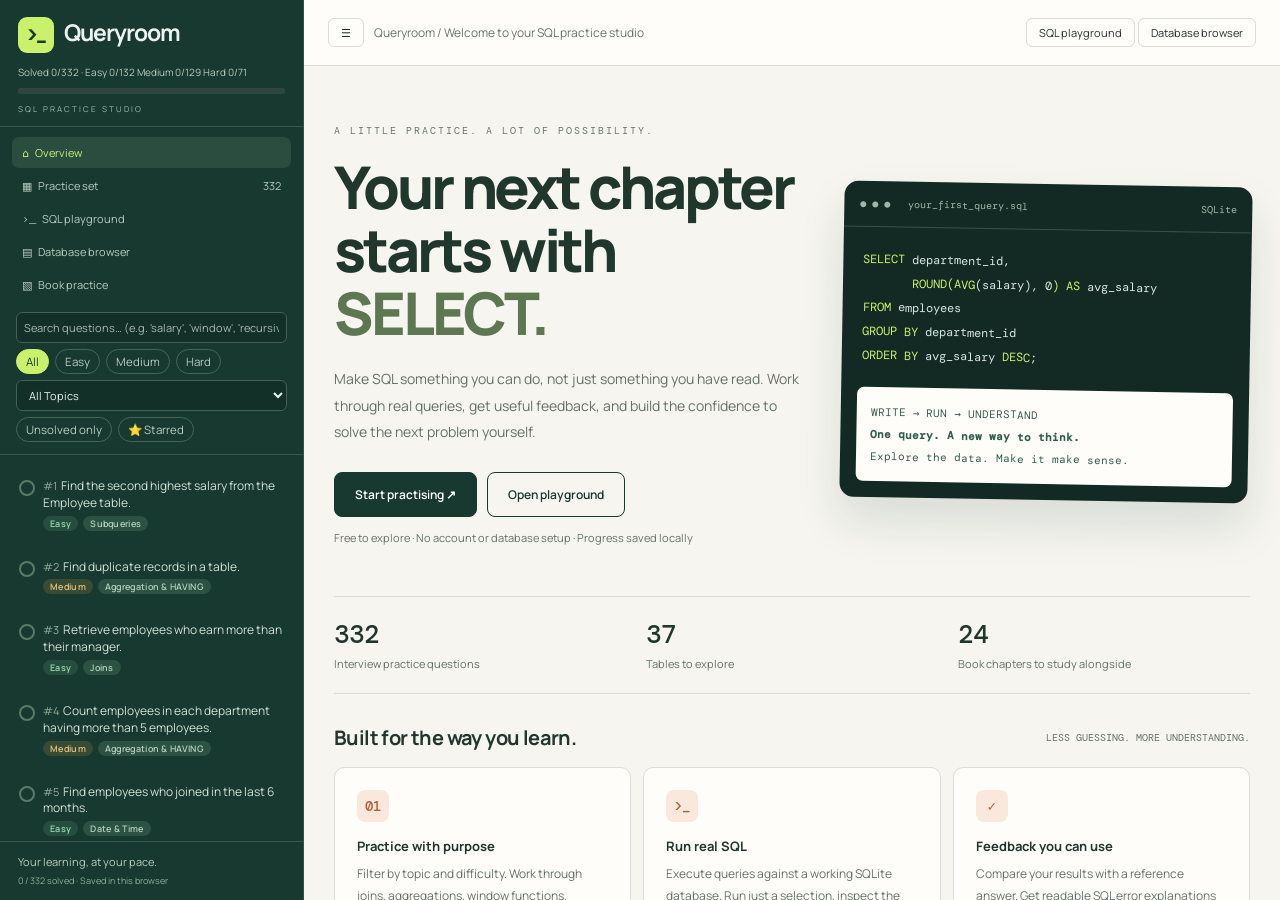
